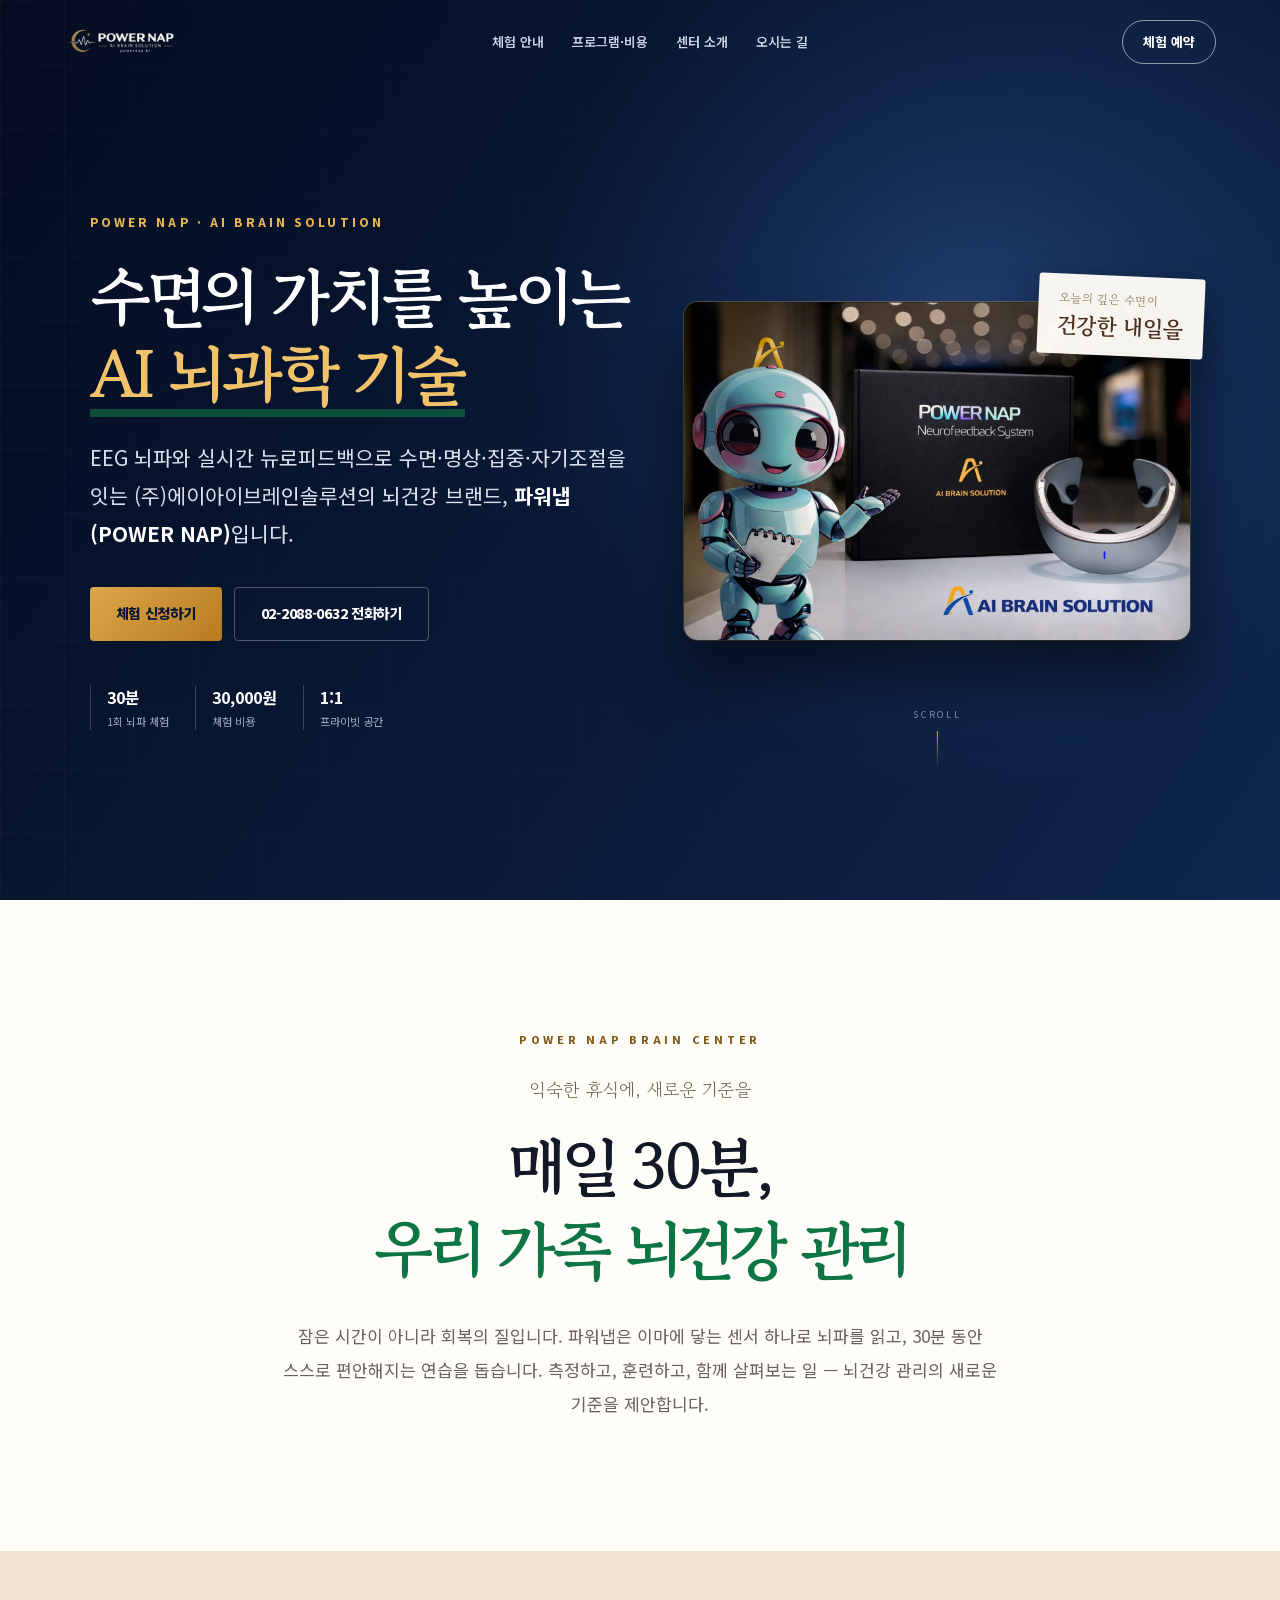
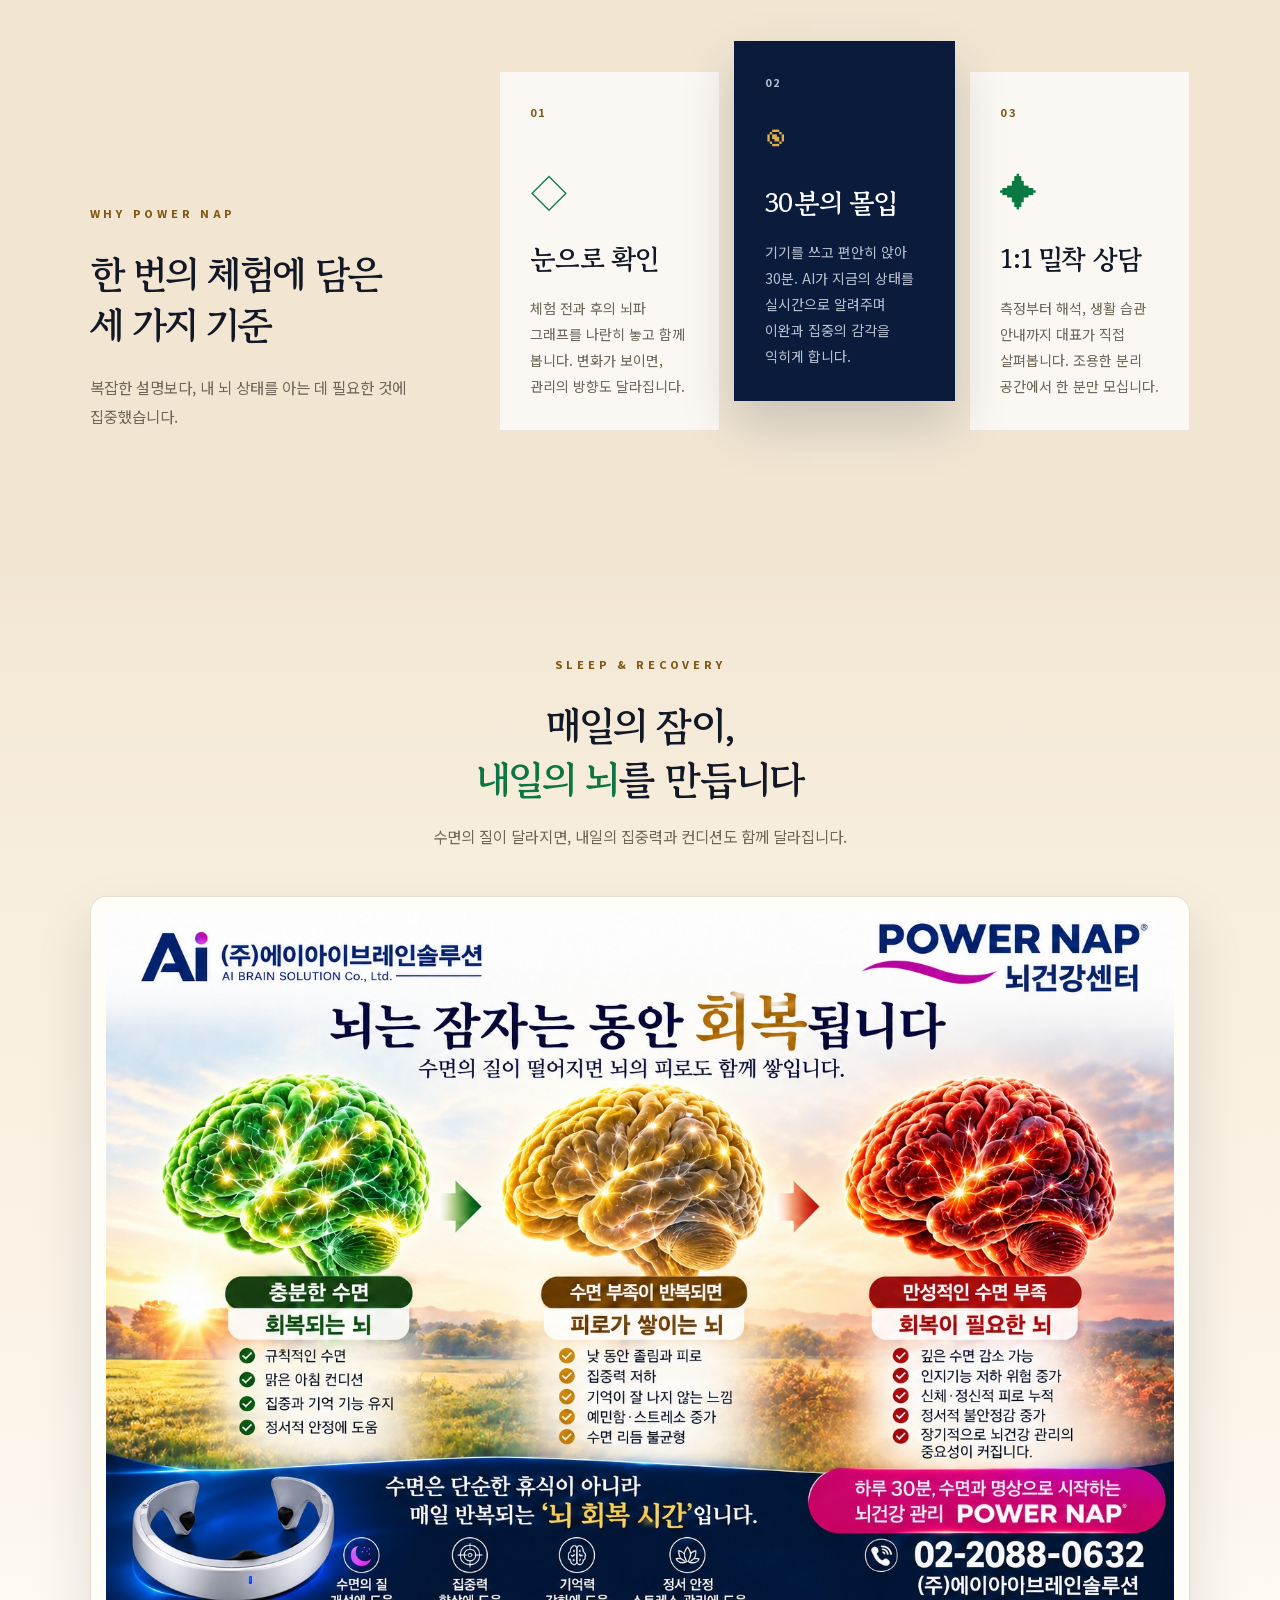
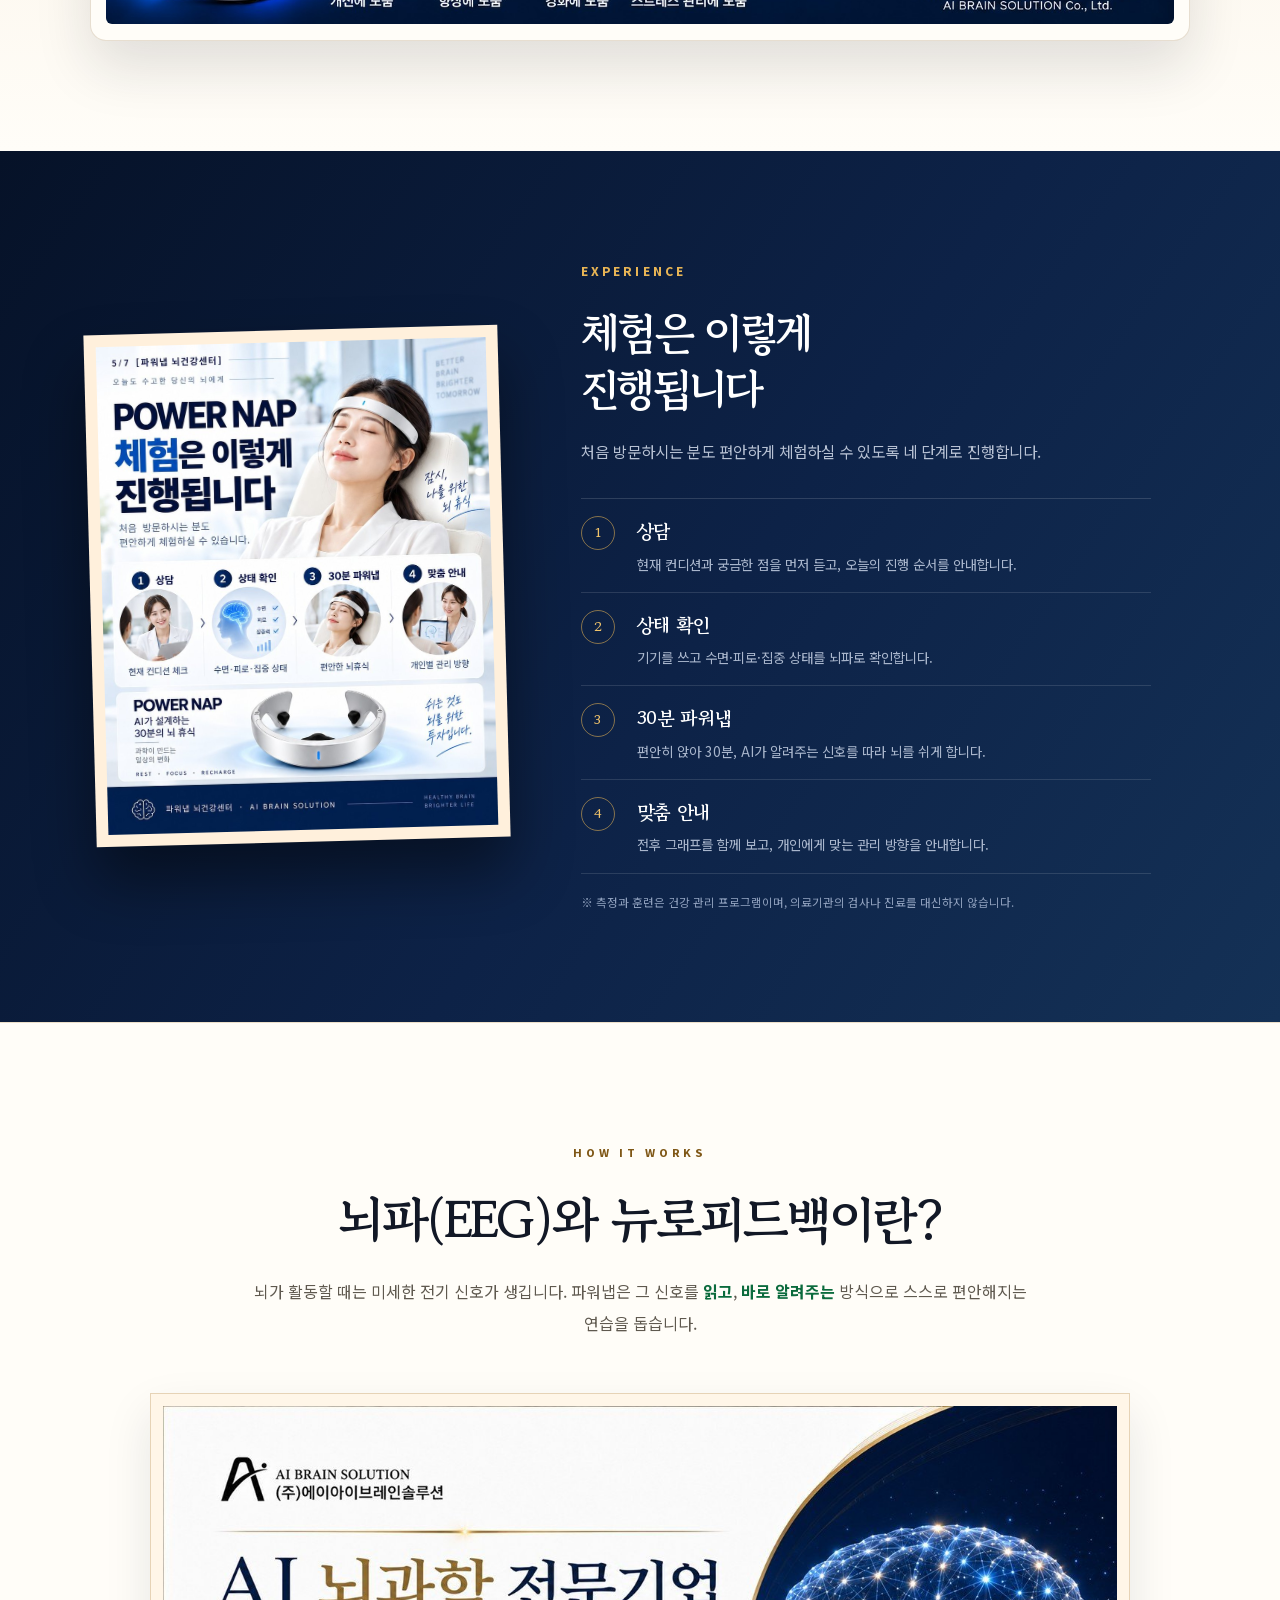
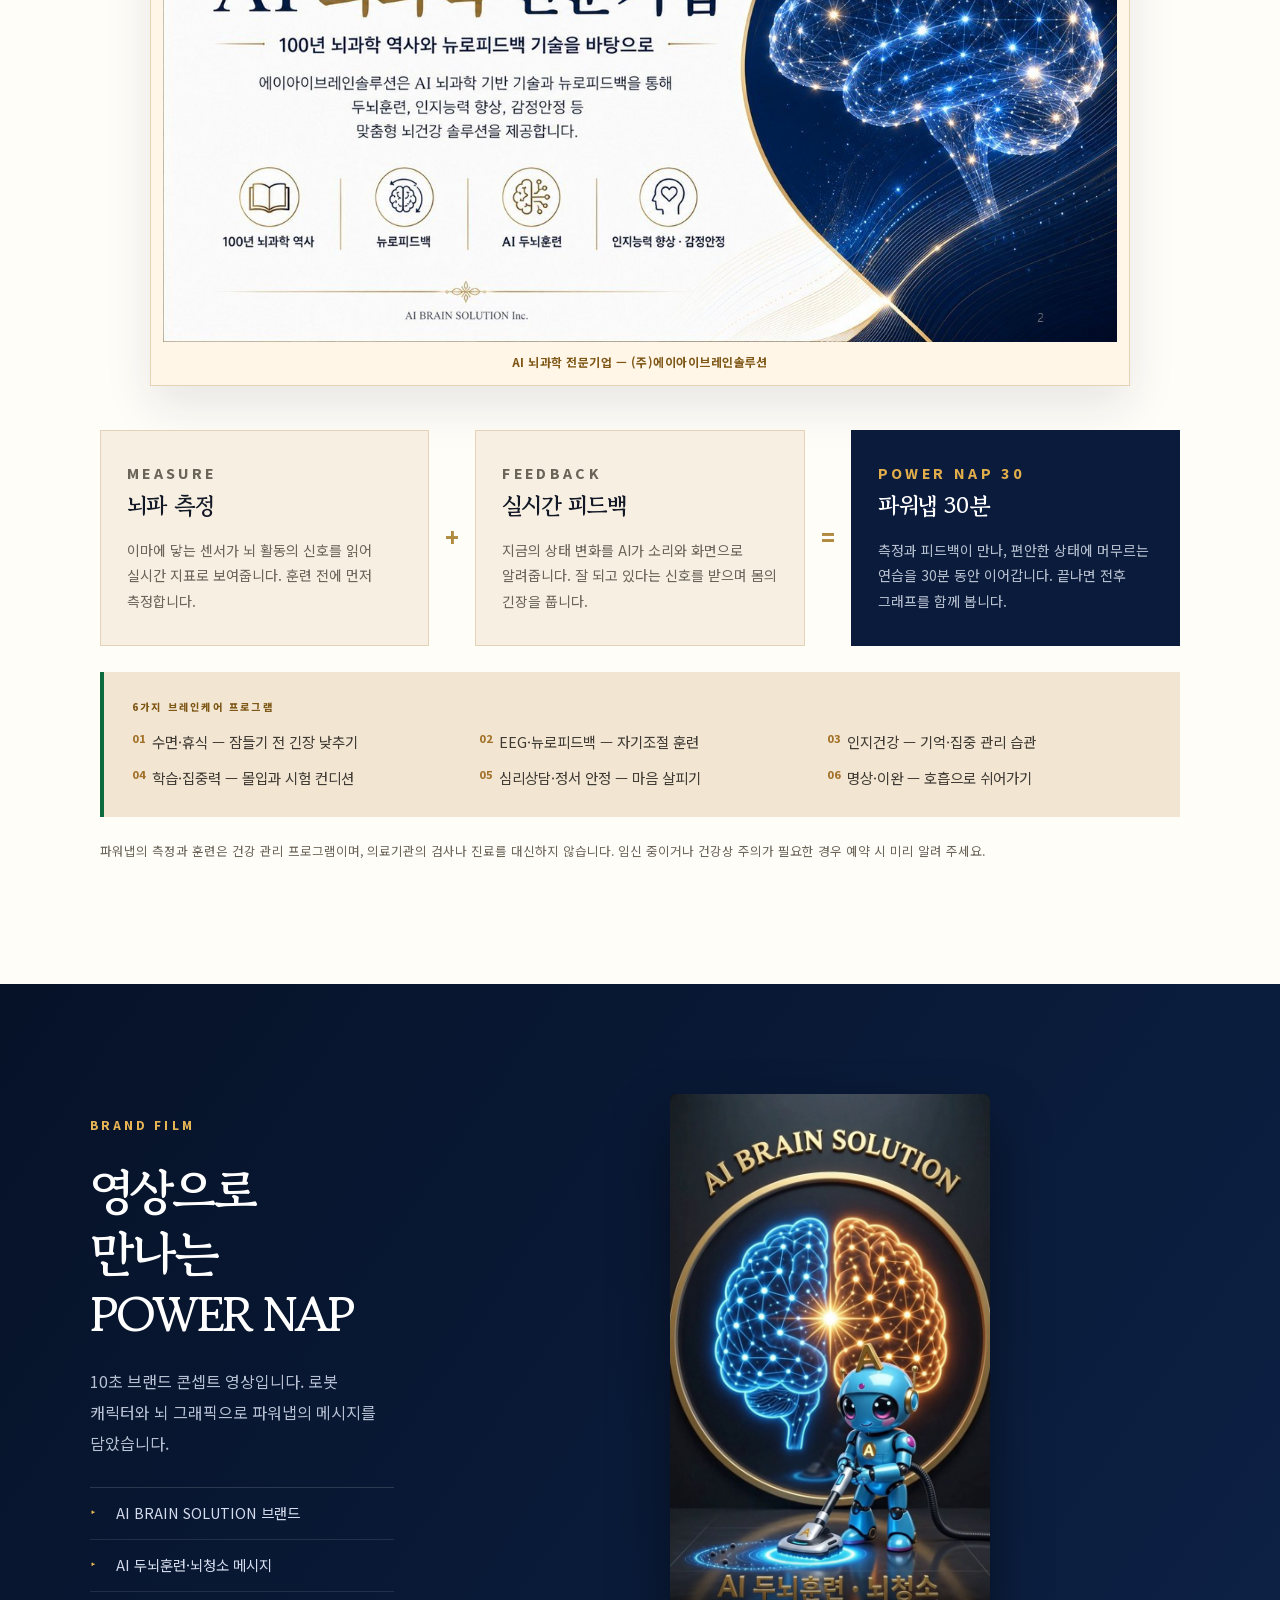
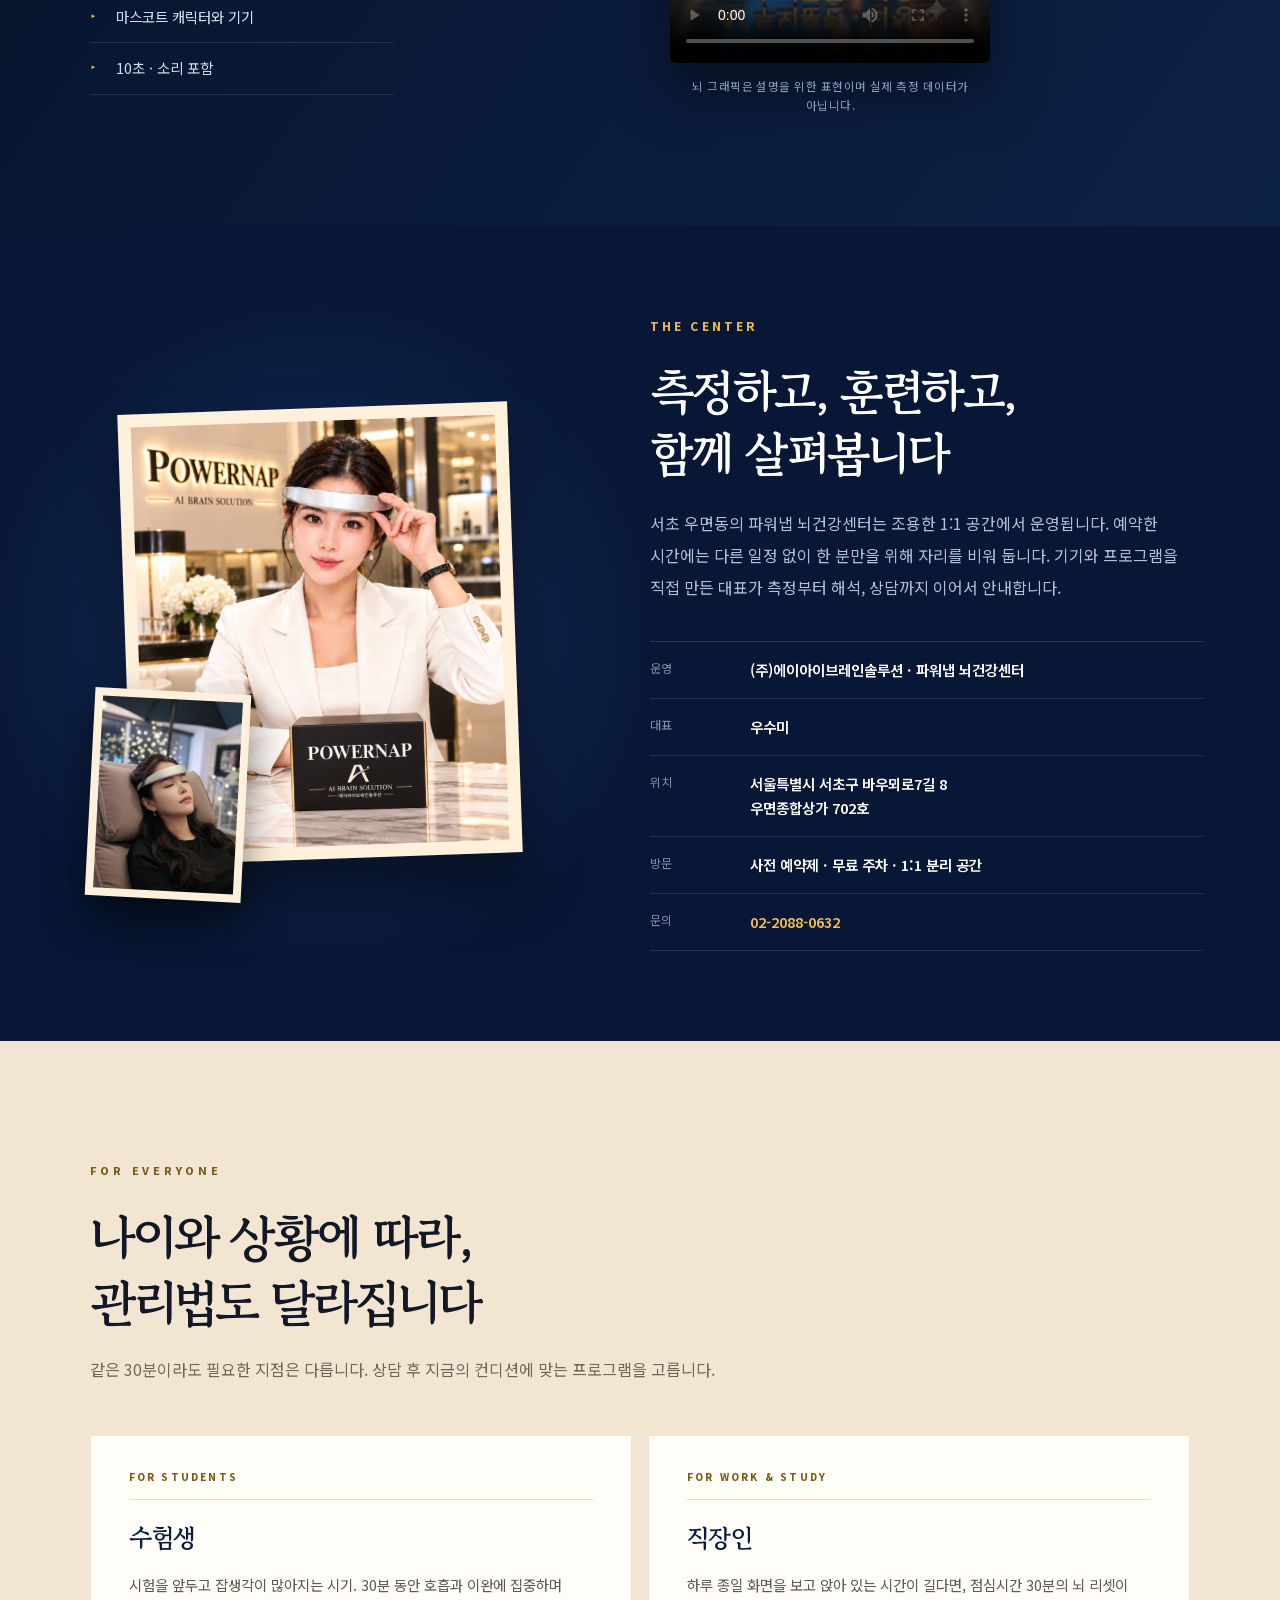
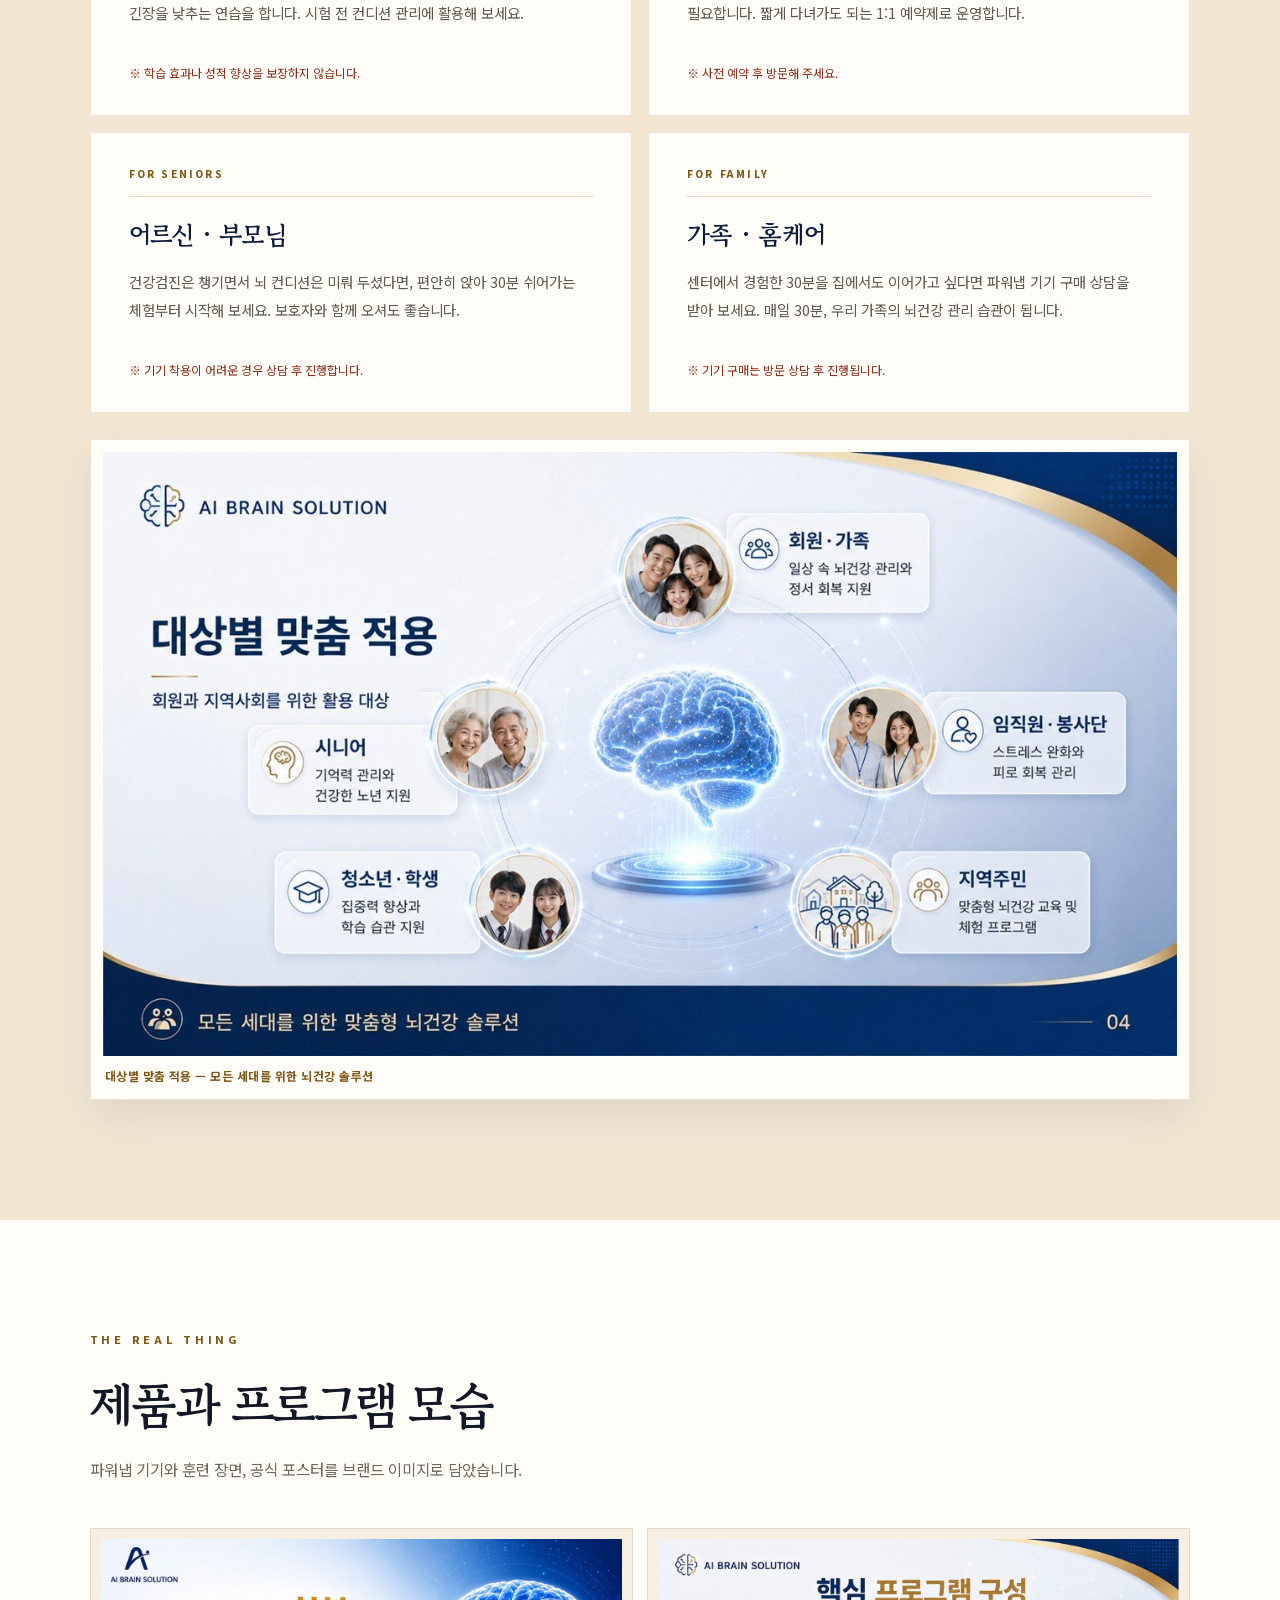
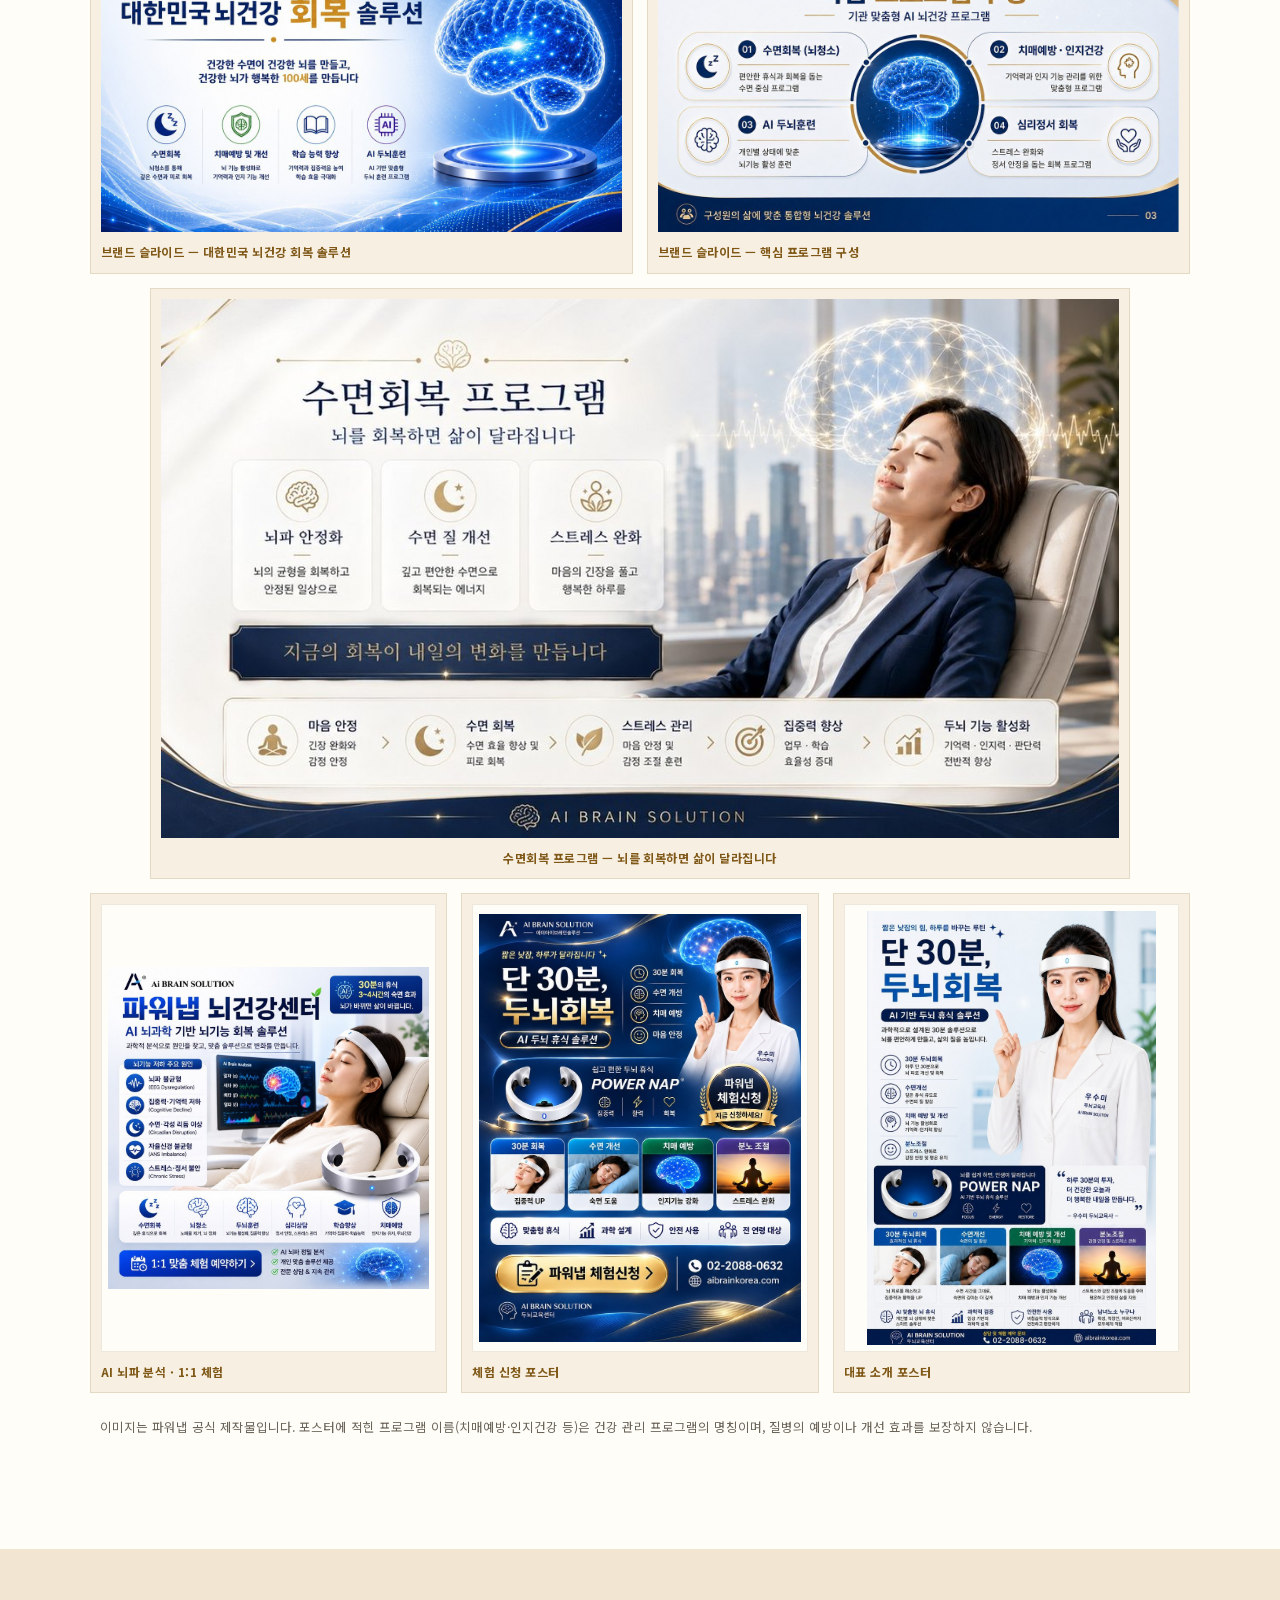
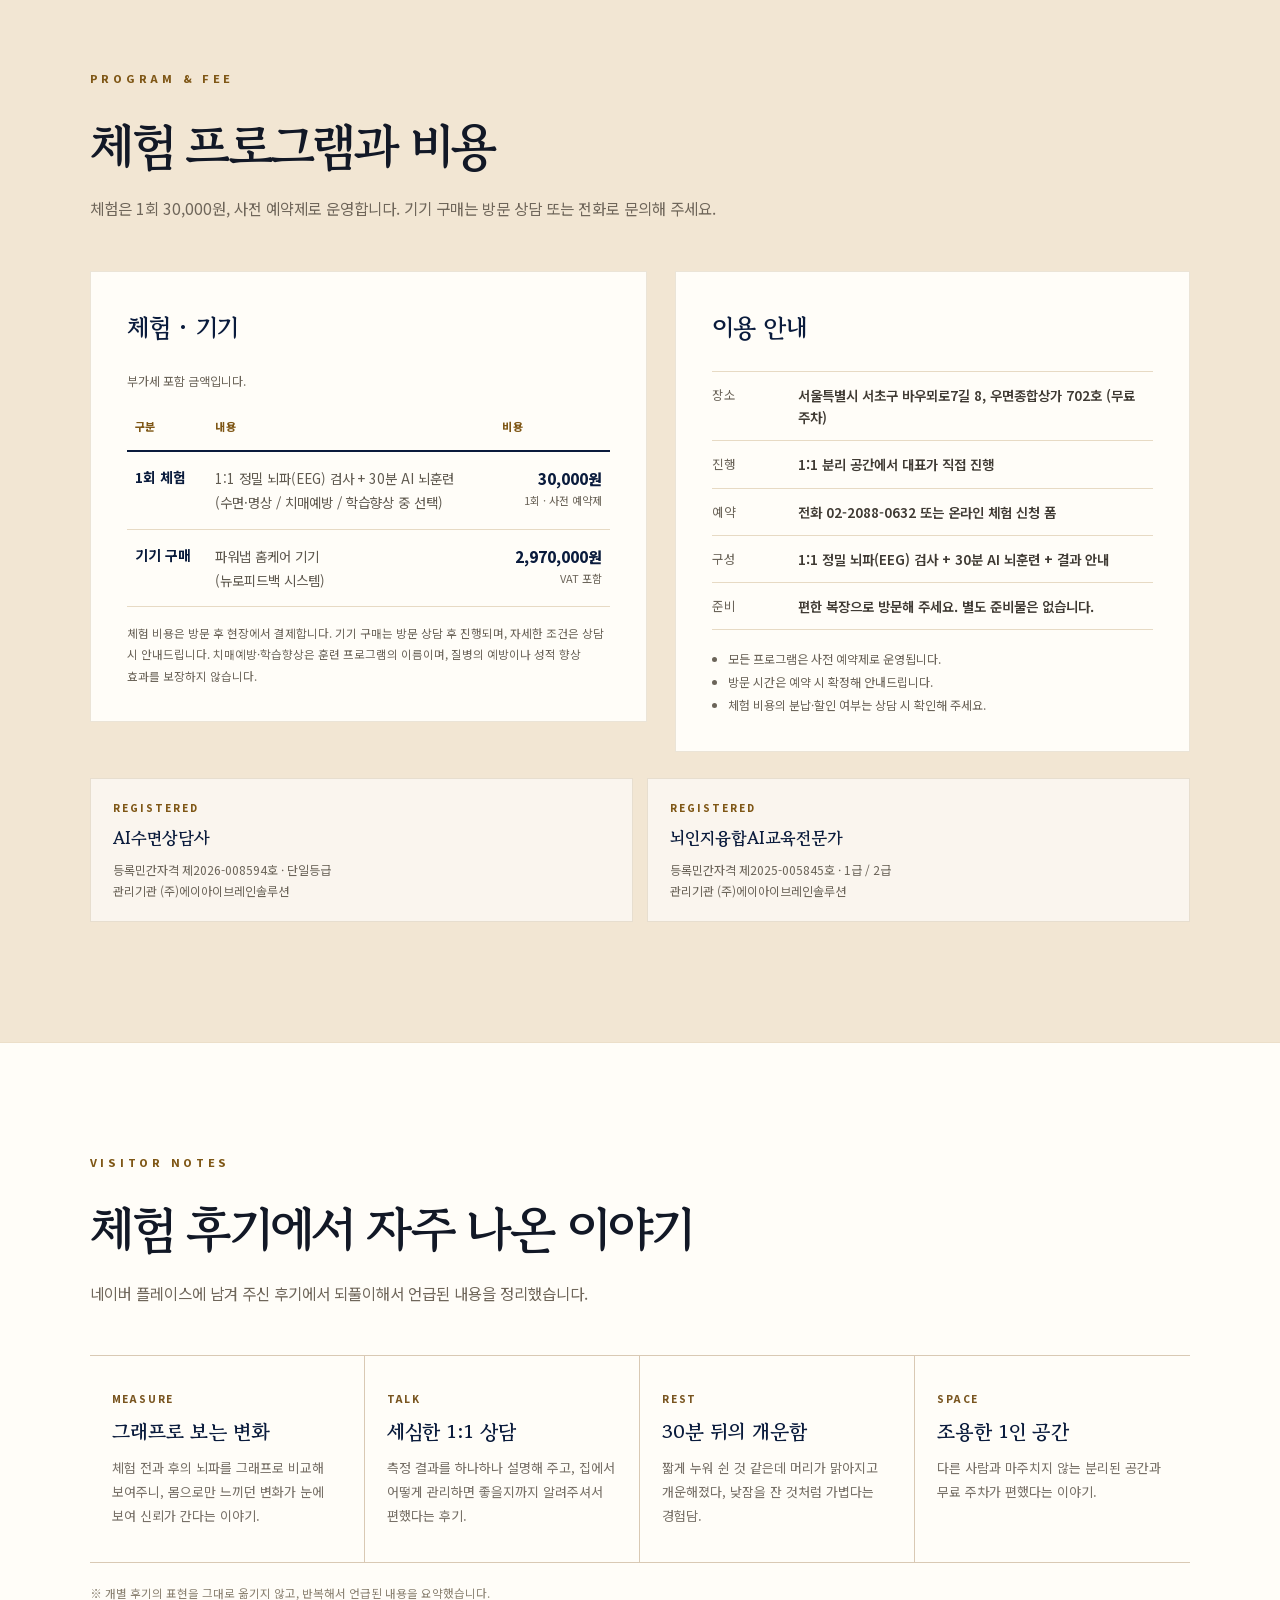
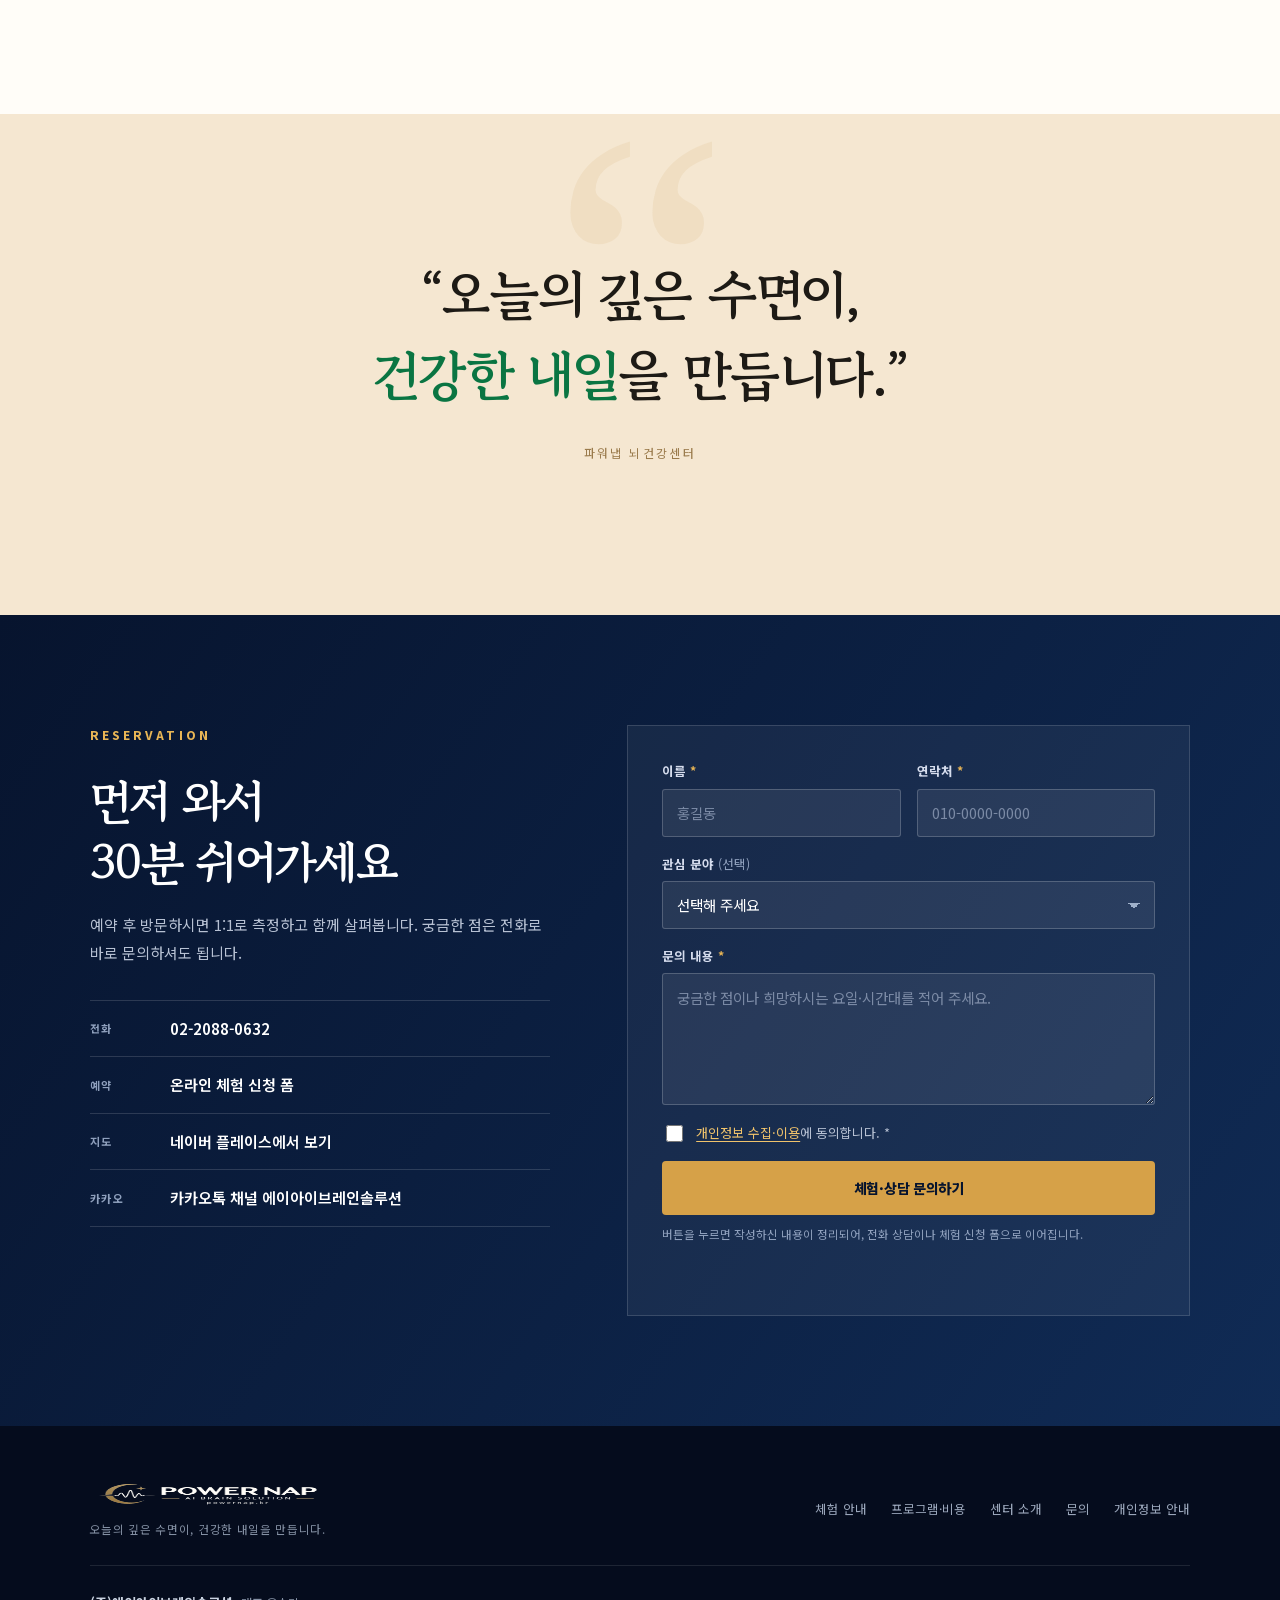
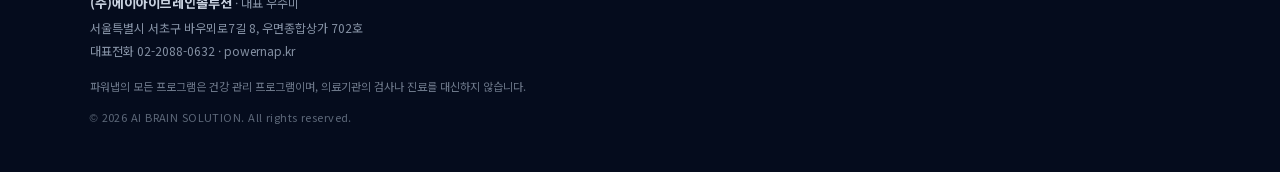
==== index.html @ 67c3a82c "뇌 회복 섹션 추가: '뇌는 잠자는 동안 회복됩니다' 배너를 3가지 기준 아래 새 섹션으로 (잘림 없는 3:2 액자)" ====
<!DOCTYPE html>
<html lang="ko">
<head>
<meta charset="utf-8">
<meta name="viewport" content="width=device-width, initial-scale=1">
<title>파워냅 뇌건강센터 | 수면의 가치를 높이는 AI 뇌과학 기술 POWER NAP</title>
<meta name="description" content="EEG 뇌파와 실시간 뉴로피드백으로 수면·명상·집중·자기조절을 잇는 뇌건강 브랜드, 파워냅(POWER NAP). 서울 서초구 우면동, 1:1 정밀 뇌파 검사와 30분 AI 뇌훈련 체험 3만 원. 사전 예약제.">
<meta name="theme-color" content="#071532">
<meta property="og:type" content="website">
<meta property="og:title" content="파워냅 뇌건강센터 | 수면의 가치를 높이는 AI 뇌과학 기술">
<meta property="og:description" content="매일 30분 우리 가족 뇌건강 관리. 1:1 정밀 뇌파 검사 + 30분 AI 뇌훈련 체험 3만 원. 서울 서초구 우면종합상가 702호.">
<meta property="og:image" content="assets/hero-device.jpg">
<link rel="icon" href="assets/favicon.png" type="image/png">
<style>
@font-face{
  font-family:"Noto Sans KR";src:url("assets/fonts/NotoSansKR-var.woff2") format("woff2");
  font-weight:100 900;font-style:normal;font-display:swap;
}
@font-face{
  font-family:"Gowun Batang";src:url("assets/fonts/GowunBatang-Regular.woff2") format("woff2");
  font-weight:400;font-style:normal;font-display:swap;
}
@font-face{
  font-family:"Gowun Batang";src:url("assets/fonts/GowunBatang-Bold.woff2") format("woff2");
  font-weight:700;font-style:normal;font-display:swap;
}
:root{
  --navy:#071532;--navy2:#0d2247;--cream:#fbf0df;--sand:#efd6b5;
  --gold:#c99231;--gold-lt:#e8b555;--green:#07813e;--ink:#121826;
  --white:#fffdf8;--glow:#5b9cff;
  --serif:"Gowun Batang",'Noto Serif KR',serif;
  --sans:"Noto Sans KR",'Apple SD Gothic Neo','Malgun Gothic',sans-serif;
}
*{box-sizing:border-box}
html{scroll-behavior:smooth;-webkit-text-size-adjust:100%}
body{margin:0;background:var(--white);color:var(--ink);font-family:var(--sans);font-weight:400;line-height:1.7;word-break:keep-all;overflow-x:hidden}
a{color:inherit;text-decoration:none}
img{max-width:100%}
.skip-link{position:absolute;left:-9999px;top:0;z-index:100;background:#fffdf8;color:#071532;padding:12px 20px;font-weight:800;font-size:14px;border-radius:0 0 6px 0}
.skip-link:focus{left:0}
:focus-visible{outline:3px solid #f0c36b;outline-offset:3px;border-radius:2px}
.hero :focus-visible,.filmstrip :focus-visible,.signature :focus-visible,.contact :focus-visible,footer :focus-visible{outline-color:#ffd98a}

/* ---------- 공통 ---------- */
.eyebrow{font-size:12px;letter-spacing:.26em;font-weight:800;color:#e8b555;margin:0 0 24px}
.eyebrow.dark{color:#7f5716}
.section-label{font-size:11px;letter-spacing:.34em;font-weight:800;color:#7f5716;margin:0 0 25px}
.button{display:inline-flex;align-items:center;justify-content:center;gap:8px;min-height:54px;padding:0 26px;border-radius:4px;font-size:14px;font-weight:800;letter-spacing:-.02em;font-family:inherit;border:0;cursor:pointer;transition:.25s transform,.25s background,.25s border-color}
.button:hover{transform:translateY(-2px)}
.button-primary{background:linear-gradient(135deg,#dca749,#b77b20);color:#071532}
.button-ghost{border:1px solid rgba(255,255,255,.28);color:#fff}
.button-gold{background:#d6a148;color:#07142e}
.button-outline{border:1px solid rgba(255,255,255,.35);color:#fff}
.reveal{opacity:0;transform:translateY(24px);transition:opacity .75s ease,transform .75s ease}
.reveal.visible{opacity:1;transform:none}

/* ---------- 상단 ---------- */
.topbar{height:84px;padding:0 clamp(22px,5vw,76px);display:flex;align-items:center;justify-content:space-between;gap:20px;position:absolute;top:0;left:0;z-index:20;width:100%;color:#fff}
.brand{display:flex;align-items:center;gap:11px;flex:none}
.brand-logo{height:38px;width:auto;display:block}
.top-nav{display:flex;gap:28px;font-size:13px;font-weight:600;color:#c9d3e4}
.top-nav a:hover{color:#f0c36b}
.top-right{display:flex;align-items:center;gap:16px}
.top-cta{border:1px solid rgba(255,255,255,.55);border-radius:99px;padding:10px 20px;font-size:13px;font-weight:700;white-space:nowrap}
.top-cta:hover{background:rgba(255,255,255,.1)}

/* ---------- 히어로 ---------- */
.hero{min-height:900px;position:relative;overflow:hidden;display:grid;grid-template-columns:minmax(0,1fr) minmax(400px,.88fr);align-items:center;gap:20px;padding:132px clamp(22px,7vw,110px) 90px;
  background:
    radial-gradient(circle at 76% 38%,#22406f 0,rgba(30,62,112,.45) 18%,transparent 40%),
    linear-gradient(125deg,#050d21 0%,#091936 52%,#10264e 100%);
  color:#fff}
.hero:before{content:"";position:absolute;inset:0;background-image:linear-gradient(rgba(255,255,255,.025) 1px,transparent 1px),linear-gradient(90deg,rgba(255,255,255,.025) 1px,transparent 1px);background-size:64px 64px;-webkit-mask-image:linear-gradient(to right,#000,transparent 78%);mask-image:linear-gradient(to right,#000,transparent 78%);pointer-events:none}
.hero-copy{position:relative;z-index:2;max-width:720px}
.hero h1{font-family:var(--serif);font-weight:700;font-size:clamp(44px,5.1vw,78px);line-height:1.2;letter-spacing:-.055em;margin:0 0 26px}
.hero h1 em{font-style:normal;color:#f0c36b;position:relative;white-space:nowrap}
.hero h1 em:after{content:"";position:absolute;height:8px;left:0;right:0;bottom:4px;background:#11804a;opacity:.55;z-index:-1}
.hero-lead{font-size:clamp(16px,1.6vw,21px);line-height:1.85;color:#d9dfeb;margin:0 0 34px;max-width:560px;font-weight:400}
.hero-lead strong{color:#fff;font-weight:700}
.hero-actions{display:flex;gap:12px;flex-wrap:wrap}
.spec-pills{display:flex;gap:26px;margin-top:44px;color:#9ca9bd;font-size:11px;line-height:1.5}
.spec-pills span{padding-left:16px;border-left:1px solid rgba(255,255,255,.2)}
.spec-pills b{display:block;color:#fff;font-size:16px;margin-bottom:4px;font-weight:700}
.hero-visual{position:relative;z-index:3;height:min(72vh,700px);display:flex;justify-content:center;align-items:center}
.halo{position:absolute;top:50%;left:50%;width:106%;height:74%;transform:translate(-50%,-50%);border-radius:50%;background:radial-gradient(closest-side,rgba(70,126,214,.34),rgba(70,126,214,.10) 60%,rgba(70,126,214,0) 78%);filter:blur(24px);pointer-events:none}
.hero-frame{position:relative;width:min(100%,640px)}
.device-window{position:relative;width:100%;aspect-ratio:3/2;border-radius:14px;overflow:hidden;background:#070f1e;box-shadow:0 38px 60px rgba(0,0,0,.55),0 0 0 1px rgba(228,180,91,.30)}
.device-window img{width:100%;height:100%;object-fit:cover;object-position:center;display:block}
.float-card{position:absolute;right:-14px;top:-26px;z-index:2;display:flex;flex-direction:column;gap:2px;background:rgba(255,253,248,.96);color:#4d2e1d;padding:14px 20px;border-radius:3px;box-shadow:0 12px 35px rgba(0,0,0,.35);transform:rotate(2.5deg);font-family:var(--serif)}
.float-card small{font-size:12px;letter-spacing:.02em;color:#7a6238}
.float-card strong{font-size:22px;line-height:1.35}
.scroll-cue{position:absolute;bottom:26px;left:50%;transform:translateX(-50%);z-index:4;font-size:9px;letter-spacing:.3em;color:#8390a5;display:flex;flex-direction:column;align-items:center;gap:9px}
.scroll-cue i{height:38px;width:1px;background:linear-gradient(#dba846,transparent)}

/* ---------- 선언 ---------- */
.manifesto{text-align:center;padding:130px 24px;background:var(--white)}
.manifesto-kicker{font-family:var(--serif);color:#72614e;font-size:18px;margin:0}
.manifesto h2{font-family:var(--serif);font-size:clamp(36px,5vw,68px);line-height:1.3;letter-spacing:-.06em;margin:20px 0 28px;font-weight:700}
.manifesto h2 span{color:#0c7543}
.manifesto-body{color:#69645d;line-height:2;font-size:17px;max-width:720px;margin:0 auto}

/* ---------- 3가지 기준 ---------- */
.value-section{padding:120px clamp(22px,7vw,110px);background:#f2e6d3;display:grid;grid-template-columns:.86fr 1.7fr;gap:60px;align-items:end}
.value-intro h2{font-family:var(--serif);font-size:clamp(30px,3vw,44px);line-height:1.32;letter-spacing:-.055em;margin:0 0 24px;font-weight:700}
.value-intro>p:last-child{color:#6f665a;line-height:1.85;margin:0;font-size:15.5px}
.value-grid{display:grid;grid-template-columns:repeat(3,1fr);gap:14px}
.value-card{min-height:360px;background:rgba(255,255,255,.7);padding:30px;display:flex;flex-direction:column;border:1px solid rgba(134,98,45,.12)}
.value-card.featured{background:#0a1b3c;color:#fff;transform:translateY(-30px);box-shadow:0 24px 50px rgba(23,31,48,.18);border-color:#0a1b3c}
.value-card .num{font-size:11px;letter-spacing:.2em;color:#7f5716;font-weight:700}
.value-card .icon{font-size:38px;color:#0b7942;margin:auto 0 26px;line-height:1}
.value-card.featured .icon{color:#e2ad4b}
.value-card h3{font-family:var(--serif);font-size:27px;margin:0 0 14px;font-weight:700;letter-spacing:-.03em}
.value-card p{font-size:14px;line-height:1.85;color:#6f665a;margin:0}
.value-card.featured p{color:#b7c0cf}

/* ---------- 뇌 회복 (수면과 회복) ---------- */
.recovery{background:linear-gradient(180deg,#f2e6d3 0%,#f8eedd 26%,#fbf4e8 68%,#fffdf8 100%);padding:104px clamp(22px,7vw,110px) 110px}
.recovery-head{max-width:800px;margin:0 auto 44px;text-align:center}
.recovery-head h2{font-family:var(--serif);font-size:clamp(27px,3.1vw,40px);line-height:1.36;letter-spacing:-.05em;margin:0 0 16px;font-weight:700}
.recovery-head h2 span{color:#0c7543}
.recovery-lead{margin:0;color:#6f665a;font-size:15.5px;line-height:1.9}
.recovery-frame{margin:0 auto;width:min(100%,1160px);padding:clamp(9px,1.2vw,16px);background:#fffdf8;border:1px solid rgba(134,98,45,.20);border-radius:16px;box-shadow:0 26px 56px rgba(23,31,48,.13)}
.recovery-frame img{display:block;width:100%;height:auto;border-radius:6px}

/* ---------- 원리 ---------- */
.principle{background:var(--white);padding:120px clamp(22px,7vw,110px);border-top:1px solid #ecdfc9}
.principle-head{max-width:780px;margin:0 auto 54px;text-align:center}
.principle-head h2{font-family:var(--serif);font-size:clamp(32px,4vw,54px);line-height:1.28;letter-spacing:-.055em;margin:0 0 22px;font-weight:700}
.principle-lead{color:#5f594f;line-height:2;font-size:16px;margin:0}
.principle-lead strong{color:#0b6b3d;font-weight:700}
.flow{display:grid;grid-template-columns:1fr auto 1fr auto 1fr;gap:16px;align-items:stretch;max-width:1080px;margin:0 auto}
.flow-item{background:#f7efe1;border:1px solid #e4d3b8;padding:30px 26px;display:flex;flex-direction:column}
.flow-item.accent{background:#0a1b3c;border-color:#0a1b3c;color:#fff}
.flow-tag{font-size:10px;letter-spacing:.24em;font-weight:800;color:#7f5716;margin:0 0 14px}
.flow-item.accent .flow-tag{color:#e2ad4b}
.flow-item h3{font-family:var(--serif);font-size:23px;margin:0 0 12px;font-weight:700;letter-spacing:-.03em}
.flow-item p{margin:0;font-size:14px;line-height:1.85;color:#6b6459}
.flow-item.accent p{color:#b7c0cf}
.flow-plus,.flow-eq{display:grid;place-items:center;font-size:24px;color:#b08a3e;font-weight:700}
.programs{margin:26px auto 0;max-width:1080px;background:#f2e6d3;border-left:4px solid #0b6b3d;padding:26px 28px}
.programs-label{margin:0 0 14px;font-size:10px;letter-spacing:.22em;font-weight:800;color:#7f5716}
.programs-list{display:grid;grid-template-columns:repeat(3,1fr);gap:10px 22px;margin:0;padding:0;list-style:none}
.programs-list li{font-size:14.5px;color:#3f3a33;line-height:1.8;padding-left:20px;position:relative}
.programs-list li:before{content:counter(list-item,decimal-leading-zero);position:absolute;left:0;top:0;font-size:11px;color:#a3722a;font-weight:800}
.principle-note{max-width:1080px;margin:22px auto 0;font-size:12.5px;line-height:1.95;color:#6b6459}
.principle-slide{max-width:980px;margin:0 auto 44px;background:#fff6e8;padding:12px;border:1px solid #e6d3b6;box-shadow:0 20px 44px rgba(23,31,48,.10)}
.principle-slide img{display:block;width:100%;height:auto}
.principle-slide figcaption{margin:10px 2px 0;font-size:12px;letter-spacing:.04em;color:#7f5716;font-weight:700;text-align:center}

/* ---------- 체험 4단계 ---------- */
.steps{background:linear-gradient(125deg,#061228,#0d2247 55%,#143156);color:#fff;padding:110px clamp(22px,7vw,110px);display:grid;grid-template-columns:.68fr 1fr;gap:clamp(36px,6vw,80px);align-items:center}
.steps-art{justify-self:center;width:min(100%,440px)}
.steps-frame{margin:0;background:#fff0dc;padding:12px;box-shadow:0 34px 60px rgba(0,0,0,.45);transform:rotate(-1.5deg)}
.steps-frame img{display:block;width:100%;height:auto}
.steps-copy{max-width:570px}
.steps-copy h2{font-family:var(--serif);font-size:clamp(30px,3.4vw,46px);line-height:1.3;letter-spacing:-.055em;margin:0 0 18px;font-weight:700}
.steps-copy>p:not(.eyebrow):not(.step-note){color:#b7c1d3;font-size:15.5px;line-height:1.95;margin:0}
.step-list{list-style:none;margin:32px 0 0;padding:0;border-top:1px solid rgba(255,255,255,.14)}
.step-list li{display:grid;grid-template-columns:40px 1fr;gap:16px;padding:16px 0;border-bottom:1px solid rgba(255,255,255,.12);align-items:start}
.step-list .num{display:grid;place-items:center;width:34px;height:34px;border-radius:50%;border:1px solid rgba(232,181,85,.55);color:#f0c36b;font-size:13px;font-weight:800;font-family:var(--serif);margin-top:1px}
.step-list h3{font-family:var(--serif);font-size:19px;margin:0 0 4px;font-weight:700;letter-spacing:-.02em}
.step-list p{margin:0;font-size:13.5px;line-height:1.8;color:#a9b6cc}
.step-note{margin:18px 0 0;font-size:11.5px;line-height:1.8;color:#8fa0bd}

/* ---------- 영상 ---------- */
.filmstrip{background:linear-gradient(125deg,#061228,#0d2247);color:#fff;padding:110px clamp(22px,7vw,110px);display:grid;grid-template-columns:1fr auto;gap:clamp(36px,6vw,90px);align-items:center}
.film-copy{max-width:540px}
.film-copy h2{font-family:var(--serif);font-size:clamp(32px,3.8vw,50px);line-height:1.28;letter-spacing:-.055em;margin:0 0 20px;font-weight:700}
.film-copy>p:not(.eyebrow){color:#b7c1d3;font-size:16px;line-height:1.95;margin:0 0 28px}
.film-chapters{list-style:none;margin:0;padding:0;border-top:1px solid rgba(255,255,255,.14)}
.film-chapters li{padding:13px 0 13px 26px;border-bottom:1px solid rgba(255,255,255,.1);font-size:14.5px;color:#d5dced;position:relative}
.film-chapters li:before{content:"▸";position:absolute;left:0;color:#e8b555;font-size:12px}
.film-player{justify-self:center;width:min(100%,320px)}
.film-player video{display:block;width:100%;height:auto;border-radius:6px;background:#000;box-shadow:0 30px 60px rgba(0,0,0,.45)}
.film-note{margin:14px 0 0;text-align:center;font-size:11.5px;letter-spacing:.04em;color:#8fa0bd;line-height:1.7}

/* ---------- 센터 ---------- */
.signature{background:#081735;color:#fff;display:grid;grid-template-columns:1fr 1fr;align-items:center;min-height:780px}
.signature-art{height:100%;display:grid;place-items:center;padding:70px clamp(24px,5vw,60px);background:radial-gradient(circle,#203966 0%,#10254d 34%,transparent 66%)}
.figure-stack{position:relative;width:min(100%,390px)}
.official-frame{width:min(100%,430px);padding:13px;background:#fff0dc;box-shadow:0 34px 60px rgba(0,0,0,.45);transform:rotate(-2deg)}
.figure-stack .official-frame{width:100%;margin:0}
.official-frame img{display:block;width:100%;height:auto}
.inset-frame{position:absolute;left:-9%;bottom:-9%;width:40%;margin:0;background:#fff0dc;padding:8px;box-shadow:0 20px 40px rgba(0,0,0,.5);transform:rotate(3deg)}
.inset-frame img{display:block;width:100%;height:auto}
.signature-copy{padding:90px clamp(30px,6vw,90px) 90px 10px}
.signature-copy h2{font-family:var(--serif);font-size:clamp(32px,3.7vw,50px);line-height:1.3;letter-spacing:-.055em;margin:0 0 24px;font-weight:700}
.signature-copy>p:not(.eyebrow){color:#b7c1d3;font-size:16px;line-height:2;margin:0}
.facts{margin:38px 0 0;border-top:1px solid rgba(255,255,255,.15);padding:0}
.facts div{display:grid;grid-template-columns:86px 1fr;gap:14px;padding:16px 0;border-bottom:1px solid rgba(255,255,255,.12)}
.facts dt{font-size:12px;color:#8290a8;margin:0}
.facts dd{margin:0;font-size:14.5px;font-weight:600;line-height:1.65}
.facts dd a{color:#f2bd52}

/* ---------- 대상별 ---------- */
.audience{background:#f2e6d3;padding:120px clamp(22px,7vw,110px)}
.audience-head{margin-bottom:50px;max-width:660px}
.audience-head h2{font-family:var(--serif);font-size:clamp(32px,3.9vw,54px);line-height:1.3;letter-spacing:-.055em;margin:0 0 20px;font-weight:700}
.audience-head>p:last-child{margin:0;color:#6f665a;line-height:1.9;font-size:16px}
.audience-grid{display:grid;grid-template-columns:repeat(2,1fr);gap:16px}
.aud-card{background:var(--white);border:1px solid rgba(134,98,45,.16);padding:32px clamp(22px,3vw,38px);display:flex;flex-direction:column}
.aud-tag{margin:0 0 16px;padding-bottom:14px;border-bottom:1px solid #e7dac4;font-size:10px;letter-spacing:.22em;font-weight:800;color:#7f5716}
.aud-card h3{font-family:var(--serif);font-size:25px;margin:0 0 13px;color:#0a1b3c;font-weight:700;letter-spacing:-.03em}
.aud-card>p:not(.aud-tag):not(.aud-note){margin:0;font-size:14.5px;line-height:1.95;color:#5f594f}
.aud-note{margin:auto 0 0;padding-top:16px;font-size:12px;line-height:1.75;color:#8f2f1c}
.aud-card>p:not(.aud-tag)+.aud-note{margin-top:18px}
.audience-slide{margin:26px 0 0;background:#fffdf8;border:1px solid rgba(134,98,45,.16);padding:12px;box-shadow:0 18px 40px rgba(23,31,48,.08)}
.audience-slide img{display:block;width:100%;height:auto}
.audience-slide figcaption{margin:10px 2px 0;font-size:12px;letter-spacing:.04em;color:#7f5716;font-weight:700}

/* ---------- 실제 모습 ---------- */
.shots{background:var(--white);padding:110px clamp(22px,7vw,110px)}
.shots-head{margin-bottom:44px;max-width:660px}
.shots-head h2{font-family:var(--serif);font-size:clamp(32px,3.8vw,52px);letter-spacing:-.055em;margin:0 0 18px;font-weight:700;line-height:1.3}
.shots-head>p:last-child{margin:0;color:#6f665a;line-height:1.9;font-size:15.5px}
.shots-wide{display:grid;grid-template-columns:repeat(2,1fr);gap:14px}
.shot-wide{margin:0;background:#f7efe1;border:1px solid rgba(134,98,45,.16);padding:10px}
.shot-wide img{display:block;width:100%;height:auto}
.shot-wide figcaption{margin-top:10px;font-size:12px;letter-spacing:.04em;color:#7f5716;font-weight:700}
.shots-single{max-width:980px;margin:14px auto;background:#f7efe1;border:1px solid rgba(134,98,45,.16);padding:10px}
.shots-single img{display:block;width:100%;height:auto}
.shots-single figcaption{margin-top:10px;font-size:12px;letter-spacing:.04em;color:#7f5716;font-weight:700;text-align:center}
.shots-grid{display:grid;grid-template-columns:repeat(4,1fr);gap:14px}
.shots-grid.three{grid-template-columns:repeat(3,1fr);margin-top:14px}
.shot{margin:0}
.shot.mat{background:#f7efe1;border:1px solid rgba(134,98,45,.16);padding:10px}
.shot.mat img{aspect-ratio:3/4;object-fit:contain;object-position:center;padding:6px;background:#fffdf8;border:1px solid rgba(134,98,45,.14)}
.shot img{display:block;width:100%;height:auto;aspect-ratio:3/4;object-fit:cover;object-position:center 35%;border:1px solid rgba(134,98,45,.16);background:#f3ede2}
.shot.contain img{object-fit:contain;object-position:center;padding:14px;background:#f0e8db}
.shot figcaption{margin-top:10px;font-size:12px;letter-spacing:.04em;color:#7f5716;font-weight:700}

/* ---------- 프로그램·비용 ---------- */
.program{background:#f2e6d3;padding:120px clamp(22px,7vw,110px)}
.program-head{margin-bottom:48px}
.program-head h2{font-family:var(--serif);font-size:clamp(32px,3.9vw,54px);letter-spacing:-.055em;margin:0 0 16px;font-weight:700;line-height:1.3}
.program-head>p:last-child{margin:0;color:#6f665a;font-size:15.5px;line-height:1.9;max-width:640px}
.info-grid{display:grid;grid-template-columns:1.08fr 1fr;gap:28px;align-items:start}
.info-block{background:var(--white);border:1px solid rgba(134,98,45,.16);padding:34px clamp(20px,3vw,36px)}
.info-block h3{font-family:var(--serif);font-size:25px;margin:0 0 22px;color:#0a1b3c;font-weight:700;letter-spacing:-.03em}
.fee-table{width:100%;border-collapse:collapse;font-size:14px}
.fee-table caption{text-align:left;font-size:12px;color:#6b6459;padding-bottom:12px}
.fee-table th,.fee-table td{padding:14px 8px;border-bottom:1px solid #e7dac4;text-align:left;vertical-align:top}
.fee-table thead th{font-size:11px;letter-spacing:.06em;color:#7f5716;font-weight:800;border-bottom:2px solid #0a1b3c}
.fee-table tbody th{font-weight:700;color:#0a1b3c;white-space:nowrap;font-size:14px}
.fee-table td:nth-child(2){color:#5f594f;font-size:13.5px;line-height:1.8}
.fee-table td:last-child{text-align:right;font-weight:800;white-space:nowrap;color:#0a1b3c;font-size:15px}
.fee-table td:last-child span{display:block;font-weight:400;font-size:11px;color:#6b6459;letter-spacing:0}
.fee-main{display:flex;align-items:baseline;gap:14px;border-bottom:1px solid #e7dac4;padding-bottom:18px;margin-bottom:0}
.fee-main .big{font-family:var(--serif);font-size:38px;color:#0a1b3c;font-weight:700;line-height:1}
.fee-main .big small{font-size:15px;color:#6b6459;font-weight:400;margin-left:4px}
.fee-main .desc{font-size:13px;color:#6b6459;line-height:1.7}
.table-note{margin:16px 0 0;font-size:11.5px;line-height:1.85;color:#6b6459}
.info-facts{margin:0;border-top:1px solid #e7dac4;padding:0}
.info-facts div{display:grid;grid-template-columns:74px 1fr;gap:12px;padding:12px 0;border-bottom:1px solid #e7dac4}
.info-facts dt{font-size:12.5px;color:#6b6459;margin:0}
.info-facts dd{margin:0;font-size:13.5px;font-weight:600;color:#3f3a33;line-height:1.65}
.cautions{margin:18px 0 0;padding-left:16px;font-size:12px;line-height:1.9;color:#6b6459}
.trust{margin:26px 0 0;display:grid;grid-template-columns:repeat(2,1fr);gap:14px}
.trust-item{background:rgba(255,255,255,.62);border:1px solid rgba(134,98,45,.16);padding:20px 22px}
.trust-item span{display:block;font-size:10px;letter-spacing:.2em;font-weight:800;color:#7f5716;margin-bottom:8px}
.trust-item strong{display:block;font-family:var(--serif);font-size:17px;color:#0a1b3c;margin-bottom:6px;font-weight:700}
.trust-item p{margin:0;font-size:12px;line-height:1.75;color:#6b6459}

/* ---------- 후기 ---------- */
.reviews{background:var(--white);padding:110px clamp(22px,7vw,110px);border-top:1px solid #ecdfc9}
.reviews-head{max-width:680px;margin-bottom:46px}
.reviews-head h2{font-family:var(--serif);font-size:clamp(32px,3.9vw,52px);letter-spacing:-.055em;margin:0 0 18px;font-weight:700;line-height:1.3}
.reviews-head>p:last-child{margin:0;color:#6f665a;font-size:15.5px;line-height:1.9}
.reviews-grid{display:grid;grid-template-columns:repeat(4,1fr);border-top:1px solid #d9c9b4}
.review{padding:34px 22px;border-bottom:1px solid #d9c9b4;border-right:1px solid #d9c9b4;display:flex;flex-direction:column}
.review:last-child{border-right:0}
.review small{letter-spacing:.18em;color:#795520;font-size:10px;font-weight:800}
.review h3{font-family:var(--serif);font-size:20px;margin:10px 0 10px;color:#0a1b3c;font-weight:700;line-height:1.45}
.review p{font-size:13px;color:#777067;margin:0;line-height:1.85}
.reviews-note{margin:20px 0 0;font-size:11.5px;color:#8b8272;line-height:1.8}

/* ---------- 인용 ---------- */
.quote-section{padding:140px 24px;text-align:center;background:#f5e7d1;position:relative;overflow:hidden}
.quote-section:before{content:"“";position:absolute;font-family:serif;font-size:400px;line-height:1;color:rgba(190,134,45,.09);left:50%;top:-40px;transform:translateX(-50%)}
.quote-section blockquote{position:relative;font-family:var(--serif);font-size:clamp(28px,4.2vw,54px);line-height:1.5;margin:0;letter-spacing:-.04em;font-weight:700;color:#1d1a15}
.quote-section blockquote strong{color:#0a7542;font-weight:700}
.quote-section p{font-size:12px;letter-spacing:.2em;color:#9a7b4c;margin-top:28px}

/* ---------- 문의 ---------- */
.contact{background:linear-gradient(125deg,#07142e,#102b55);color:#fff;padding:110px clamp(22px,7vw,110px);display:grid;grid-template-columns:.9fr 1.1fr;gap:clamp(36px,6vw,80px);align-items:start}
.contact h2{font-family:var(--serif);font-size:clamp(32px,3.7vw,50px);line-height:1.3;letter-spacing:-.055em;margin:0 0 18px;font-weight:700}
.contact-lead{color:#b7c1d3;font-size:15px;line-height:1.9;margin:0 0 32px}
.contact-direct{display:flex;flex-direction:column}
.contact-direct a{display:grid;grid-template-columns:66px 1fr;gap:14px;align-items:center;padding:15px 0;border-top:1px solid rgba(255,255,255,.14);font-size:15px;font-weight:600}
.contact-direct a:last-child{border-bottom:1px solid rgba(255,255,255,.14)}
.contact-direct span{font-size:11px;letter-spacing:.14em;color:#8fa0bd;font-weight:700}
.contact-direct a:hover{color:#f0c36b}
.inquiry{display:grid;grid-template-columns:1fr 1fr;gap:16px;background:rgba(255,255,255,.05);border:1px solid rgba(255,255,255,.14);padding:clamp(22px,3vw,34px)}
.field{display:flex;flex-direction:column;gap:7px;min-width:0}
.field-full{grid-column:1/-1}
.field label{font-size:12.5px;font-weight:700;color:#d5dced}
.field label .req{color:#e8b555}
.field label .opt{color:#8fa0bd;font-weight:400}
.field input[type=text],.field input[type=tel],.field select,.field textarea{width:100%;background:rgba(255,255,255,.07);border:1px solid rgba(255,255,255,.2);border-radius:3px;padding:12px 14px;color:#fff;font-family:inherit;font-size:14.5px;transition:border-color .2s,background .2s;min-height:48px}
.field select{appearance:none;-webkit-appearance:none;background-image:linear-gradient(45deg,transparent 50%,#9fb0c9 50%),linear-gradient(135deg,#9fb0c9 50%,transparent 50%);background-position:calc(100% - 20px) 21px,calc(100% - 14px) 21px;background-size:6px 6px,6px 6px;background-repeat:no-repeat;padding-right:40px}
.field select option{background:#0d2247;color:#fff}
.field textarea{resize:vertical;line-height:1.7;min-height:132px}
.field input::placeholder,.field textarea::placeholder{color:#7b8aa5}
.field input:focus,.field select:focus,.field textarea:focus{outline:none;border-color:#e8b555;background:rgba(255,255,255,.11)}
.field input:focus-visible,.field textarea:focus-visible,.field select:focus-visible{outline:2px solid #ffd98a;outline-offset:1px}
.field.invalid input,.field.invalid textarea,.field.invalid select{border-color:#e88b7a}
.field.invalid label{color:#f0a494}
.consent{grid-column:1/-1;display:flex;align-items:flex-start;gap:10px;margin-top:2px}
.consent input{width:17px;height:17px;flex:none;margin-top:2px;accent-color:#d6a148}
.consent label{font-size:13px;font-weight:400;color:#b7c1d3;line-height:1.6}
.consent button{background:none;border:0;padding:0;font:inherit;color:#f0c36b;text-decoration:underline;text-underline-offset:3px;cursor:pointer}
.inquiry .button{width:100%;grid-column:1/-1}
.inquiry .button[disabled]{opacity:.55;cursor:not-allowed;transform:none}
.form-hint{grid-column:1/-1;margin:-6px 0 0;font-size:11.5px;color:#8fa0bd;line-height:1.7}
.form-status{grid-column:1/-1;margin:4px 0 0;font-size:13.5px;line-height:1.8;min-height:1.2em}
.form-status.ok{color:#7ddba4}
.form-status.err{color:#f0a494}
.handoff{grid-column:1/-1;background:rgba(255,255,255,.06);border:1px solid rgba(255,255,255,.16);padding:18px 18px 16px;border-radius:3px}
.handoff[hidden]{display:none}
.handoff h4{margin:0 0 10px;font-size:14px;color:#fff;font-weight:800}
.handoff p{margin:0 0 14px;font-size:12.5px;color:#b7c1d3;line-height:1.8}
.handoff-actions{display:flex;gap:8px;flex-wrap:wrap}
.handoff-actions .button{width:auto;grid-column:auto;min-height:44px;padding:0 16px;font-size:13px}
.btn-copy{background:rgba(255,255,255,.1);border:1px solid rgba(255,255,255,.28);color:#fff}

/* ---------- 푸터 ---------- */
footer{display:block;background:#050c1d;color:#8490a3;padding:52px clamp(22px,7vw,110px) 44px}
.footer-top{display:flex;justify-content:space-between;align-items:center;gap:26px;flex-wrap:wrap;padding-bottom:26px;border-bottom:1px solid rgba(255,255,255,.1)}
.footer-brand{display:flex;flex-direction:column;gap:8px}
.footer-brand img{height:34px;width:auto}
.footer-brand p{margin:0;font-size:11.5px;letter-spacing:.06em;color:#8490a3}
.footer-nav{display:flex;gap:24px;flex-wrap:wrap;font-size:12.5px}
.footer-nav a,.footer-nav button{color:#9aa6ba;background:none;border:0;padding:0;font:inherit;cursor:pointer}
.footer-nav a:hover,.footer-nav button:hover{color:#f0c36b}
.footer-biz{padding-top:24px;font-size:12px;line-height:1.95;color:#8490a3}
.footer-biz p{margin:0}
.footer-biz strong{color:#c9d2e0;font-size:13px;font-weight:700}
.footer-biz .legal{margin-top:14px;color:#6c7789;font-size:11px;line-height:1.85}
.footer-biz .copy{margin-top:10px;color:#5d6879;font-size:11px;letter-spacing:.04em}

/* ---------- 개인정보 안내 ---------- */
dialog{border:0;padding:0;border-radius:6px;max-width:640px;width:calc(100% - 32px);background:var(--white);color:var(--ink);box-shadow:0 40px 80px rgba(0,0,0,.45)}
dialog::backdrop{background:rgba(4,10,24,.7)}
.doc{padding:38px clamp(20px,4vw,40px) 34px;max-height:82vh;overflow:auto}
.doc h3{font-family:var(--serif);font-size:24px;margin:0 0 18px;color:#0a1b3c;font-weight:700}
.doc dl{margin:0;border-top:1px solid #e7dac4}
.doc dl div{padding:12px 0;border-bottom:1px solid #e7dac4;display:grid;grid-template-columns:96px 1fr;gap:12px;font-size:13.5px;line-height:1.8}
.doc dt{color:#6b6459;margin:0;font-size:12.5px}
.doc dd{margin:0;color:#3f3a33}
.doc ul{margin:14px 0 0;padding-left:18px;font-size:12.5px;line-height:1.9;color:#6b6459}
.doc .close{margin-top:22px;width:100%}

/* ---------- 반응형 ---------- */
@media(max-width:1100px){
  .filmstrip{grid-template-columns:1fr;justify-items:center;text-align:center}
  .film-copy{max-width:560px}
  .film-chapters li{text-align:left}
  .reviews-grid{grid-template-columns:repeat(2,1fr)}
  .review:nth-child(2n){border-right:0}
  .top-nav{display:none}
}
@media(max-width:980px){
  .hero{grid-template-columns:1fr;padding-top:120px;padding-bottom:70px;min-height:0;text-align:center}
  .hero-copy{max-width:640px;margin:0 auto}
  .hero-lead{margin-left:auto;margin-right:auto}
  .hero-actions,.spec-pills{justify-content:center}
  .spec-pills{text-align:left}
  .hero-visual{height:auto;margin-top:44px;padding:10px 0 30px}
  .halo{width:112%;height:auto;aspect-ratio:16/9;filter:blur(20px)}
  .hero-frame{width:min(100%,560px)}
  .float-card{right:-2px;top:-24px;transform:rotate(1.5deg);padding:10px 14px}
  .float-card strong{font-size:17px}
  .float-card small{font-size:10.5px}
  .scroll-cue{display:none}
  .value-section{grid-template-columns:1fr;gap:56px;align-items:start}
  .value-intro{max-width:560px}
  .flow{grid-template-columns:1fr;gap:12px}
  .flow-plus,.flow-eq{padding:2px 0}
  .signature{grid-template-columns:1fr}
  .signature-art{padding:60px 28px}
  .figure-stack{width:min(100%,340px)}
  .steps{grid-template-columns:1fr;gap:40px;justify-items:center}
  .steps-copy{max-width:640px;width:100%}
  .signature-copy{padding:56px 24px 80px}
  .info-grid{grid-template-columns:1fr}
  .contact{grid-template-columns:1fr}
  .programs-list{grid-template-columns:repeat(2,1fr)}
  .recovery{padding:88px clamp(22px,7vw,110px) 92px}
  .trust{grid-template-columns:1fr}
}
@media(max-width:740px){
  .topbar{height:70px}
  .brand-logo{height:34px}
  .top-cta{padding:8px 14px;font-size:12px}
  .hero{padding:104px 22px 56px}
  .hero h1{font-size:clamp(38px,10.6vw,52px);letter-spacing:-.05em}
  .hero-lead{font-size:15.5px}
  .hero-actions{width:100%}
  .hero-actions .button{width:100%}
  .spec-pills{width:100%;display:grid;grid-template-columns:1fr 1fr;gap:14px;margin-top:30px}
  .spec-pills span:last-child{grid-column:1/-1}
  .manifesto{padding:88px 22px}
  .manifesto-body{font-size:15px}
  .value-section{padding:88px 22px}
  .value-grid{grid-template-columns:1fr}
  .value-card{min-height:225px}
  .value-card.featured{transform:none}
  .recovery{padding:76px 16px 80px}
  .recovery-head{margin-bottom:30px}
  .recovery-lead{font-size:14.5px}
  .recovery-frame{padding:7px;border-radius:12px;box-shadow:0 16px 34px rgba(23,31,48,.14)}
  .recovery-frame img{border-radius:4px}
  .principle{padding:88px 22px}
  .principle-head{margin-bottom:40px}
  .programs{padding:22px 20px}
  .programs-list{grid-template-columns:1fr;gap:8px}
  .filmstrip{padding:84px 22px;gap:34px}
  .film-player{width:min(100%,290px)}
  .audience{padding:88px 22px}
  .audience-grid{grid-template-columns:1fr}
  .aud-card{padding:26px 20px}
  .shots{padding:84px 22px}
  .shots-wide{grid-template-columns:1fr;gap:10px}
  .shots-grid{grid-template-columns:repeat(2,1fr);gap:10px}
  .shots-grid.three{grid-template-columns:1fr;gap:10px}
  .shot.mat img{aspect-ratio:auto;object-fit:none;padding:0;border:0}
  .steps{padding:84px 22px}
  .inset-frame{left:-5%;width:40%;padding:6px}
  .audience-slide{padding:8px}
  .program{padding:88px 22px}
  .info-block{padding:26px 20px}
  .fee-table thead{display:none}
  .fee-table tr{display:grid;grid-template-columns:1fr auto;gap:4px 12px;padding:14px 0;border-bottom:1px solid #e7dac4}
  .fee-table th,.fee-table td{border:0;padding:0}
  .fee-table tbody th{grid-column:1/-1;font-size:14px;color:#0a1b3c}
  .fee-table td:nth-child(2){font-size:13px}
  .fee-table td:last-child{text-align:right;font-size:14px}
  .info-facts div{grid-template-columns:68px 1fr}
  .reviews{padding:84px 22px}
  .reviews-grid{grid-template-columns:1fr}
  .review{border-right:0;padding:28px 8px}
  .quote-section{padding:96px 20px}
  .contact{padding:80px 22px}
  .contact-actions{width:100%}
  .inquiry{grid-template-columns:1fr}
  footer{text-align:left}
  .footer-brand{margin-bottom:20px}
  .doc dl div{grid-template-columns:1fr;gap:2px}
}
@media(prefers-reduced-motion:reduce){
  html{scroll-behavior:auto}
  .reveal{opacity:1;transform:none;transition:none}
  .button{transition:none}
}
</style>
</head>
<body>
<a class="skip-link" href="#main">본문 바로가기</a>

<header class="topbar">
  <a class="brand" href="#top" aria-label="파워냅 뇌건강센터 처음으로">
    <img class="brand-logo" src="assets/logo-powernap-light.png" alt="POWER NAP — AI BRAIN SOLUTION">
  </a>
  <nav class="top-nav" aria-label="주요 메뉴">
    <a href="#why">체험 안내</a>
    <a href="#program">프로그램·비용</a>
    <a href="#center">센터 소개</a>
    <a href="#contact">오시는 길</a>
  </nav>
  <div class="top-right">
    <a class="top-cta" href="https://forms.gle/E94sRd4z5Ac8VgGV9" target="_blank" rel="noopener">체험 예약</a>
  </div>
</header>

<main id="main">
<!-- 히어로 -->
<section class="hero" id="top">
  <div class="hero-copy">
    <p class="eyebrow">POWER NAP · AI BRAIN SOLUTION</p>
    <h1>수면의 가치를 높이는<br><em>AI 뇌과학 기술</em></h1>
    <p class="hero-lead">EEG 뇌파와 실시간 뉴로피드백으로 수면·명상·집중·자기조절을 잇는 (주)에이아이브레인솔루션의 뇌건강 브랜드, <strong>파워냅(POWER NAP)</strong>입니다.</p>
    <div class="hero-actions">
      <a class="button button-primary" href="https://forms.gle/E94sRd4z5Ac8VgGV9" target="_blank" rel="noopener">체험 신청하기</a>
      <a class="button button-ghost" href="tel:0220880632">02-2088-0632 전화하기</a>
    </div>
    <div class="spec-pills">
      <span><b>30분</b>1회 뇌파 체험</span>
      <span><b>30,000원</b>체험 비용</span>
      <span><b>1:1</b>프라이빗 공간</span>
    </div>
  </div>

  <div class="hero-visual">
    <div class="halo" aria-hidden="true"></div>
    <div class="hero-frame">
      <div class="device-window">
        <img src="assets/hero-device.jpg" alt="AI 로봇 마스코트와 POWER NAP 뉴로피드백 박스, 이마에 착용하는 무선 뇌파 측정 기기" width="1536" height="1024" fetchpriority="high">
      </div>
      <div class="float-card" aria-hidden="true">
        <small>오늘의 깊은 수면이</small>
        <strong>건강한 내일을</strong>
      </div>
    </div>
    <div class="scroll-cue" aria-hidden="true"><span>SCROLL</span><i></i></div>
  </div>
</section>

<!-- 선언 -->
<section class="manifesto">
  <p class="section-label">POWER NAP BRAIN CENTER</p>
  <p class="manifesto-kicker">익숙한 휴식에, 새로운 기준을</p>
  <h2 class="reveal">매일 30분,<br><span>우리 가족 뇌건강 관리</span></h2>
  <p class="manifesto-body reveal">잠은 시간이 아니라 회복의 질입니다. 파워냅은 이마에 닿는 센서 하나로 뇌파를 읽고, 30분 동안 스스로 편안해지는 연습을 돕습니다. 측정하고, 훈련하고, 함께 살펴보는 일 — 뇌건강 관리의 새로운 기준을 제안합니다.</p>
</section>

<!-- 3가지 기준 -->
<section class="value-section" id="why">
  <div class="value-intro">
    <p class="section-label">WHY POWER NAP</p>
    <h2 class="reveal">한 번의 체험에 담은<br>세 가지 기준</h2>
    <p class="reveal">복잡한 설명보다, 내 뇌 상태를 아는 데 필요한 것에 집중했습니다.</p>
  </div>
  <div class="value-grid">
    <article class="value-card reveal">
      <p class="num">01</p>
      <p class="icon" aria-hidden="true">◇</p>
      <h3>눈으로 확인</h3>
      <p>체험 전과 후의 뇌파 그래프를 나란히 놓고 함께 봅니다. 변화가 보이면, 관리의 방향도 달라집니다.</p>
    </article>
    <article class="value-card featured reveal">
      <p class="num">02</p>
      <p class="icon" aria-hidden="true">◉</p>
      <h3>30분의 몰입</h3>
      <p>기기를 쓰고 편안히 앉아 30분. AI가 지금의 상태를 실시간으로 알려주며 이완과 집중의 감각을 익히게 합니다.</p>
    </article>
    <article class="value-card reveal">
      <p class="num">03</p>
      <p class="icon" aria-hidden="true">✦</p>
      <h3>1:1 밀착 상담</h3>
      <p>측정부터 해석, 생활 습관 안내까지 대표가 직접 살펴봅니다. 조용한 분리 공간에서 한 분만 모십니다.</p>
    </article>
  </div>
</section>

<!-- 뇌 회복 -->
<section class="recovery" id="recovery">
  <div class="recovery-head">
    <p class="section-label">SLEEP &amp; RECOVERY</p>
    <h2 class="reveal">매일의 잠이,<br><span>내일의 뇌</span>를 만듭니다</h2>
    <p class="recovery-lead reveal">수면의 질이 달라지면, 내일의 집중력과 컨디션도 함께 달라집니다.</p>
  </div>
  <figure class="recovery-frame reveal">
    <img src="assets/brain-recovery.jpg" alt="뇌는 잠자는 동안 회복됩니다 — 충분한 수면으로 회복되는 뇌, 수면 부족이 반복되면 피로가 쌓이는 뇌, 만성적인 수면 부족으로 회복이 필요한 뇌를 나란히 비교한 파워냅 인포그래픽" width="1536" height="1024" loading="lazy">
  </figure>
</section>

<!-- 체험 4단계 -->
<section class="steps" id="experience">
  <div class="steps-art">
    <figure class="steps-frame">
      <img src="assets/brand-step-poster.jpg" alt="POWER NAP 체험은 이렇게 진행됩니다 — ① 상담 ② 상태 확인 ③ 30분 파워냅 ④ 맞춤 안내" width="900" height="1125" loading="lazy">
    </figure>
  </div>
  <div class="steps-copy">
    <p class="eyebrow">EXPERIENCE</p>
    <h2 class="reveal">체험은 이렇게<br>진행됩니다</h2>
    <p class="reveal">처음 방문하시는 분도 편안하게 체험하실 수 있도록 네 단계로 진행합니다.</p>
    <ul class="step-list">
      <li class="reveal"><span class="num" aria-hidden="true">1</span><div><h3>상담</h3><p>현재 컨디션과 궁금한 점을 먼저 듣고, 오늘의 진행 순서를 안내합니다.</p></div></li>
      <li class="reveal"><span class="num" aria-hidden="true">2</span><div><h3>상태 확인</h3><p>기기를 쓰고 수면·피로·집중 상태를 뇌파로 확인합니다.</p></div></li>
      <li class="reveal"><span class="num" aria-hidden="true">3</span><div><h3>30분 파워냅</h3><p>편안히 앉아 30분, AI가 알려주는 신호를 따라 뇌를 쉬게 합니다.</p></div></li>
      <li class="reveal"><span class="num" aria-hidden="true">4</span><div><h3>맞춤 안내</h3><p>전후 그래프를 함께 보고, 개인에게 맞는 관리 방향을 안내합니다.</p></div></li>
    </ul>
    <p class="step-note">※ 측정과 훈련은 건강 관리 프로그램이며, 의료기관의 검사나 진료를 대신하지 않습니다.</p>
  </div>
</section>

<!-- 원리 -->
<section class="principle">
  <div class="principle-head">
    <p class="section-label">HOW IT WORKS</p>
    <h2 class="reveal">뇌파(EEG)와 <span style="white-space:nowrap">뉴로피드백</span>이란?</h2>
    <p class="principle-lead reveal">뇌가 활동할 때는 미세한 전기 신호가 생깁니다. 파워냅은 그 신호를 <strong>읽고</strong>, <strong>바로 알려주는</strong> 방식으로 스스로 편안해지는 연습을 돕습니다.</p>
  </div>

  <figure class="principle-slide reveal">
    <img src="assets/brand-slide-company.jpg" alt="AI 뇌과학 전문기업 — 100년 뇌과학 역사와 뉴로피드백 기술을 바탕으로 두뇌훈련·인지능력 향상·감정안정을 제공하는 (주)에이아이브레인솔루션" width="1280" height="720" loading="lazy">
    <figcaption>AI 뇌과학 전문기업 — (주)에이아이브레인솔루션</figcaption>
  </figure>

  <div class="flow">
    <div class="flow-item reveal">
      <p class="flow-tag">MEASURE</p>
      <h3>뇌파 측정</h3>
      <p>이마에 닿는 센서가 뇌 활동의 신호를 읽어 실시간 지표로 보여줍니다. 훈련 전에 먼저 측정합니다.</p>
    </div>
    <div class="flow-plus" aria-hidden="true">+</div>
    <div class="flow-item reveal">
      <p class="flow-tag">FEEDBACK</p>
      <h3>실시간 피드백</h3>
      <p>지금의 상태 변화를 AI가 소리와 화면으로 알려줍니다. 잘 되고 있다는 신호를 받으며 몸의 긴장을 풉니다.</p>
    </div>
    <div class="flow-eq" aria-hidden="true">=</div>
    <div class="flow-item accent reveal">
      <p class="flow-tag">POWER NAP 30</p>
      <h3>파워냅 30분</h3>
      <p>측정과 피드백이 만나, 편안한 상태에 머무르는 연습을 30분 동안 이어갑니다. 끝나면 전후 그래프를 함께 봅니다.</p>
    </div>
  </div>

  <div class="programs">
    <p class="programs-label">6가지 브레인케어 프로그램</p>
    <ul class="programs-list">
      <li>수면·휴식 — 잠들기 전 긴장 낮추기</li>
      <li>EEG·뉴로피드백 — 자기조절 훈련</li>
      <li>인지건강 — 기억·집중 관리 습관</li>
      <li>학습·집중력 — 몰입과 시험 컨디션</li>
      <li>심리상담·정서 안정 — 마음 살피기</li>
      <li>명상·이완 — 호흡으로 쉬어가기</li>
    </ul>
  </div>
  <p class="principle-note">파워냅의 측정과 훈련은 건강 관리 프로그램이며, 의료기관의 검사나 진료를 대신하지 않습니다. 임신 중이거나 건강상 주의가 필요한 경우 예약 시 미리 알려 주세요.</p>
</section>

<!-- 영상 -->
<section class="filmstrip">
  <div class="film-copy">
    <p class="eyebrow">BRAND FILM</p>
    <h2 class="reveal">영상으로 만나는<br>POWER NAP</h2>
    <p class="reveal">10초 브랜드 콘셉트 영상입니다. 로봇 캐릭터와 뇌 그래픽으로 파워냅의 메시지를 담았습니다.</p>
    <ul class="film-chapters">
      <li>AI BRAIN SOLUTION 브랜드</li>
      <li>AI 두뇌훈련·뇌청소 메시지</li>
      <li>마스코트 캐릭터와 기기</li>
      <li>10초 · 소리 포함</li>
    </ul>
  </div>
  <div class="film-player">
    <video controls playsinline preload="metadata" poster="assets/brand-film-poster.jpg" width="720" height="1280">
      <source src="assets/brand-film.mp4" type="video/mp4">
      브라우저가 영상을 지원하지 않습니다. <a href="assets/brand-film.mp4">영상 열기</a>
    </video>
    <p class="film-note">뇌 그래픽은 설명을 위한 표현이며 실제 측정 데이터가 아닙니다.</p>
  </div>
</section>

<!-- 센터 -->
<section class="signature" id="center">
  <div class="signature-art">
    <div class="figure-stack">
      <figure class="official-frame">
        <img src="assets/brand-model.jpg" alt="POWER NAP 패키지 박스와 파워냅 기기를 든 모습" width="900" height="1050" loading="lazy">
      </figure>
      <figure class="inset-frame">
        <img src="assets/portrait-rest.jpg" alt="파워냅 기기를 착용하고 편안히 휴식하는 모습" width="820" height="1124" loading="lazy">
      </figure>
    </div>
  </div>
  <div class="signature-copy">
    <p class="eyebrow light">THE CENTER</p>
    <h2 class="reveal">측정하고, 훈련하고,<br>함께 살펴봅니다</h2>
    <p class="reveal">서초 우면동의 파워냅 뇌건강센터는 조용한 1:1 공간에서 운영됩니다. 예약한 시간에는 다른 일정 없이 한 분만을 위해 자리를 비워 둡니다. 기기와 프로그램을 직접 만든 대표가 측정부터 해석, 상담까지 이어서 안내합니다.</p>
    <dl class="facts">
      <div><dt>운영</dt><dd>(주)에이아이브레인솔루션 · 파워냅 뇌건강센터</dd></div>
      <div><dt>대표</dt><dd>우수미</dd></div>
      <div><dt>위치</dt><dd>서울특별시 서초구 바우뫼로7길 8<br>우면종합상가 702호</dd></div>
      <div><dt>방문</dt><dd>사전 예약제 · 무료 주차 · 1:1 분리 공간</dd></div>
      <div><dt>문의</dt><dd><a href="tel:0220880632">02-2088-0632</a></dd></div>
    </dl>
  </div>
</section>

<!-- 대상별 -->
<section class="audience">
  <div class="audience-head">
    <p class="section-label">FOR EVERYONE</p>
    <h2 class="reveal">나이와 상황에 따라,<br>관리법도 달라집니다</h2>
    <p class="reveal">같은 30분이라도 필요한 지점은 다릅니다. 상담 후 지금의 컨디션에 맞는 프로그램을 고릅니다.</p>
  </div>
  <div class="audience-grid">
    <article class="aud-card reveal">
      <p class="aud-tag">FOR STUDENTS</p>
      <h3>수험생</h3>
      <p>시험을 앞두고 잡생각이 많아지는 시기. 30분 동안 호흡과 이완에 집중하며 긴장을 낮추는 연습을 합니다. 시험 전 컨디션 관리에 활용해 보세요.</p>
      <p class="aud-note">※ 학습 효과나 성적 향상을 보장하지 않습니다.</p>
    </article>
    <article class="aud-card reveal">
      <p class="aud-tag">FOR WORK &amp; STUDY</p>
      <h3>직장인</h3>
      <p>하루 종일 화면을 보고 앉아 있는 시간이 길다면, 점심시간 30분의 뇌 리셋이 필요합니다. 짧게 다녀가도 되는 1:1 예약제로 운영합니다.</p>
      <p class="aud-note">※ 사전 예약 후 방문해 주세요.</p>
    </article>
    <article class="aud-card reveal">
      <p class="aud-tag">FOR SENIORS</p>
      <h3>어르신 · 부모님</h3>
      <p>건강검진은 챙기면서 뇌 컨디션은 미뤄 두셨다면, 편안히 앉아 30분 쉬어가는 체험부터 시작해 보세요. 보호자와 함께 오셔도 좋습니다.</p>
      <p class="aud-note">※ 기기 착용이 어려운 경우 상담 후 진행합니다.</p>
    </article>
    <article class="aud-card reveal">
      <p class="aud-tag">FOR FAMILY</p>
      <h3>가족 · 홈케어</h3>
      <p>센터에서 경험한 30분을 집에서도 이어가고 싶다면 파워냅 기기 구매 상담을 받아 보세요. 매일 30분, 우리 가족의 뇌건강 관리 습관이 됩니다.</p>
      <p class="aud-note">※ 기기 구매는 방문 상담 후 진행됩니다.</p>
    </article>
  </div>
  <figure class="audience-slide reveal">
    <img src="assets/brand-slide-audience.jpg" alt="대상별 맞춤 적용 — 시니어, 청소년·학생, 회원·가족, 직원·봉사단, 지역주민을 위한 뇌건강 솔루션" width="1280" height="720" loading="lazy">
    <figcaption>대상별 맞춤 적용 — 모든 세대를 위한 뇌건강 솔루션</figcaption>
  </figure>
</section>

<!-- 실제 모습 -->
<section class="shots">
  <div class="shots-head">
    <p class="section-label">THE REAL THING</p>
    <h2 class="reveal">제품과 프로그램 모습</h2>
    <p class="reveal">파워냅 기기와 훈련 장면, 공식 포스터를 브랜드 이미지로 담았습니다.</p>
  </div>
  <div class="shots-wide">
    <figure class="shot-wide reveal">
      <img src="assets/brand-slide-solution.jpg" alt="대한민국 뇌건강 회복 솔루션 — 수면회복, 치매예방 및 개선, 학습 능력 향상, AI 두뇌훈련" width="1280" height="720" loading="lazy">
      <figcaption>브랜드 슬라이드 — 대한민국 뇌건강 회복 솔루션</figcaption>
    </figure>
    <figure class="shot-wide reveal">
      <img src="assets/brand-slide-programs.jpg" alt="핵심 프로그램 구성 — 수면회복, 치매예방·인지건강, AI 두뇌훈련, 심리정서 회복" width="1280" height="720" loading="lazy">
      <figcaption>브랜드 슬라이드 — 핵심 프로그램 구성</figcaption>
    </figure>
  </div>
  <figure class="shots-single reveal">
    <img src="assets/brand-poster-sleep.jpg" alt="수면회복 프로그램 — 뇌파 안정화, 수면 질 개선, 스트레스 완화" width="1100" height="619" loading="lazy">
    <figcaption>수면회복 프로그램 — 뇌를 회복하면 삶이 달라집니다</figcaption>
  </figure>
  <div class="shots-grid three">
    <figure class="shot mat reveal">
      <img src="assets/brand-poster-center.jpg" alt="파워냅 뇌건강센터 — AI 뇌파 분석과 1:1 맞춤 체험 안내" width="900" height="900" loading="lazy">
      <figcaption>AI 뇌파 분석 · 1:1 체험</figcaption>
    </figure>
    <figure class="shot mat reveal">
      <img src="assets/brand-poster-apply.jpg" alt="단 30분, 두뇌회복 — 파워냅 체험신청 포스터" width="820" height="1093" loading="lazy">
      <figcaption>체험 신청 포스터</figcaption>
    </figure>
    <figure class="shot mat reveal">
      <img src="assets/brand-poster-woosumi.jpg" alt="단 30분, 두뇌회복 — 파워냅 체험 안내 포스터, 우수미 두뇌교육사" width="760" height="1140" loading="lazy">
      <figcaption>대표 소개 포스터</figcaption>
    </figure>
  </div>
  <p class="principle-note">이미지는 파워냅 공식 제작물입니다. 포스터에 적힌 프로그램 이름(치매예방·인지건강 등)은 건강 관리 프로그램의 명칭이며, 질병의 예방이나 개선 효과를 보장하지 않습니다.</p>
</section>

<!-- 프로그램·비용 -->
<section class="program" id="program">
  <div class="program-head">
    <p class="section-label">PROGRAM &amp; FEE</p>
    <h2 class="reveal">체험 프로그램과 비용</h2>
    <p class="reveal">체험은 1회 30,000원, 사전 예약제로 운영합니다. 기기 구매는 방문 상담 또는 전화로 문의해 주세요.</p>
  </div>

  <div class="info-grid">
    <div class="info-block">
      <h3>체험 · 기기</h3>
      <table class="fee-table">
        <caption>부가세 포함 금액입니다.</caption>
        <thead>
          <tr><th scope="col">구분</th><th scope="col">내용</th><th scope="col">비용</th></tr>
        </thead>
        <tbody>
          <tr>
            <th scope="row">1회 체험</th>
            <td>1:1 정밀 뇌파(EEG) 검사 + 30분 AI 뇌훈련<br>(수면·명상 / 치매예방 / 학습향상 중 선택)</td>
            <td>30,000원<span>1회 · 사전 예약제</span></td>
          </tr>
          <tr>
            <th scope="row">기기 구매</th>
            <td>파워냅 홈케어 기기<br>(뉴로피드백 시스템)</td>
            <td>2,970,000원<span>VAT 포함</span></td>
          </tr>
        </tbody>
      </table>
      <p class="table-note">체험 비용은 방문 후 현장에서 결제합니다. 기기 구매는 방문 상담 후 진행되며, 자세한 조건은 상담 시 안내드립니다. 치매예방·학습향상은 훈련 프로그램의 이름이며, 질병의 예방이나 성적 향상 효과를 보장하지 않습니다.</p>
    </div>

    <div class="info-block">
      <h3>이용 안내</h3>
      <dl class="info-facts">
        <div><dt>장소</dt><dd>서울특별시 서초구 바우뫼로7길 8, 우면종합상가 702호 (무료 주차)</dd></div>
        <div><dt>진행</dt><dd>1:1 분리 공간에서 대표가 직접 진행</dd></div>
        <div><dt>예약</dt><dd>전화 02-2088-0632 또는 온라인 체험 신청 폼</dd></div>
        <div><dt>구성</dt><dd>1:1 정밀 뇌파(EEG) 검사 + 30분 AI 뇌훈련 + 결과 안내</dd></div>
        <div><dt>준비</dt><dd>편한 복장으로 방문해 주세요. 별도 준비물은 없습니다.</dd></div>
      </dl>
      <ul class="cautions">
        <li>모든 프로그램은 사전 예약제로 운영됩니다.</li>
        <li>방문 시간은 예약 시 확정해 안내드립니다.</li>
        <li>체험 비용의 분납·할인 여부는 상담 시 확인해 주세요.</li>
      </ul>
    </div>
  </div>

  <div class="trust">
    <div class="trust-item">
      <span>REGISTERED</span>
      <strong>AI수면상담사</strong>
      <p>등록민간자격 제2026-008594호 · 단일등급<br>관리기관 (주)에이아이브레인솔루션</p>
    </div>
    <div class="trust-item">
      <span>REGISTERED</span>
      <strong>뇌인지융합AI교육전문가</strong>
      <p>등록민간자격 제2025-005845호 · 1급 / 2급<br>관리기관 (주)에이아이브레인솔루션</p>
    </div>
  </div>
</section>

<!-- 후기 -->
<section class="reviews">
  <div class="reviews-head">
    <p class="section-label">VISITOR NOTES</p>
    <h2 class="reveal">체험 후기에서 자주 나온 이야기</h2>
    <p class="reveal">네이버 플레이스에 남겨 주신 후기에서 되풀이해서 언급된 내용을 정리했습니다.</p>
  </div>
  <div class="reviews-grid">
    <article class="review reveal">
      <small>MEASURE</small>
      <h3>그래프로 보는 변화</h3>
      <p>체험 전과 후의 뇌파를 그래프로 비교해 보여주니, 몸으로만 느끼던 변화가 눈에 보여 신뢰가 간다는 이야기.</p>
    </article>
    <article class="review reveal">
      <small>TALK</small>
      <h3>세심한 1:1 상담</h3>
      <p>측정 결과를 하나하나 설명해 주고, 집에서 어떻게 관리하면 좋을지까지 알려주셔서 편했다는 후기.</p>
    </article>
    <article class="review reveal">
      <small>REST</small>
      <h3>30분 뒤의 개운함</h3>
      <p>짧게 누워 쉰 것 같은데 머리가 맑아지고 개운해졌다, 낮잠을 잔 것처럼 가볍다는 경험담.</p>
    </article>
    <article class="review reveal">
      <small>SPACE</small>
      <h3>조용한 1인 공간</h3>
      <p>다른 사람과 마주치지 않는 분리된 공간과 무료 주차가 편했다는 이야기.</p>
    </article>
  </div>
  <p class="reviews-note">※ 개별 후기의 표현을 그대로 옮기지 않고, 반복해서 언급된 내용을 요약했습니다.</p>
</section>

<!-- 인용 -->
<section class="quote-section">
  <blockquote class="reveal">“오늘의 깊은 수면이,<br><strong>건강한 내일</strong>을 만듭니다.”</blockquote>
  <p>파워냅 뇌건강센터</p>
</section>

<!-- 문의 -->
<section class="contact" id="contact">
  <div>
    <p class="eyebrow light">RESERVATION</p>
    <h2 class="reveal">먼저 와서<br>30분 쉬어가세요</h2>
    <p class="contact-lead reveal">예약 후 방문하시면 1:1로 측정하고 함께 살펴봅니다. 궁금한 점은 전화로 바로 문의하셔도 됩니다.</p>
    <div class="contact-direct">
      <a href="tel:0220880632"><span>전화</span>02-2088-0632</a>
      <a href="https://forms.gle/E94sRd4z5Ac8VgGV9" target="_blank" rel="noopener"><span>예약</span>온라인 체험 신청 폼</a>
      <a href="https://naver.me/Gvc8SoNM" target="_blank" rel="noopener"><span>지도</span>네이버 플레이스에서 보기</a>
      <a href="http://pf.kakao.com/_xfUKxbn" target="_blank" rel="noopener"><span>카카오</span>카카오톡 채널 에이아이브레인솔루션</a>
    </div>
  </div>

  <form class="inquiry" id="inquiryForm" novalidate>
    <div class="field">
      <label for="f-name">이름 <span class="req" aria-hidden="true">*</span></label>
      <input type="text" id="f-name" name="name" autocomplete="name" placeholder="홍길동" required aria-required="true">
    </div>
    <div class="field">
      <label for="f-phone">연락처 <span class="req" aria-hidden="true">*</span></label>
      <input type="tel" id="f-phone" name="phone" inputmode="tel" autocomplete="tel" placeholder="010-0000-0000" required aria-required="true">
    </div>
    <div class="field field-full">
      <label for="f-interest">관심 분야 <span class="opt">(선택)</span></label>
      <select id="f-interest" name="interest">
        <option value="">선택해 주세요</option>
        <option value="수면·휴식">수면·휴식</option>
        <option value="학습향상">학습향상</option>
        <option value="치매예방">치매예방</option>
        <option value="기기 구매">기기 구매</option>
      </select>
    </div>
    <div class="field field-full">
      <label for="f-message">문의 내용 <span class="req" aria-hidden="true">*</span></label>
      <textarea id="f-message" name="message" placeholder="궁금한 점이나 희망하시는 요일·시간대를 적어 주세요." required aria-required="true"></textarea>
    </div>
    <div class="consent">
      <input type="checkbox" id="f-agree" name="agree" required aria-required="true">
      <label for="f-agree"><button type="button" id="openPrivacy">개인정보 수집·이용</button>에 동의합니다. <span class="req" aria-hidden="true">*</span></label>
    </div>
    <button class="button button-gold" type="submit">체험·상담 문의하기</button>
    <p class="form-hint">버튼을 누르면 작성하신 내용이 정리되어, 전화 상담이나 체험 신청 폼으로 이어집니다.</p>
    <div class="handoff" id="handoff" hidden>
      <h4>문의 내용이 준비되었습니다</h4>
      <p>이 페이지는 온라인 접수 서버와 연결되어 있지 않습니다. 아래에서 편한 방법을 골라 이어 주세요.</p>
      <div class="handoff-actions">
        <a class="button button-gold" href="tel:0220880632">전화로 문의</a>
        <a class="button button-outline" href="https://forms.gle/E94sRd4z5Ac8VgGV9" target="_blank" rel="noopener">신청 폼 열기</a>
        <button class="button btn-copy" type="button" id="copyBtn">작성 내용 복사</button>
      </div>
    </div>
    <p class="form-status" id="formStatus" role="status" aria-live="polite"></p>
  </form>
</section>
</main>

<footer>
  <div class="footer-top">
    <div class="footer-brand">
      <img src="assets/logo-powernap-light.png" alt="POWER NAP — AI BRAIN SOLUTION">
      <p>오늘의 깊은 수면이, 건강한 내일을 만듭니다.</p>
    </div>
    <nav class="footer-nav" aria-label="푸터 메뉴">
      <a href="#why">체험 안내</a>
      <a href="#program">프로그램·비용</a>
      <a href="#center">센터 소개</a>
      <a href="#contact">문의</a>
      <button type="button" id="openPrivacyFooter">개인정보 안내</button>
    </nav>
  </div>
  <div class="footer-biz">
    <p><strong>(주)에이아이브레인솔루션</strong> · 대표 우수미</p>
    <p>서울특별시 서초구 바우뫼로7길 8, 우면종합상가 702호</p>
    <p>대표전화 02-2088-0632 · powernap.kr</p>
    <p class="legal">파워냅의 모든 프로그램은 건강 관리 프로그램이며, 의료기관의 검사나 진료를 대신하지 않습니다.</p>
    <p class="copy">© 2026 AI BRAIN SOLUTION. All rights reserved.</p>
  </div>
</footer>

<dialog id="privacyDialog" aria-labelledby="privacyTitle">
  <div class="doc">
    <h3 id="privacyTitle">개인정보 수집·이용 안내</h3>
    <dl>
      <div><dt>수집 항목</dt><dd>이름, 연락처, 관심 분야, 문의 내용</dd></div>
      <div><dt>이용 목적</dt><dd>체험 예약 및 상담 안내</dd></div>
      <div><dt>보유 기간</dt><dd>상담 완료 시까지 보관 후 지체 없이 파기</dd></div>
      <div><dt>접수 방법</dt><dd>이 페이지에서 입력한 내용은 서버로 전송되지 않습니다. 문의 접수는 전화(02-2088-0632) 또는 온라인 체험 신청 폼을 통해 이루어집니다.</dd></div>
    </dl>
    <ul>
      <li>동의를 거부하실 수 있으며, 이 경우 상담 안내가 제한됩니다.</li>
      <li>온라인 체험 신청 폼으로 접수하는 경우, 해당 폼의 개인정보 수집·이용 안내가 함께 적용됩니다.</li>
    </ul>
    <button class="button button-gold close" type="button" id="closePrivacy">확인</button>
  </div>
</dialog>

<script>
(function(){
  "use strict";
  /* 스크롤 등장 */
  var revealEls = document.querySelectorAll('.reveal');
  if ('IntersectionObserver' in window && !window.matchMedia('(prefers-reduced-motion: reduce)').matches) {
    var io = new IntersectionObserver(function(entries){
      entries.forEach(function(e){
        if (e.isIntersecting) { e.target.classList.add('visible'); io.unobserve(e.target); }
      });
    }, {rootMargin: '0px 0px -8% 0px', threshold: 0.08});
    revealEls.forEach(function(el){ io.observe(el); });
  } else {
    revealEls.forEach(function(el){ el.classList.add('visible'); });
  }

  /* 개인정보 안내 */
  var dlg = document.getElementById('privacyDialog');
  function openPrivacy(e){ if(e) e.preventDefault(); if (typeof dlg.showModal === 'function') dlg.showModal(); else dlg.setAttribute('open',''); }
  ['openPrivacy','openPrivacyFooter'].forEach(function(id){
    var el = document.getElementById(id);
    if (el) el.addEventListener('click', openPrivacy);
  });
  var closeBtn = document.getElementById('closePrivacy');
  if (closeBtn) closeBtn.addEventListener('click', function(){ dlg.close(); });
  if (dlg) dlg.addEventListener('click', function(ev){ if (ev.target === dlg) dlg.close(); });

  /* 문의 폼 */
  var form = document.getElementById('inquiryForm');
  var statusEl = document.getElementById('formStatus');
  var handoff = document.getElementById('handoff');
  var copyBtn = document.getElementById('copyBtn');

  function fieldOf(el){ return el.closest('.field') || el.closest('.consent'); }
  function setInvalid(el, on){ var f = fieldOf(el); if (f) f.classList.toggle('invalid', !!on); }

  function composed(){
    var name = document.getElementById('f-name').value.trim();
    var phone = document.getElementById('f-phone').value.trim();
    var interest = document.getElementById('f-interest').value;
    var msg = document.getElementById('f-message').value.trim();
    return '[파워냅 뇌건강센터 체험·상담 문의]\n'
      + '이름: ' + name + '\n'
      + '연락처: ' + phone + '\n'
      + '관심 분야: ' + (interest || '미선택') + '\n'
      + '문의 내용: ' + msg;
  }

  if (form) {
    form.addEventListener('submit', function(ev){
      ev.preventDefault();
      var name = document.getElementById('f-name');
      var phone = document.getElementById('f-phone');
      var msg = document.getElementById('f-message');
      var agree = document.getElementById('f-agree');
      var ok = true;
      [name, phone, msg].forEach(function(el){ if (!el.value.trim()) { setInvalid(el, true); ok = false; } else setInvalid(el, false); });
      if (!ok) {
        statusEl.className = 'form-status err';
        statusEl.textContent = '이름·연락처·문의 내용을 입력해 주세요.';
        (!name.value.trim() ? name : (!phone.value.trim() ? phone : msg)).focus();
        return;
      }
      if (!agree.checked) {
        statusEl.className = 'form-status err';
        statusEl.textContent = '개인정보 수집·이용에 동의해 주세요.';
        agree.focus();
        return;
      }
      statusEl.className = 'form-status ok';
      statusEl.textContent = '작성하신 내용을 확인했습니다. 아래 방법으로 이어 주세요.';
      handoff.hidden = false;
      handoff.scrollIntoView({block: 'nearest', behavior: 'smooth'});
    });

    ['f-name','f-phone','f-message'].forEach(function(id){
      var el = document.getElementById(id);
      el.addEventListener('input', function(){ if (el.value.trim()) setInvalid(el, false); });
    });
  }

  if (copyBtn) {
    copyBtn.addEventListener('click', function(){
      var text = composed();
      function done(msg){ statusEl.className = 'form-status ok'; statusEl.textContent = msg; }
      function fail(){ statusEl.className = 'form-status err'; statusEl.textContent = '복사가 되지 않았습니다. 내용을 직접 옮겨 적어 주세요.'; }
      if (navigator.clipboard && navigator.clipboard.writeText) {
        navigator.clipboard.writeText(text).then(function(){ done('작성하신 내용을 복사했습니다. 신청 폼이나 카카오톡에 붙여넣어 주세요.'); }, function(){ legacyCopy(text) ? done('작성하신 내용을 복사했습니다.') : fail(); });
      } else {
        legacyCopy(text) ? done('작성하신 내용을 복사했습니다.') : fail();
      }
    });
  }

  function legacyCopy(text){
    try {
      var ta = document.createElement('textarea');
      ta.value = text; ta.setAttribute('readonly','');
      ta.style.position = 'fixed'; ta.style.top = '-1000px';
      document.body.appendChild(ta); ta.select();
      var ok = document.execCommand('copy');
      document.body.removeChild(ta);
      return ok;
    } catch(e){ return false; }
  }
})();
</script>
</body>
</html>
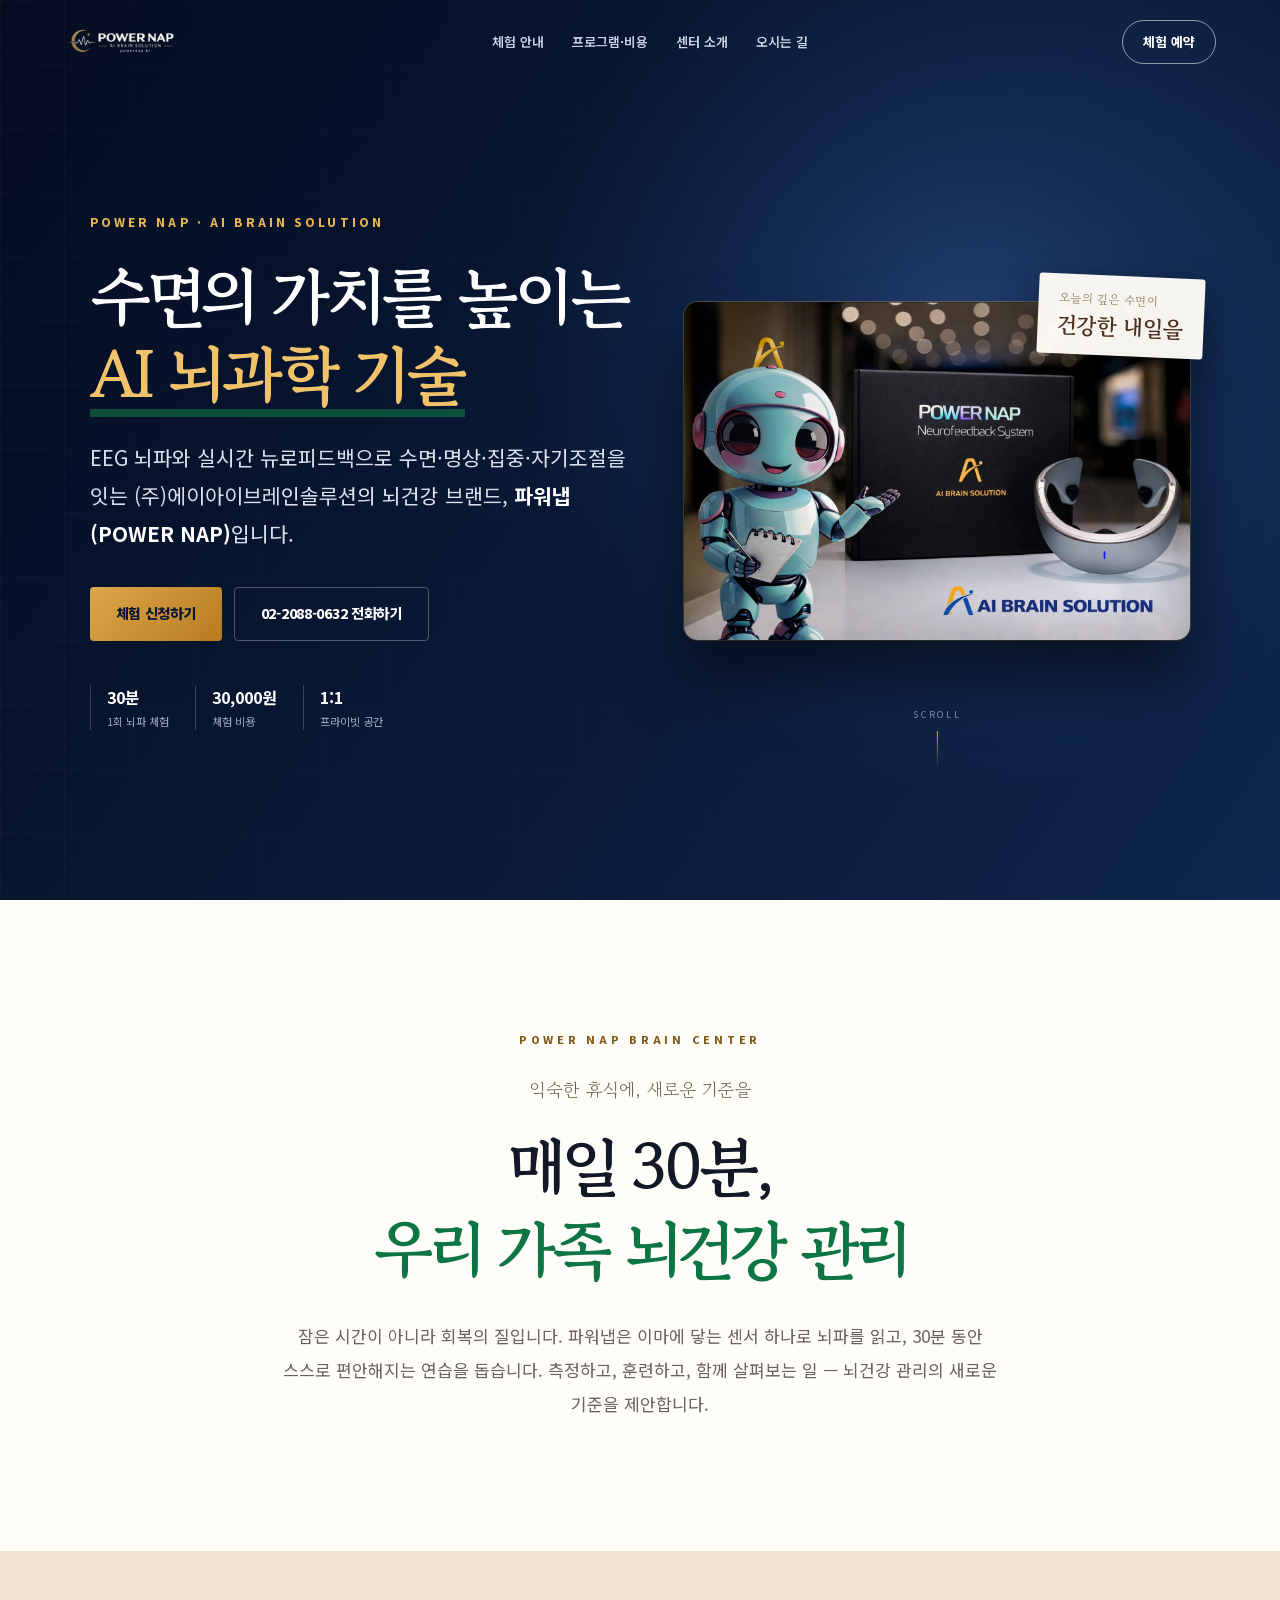
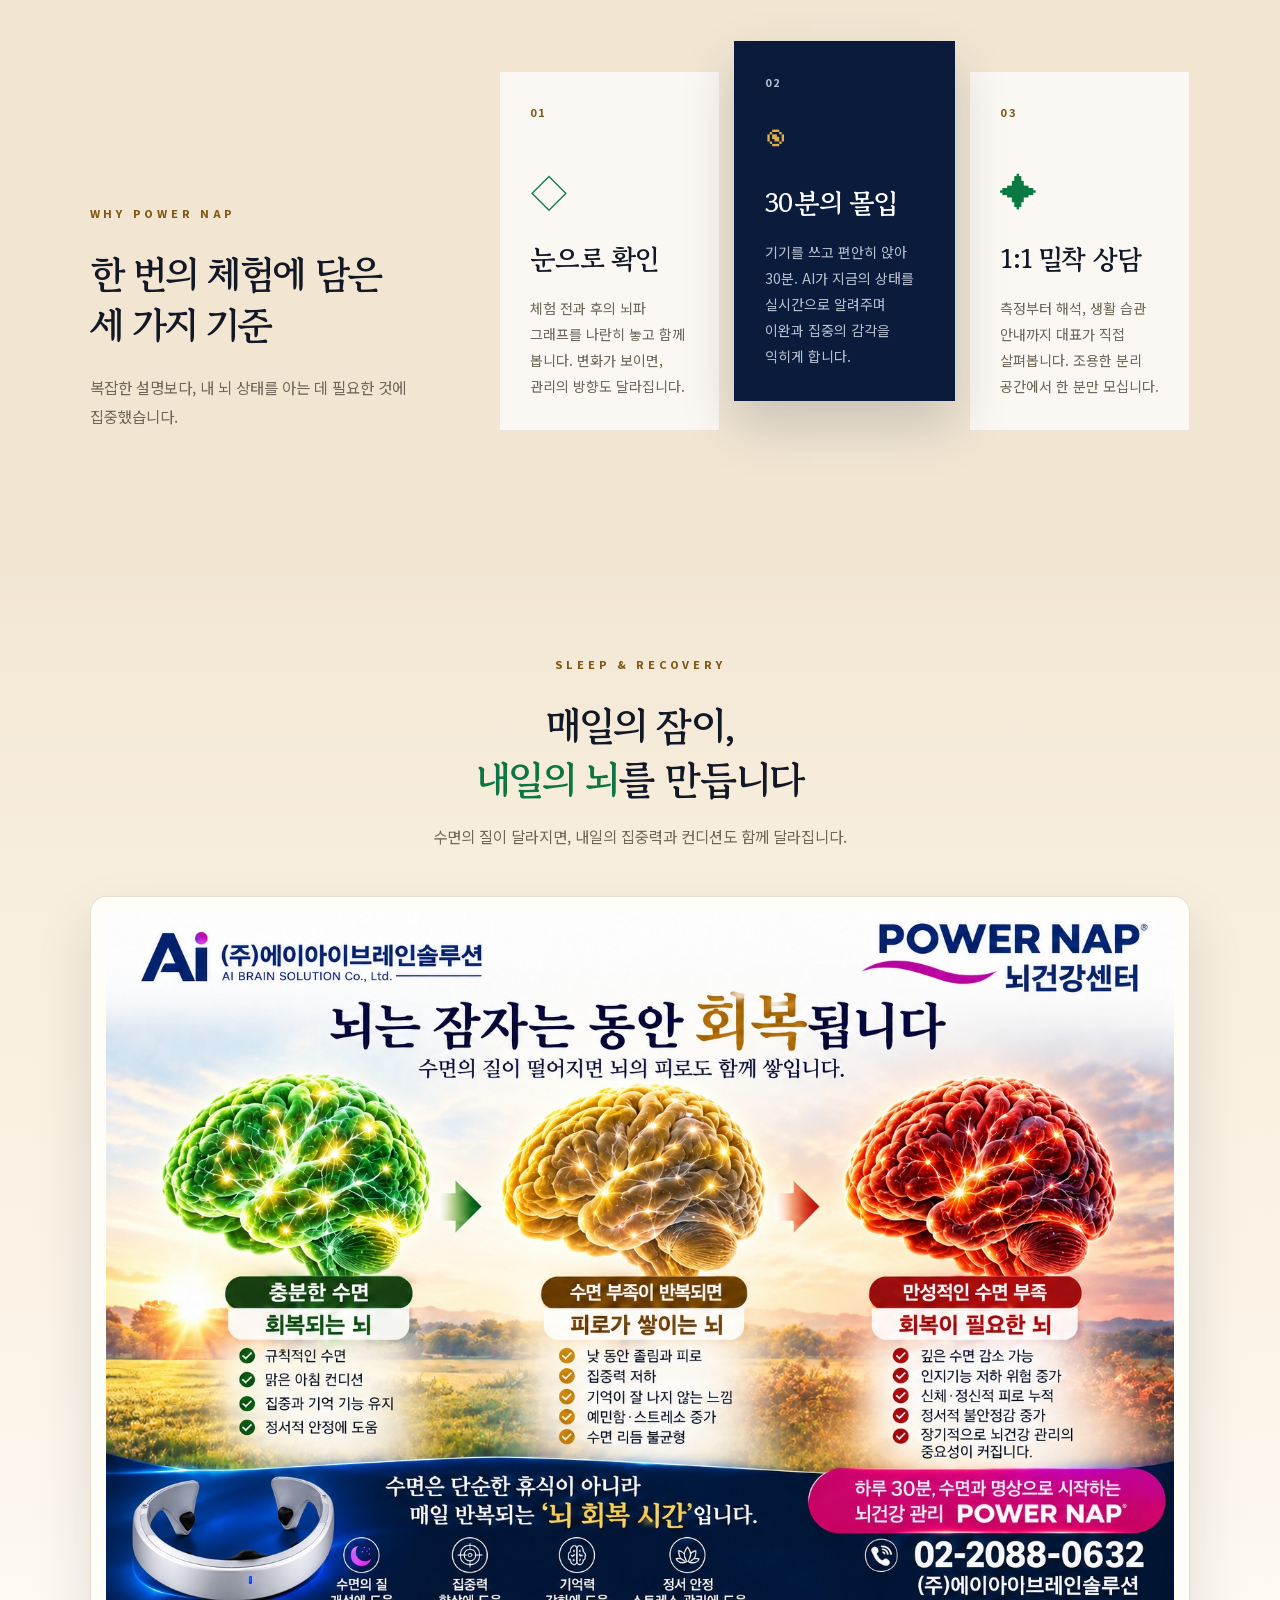
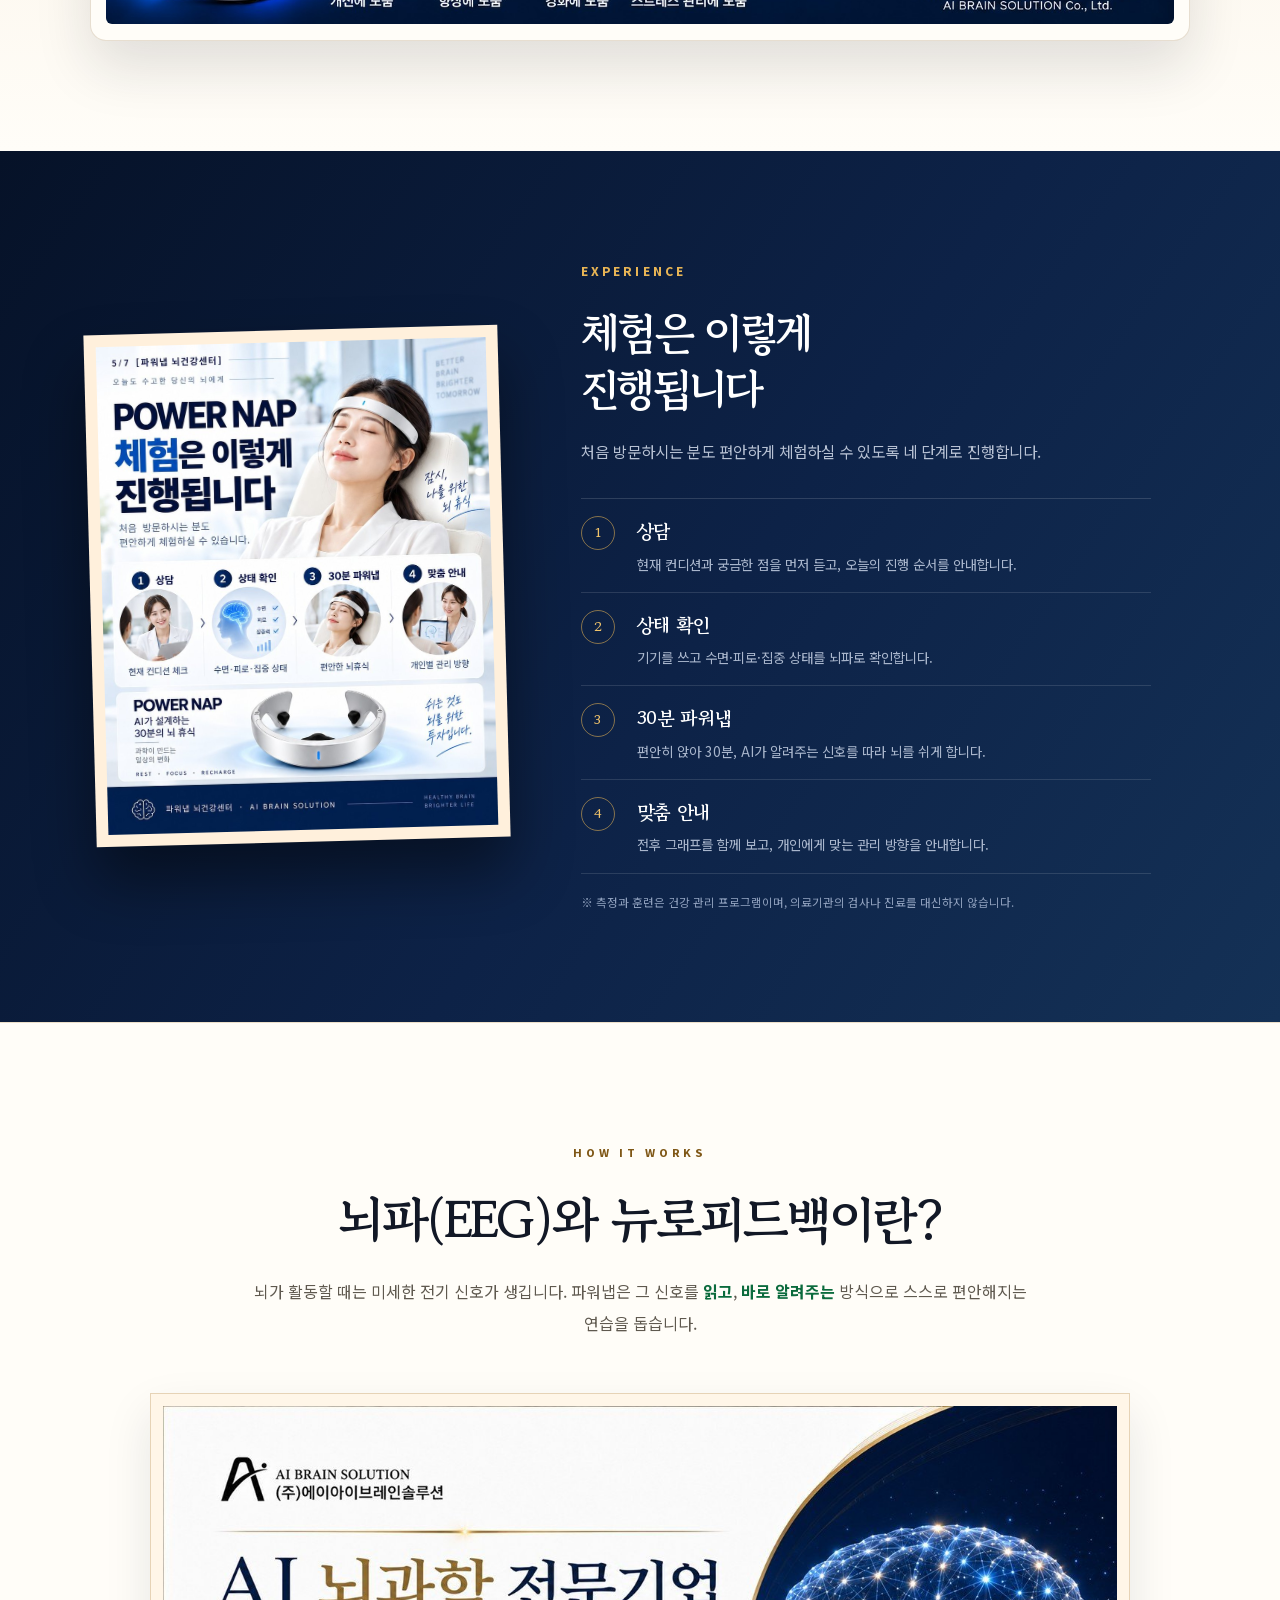
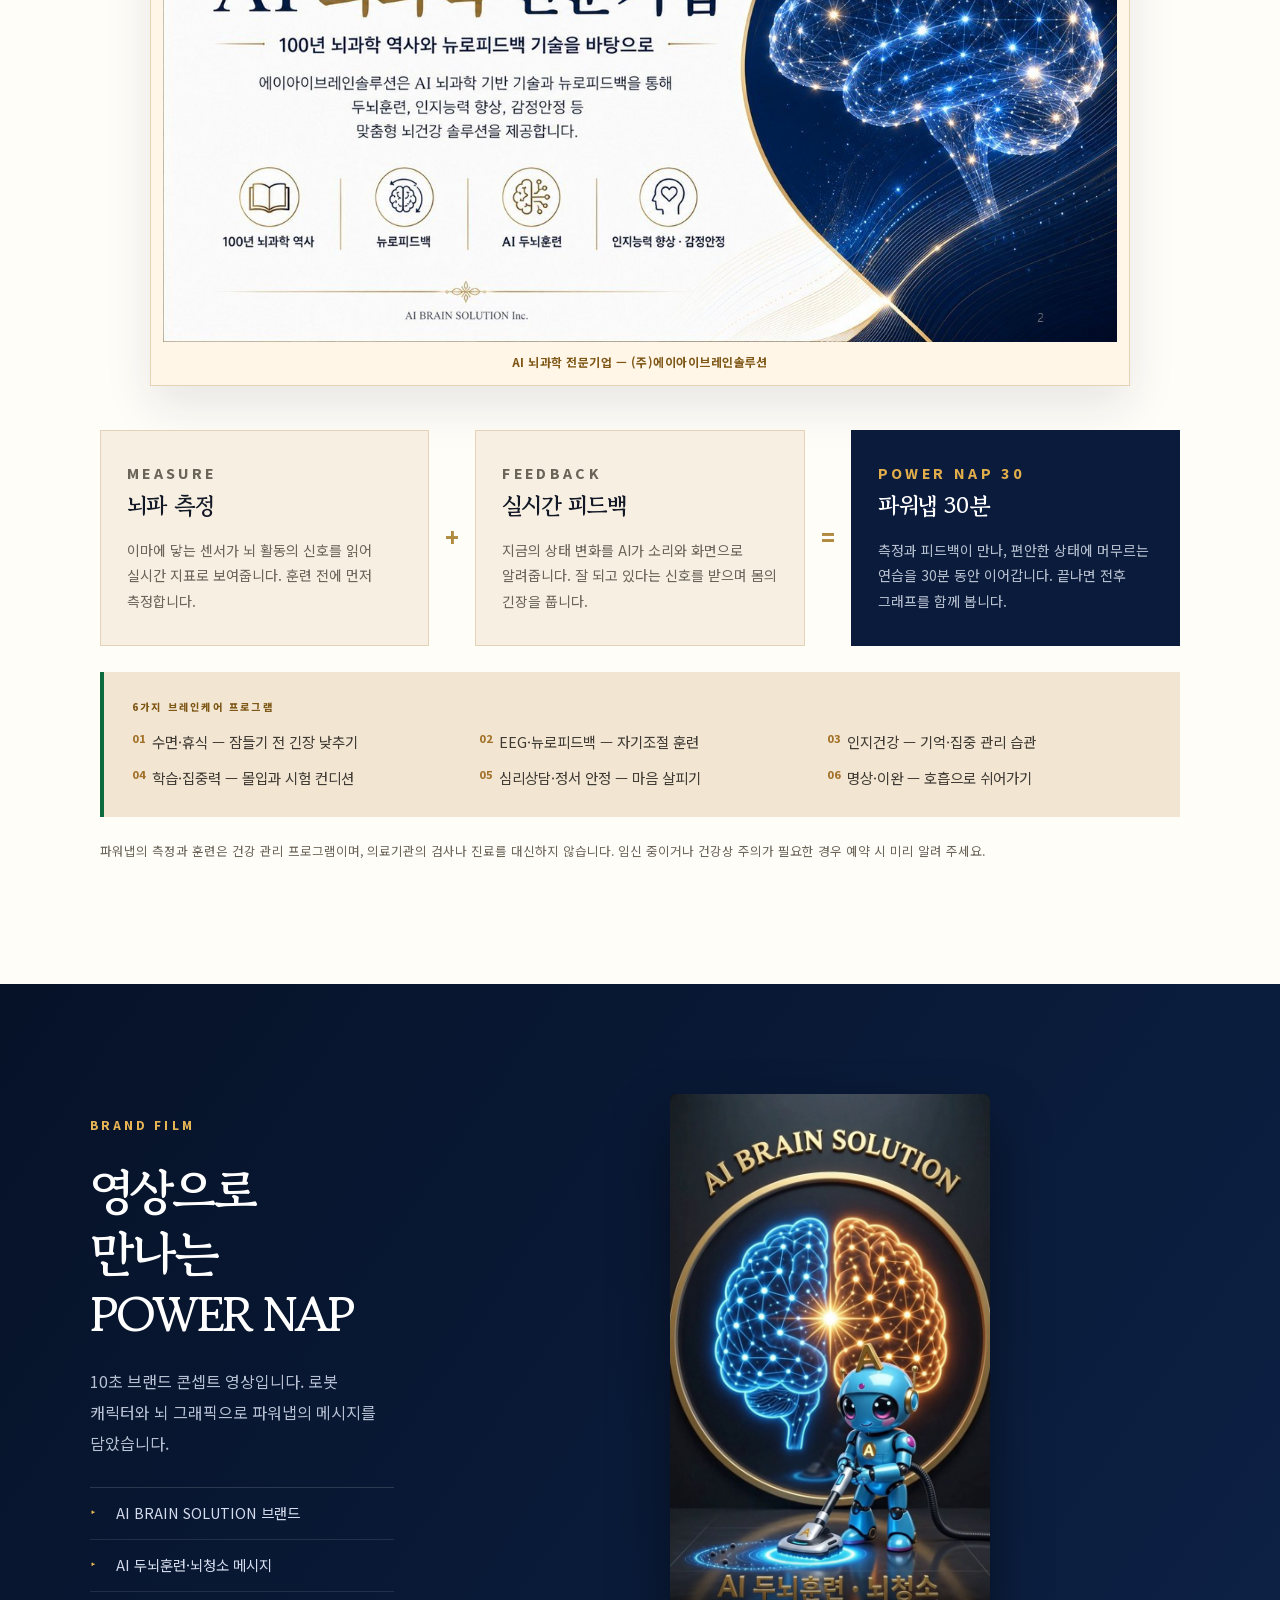
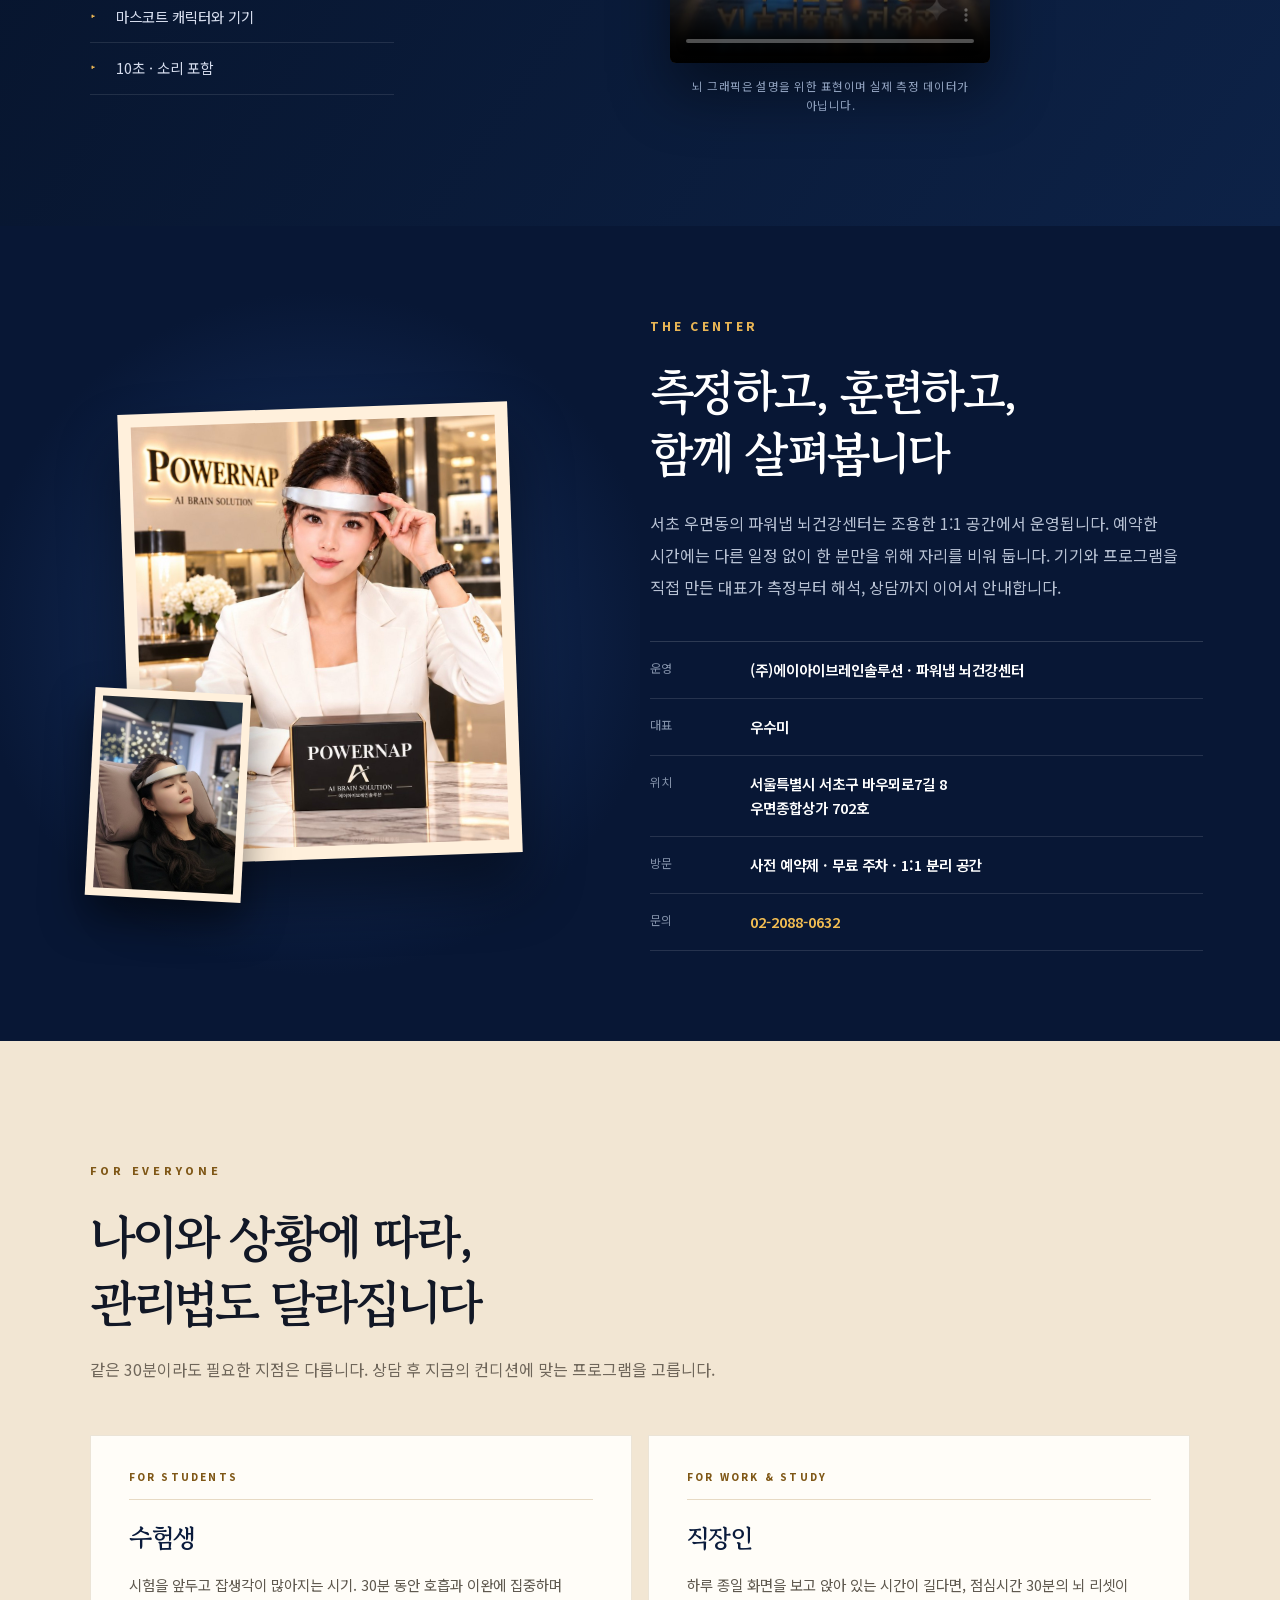
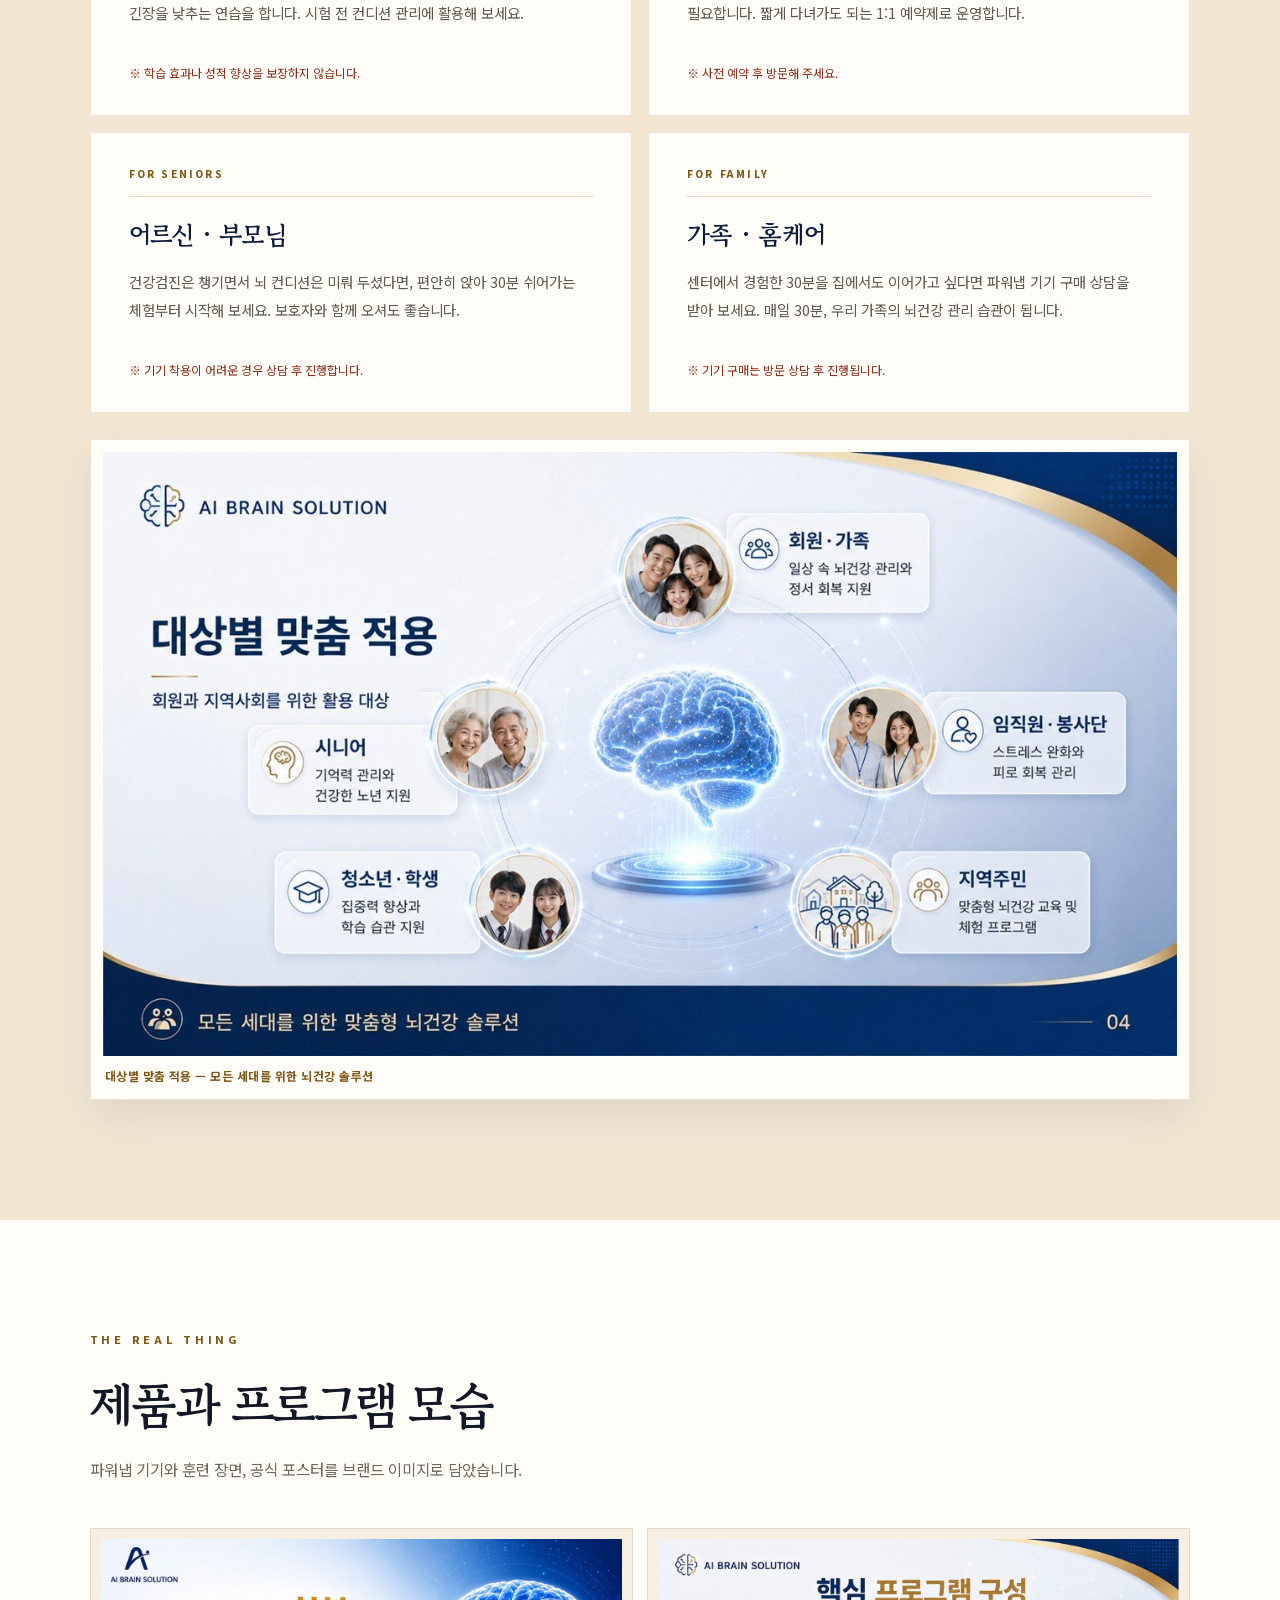
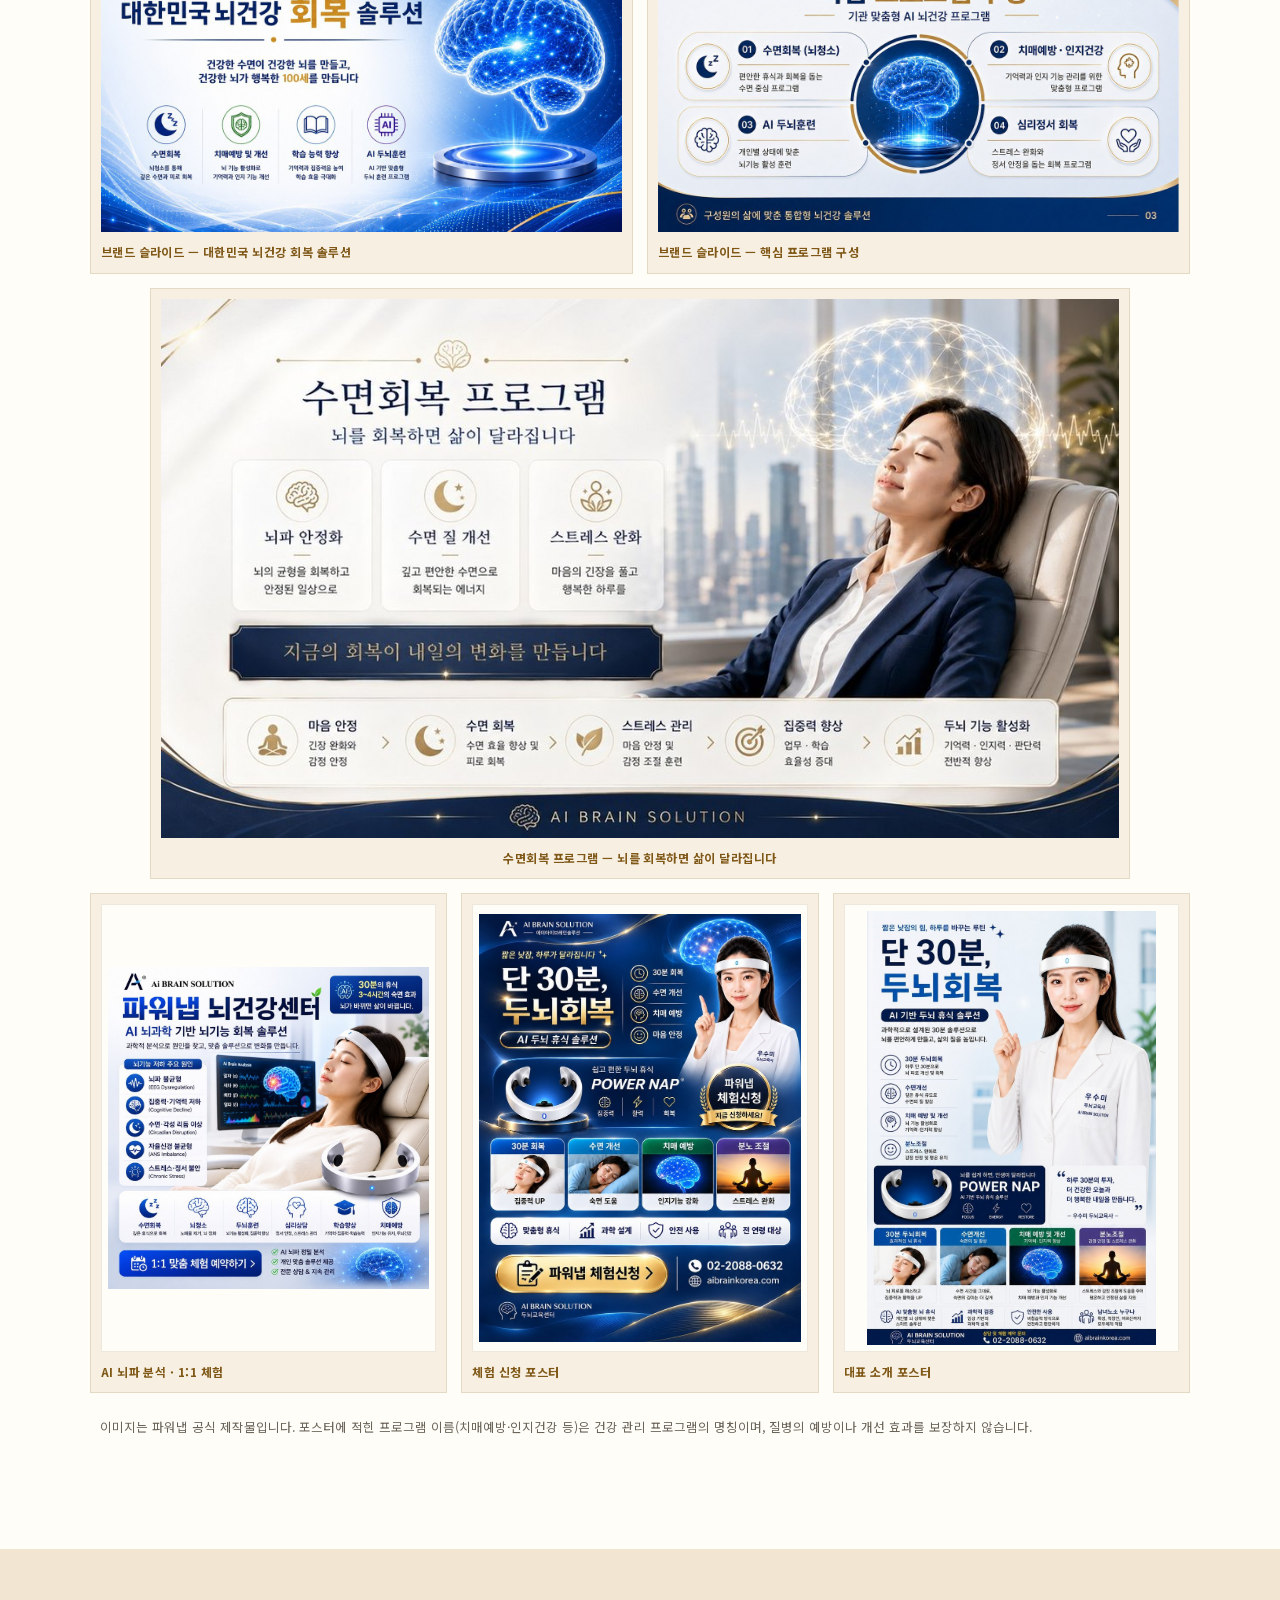
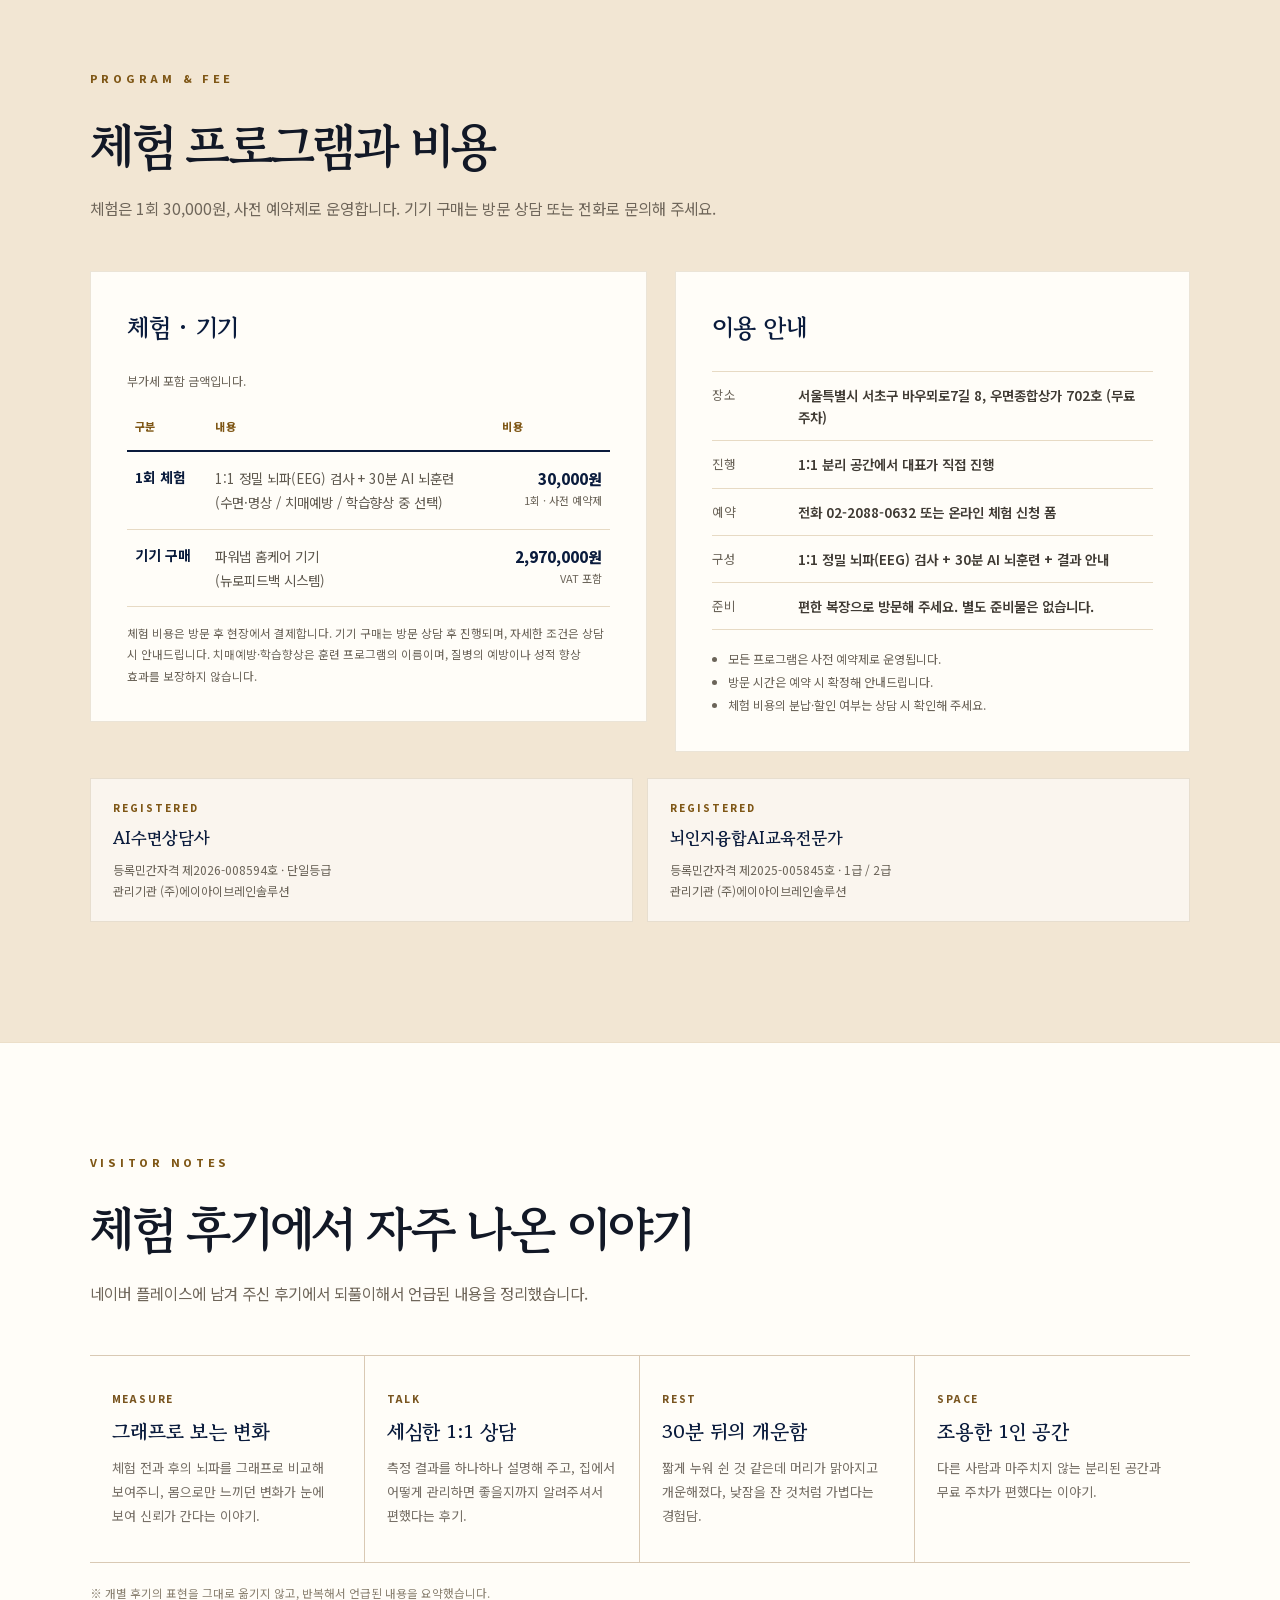
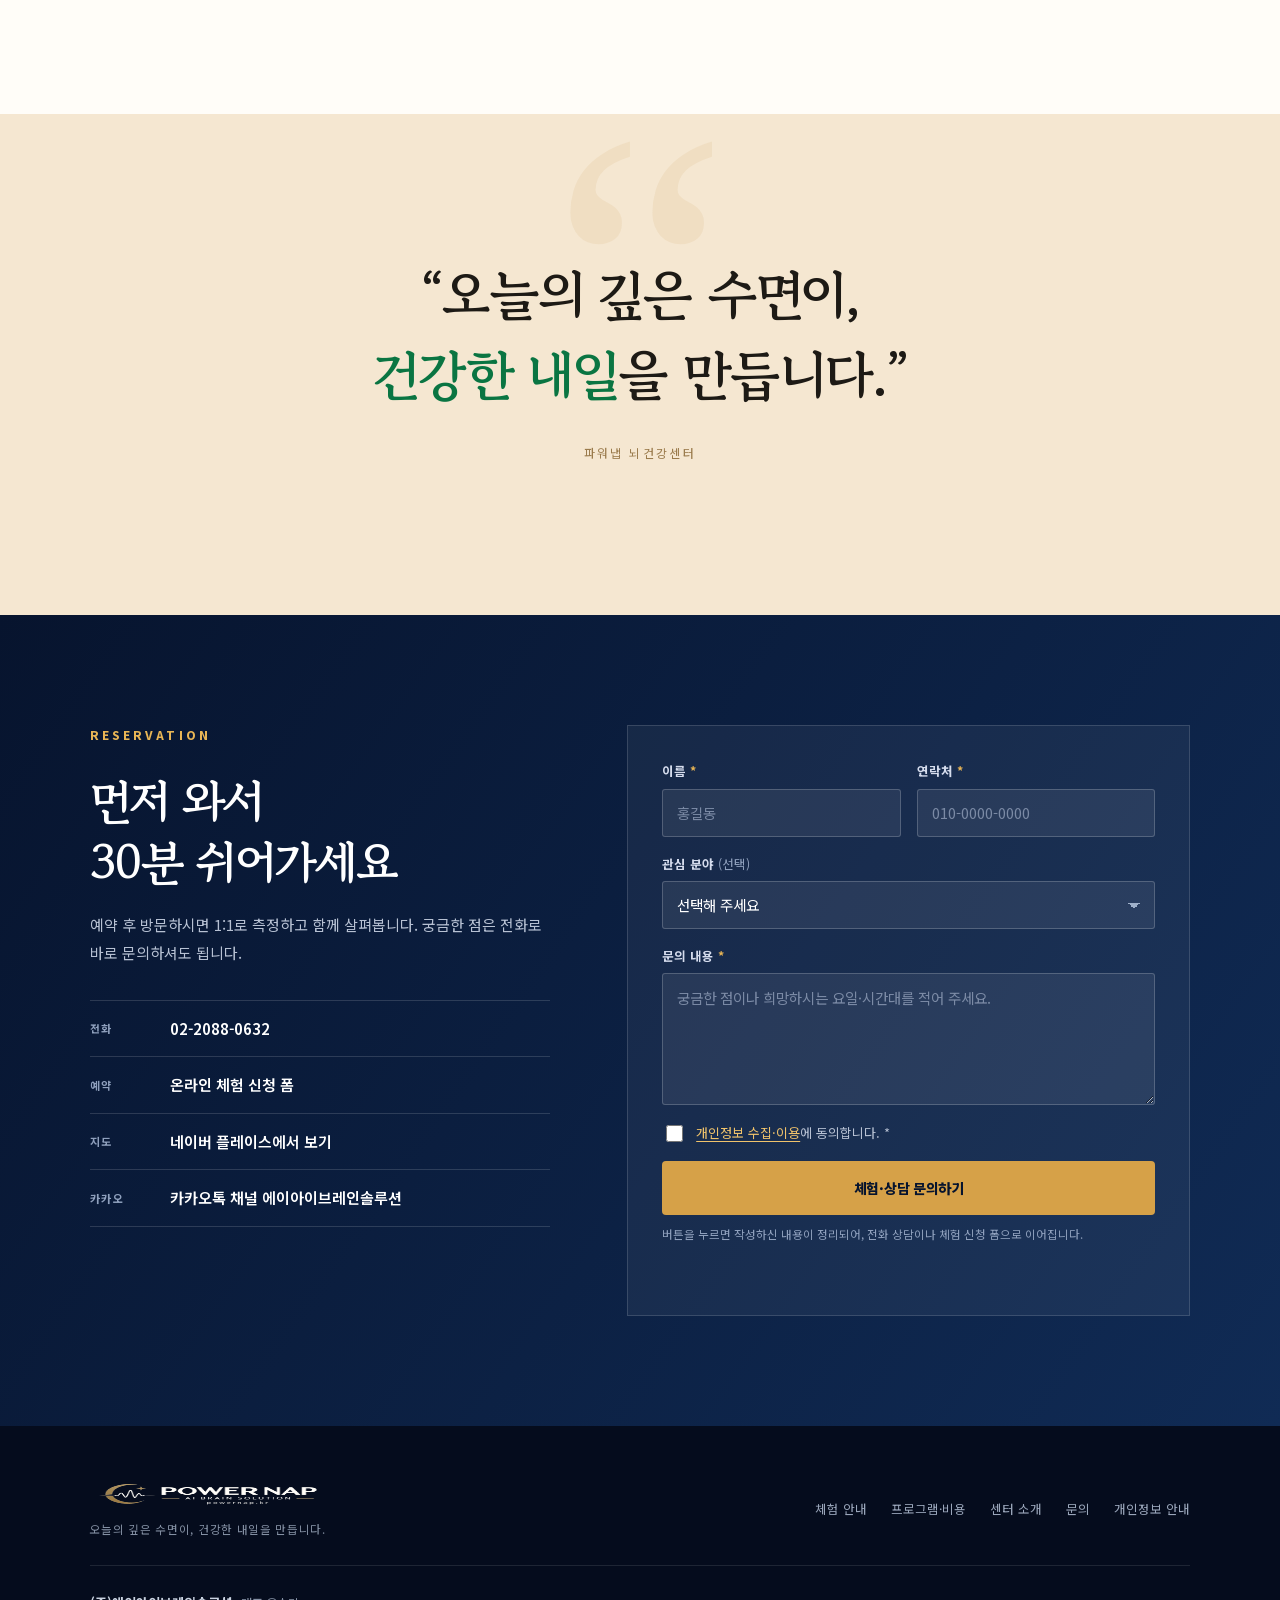
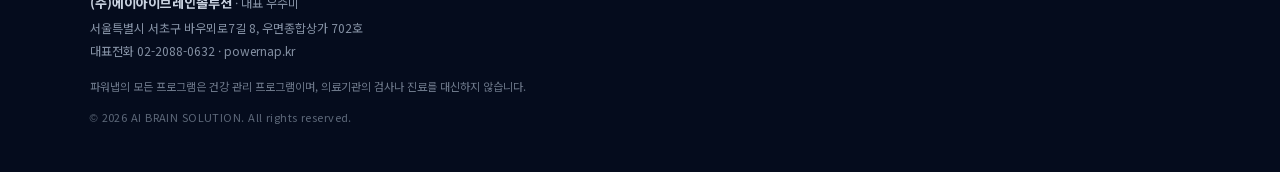
==== commit 2dd345fb: "뇌 회복 섹션: 모바일에서 사진을 눌러 원본 크기로 볼 수 있게 연결" ====
--- a/index.html
+++ b/index.html
@@ -121,6 +121,8 @@
 .recovery-lead{margin:0;color:#6f665a;font-size:15.5px;line-height:1.9}
 .recovery-frame{margin:0 auto;width:min(100%,1160px);padding:clamp(9px,1.2vw,16px);background:#fffdf8;border:1px solid rgba(134,98,45,.20);border-radius:16px;box-shadow:0 26px 56px rgba(23,31,48,.13)}
 .recovery-frame img{display:block;width:100%;height:auto;border-radius:6px}
+.recovery-zoom{display:block;border-radius:6px;line-height:0}
+.recovery-hint{display:none}
 
 /* ---------- 원리 ---------- */
 .principle{background:var(--white);padding:120px clamp(22px,7vw,110px);border-top:1px solid #ecdfc9}
@@ -410,6 +412,7 @@
   .recovery-lead{font-size:14.5px}
   .recovery-frame{padding:7px;border-radius:12px;box-shadow:0 16px 34px rgba(23,31,48,.14)}
   .recovery-frame img{border-radius:4px}
+  .recovery-hint{display:block;margin:12px 2px 0;text-align:center;font-size:11px;line-height:1.7;color:#8b8175}
   .principle{padding:88px 22px}
   .principle-head{margin-bottom:40px}
   .programs{padding:22px 20px}
@@ -550,8 +553,11 @@
     <p class="recovery-lead reveal">수면의 질이 달라지면, 내일의 집중력과 컨디션도 함께 달라집니다.</p>
   </div>
   <figure class="recovery-frame reveal">
-    <img src="assets/brain-recovery.jpg" alt="뇌는 잠자는 동안 회복됩니다 — 충분한 수면으로 회복되는 뇌, 수면 부족이 반복되면 피로가 쌓이는 뇌, 만성적인 수면 부족으로 회복이 필요한 뇌를 나란히 비교한 파워냅 인포그래픽" width="1536" height="1024" loading="lazy">
+    <a class="recovery-zoom" href="assets/brain-recovery.jpg" target="_blank" rel="noopener">
+      <img src="assets/brain-recovery.jpg" alt="뇌는 잠자는 동안 회복됩니다 — 충분한 수면으로 회복되는 뇌, 수면 부족이 반복되면 피로가 쌓이는 뇌, 만성적인 수면 부족으로 회복이 필요한 뇌를 나란히 비교한 파워냅 인포그래픽" width="1536" height="1024" loading="lazy">
+    </a>
   </figure>
+  <p class="recovery-hint">사진을 누르면 원본 크기로 볼 수 있습니다.</p>
 </section>
 
 <!-- 체험 4단계 -->
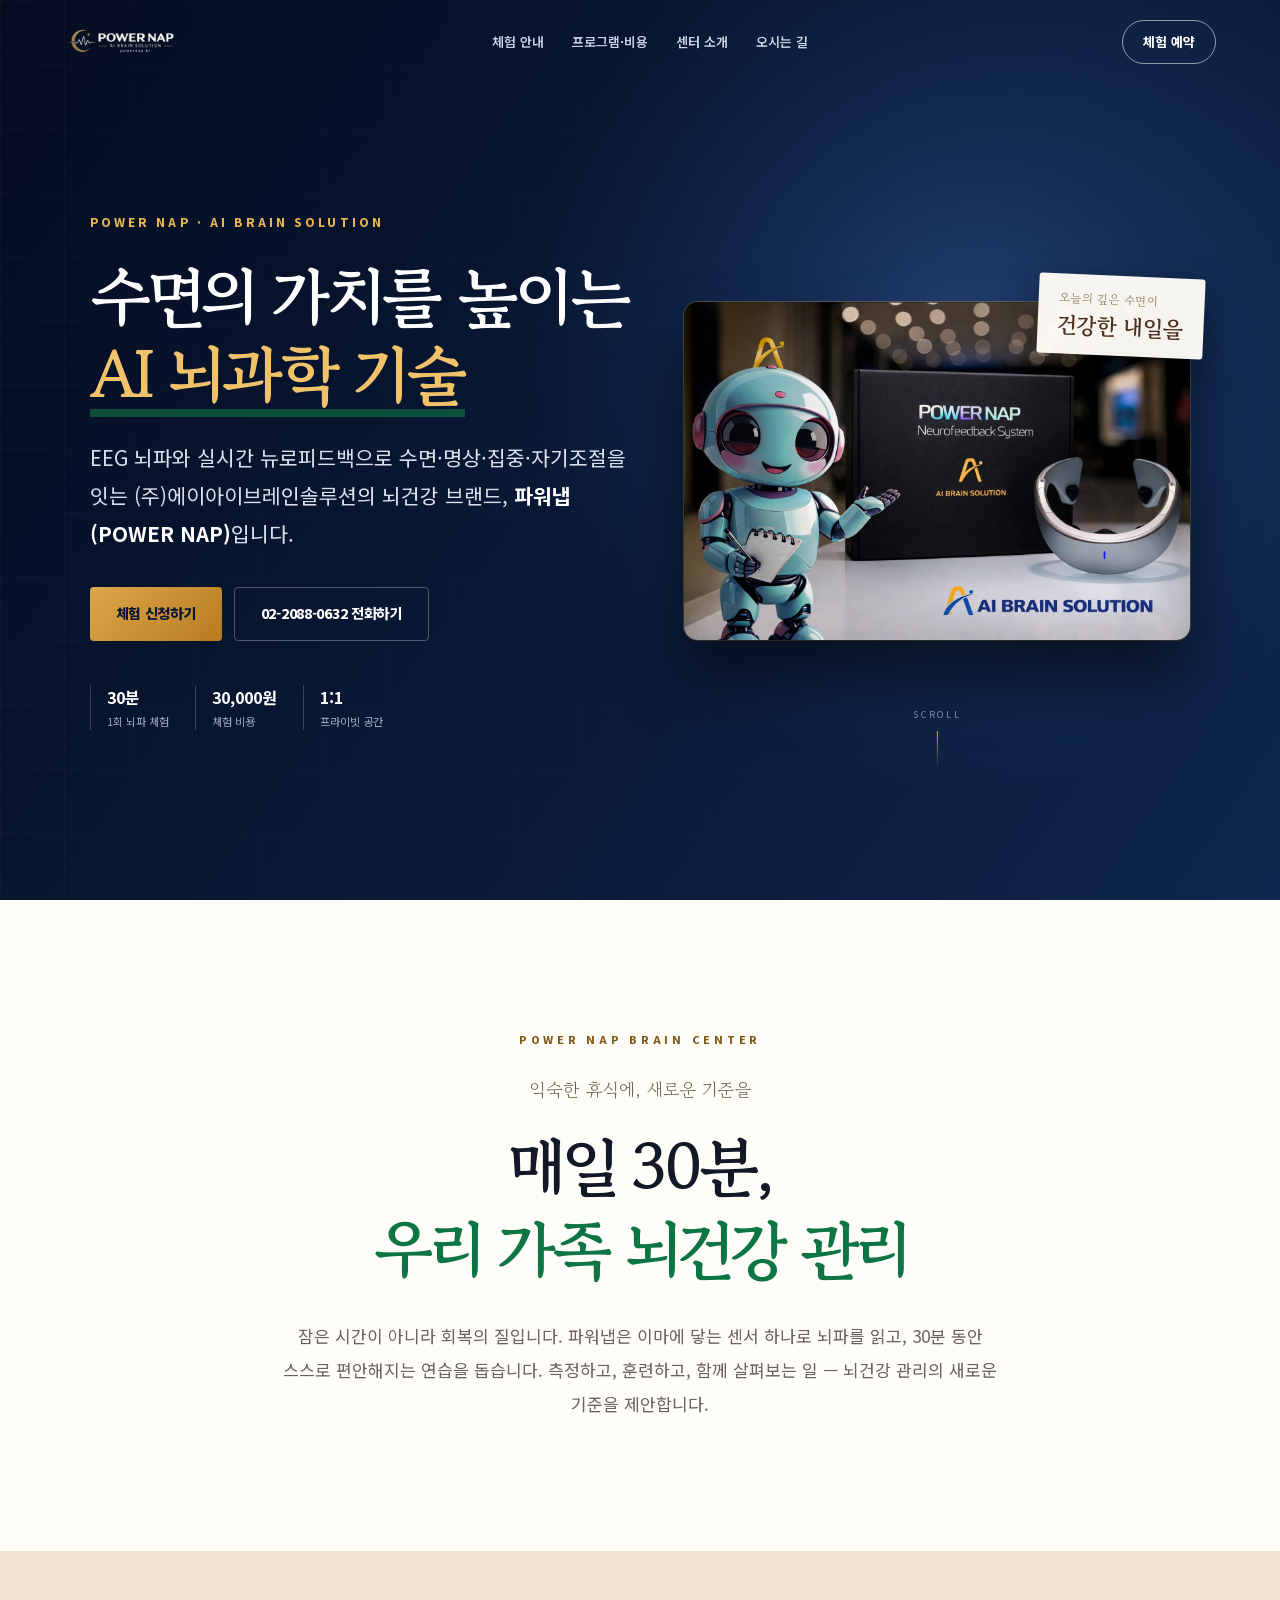
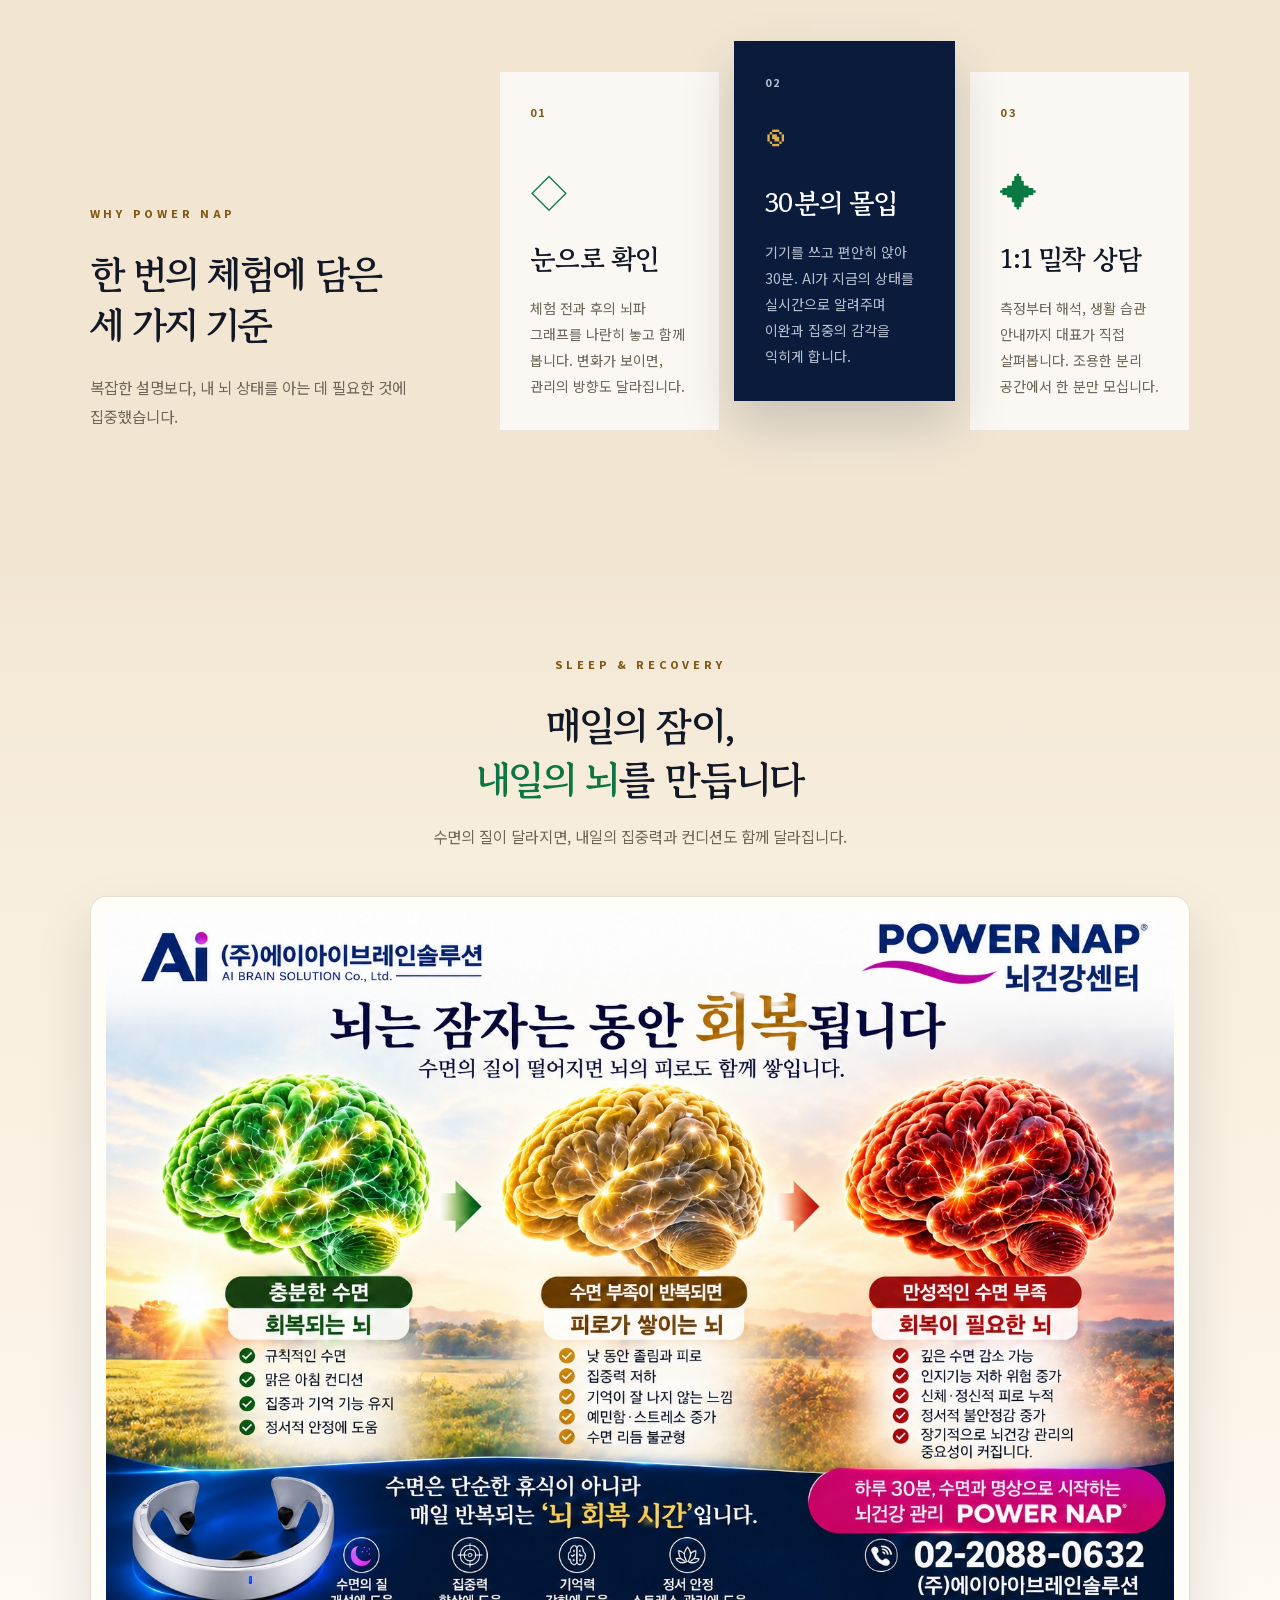
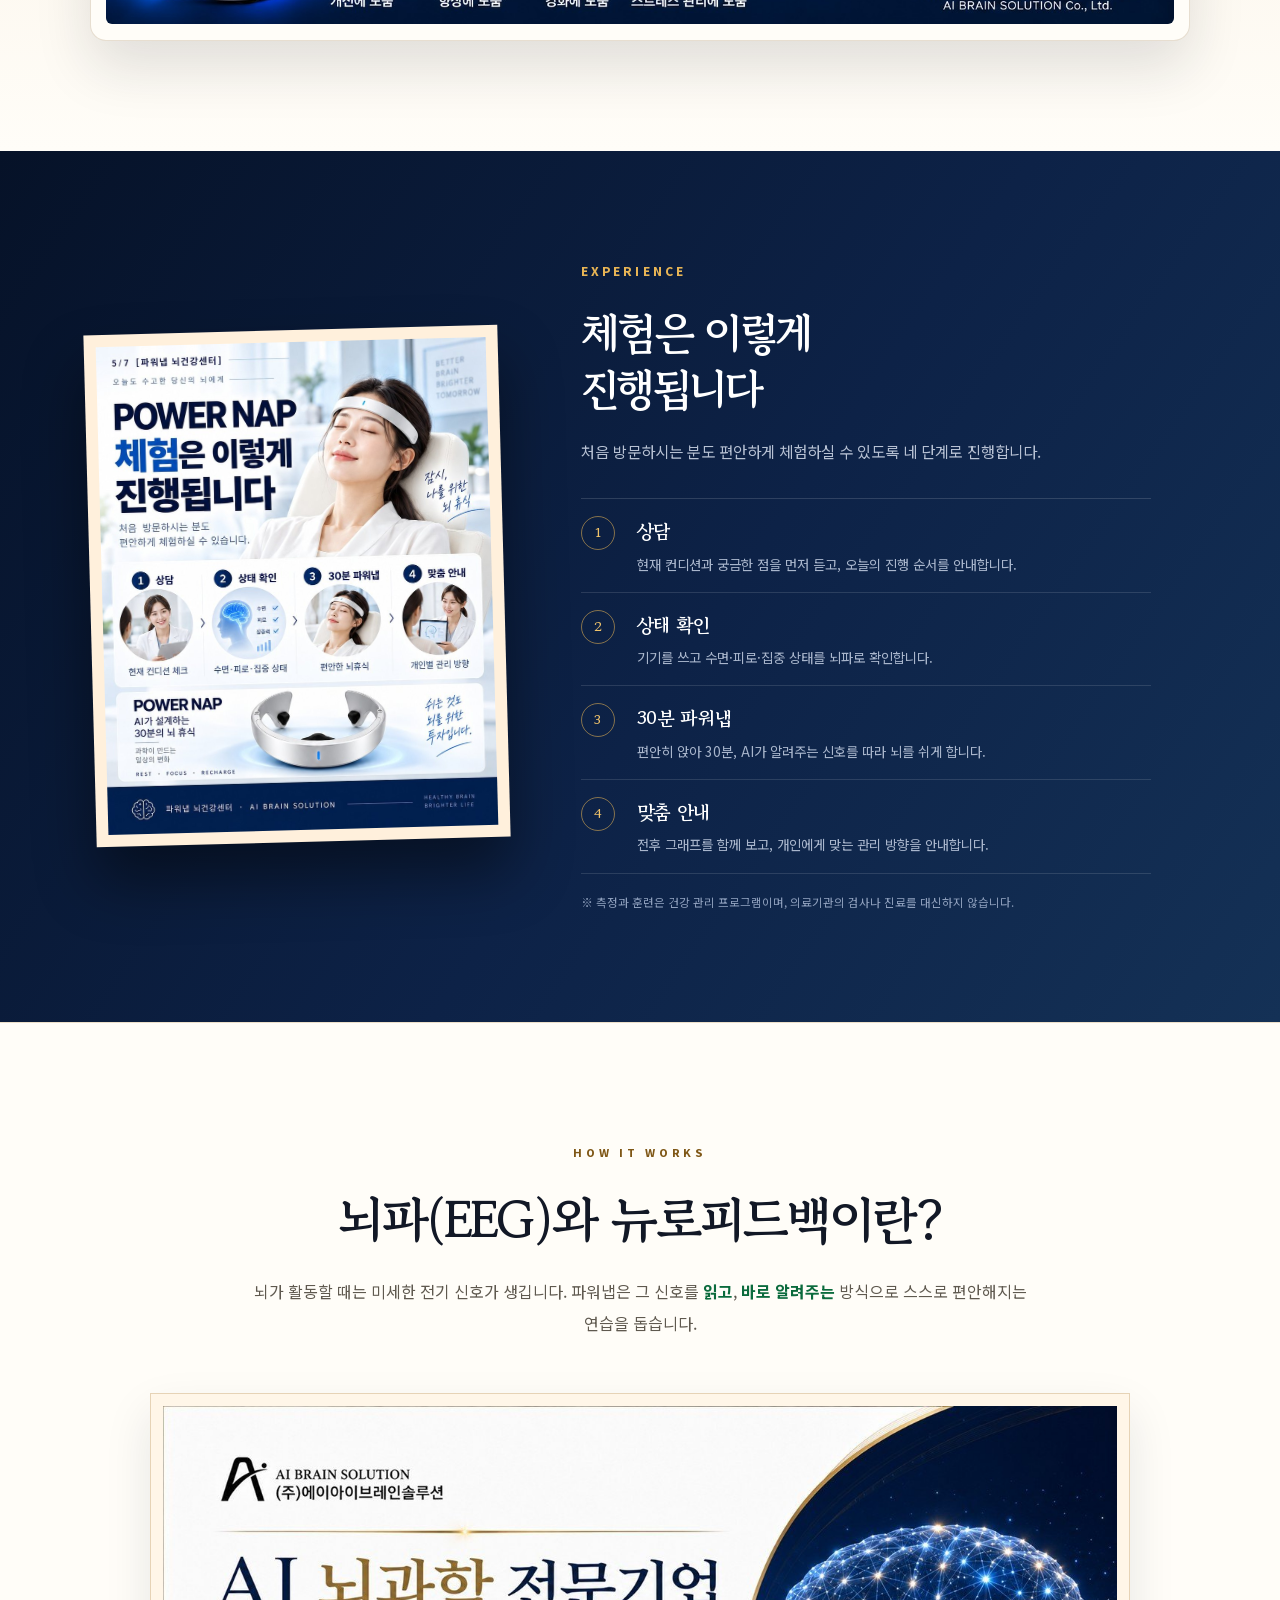
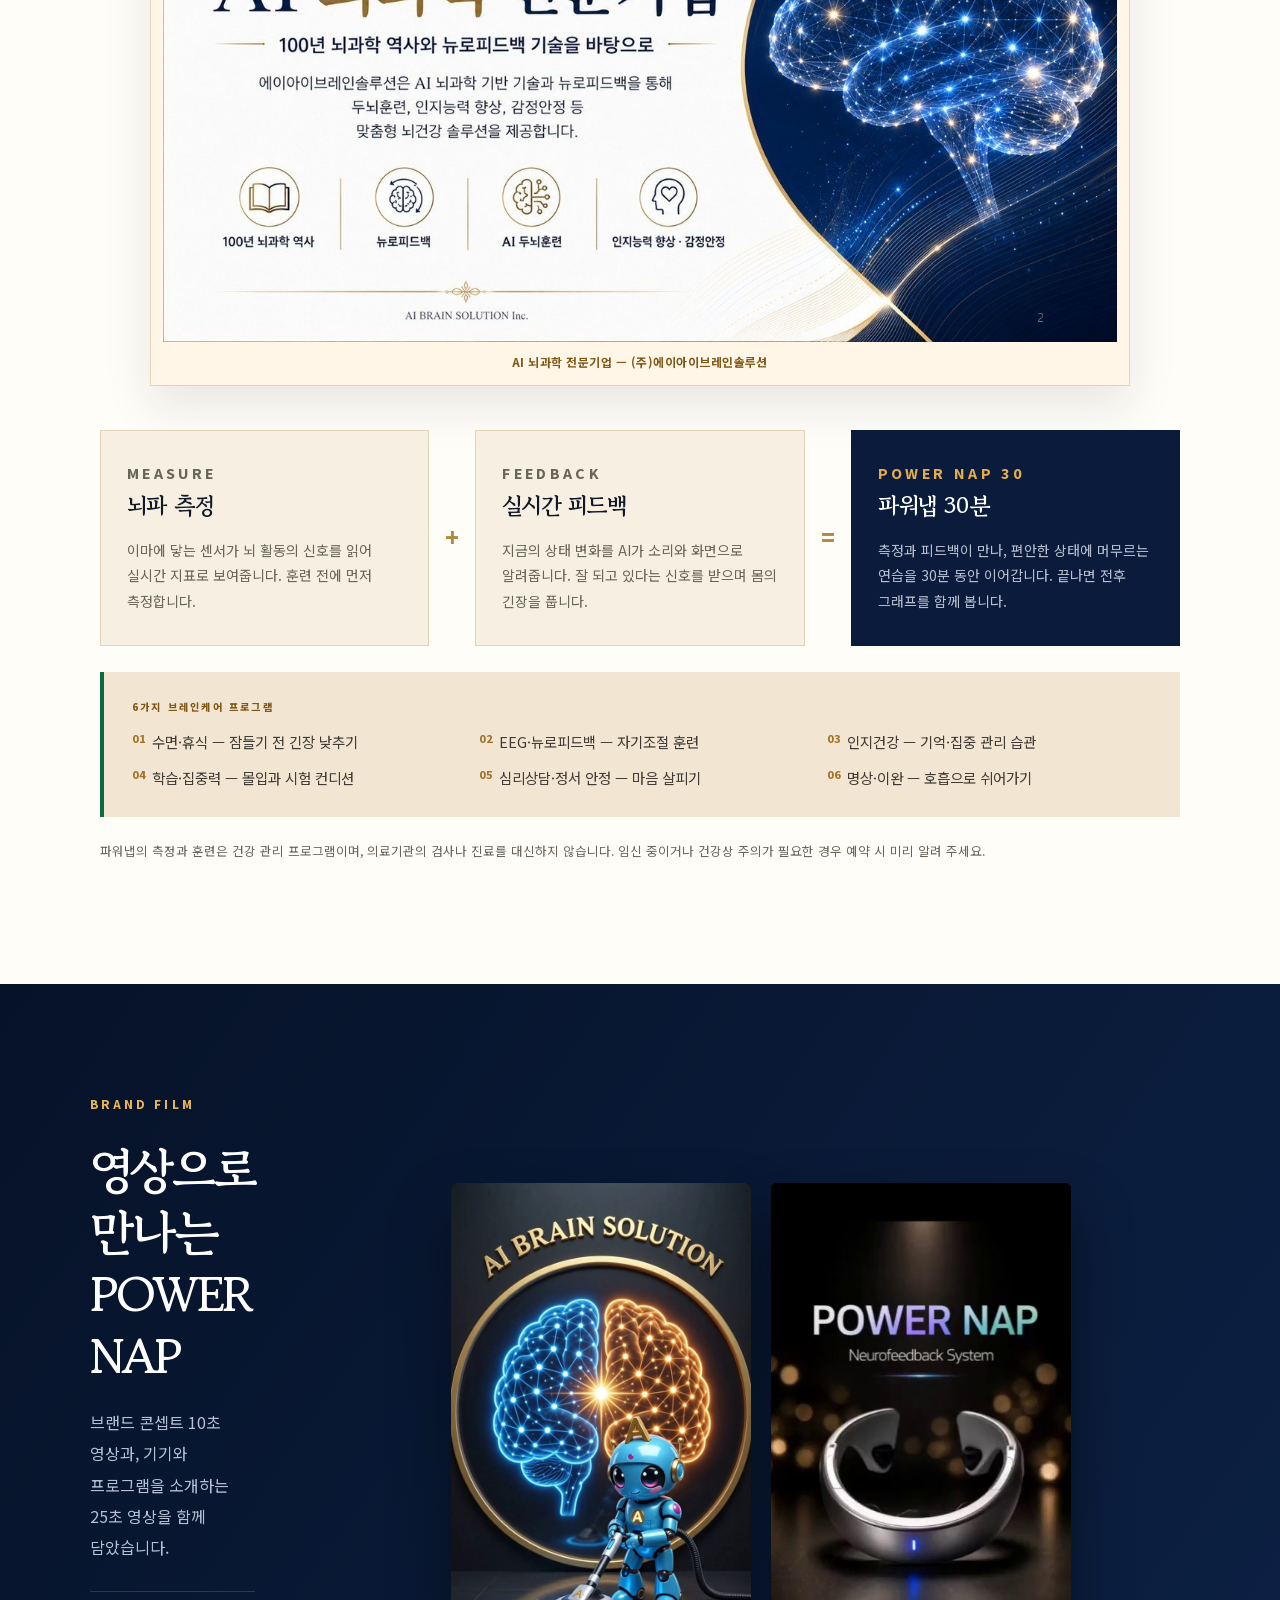
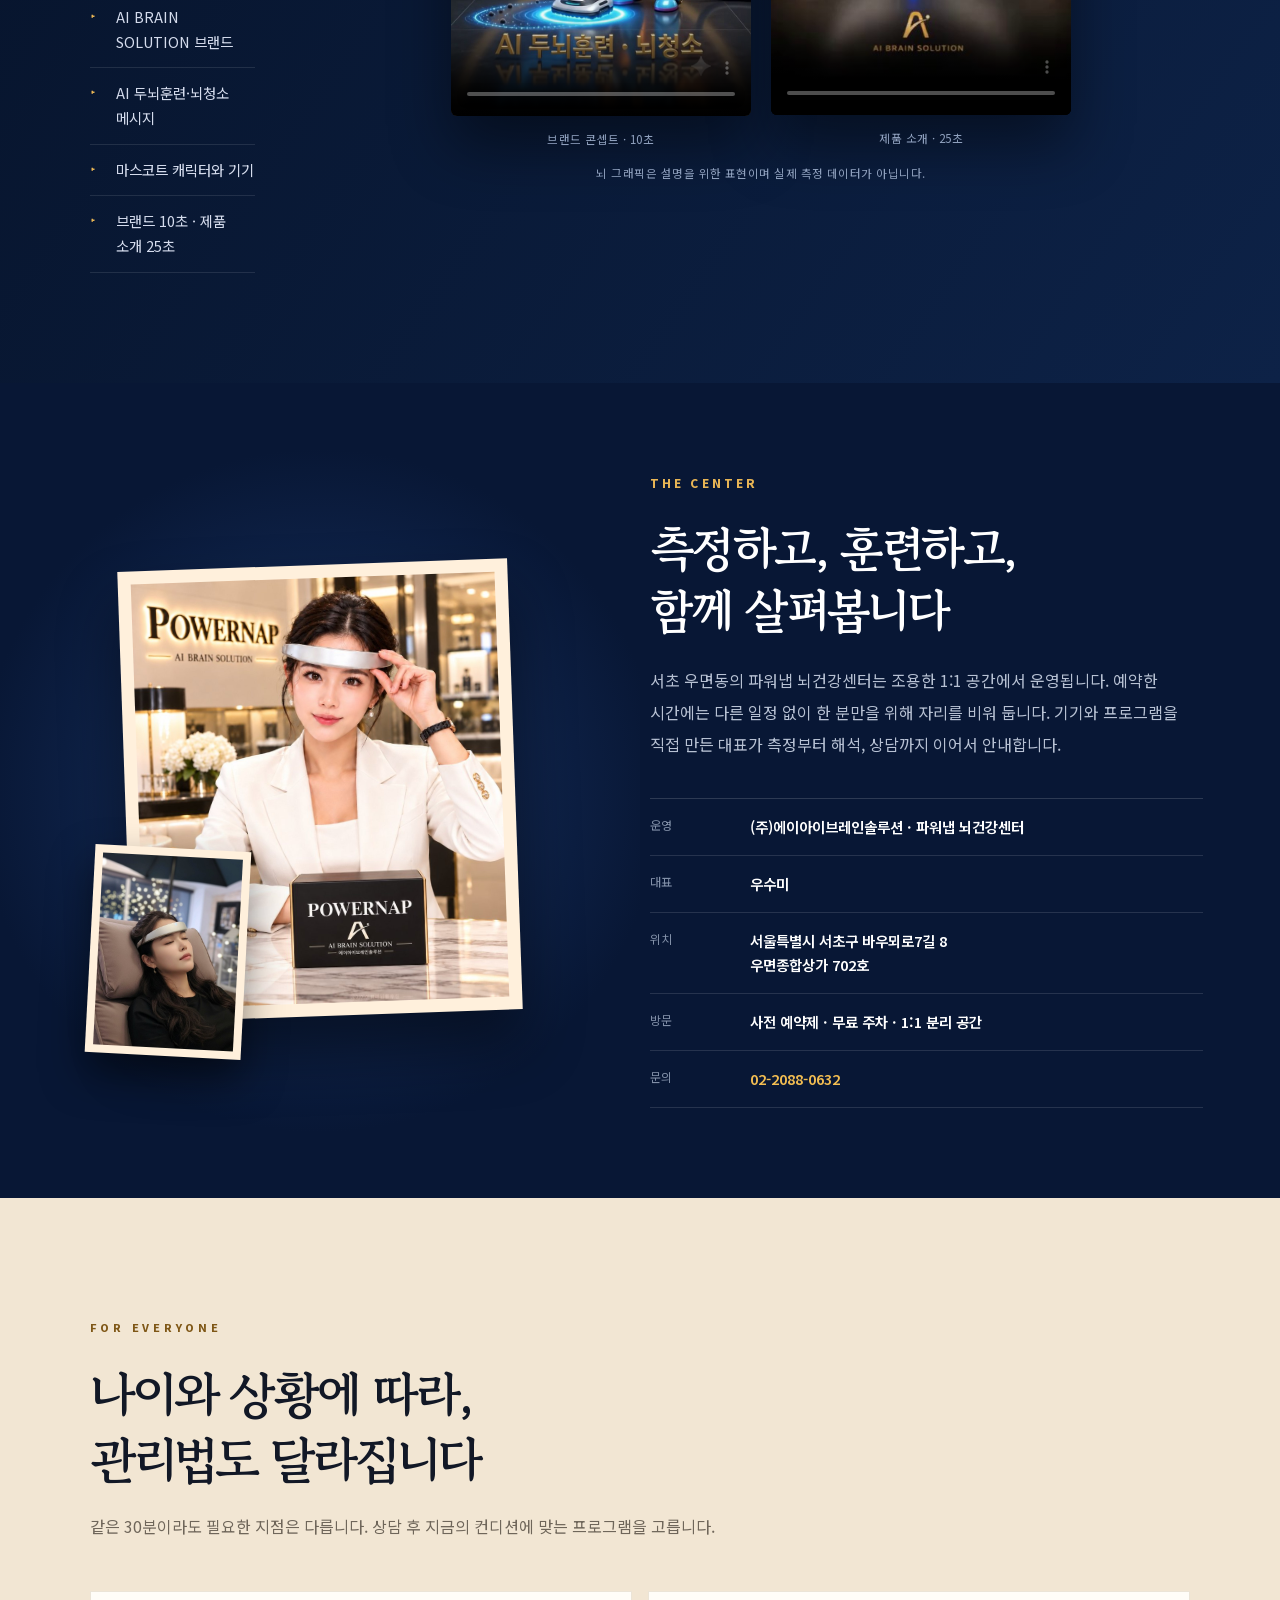
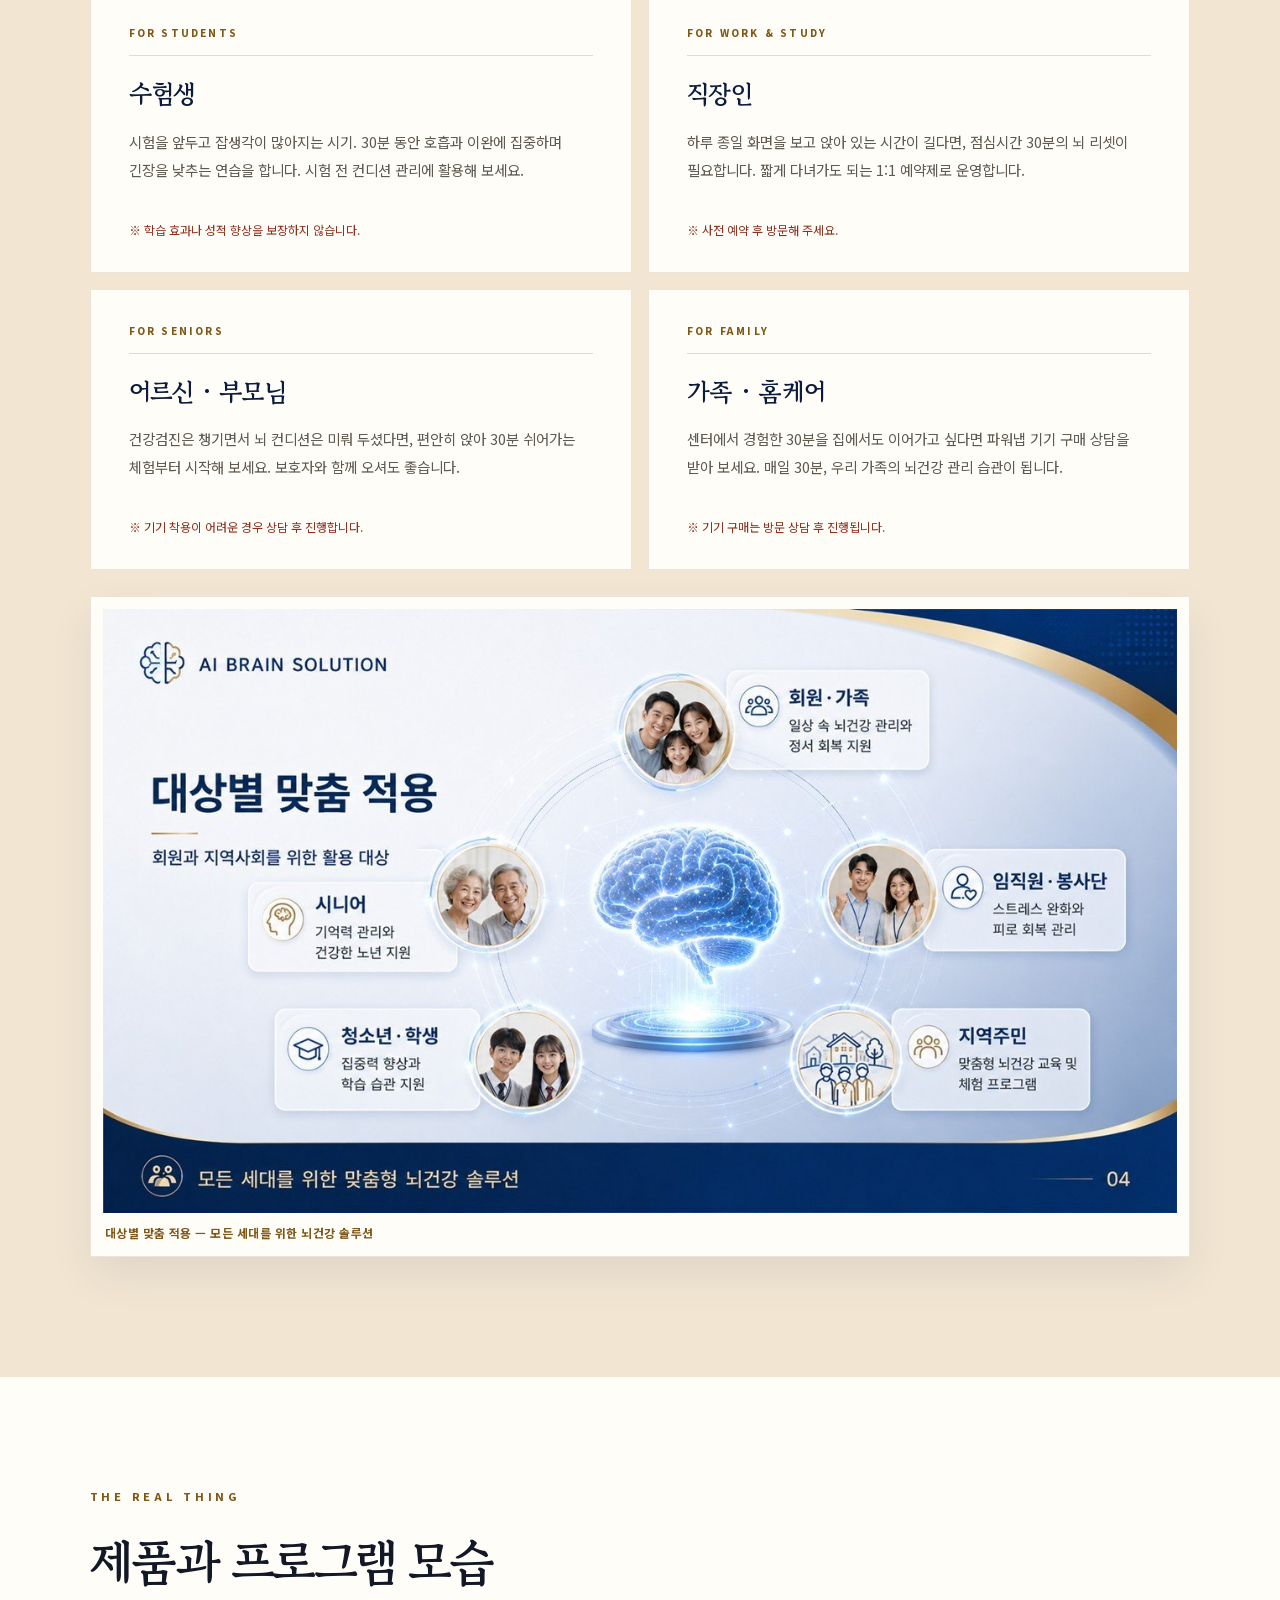
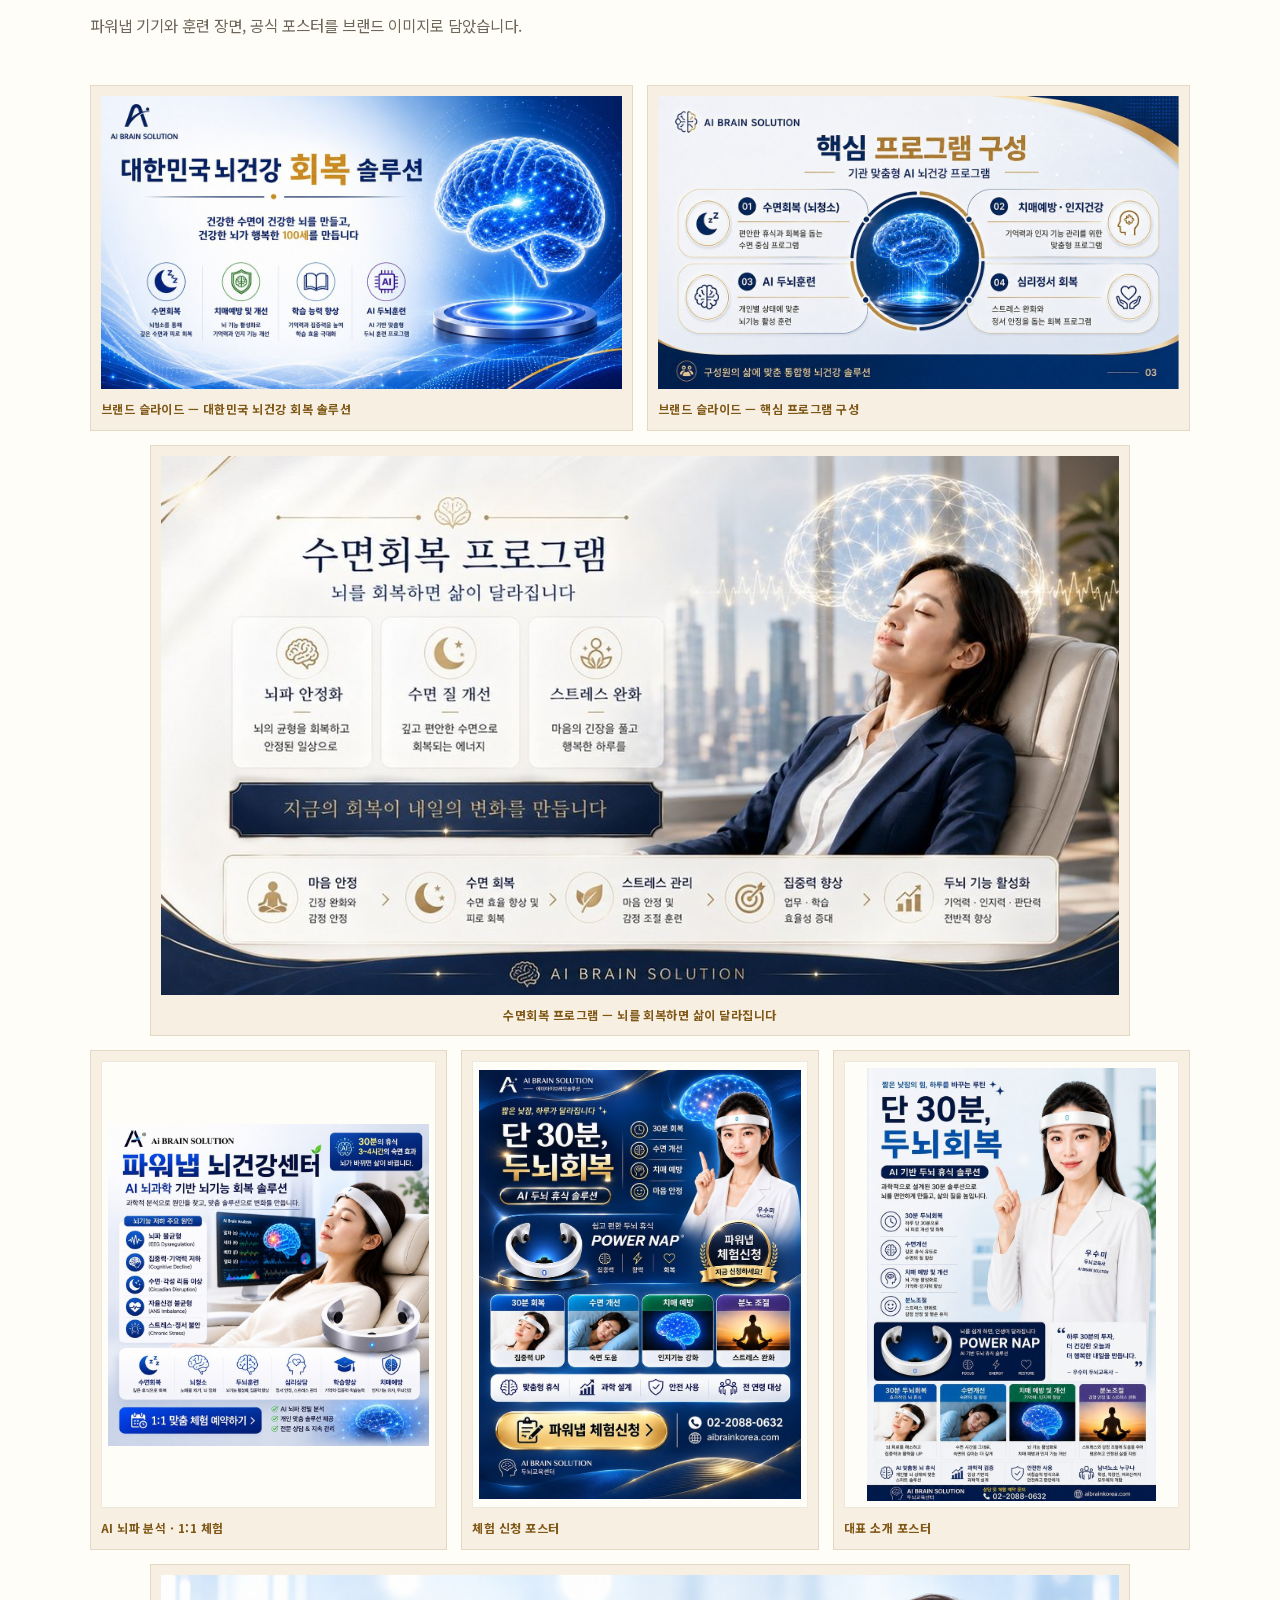
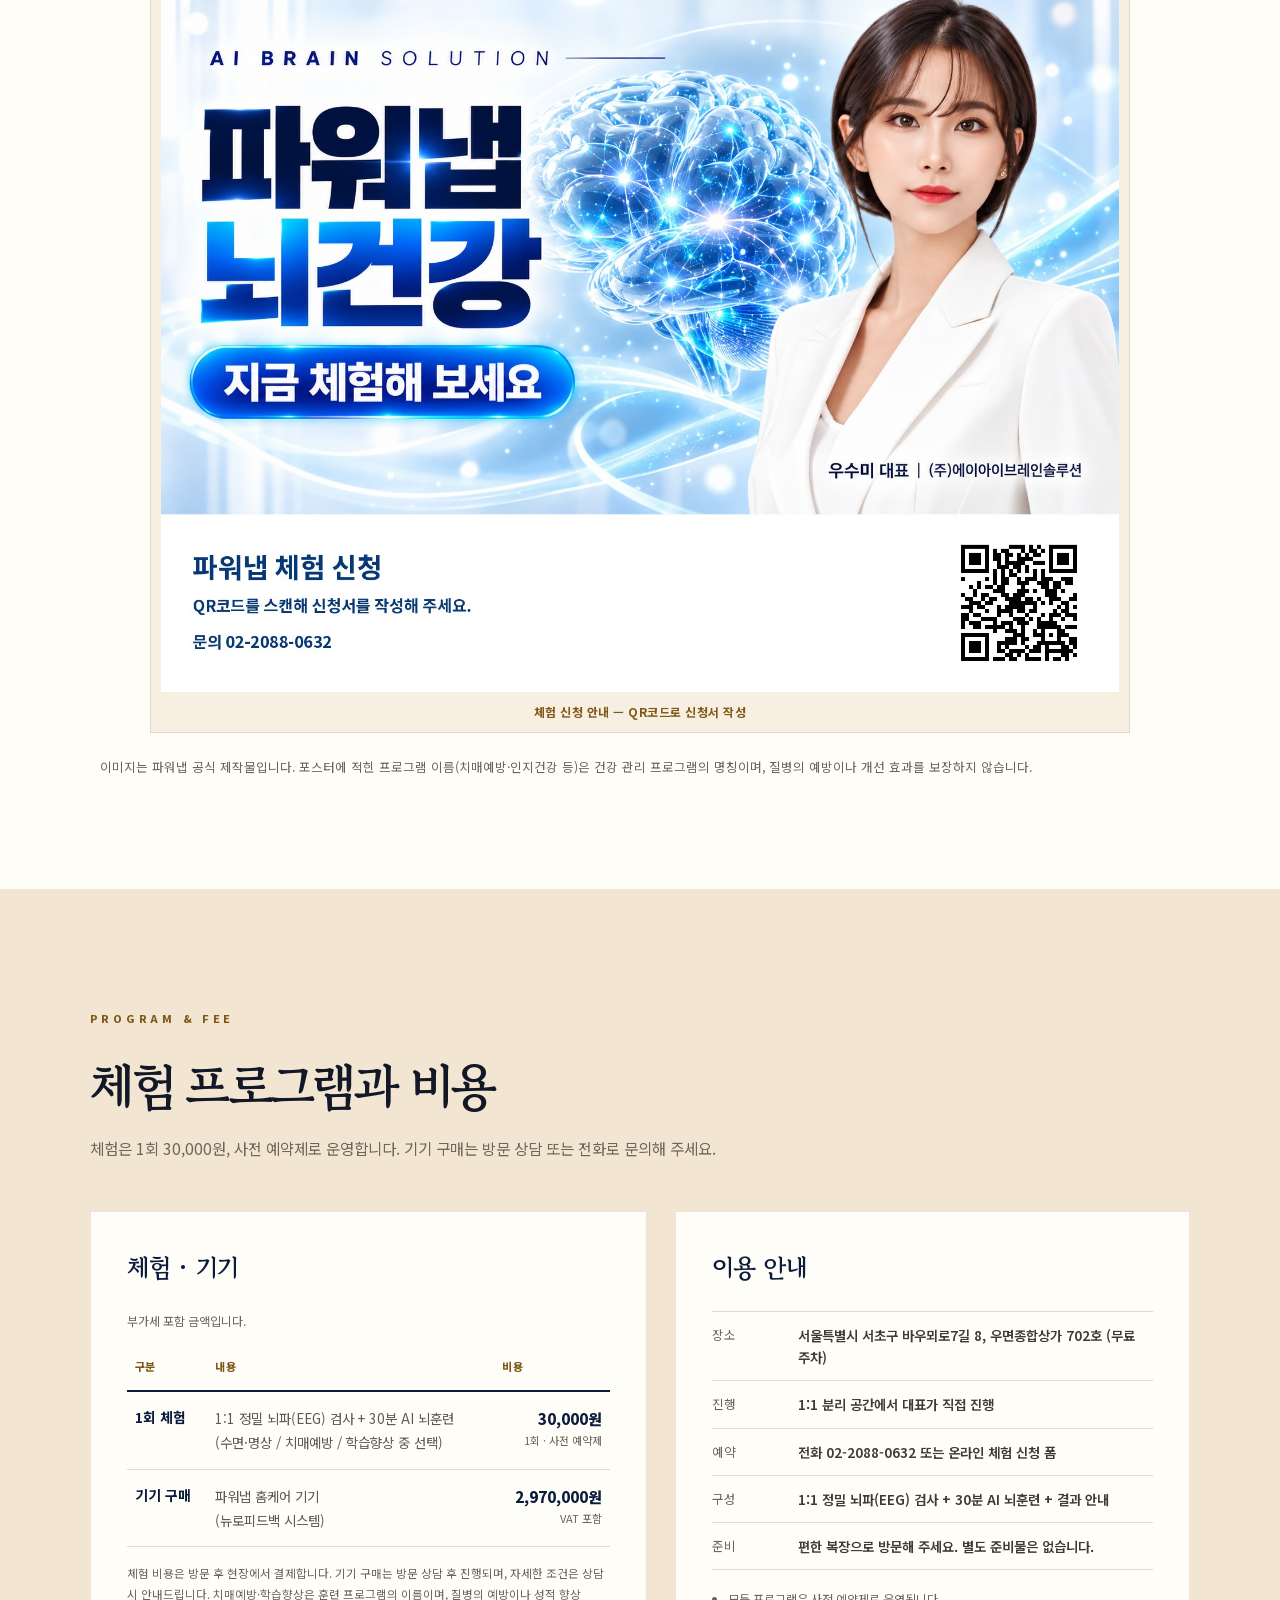
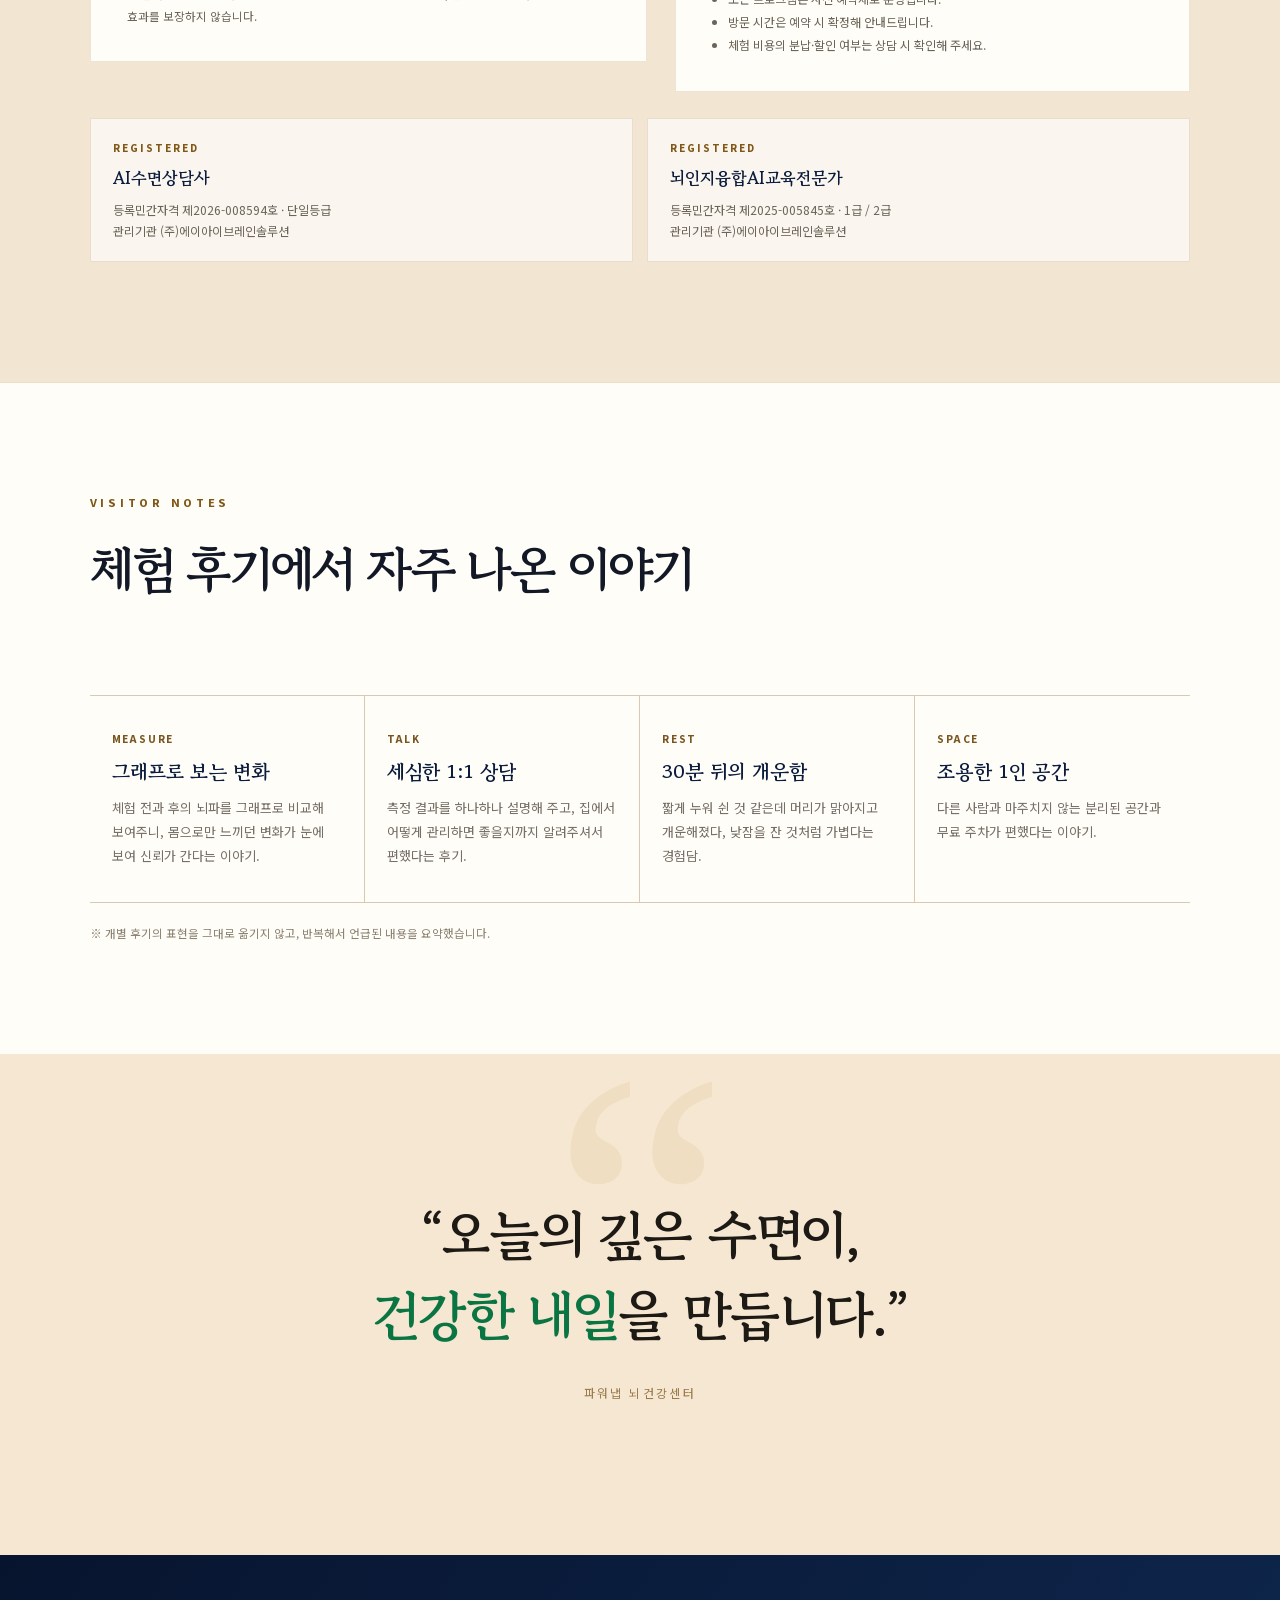
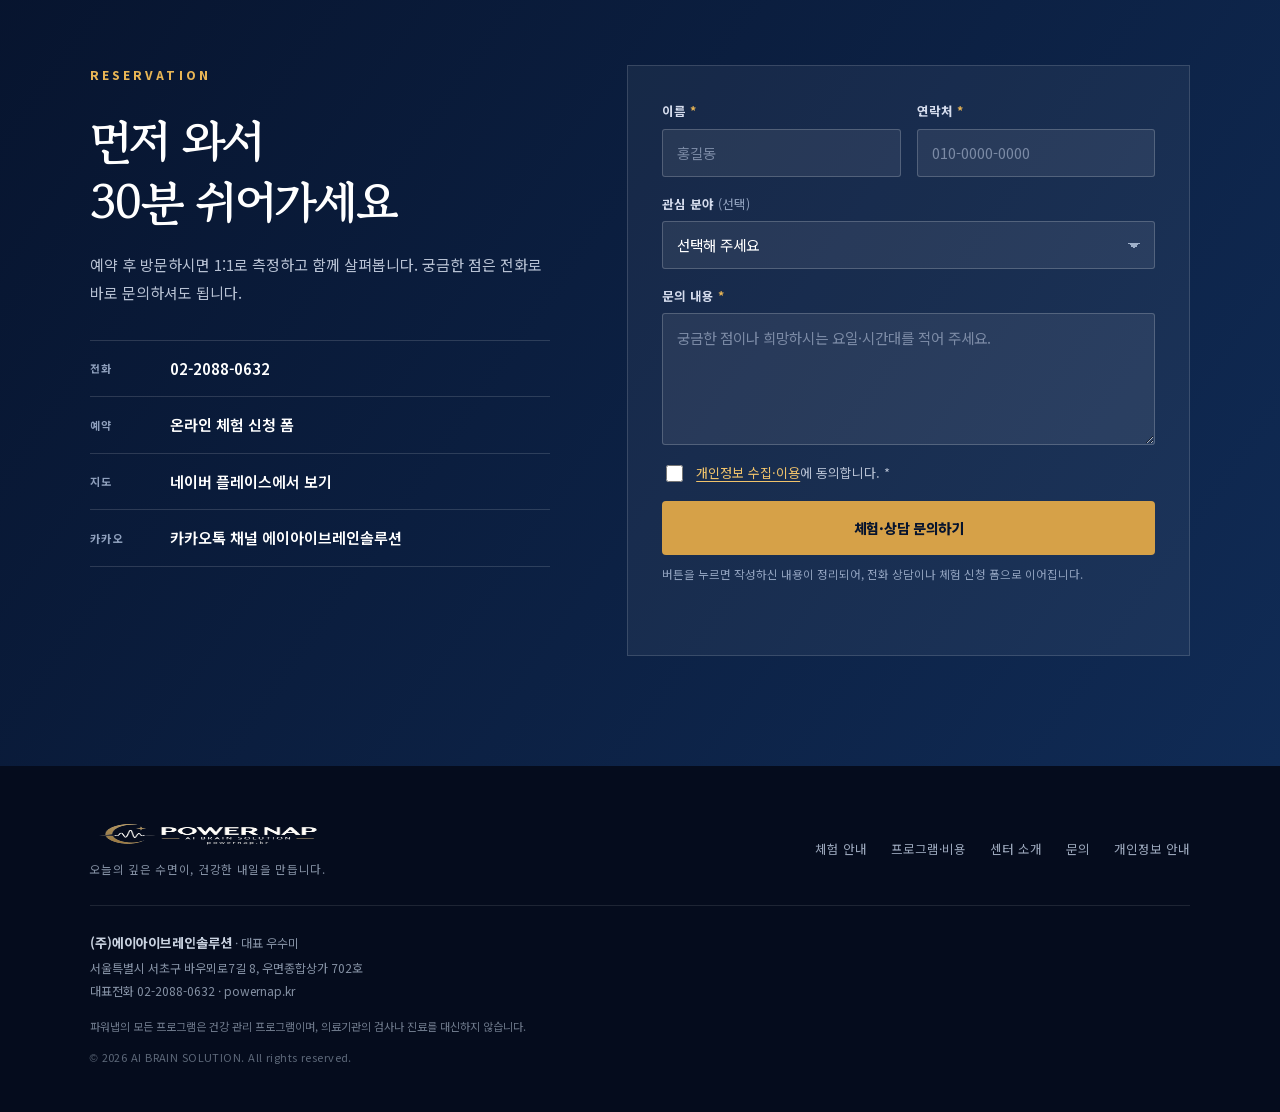
==== commit 7c8727ac: "포스터 잘림 수정·제품 홍보 영상 25초 추가·체험신청 QR 포스터 추가" ====
--- a/index.html
+++ b/index.html
@@ -172,7 +172,9 @@
 .film-chapters{list-style:none;margin:0;padding:0;border-top:1px solid rgba(255,255,255,.14)}
 .film-chapters li{padding:13px 0 13px 26px;border-bottom:1px solid rgba(255,255,255,.1);font-size:14.5px;color:#d5dced;position:relative}
 .film-chapters li:before{content:"▸";position:absolute;left:0;color:#e8b555;font-size:12px}
-.film-player{justify-self:center;width:min(100%,320px)}
+.film-block{justify-self:center;width:min(100%,620px)}
+.film-players{display:grid;grid-template-columns:repeat(2,minmax(0,1fr));gap:clamp(12px,1.6vw,22px);align-items:start}
+.film-player{width:100%;margin:0}
 .film-player video{display:block;width:100%;height:auto;border-radius:6px;background:#000;box-shadow:0 30px 60px rgba(0,0,0,.45)}
 .film-note{margin:14px 0 0;text-align:center;font-size:11.5px;letter-spacing:.04em;color:#8fa0bd;line-height:1.7}
 
@@ -412,21 +414,22 @@
   .recovery-lead{font-size:14.5px}
   .recovery-frame{padding:7px;border-radius:12px;box-shadow:0 16px 34px rgba(23,31,48,.14)}
   .recovery-frame img{border-radius:4px}
-  .recovery-hint{display:block;margin:12px 2px 0;text-align:center;font-size:11px;line-height:1.7;color:#8b8175}
+  .recovery-hint{display:block;margin:12px 2px 0;text-align:center;font-size:11.5px;line-height:1.7;color:#7b7266}
   .principle{padding:88px 22px}
   .principle-head{margin-bottom:40px}
   .programs{padding:22px 20px}
   .programs-list{grid-template-columns:1fr;gap:8px}
   .filmstrip{padding:84px 22px;gap:34px}
-  .film-player{width:min(100%,290px)}
+  .film-players{grid-template-columns:1fr;gap:22px}
+  .film-block{width:min(100%,300px)}
   .audience{padding:88px 22px}
   .audience-grid{grid-template-columns:1fr}
   .aud-card{padding:26px 20px}
   .shots{padding:84px 22px}
   .shots-wide{grid-template-columns:1fr;gap:10px}
   .shots-grid{grid-template-columns:repeat(2,1fr);gap:10px}
-  .shots-grid.three{grid-template-columns:1fr;gap:10px}
-  .shot.mat img{aspect-ratio:auto;object-fit:none;padding:0;border:0}
+  .shots-grid.three{grid-template-columns:1fr;gap:10px;align-items:start}
+  .shot.mat img{aspect-ratio:auto;object-fit:contain;padding:0;border:0;width:100%;height:auto}
   .steps{padding:84px 22px}
   .inset-frame{left:-5%;width:40%;padding:6px}
   .audience-slide{padding:8px}
@@ -633,19 +636,31 @@
   <div class="film-copy">
     <p class="eyebrow">BRAND FILM</p>
     <h2 class="reveal">영상으로 만나는<br>POWER NAP</h2>
-    <p class="reveal">10초 브랜드 콘셉트 영상입니다. 로봇 캐릭터와 뇌 그래픽으로 파워냅의 메시지를 담았습니다.</p>
+    <p class="reveal">브랜드 콘셉트 10초 영상과, 기기와 프로그램을 소개하는 25초 영상을 함께 담았습니다.</p>
     <ul class="film-chapters">
       <li>AI BRAIN SOLUTION 브랜드</li>
       <li>AI 두뇌훈련·뇌청소 메시지</li>
       <li>마스코트 캐릭터와 기기</li>
-      <li>10초 · 소리 포함</li>
+      <li>브랜드 10초 · 제품 소개 25초</li>
     </ul>
   </div>
-  <div class="film-player">
-    <video controls playsinline preload="metadata" poster="assets/brand-film-poster.jpg" width="720" height="1280">
-      <source src="assets/brand-film.mp4" type="video/mp4">
-      브라우저가 영상을 지원하지 않습니다. <a href="assets/brand-film.mp4">영상 열기</a>
-    </video>
+  <div class="film-block">
+    <div class="film-players">
+      <figure class="film-player">
+        <video controls playsinline preload="metadata" poster="assets/brand-film-poster.jpg" width="720" height="1280">
+          <source src="assets/brand-film.mp4" type="video/mp4">
+          브라우저가 영상을 지원하지 않습니다. <a href="assets/brand-film.mp4">영상 열기</a>
+        </video>
+        <figcaption class="film-note">브랜드 콘셉트 · 10초</figcaption>
+      </figure>
+      <figure class="film-player">
+        <video controls playsinline preload="metadata" poster="assets/promo-video-poster.jpg" width="406" height="720">
+          <source src="assets/promo-video.mp4" type="video/mp4">
+          브라우저가 영상을 지원하지 않습니다. <a href="assets/promo-video.mp4">영상 열기</a>
+        </video>
+        <figcaption class="film-note">제품 소개 · 25초</figcaption>
+      </figure>
+    </div>
     <p class="film-note">뇌 그래픽은 설명을 위한 표현이며 실제 측정 데이터가 아닙니다.</p>
   </div>
 </section>
@@ -750,6 +765,10 @@
       <figcaption>대표 소개 포스터</figcaption>
     </figure>
   </div>
+  <figure class="shots-single reveal">
+    <img src="assets/poster-qr.jpg" alt="파워냅 뇌건강 — 지금 체험해 보세요. QR코드를 스캔해 신청서를 작성하시면 되고, 문의는 02-2088-0632입니다" width="1672" height="1251" loading="lazy">
+    <figcaption>체험 신청 안내 — QR코드로 신청서 작성</figcaption>
+  </figure>
   <p class="principle-note">이미지는 파워냅 공식 제작물입니다. 포스터에 적힌 프로그램 이름(치매예방·인지건강 등)은 건강 관리 프로그램의 명칭이며, 질병의 예방이나 개선 효과를 보장하지 않습니다.</p>
 </section>
 
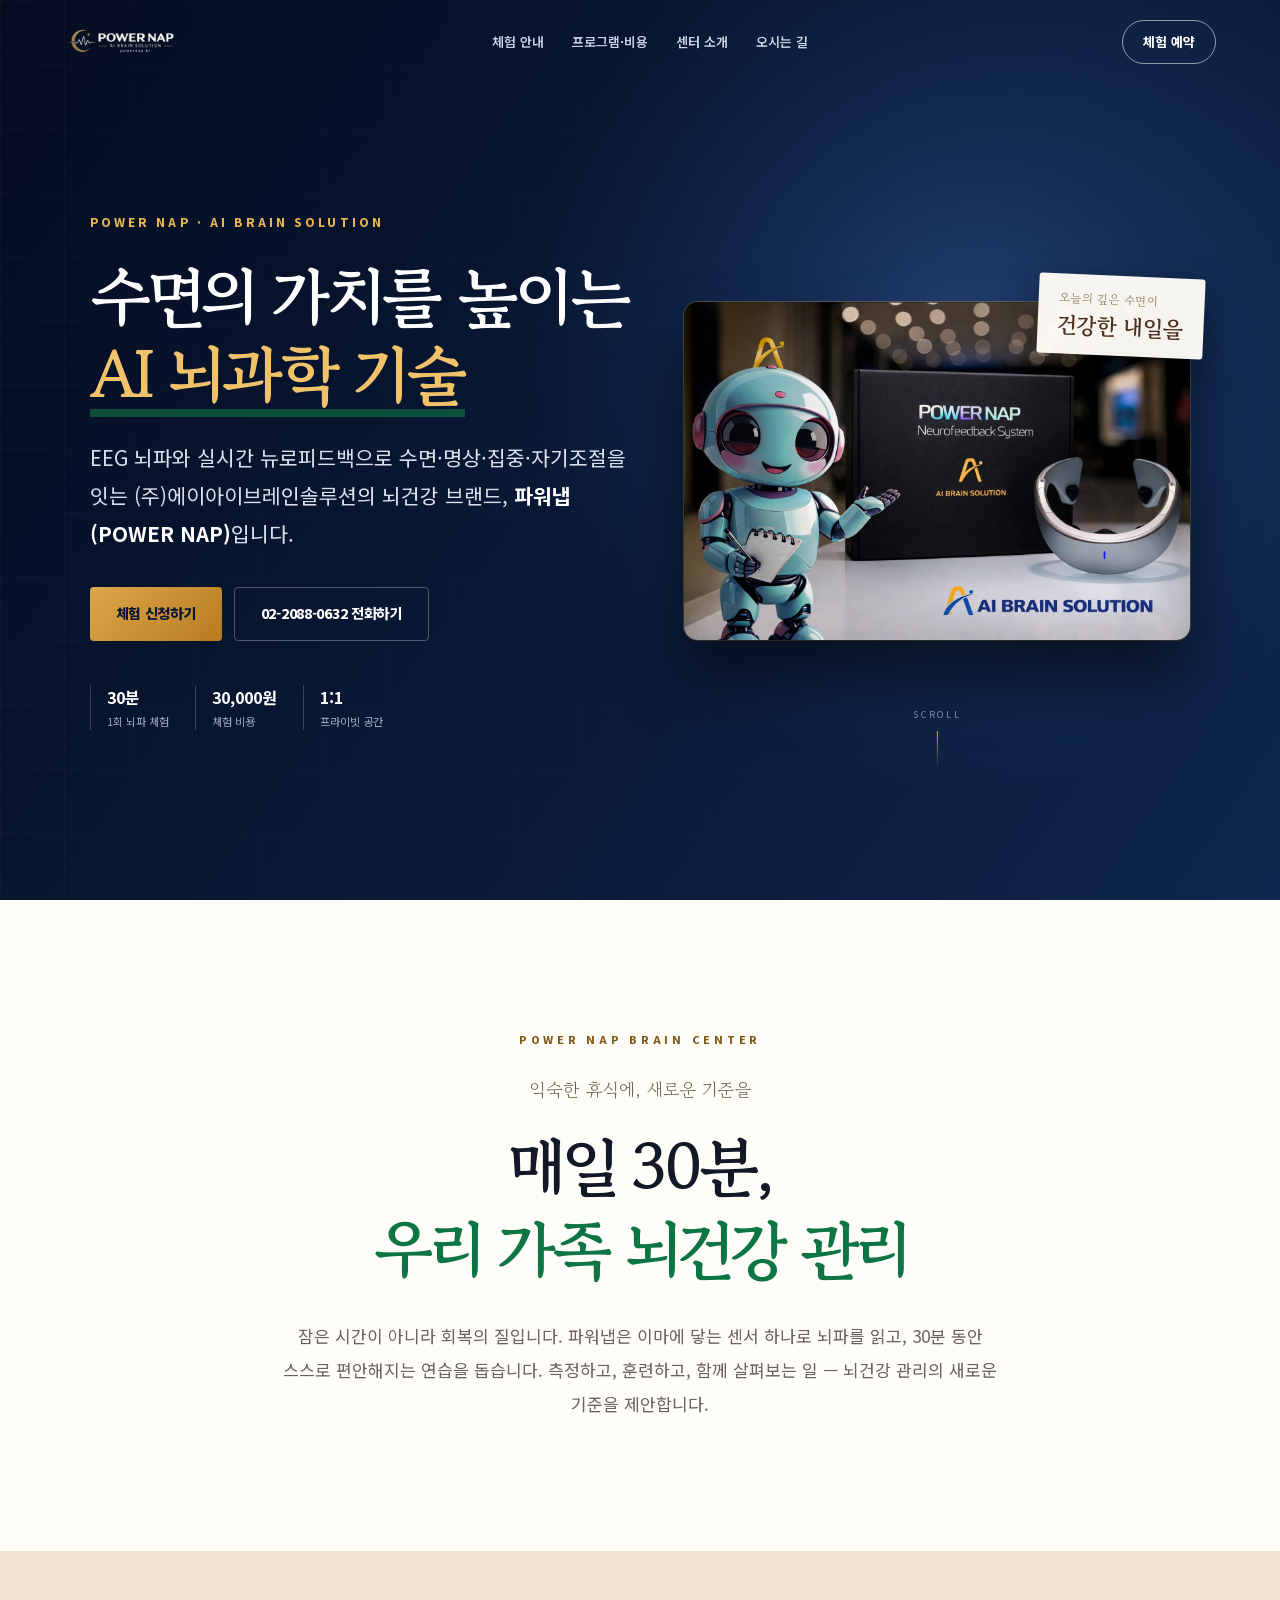
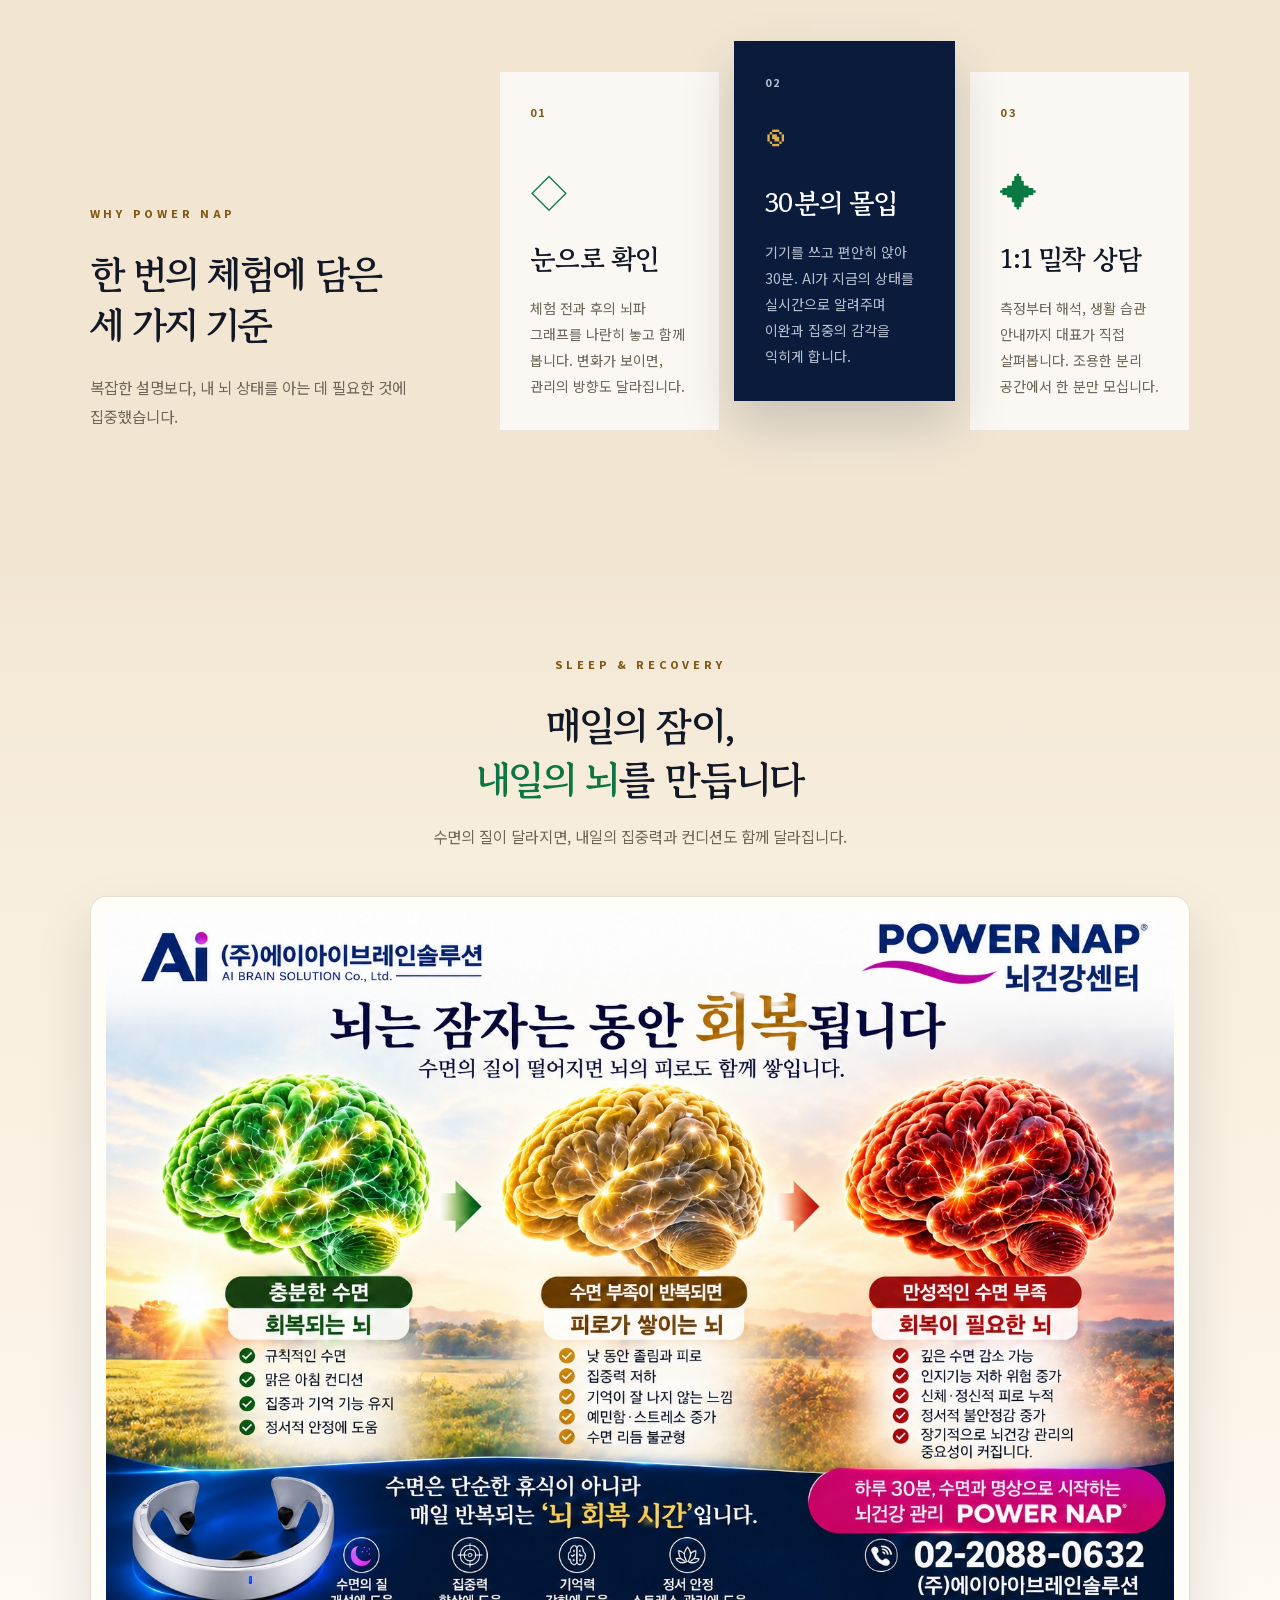
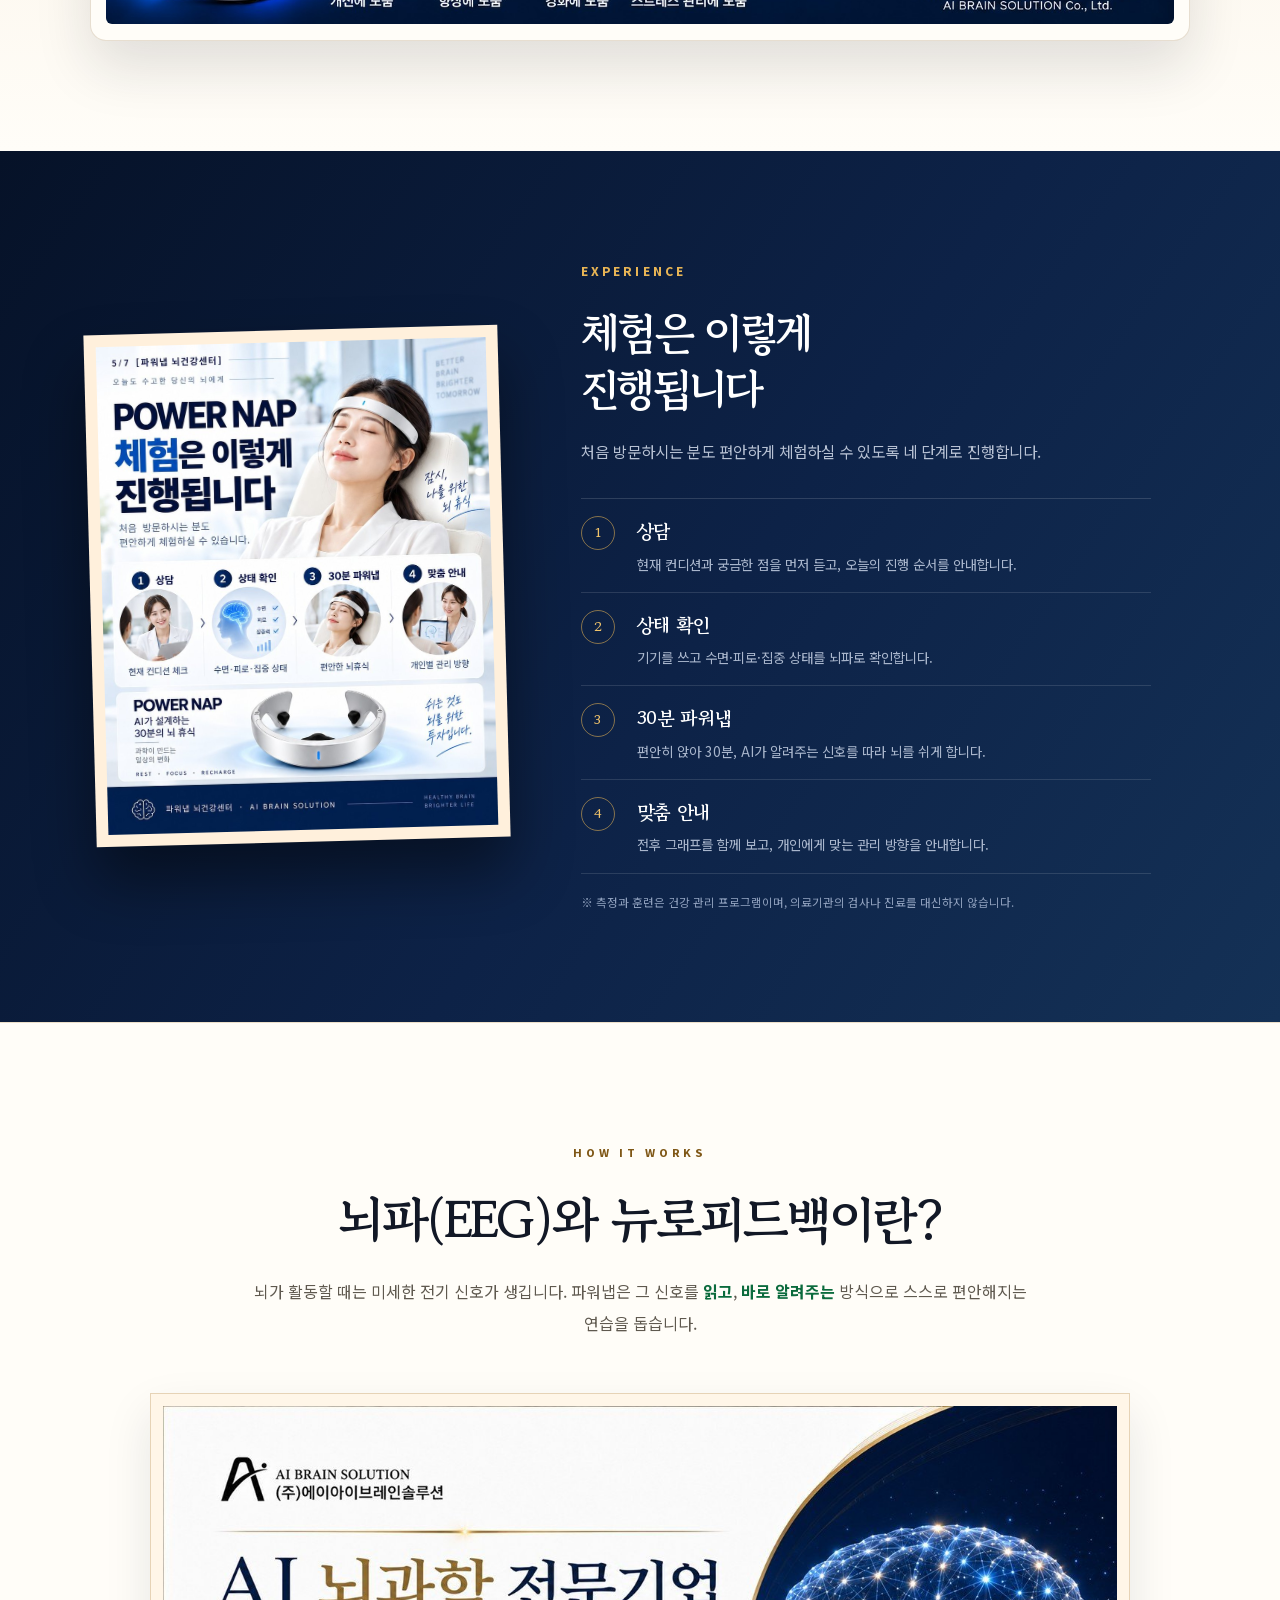
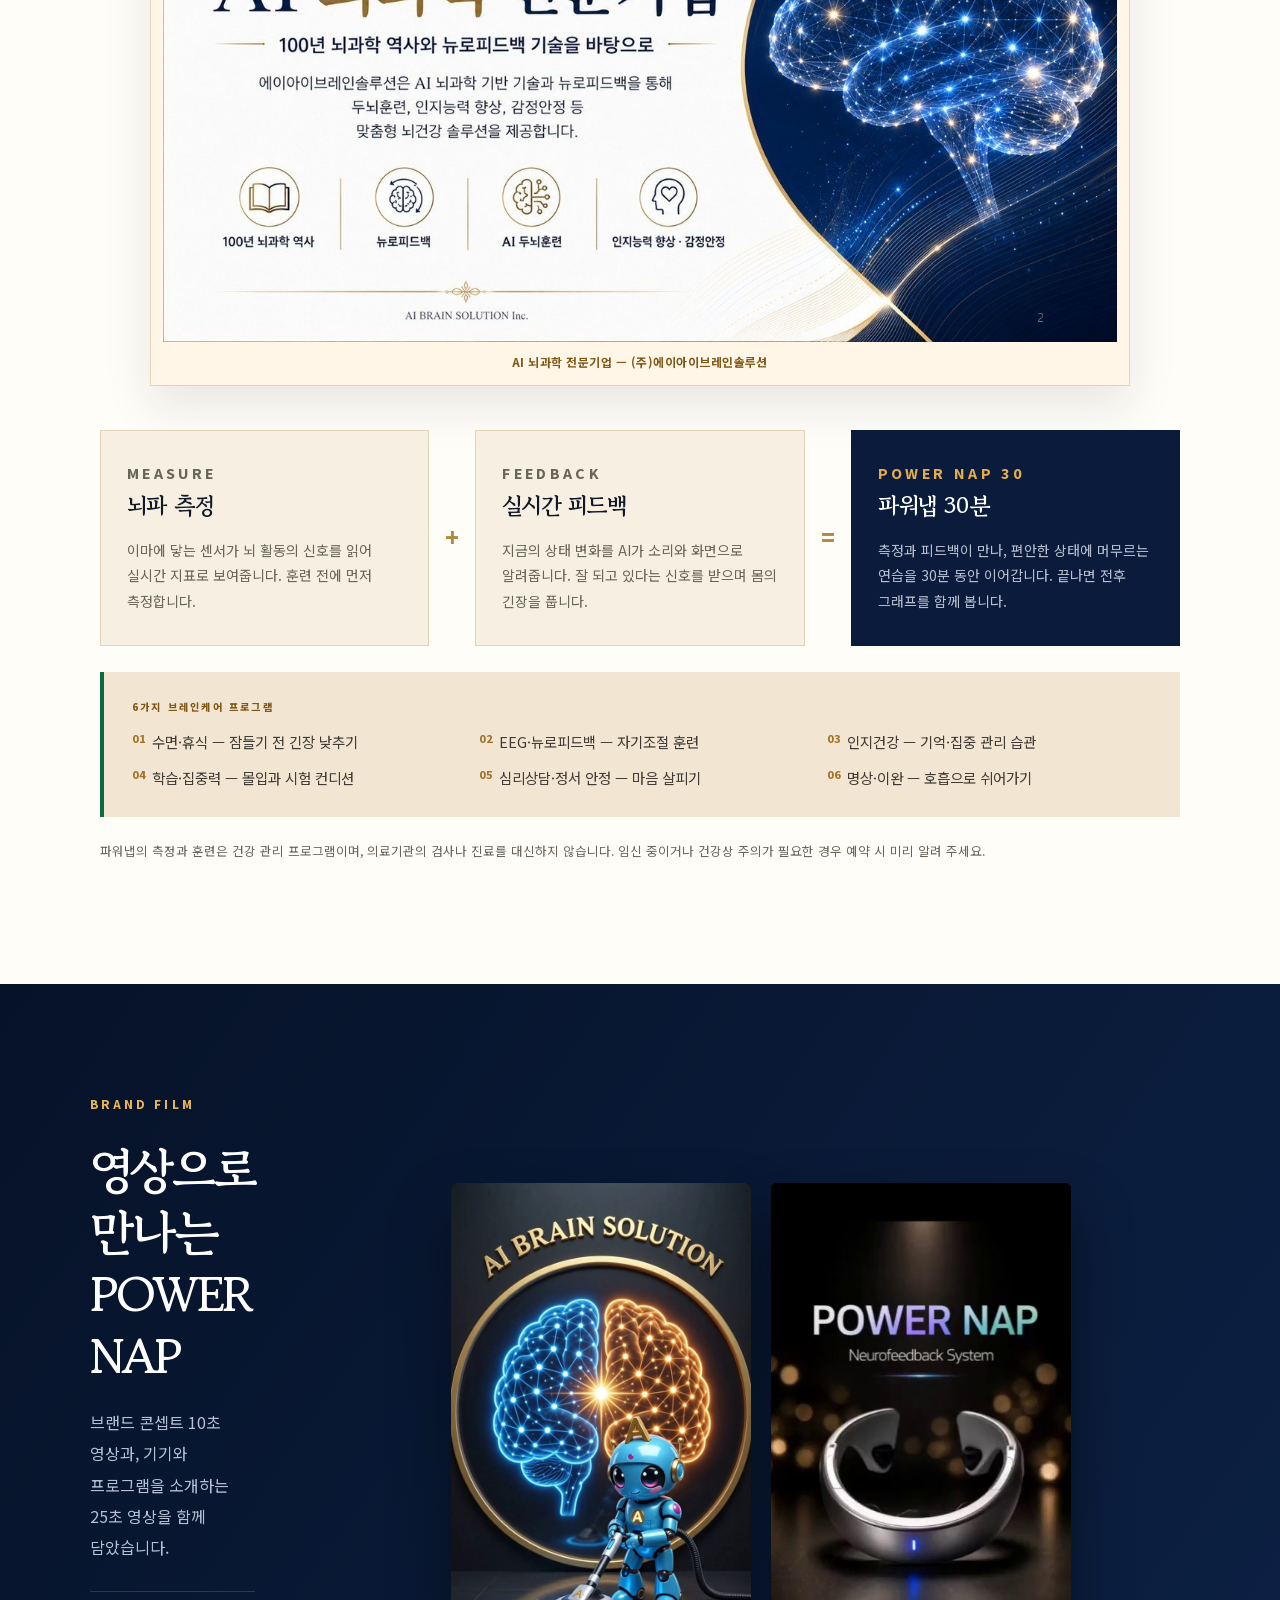
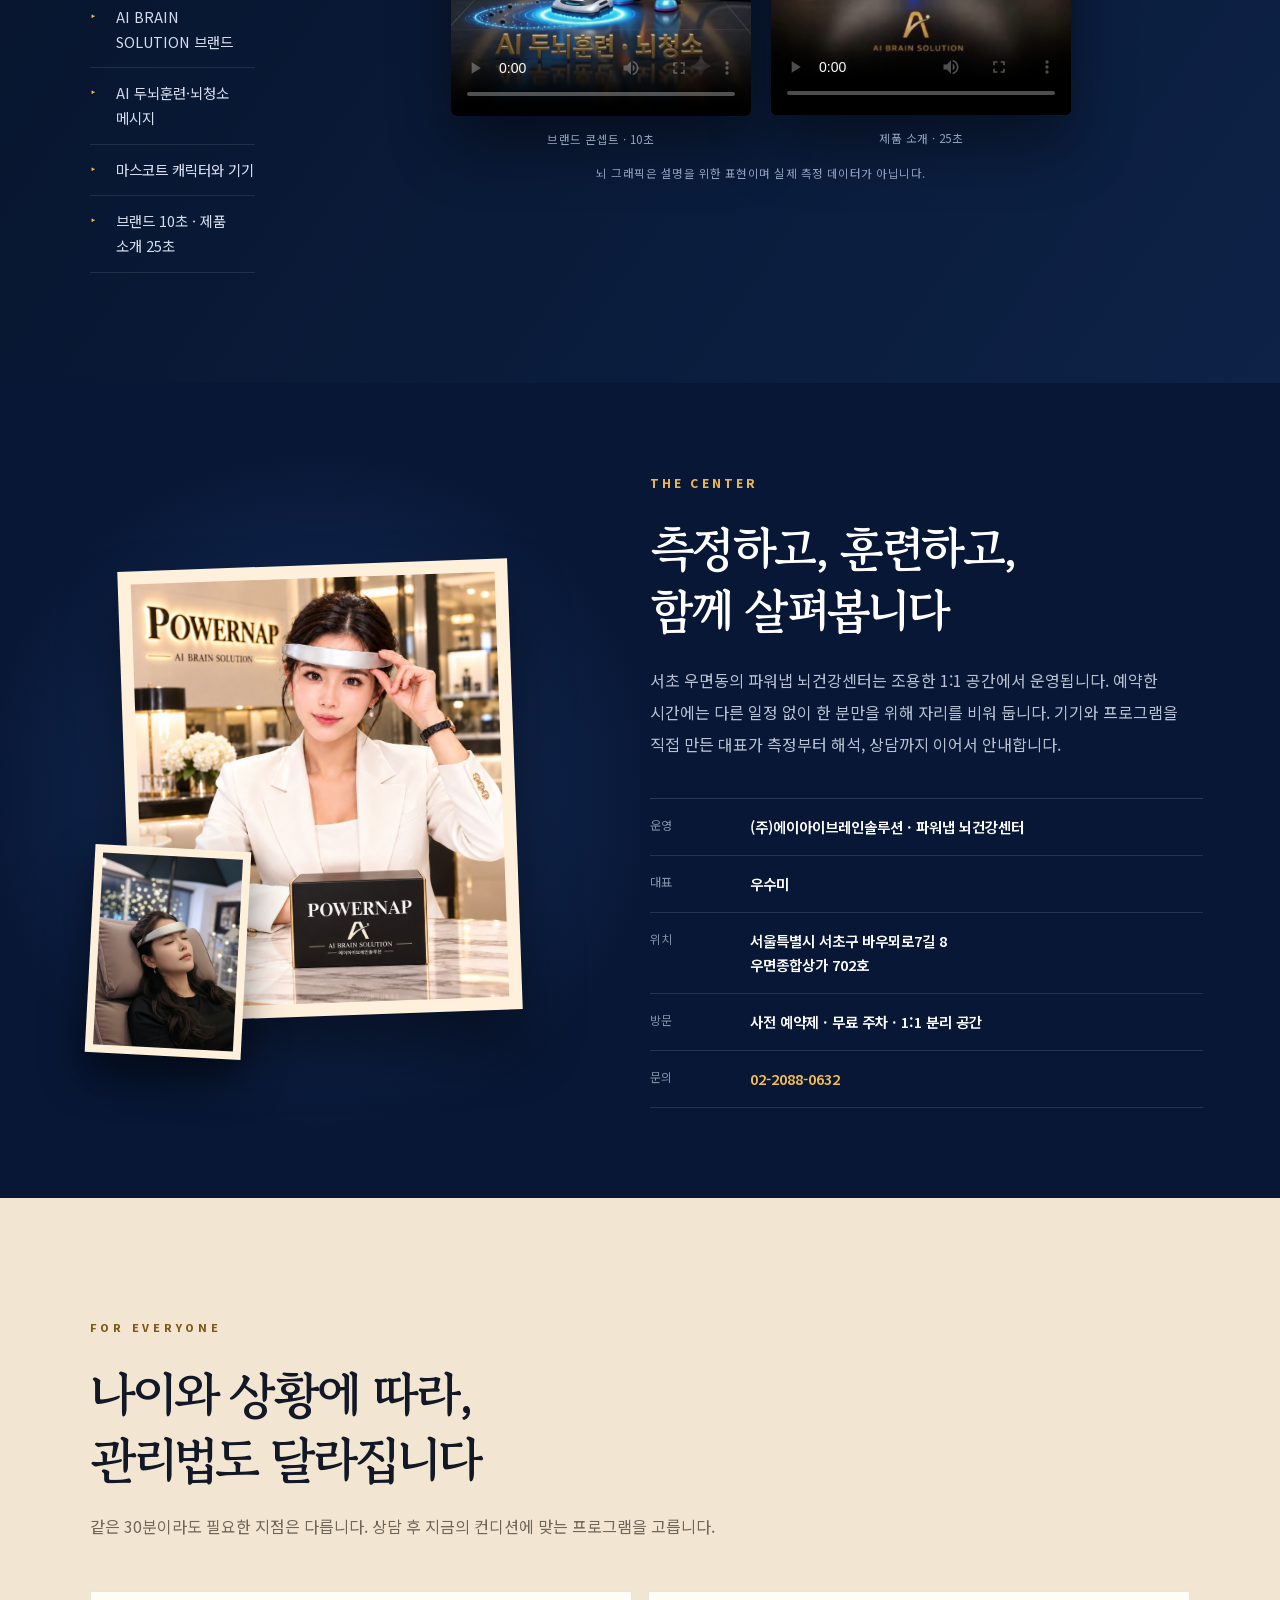
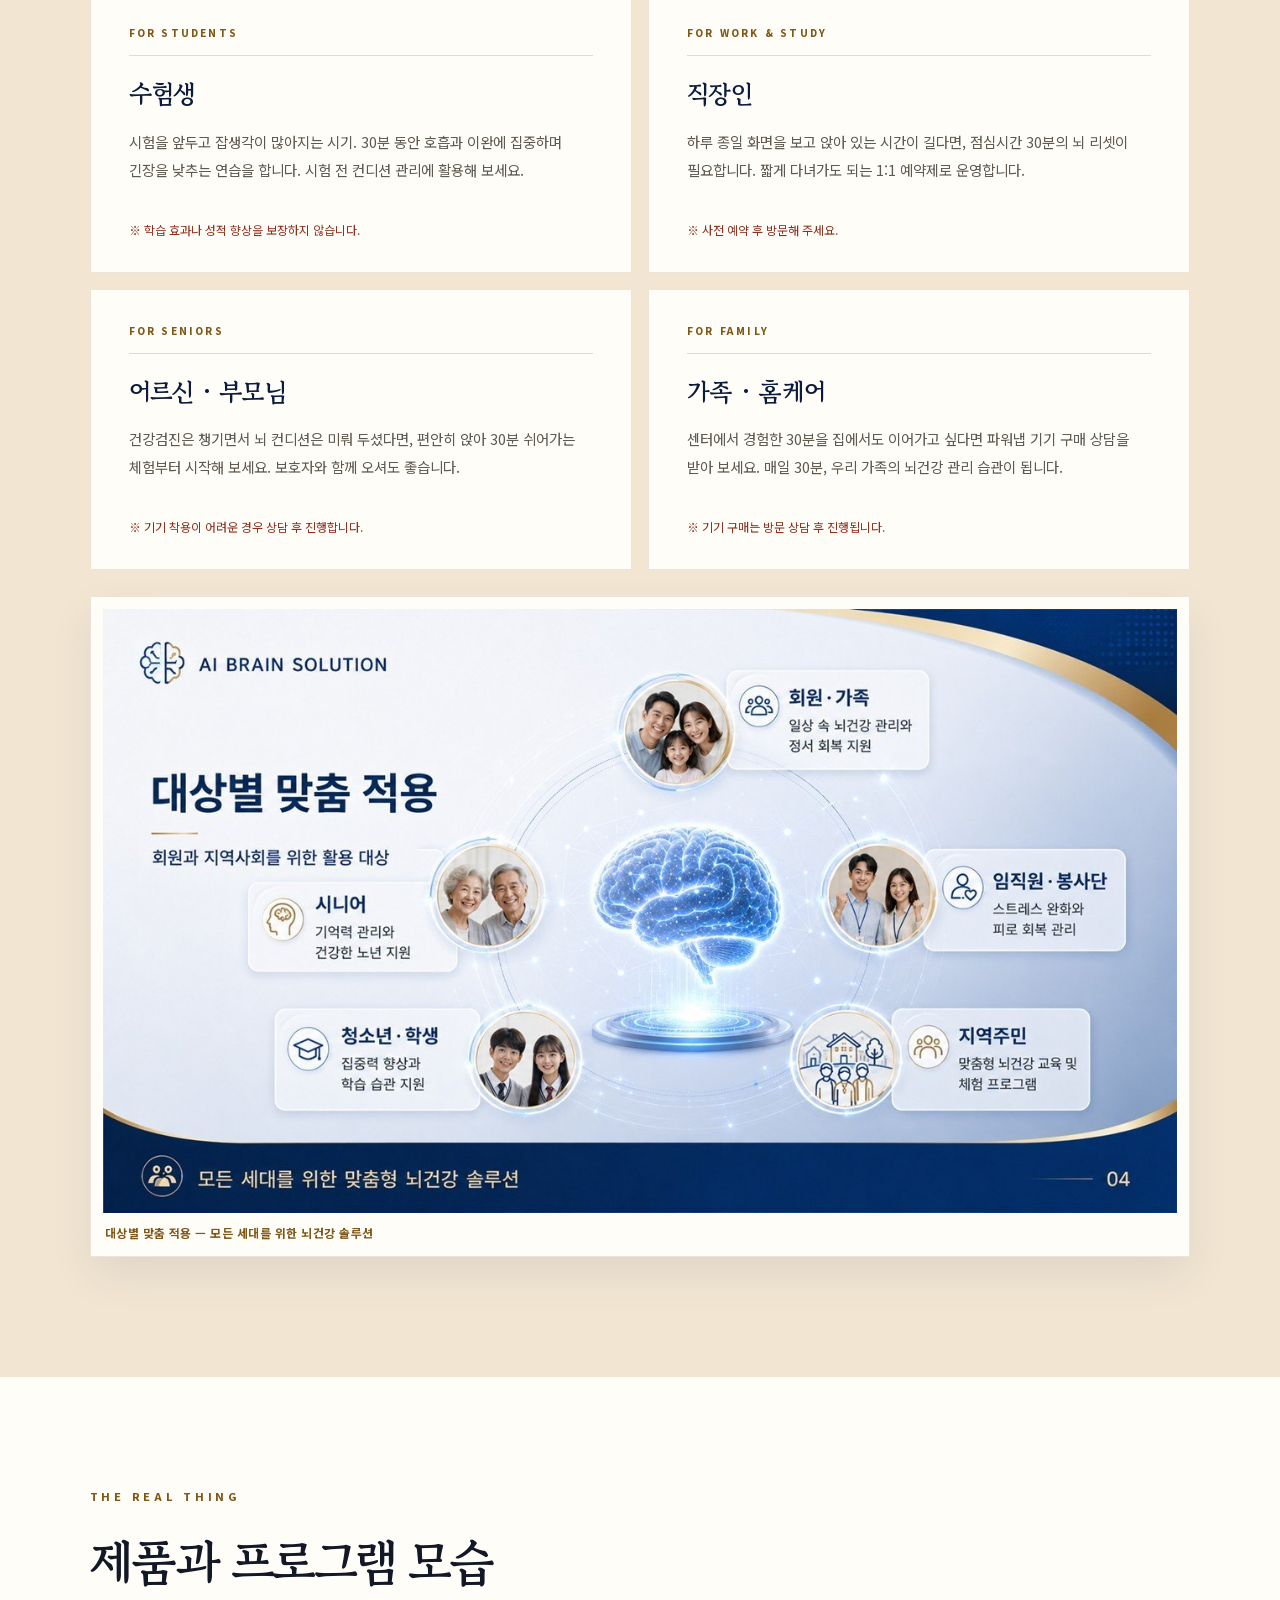
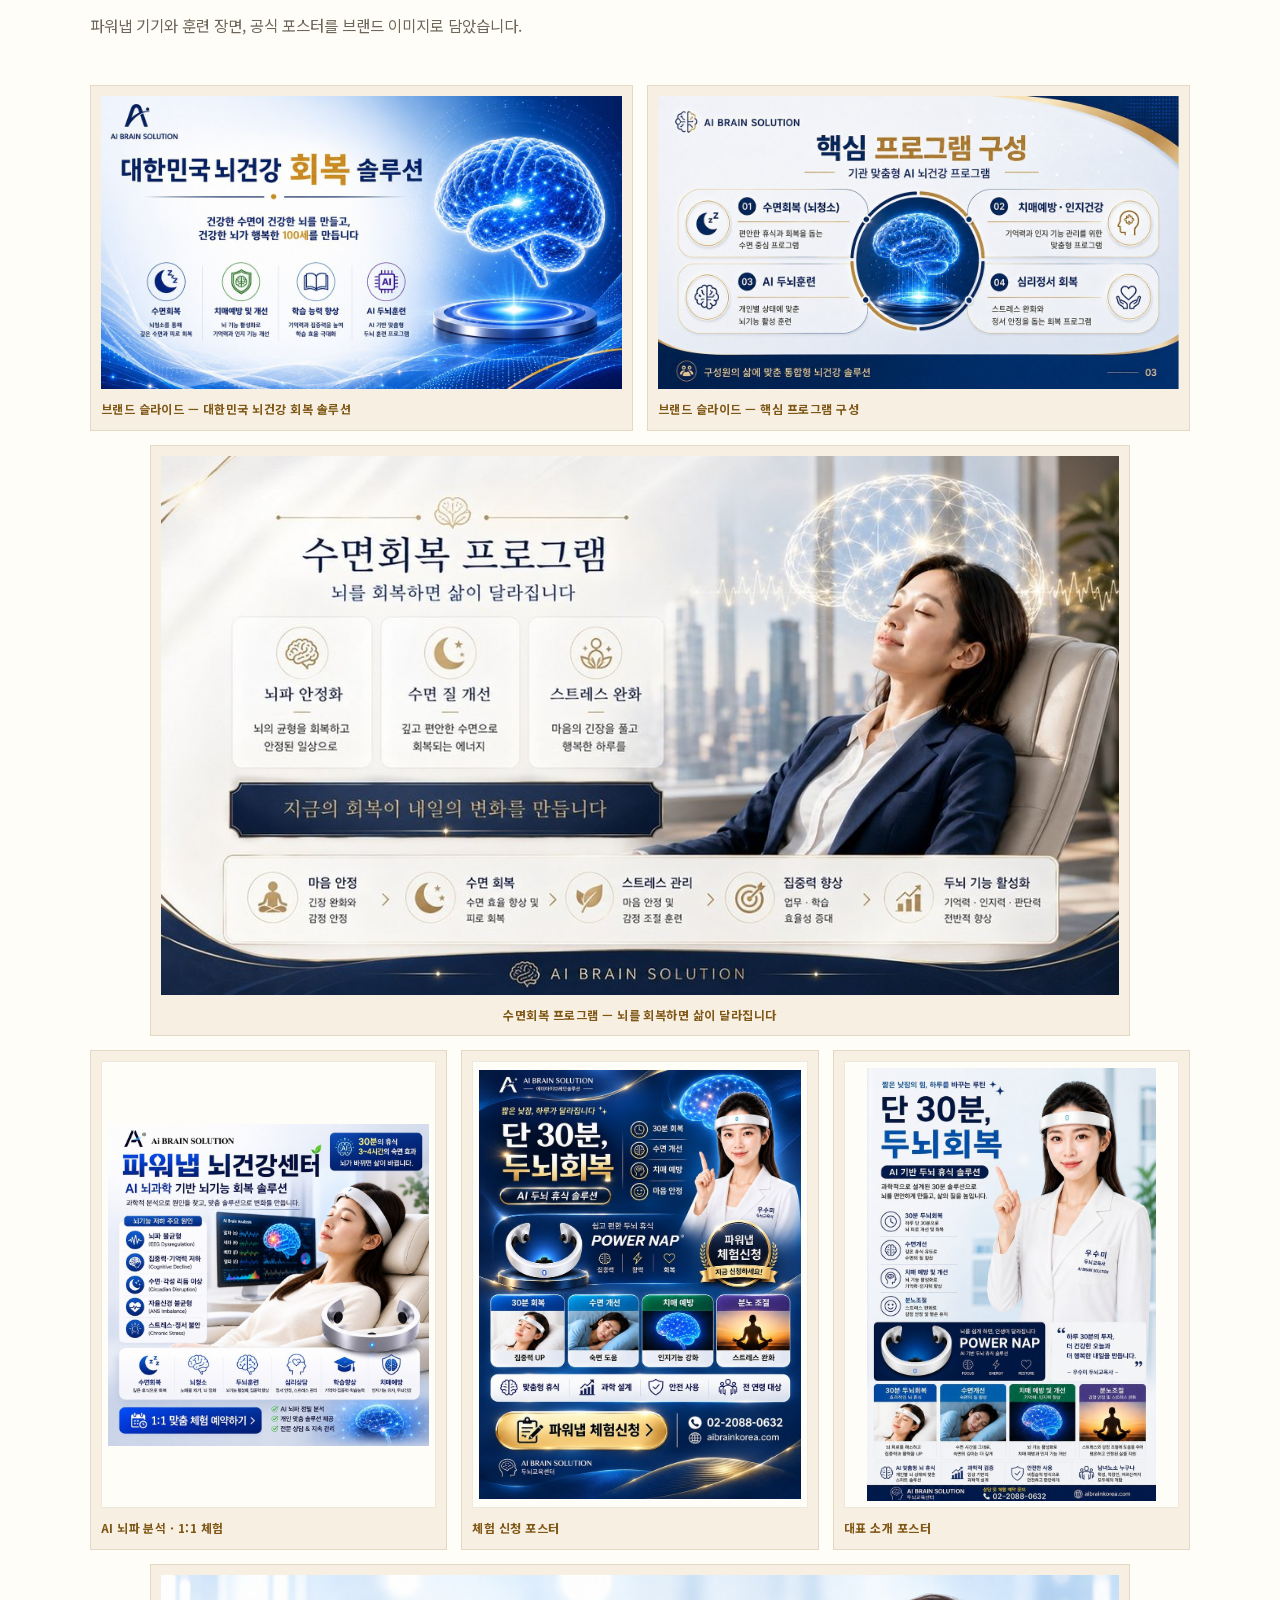
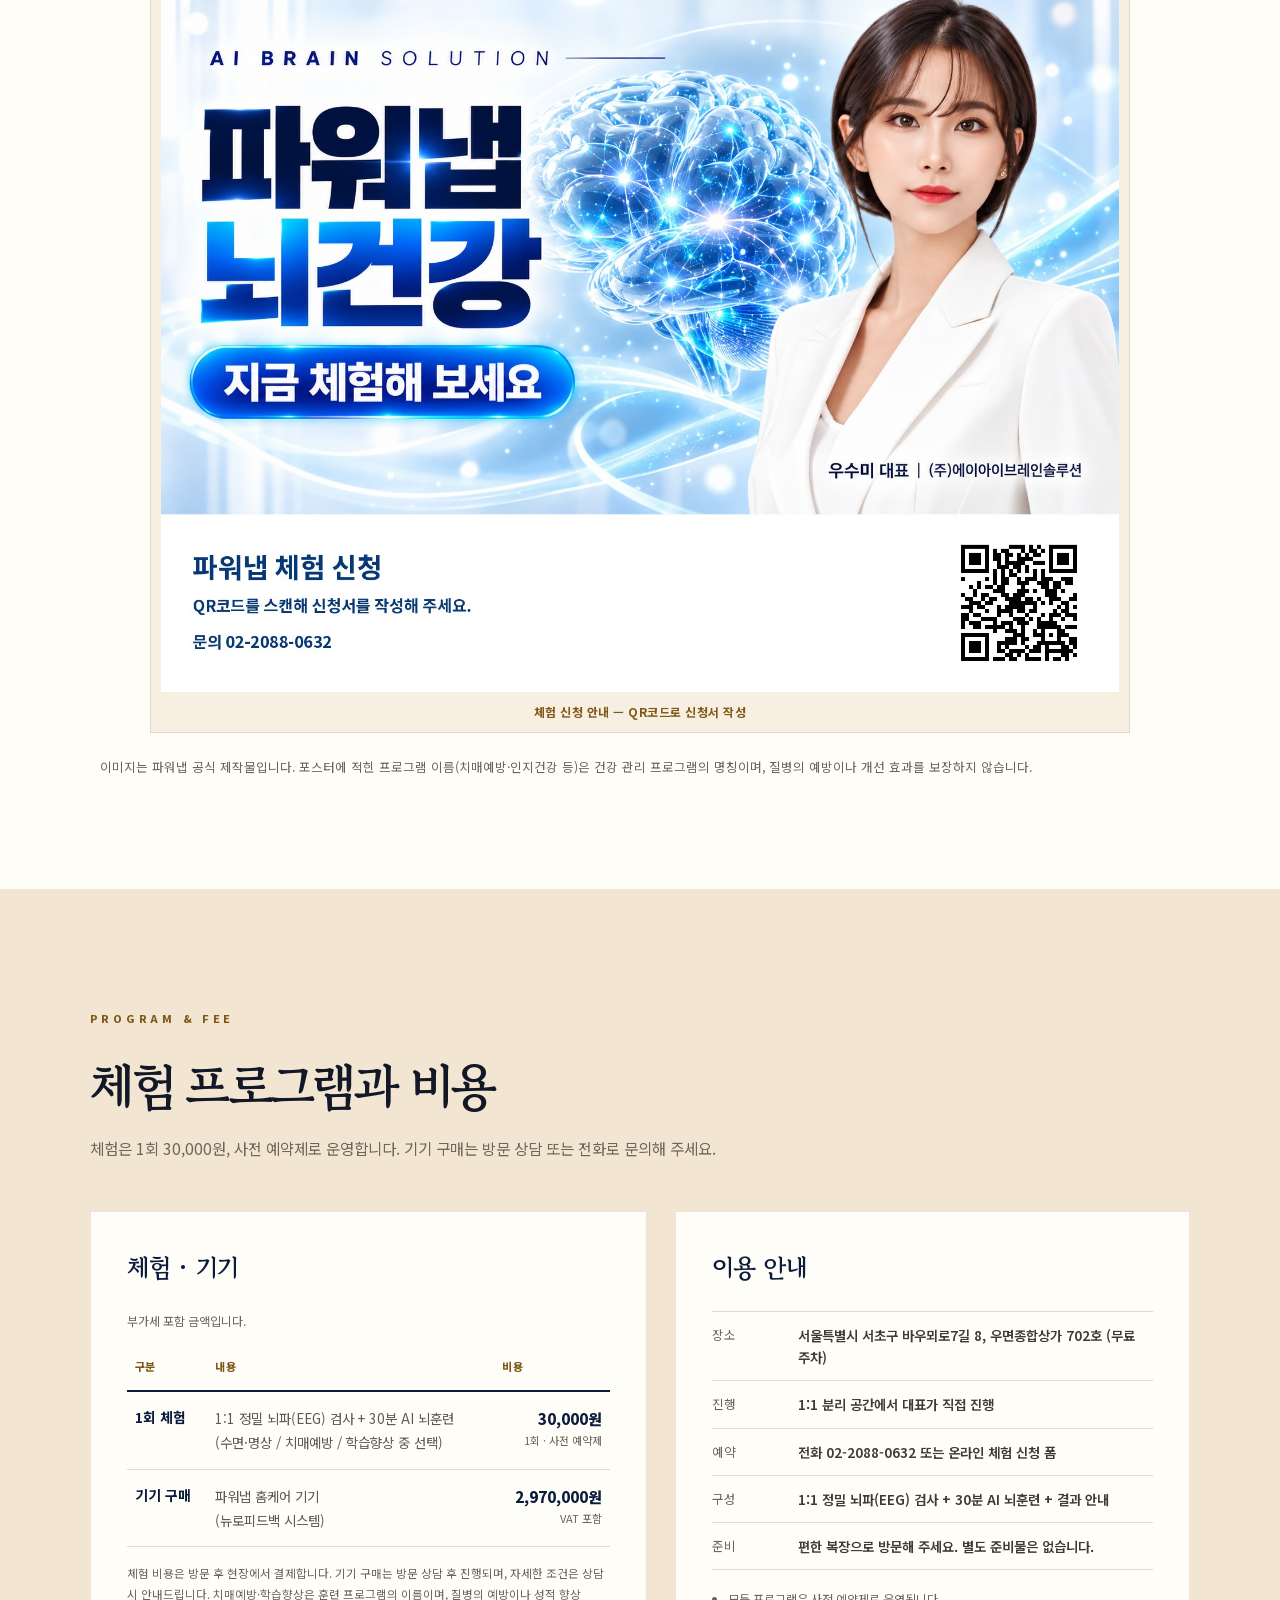
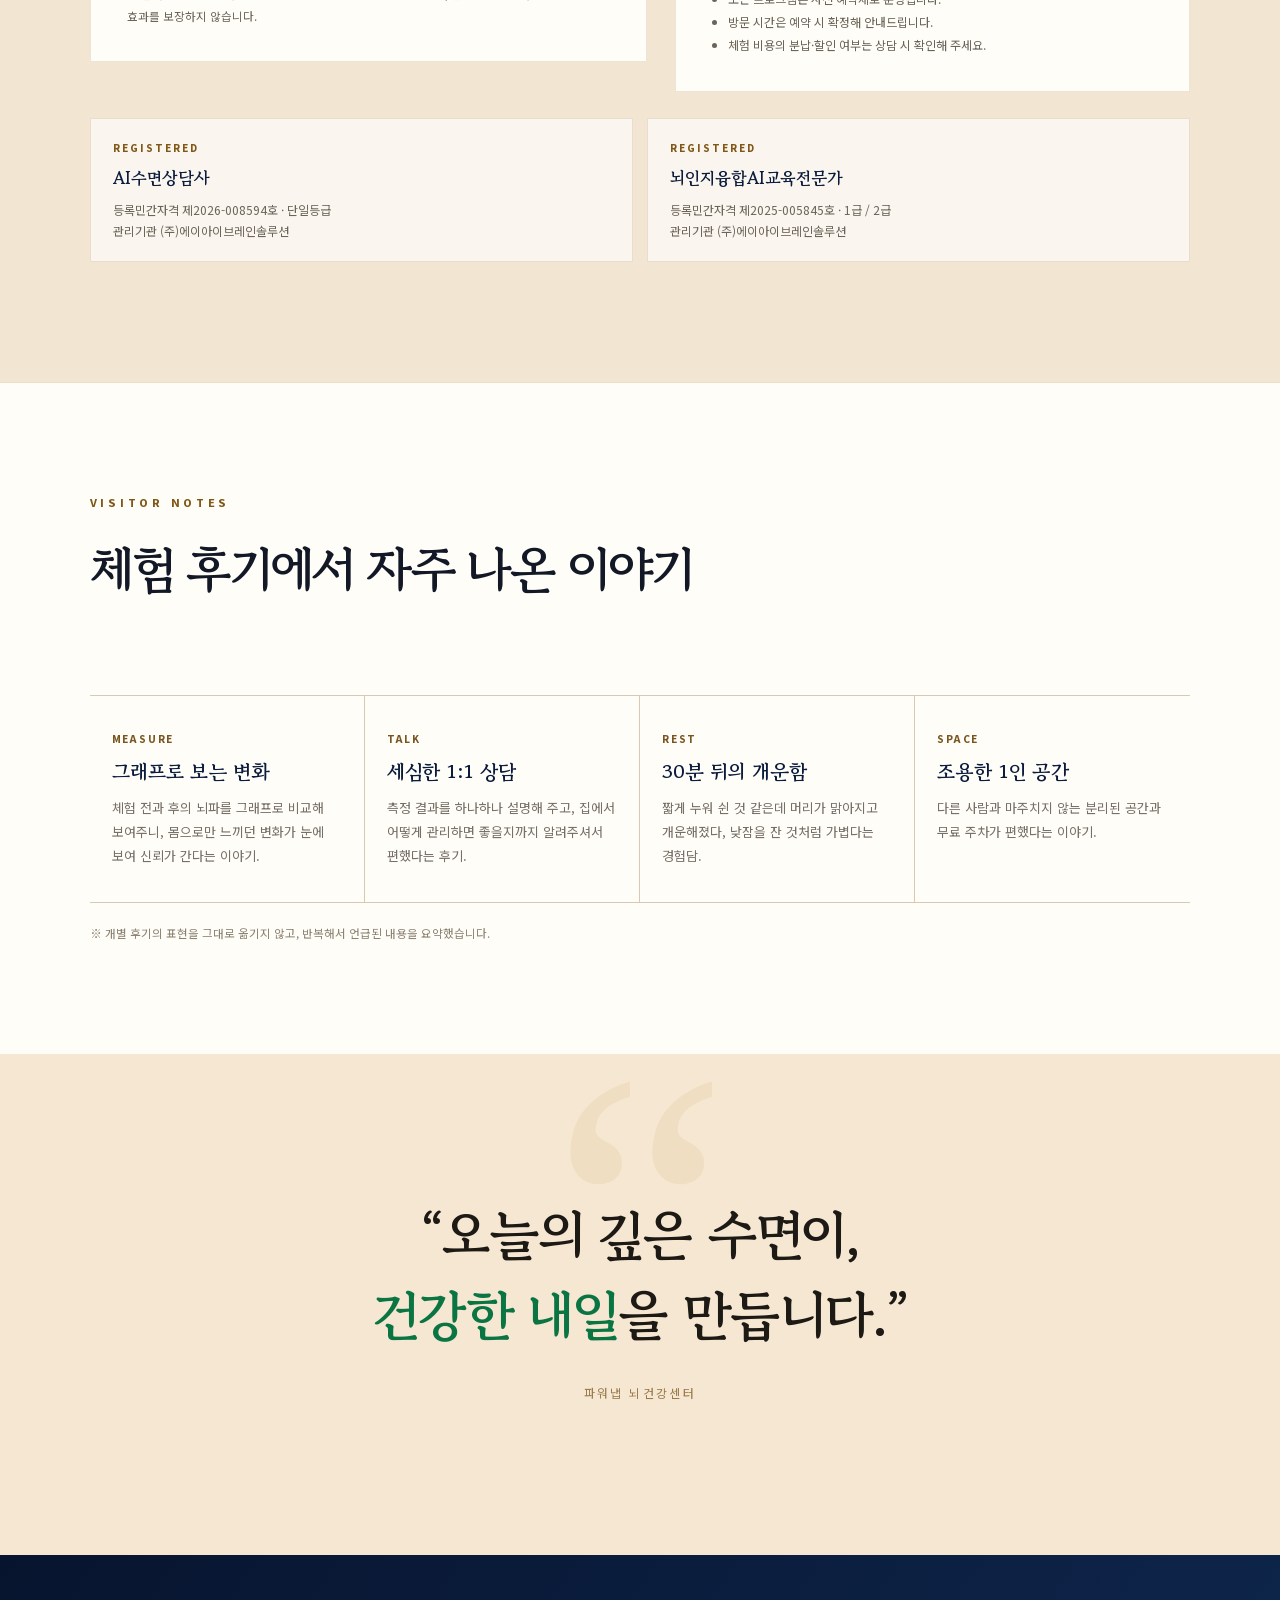
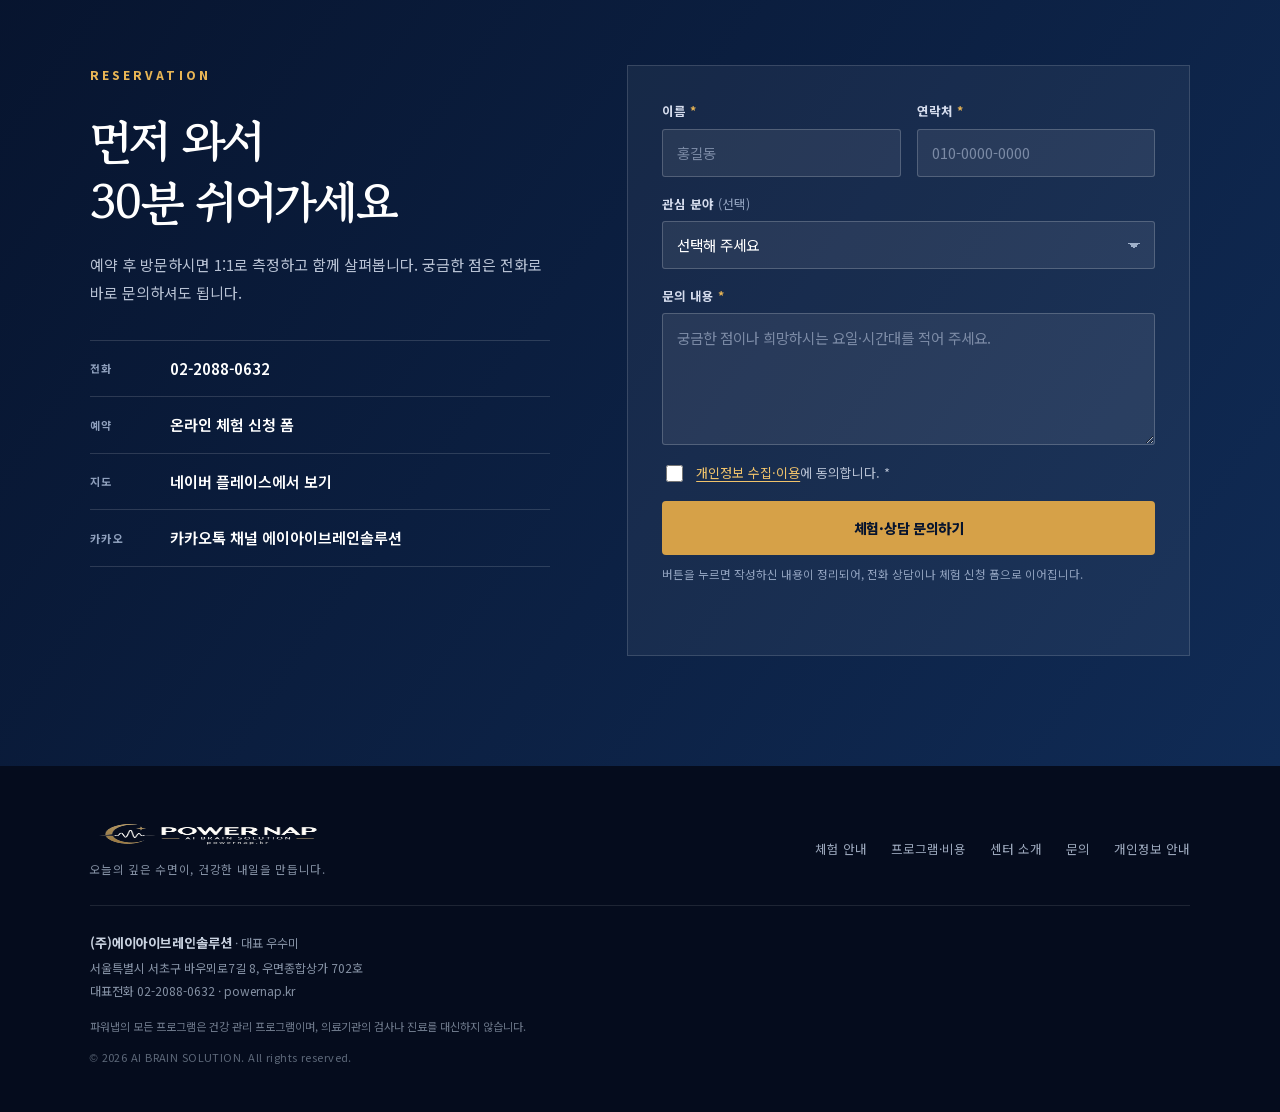
==== commit dedc7908: "영상·갤러리 섹션에 앵커(#film, #gallery) 추가" ====
--- a/index.html
+++ b/index.html
@@ -632,7 +632,7 @@
 </section>
 
 <!-- 영상 -->
-<section class="filmstrip">
+<section class="filmstrip" id="film">
   <div class="film-copy">
     <p class="eyebrow">BRAND FILM</p>
     <h2 class="reveal">영상으로 만나는<br>POWER NAP</h2>
@@ -731,7 +731,7 @@
 </section>
 
 <!-- 실제 모습 -->
-<section class="shots">
+<section class="shots" id="gallery">
   <div class="shots-head">
     <p class="section-label">THE REAL THING</p>
     <h2 class="reveal">제품과 프로그램 모습</h2>
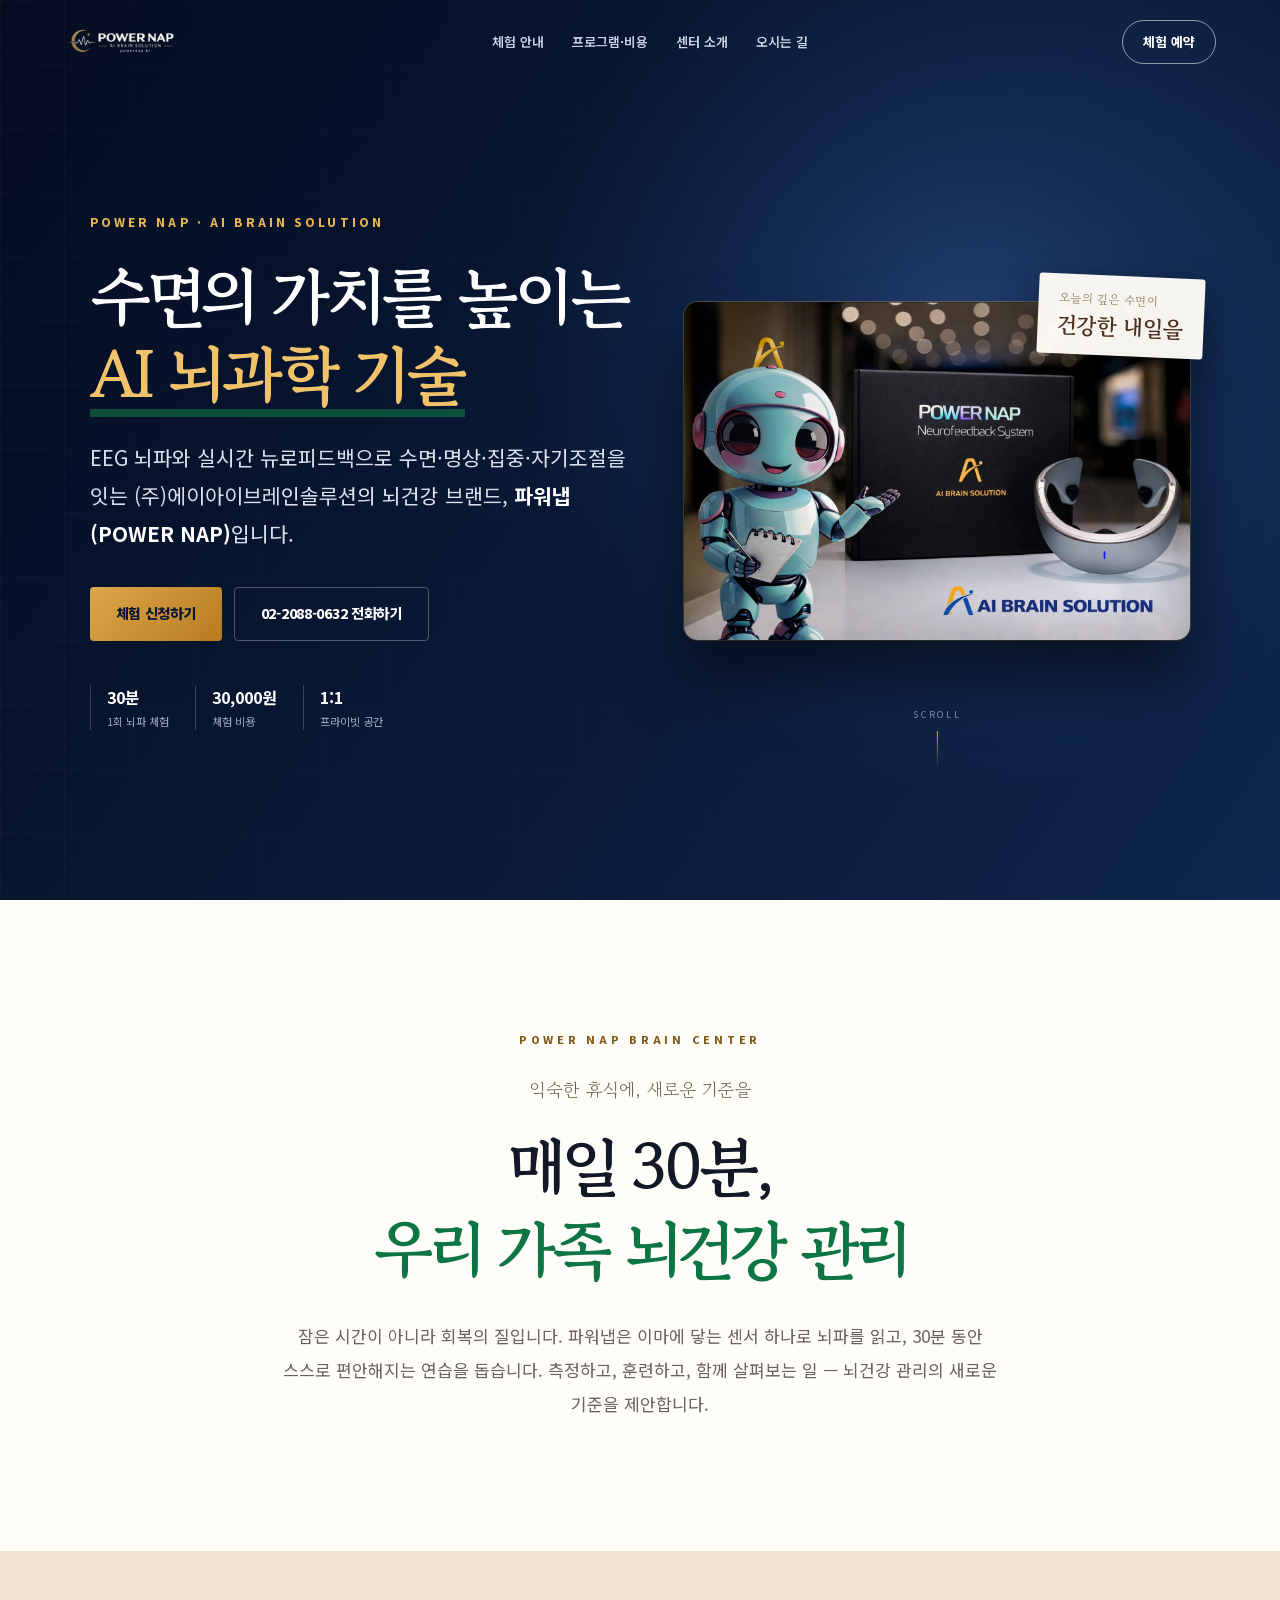
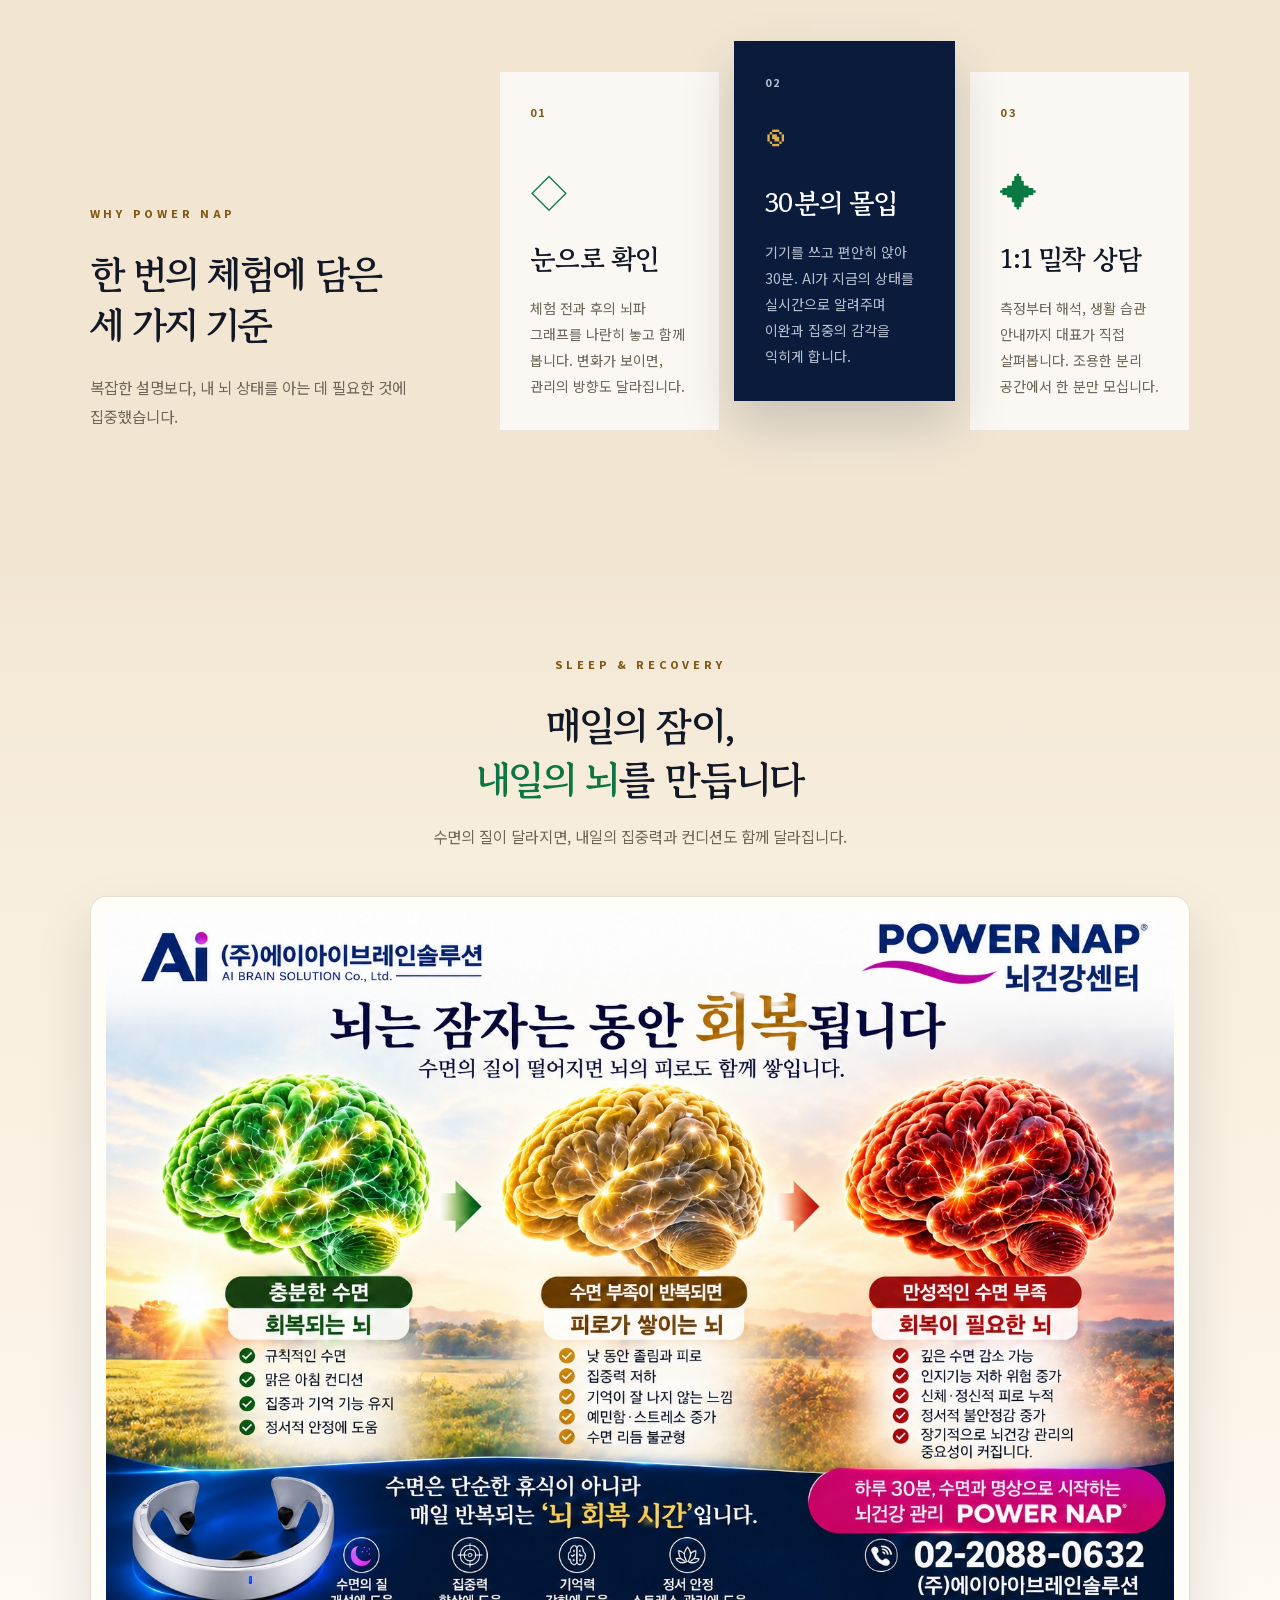
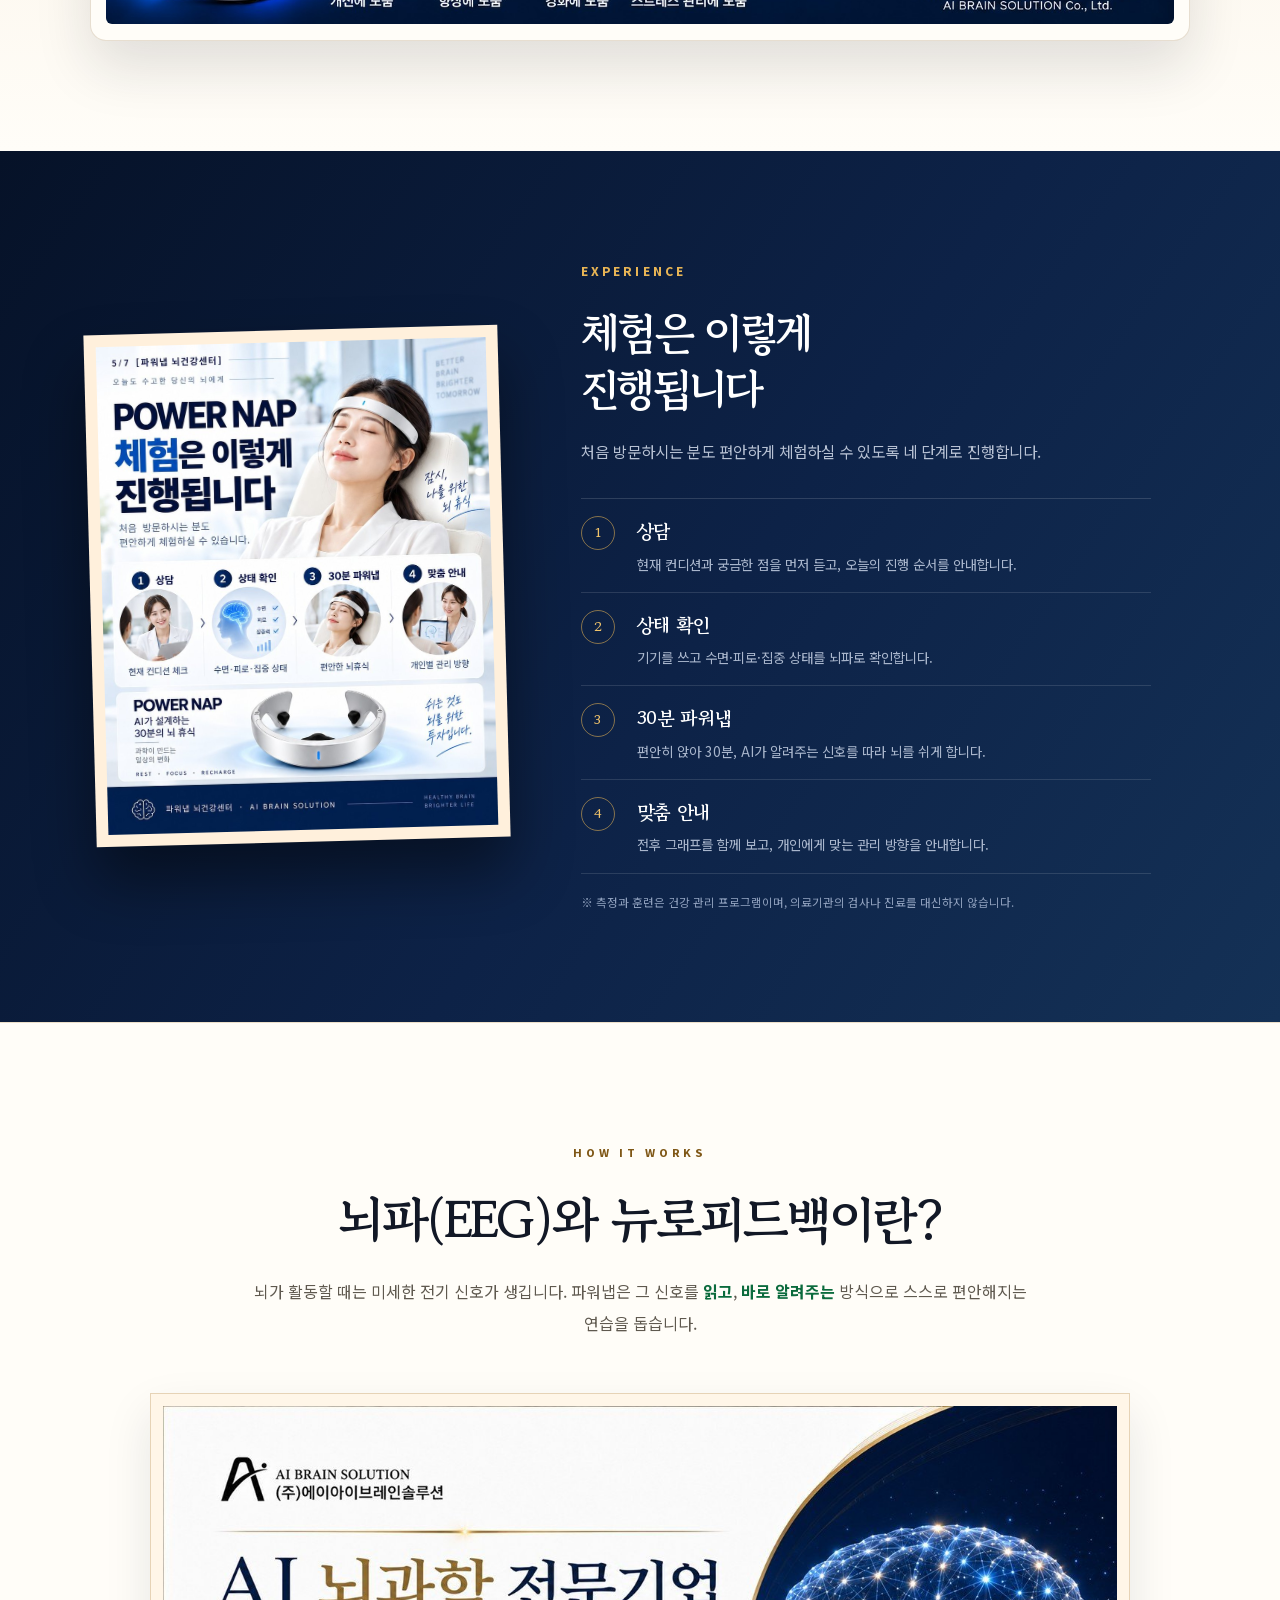
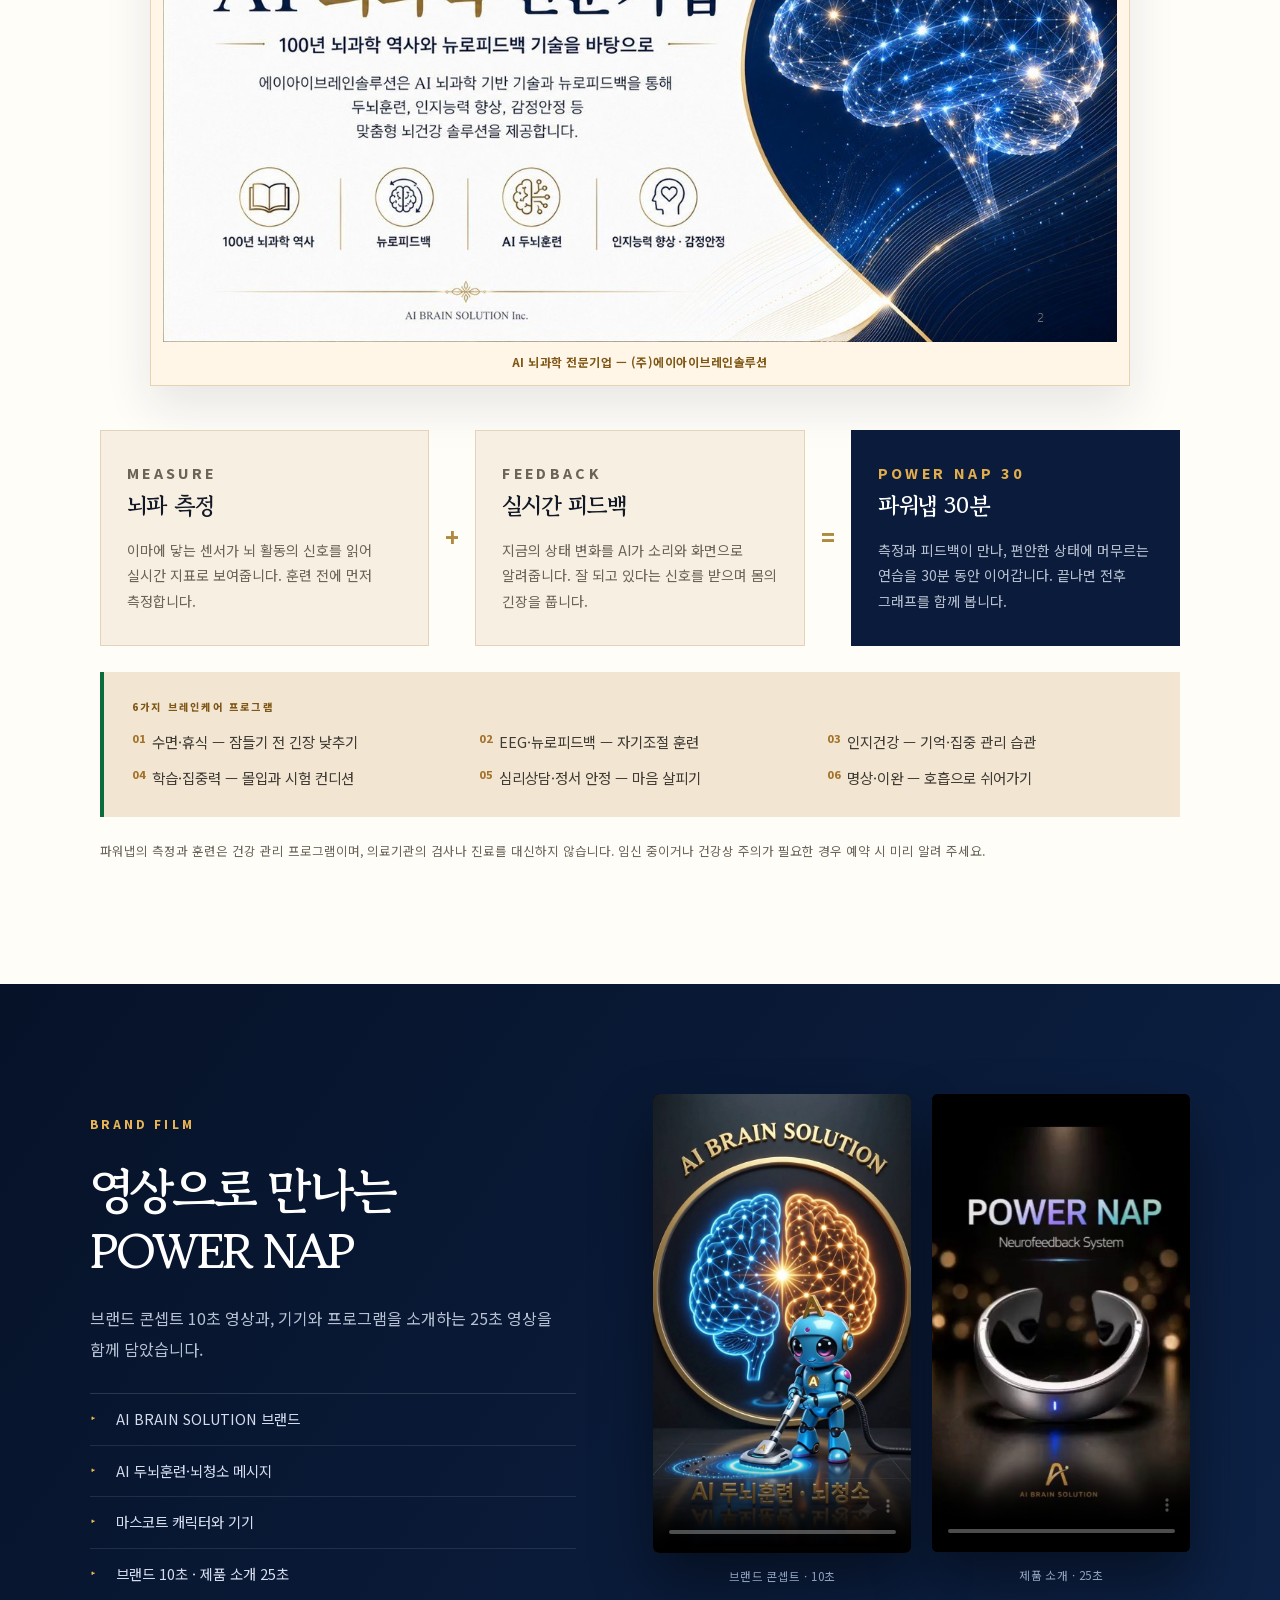
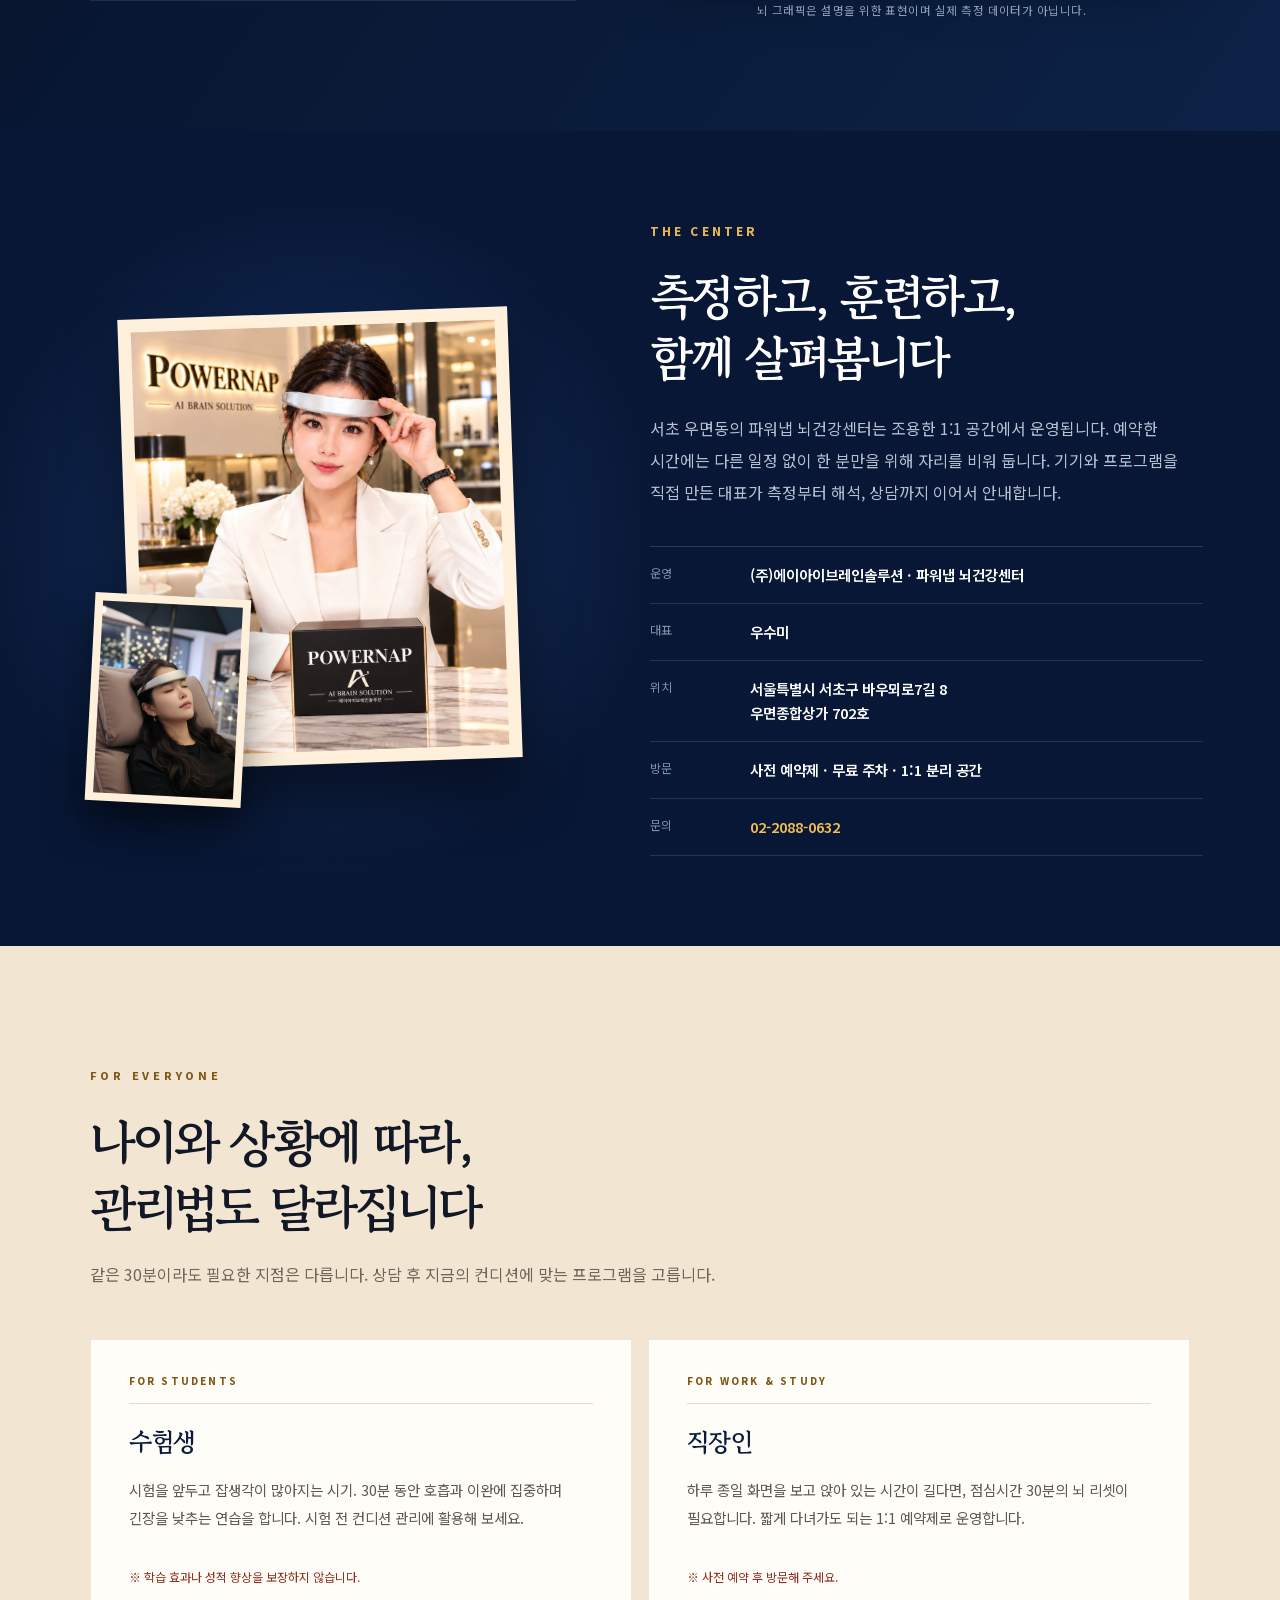
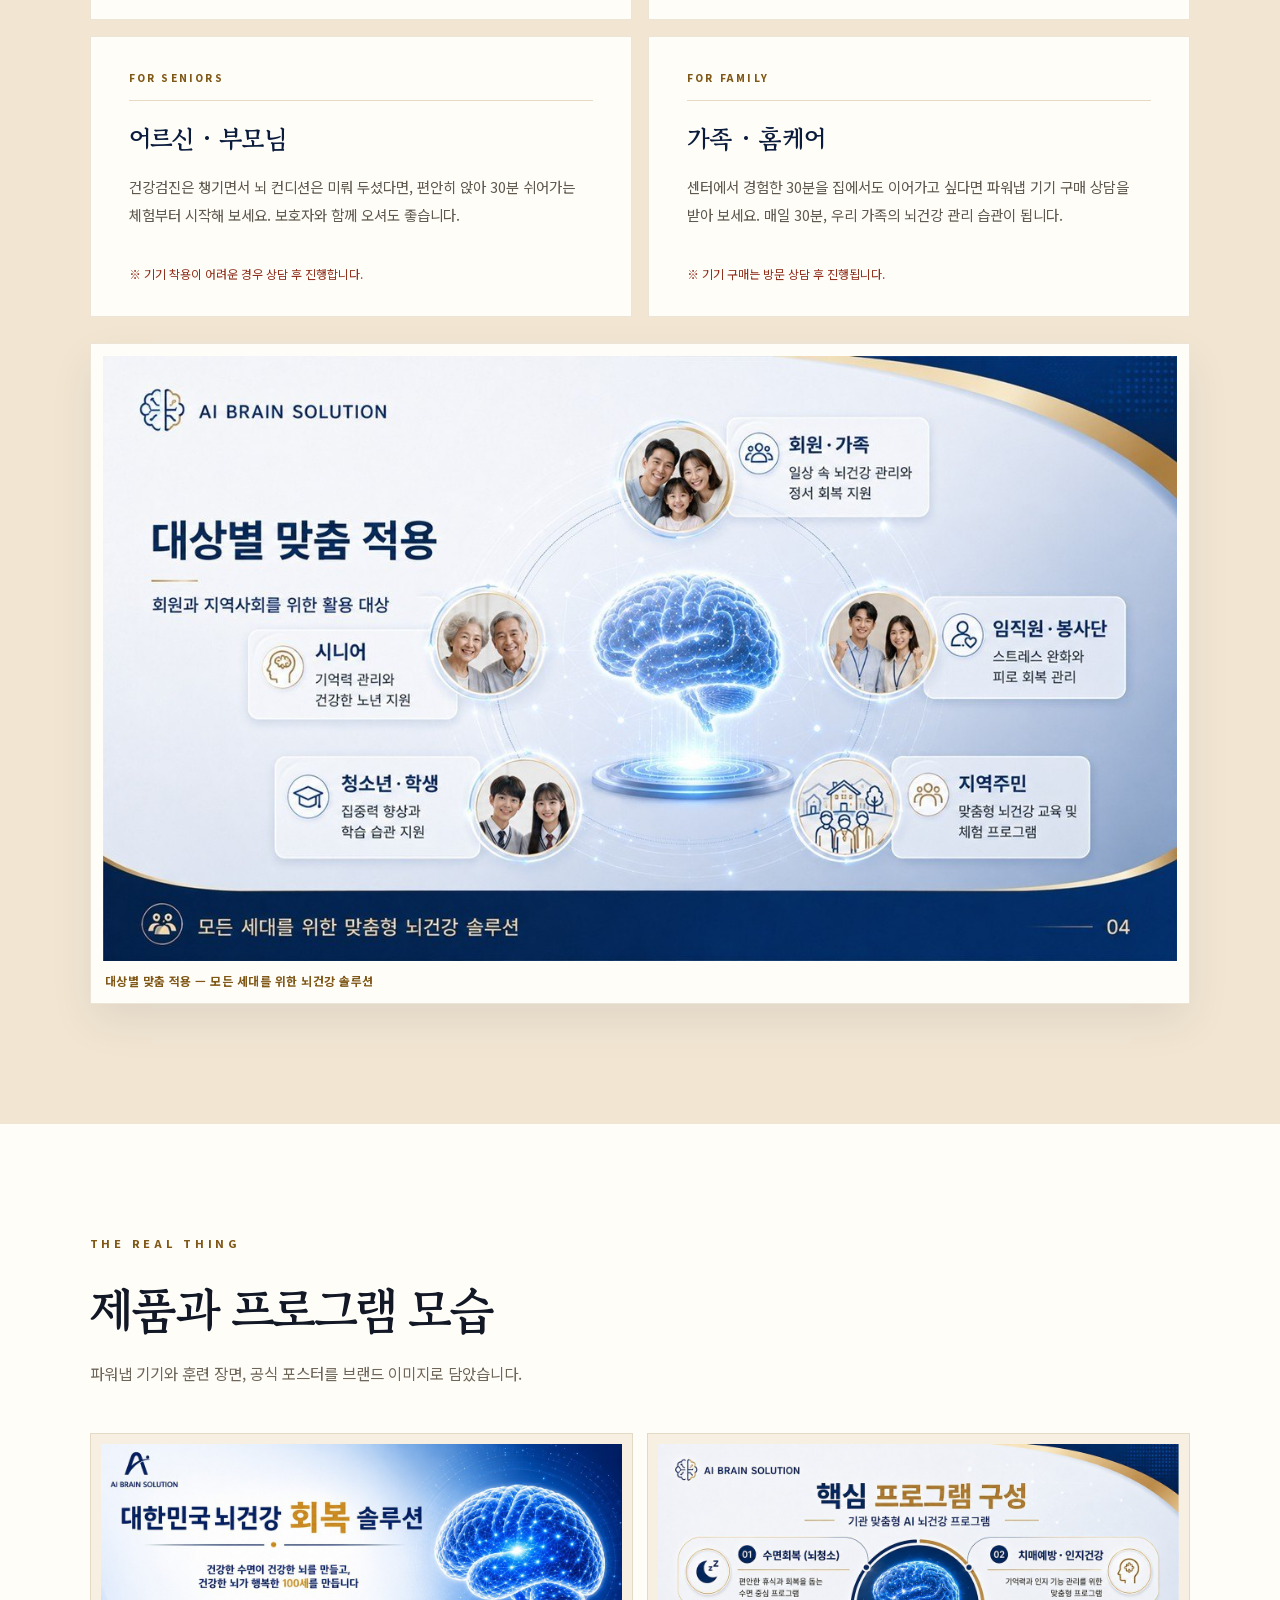
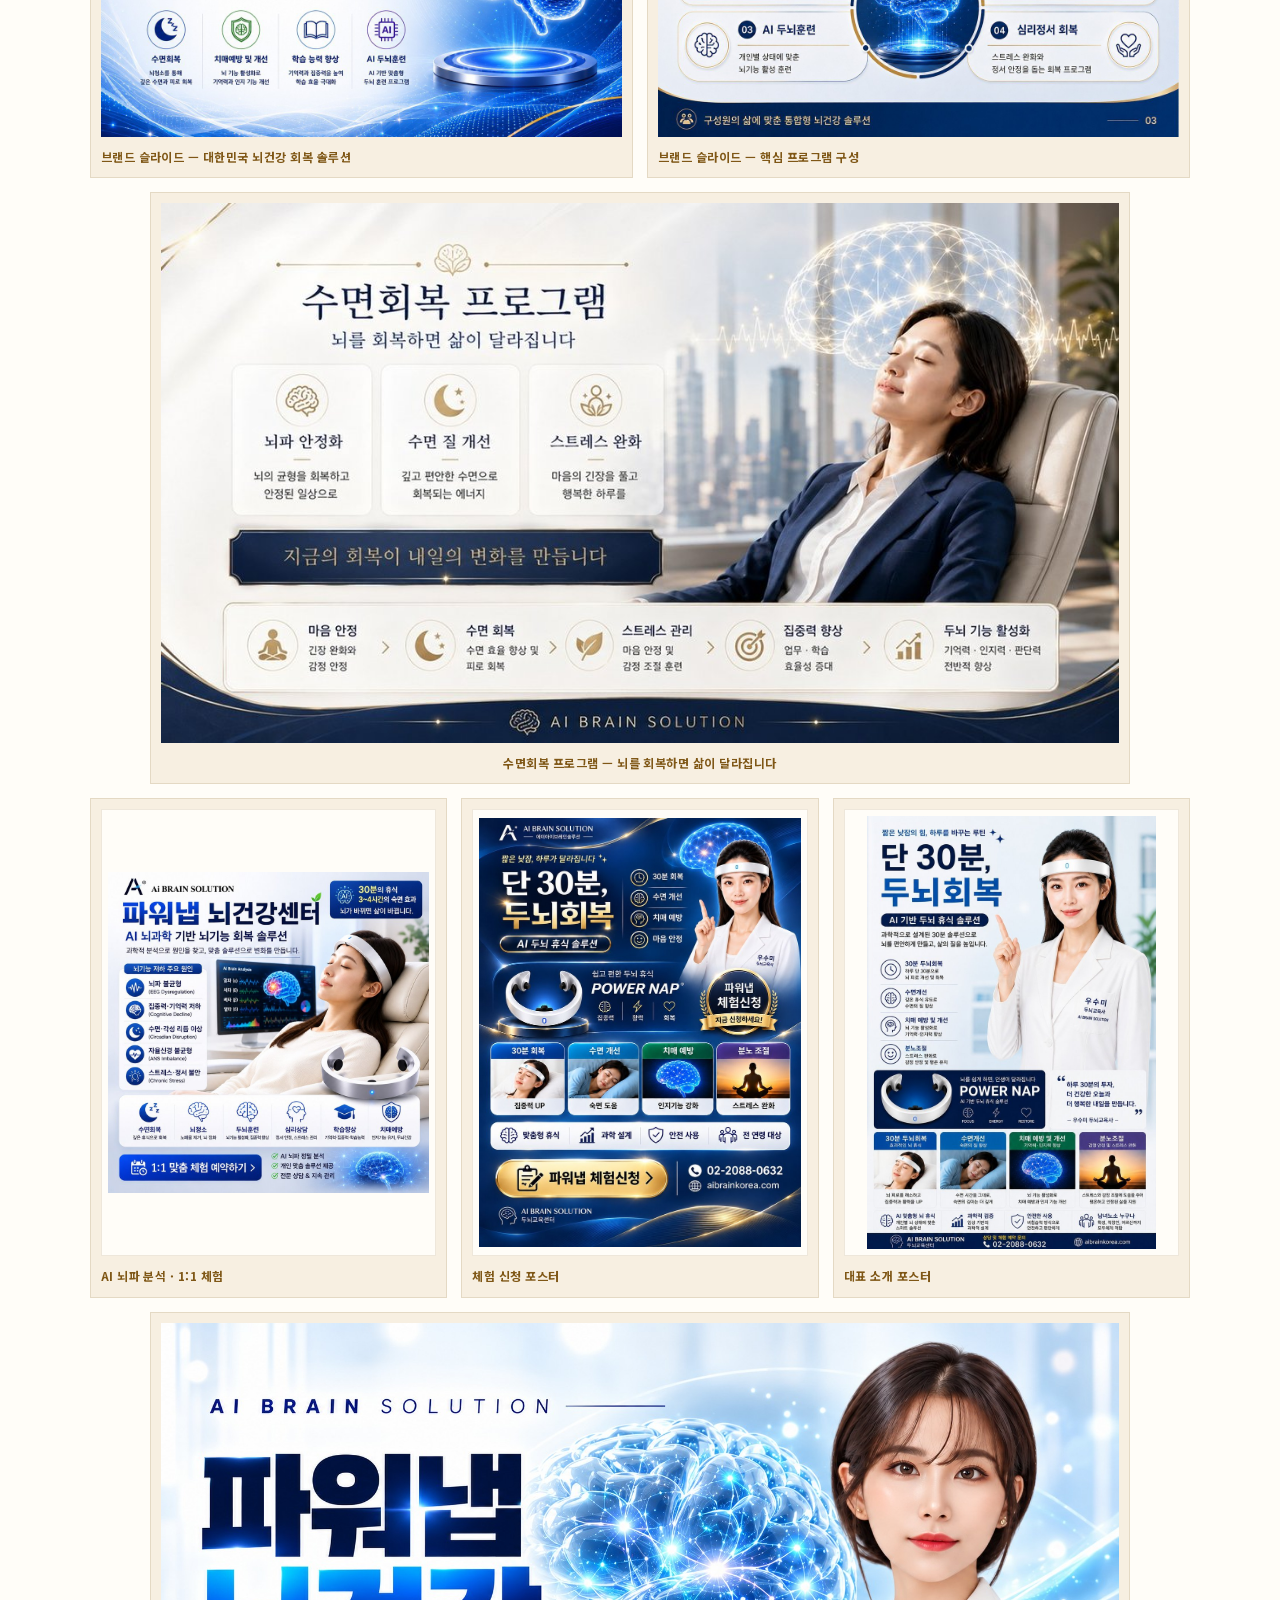
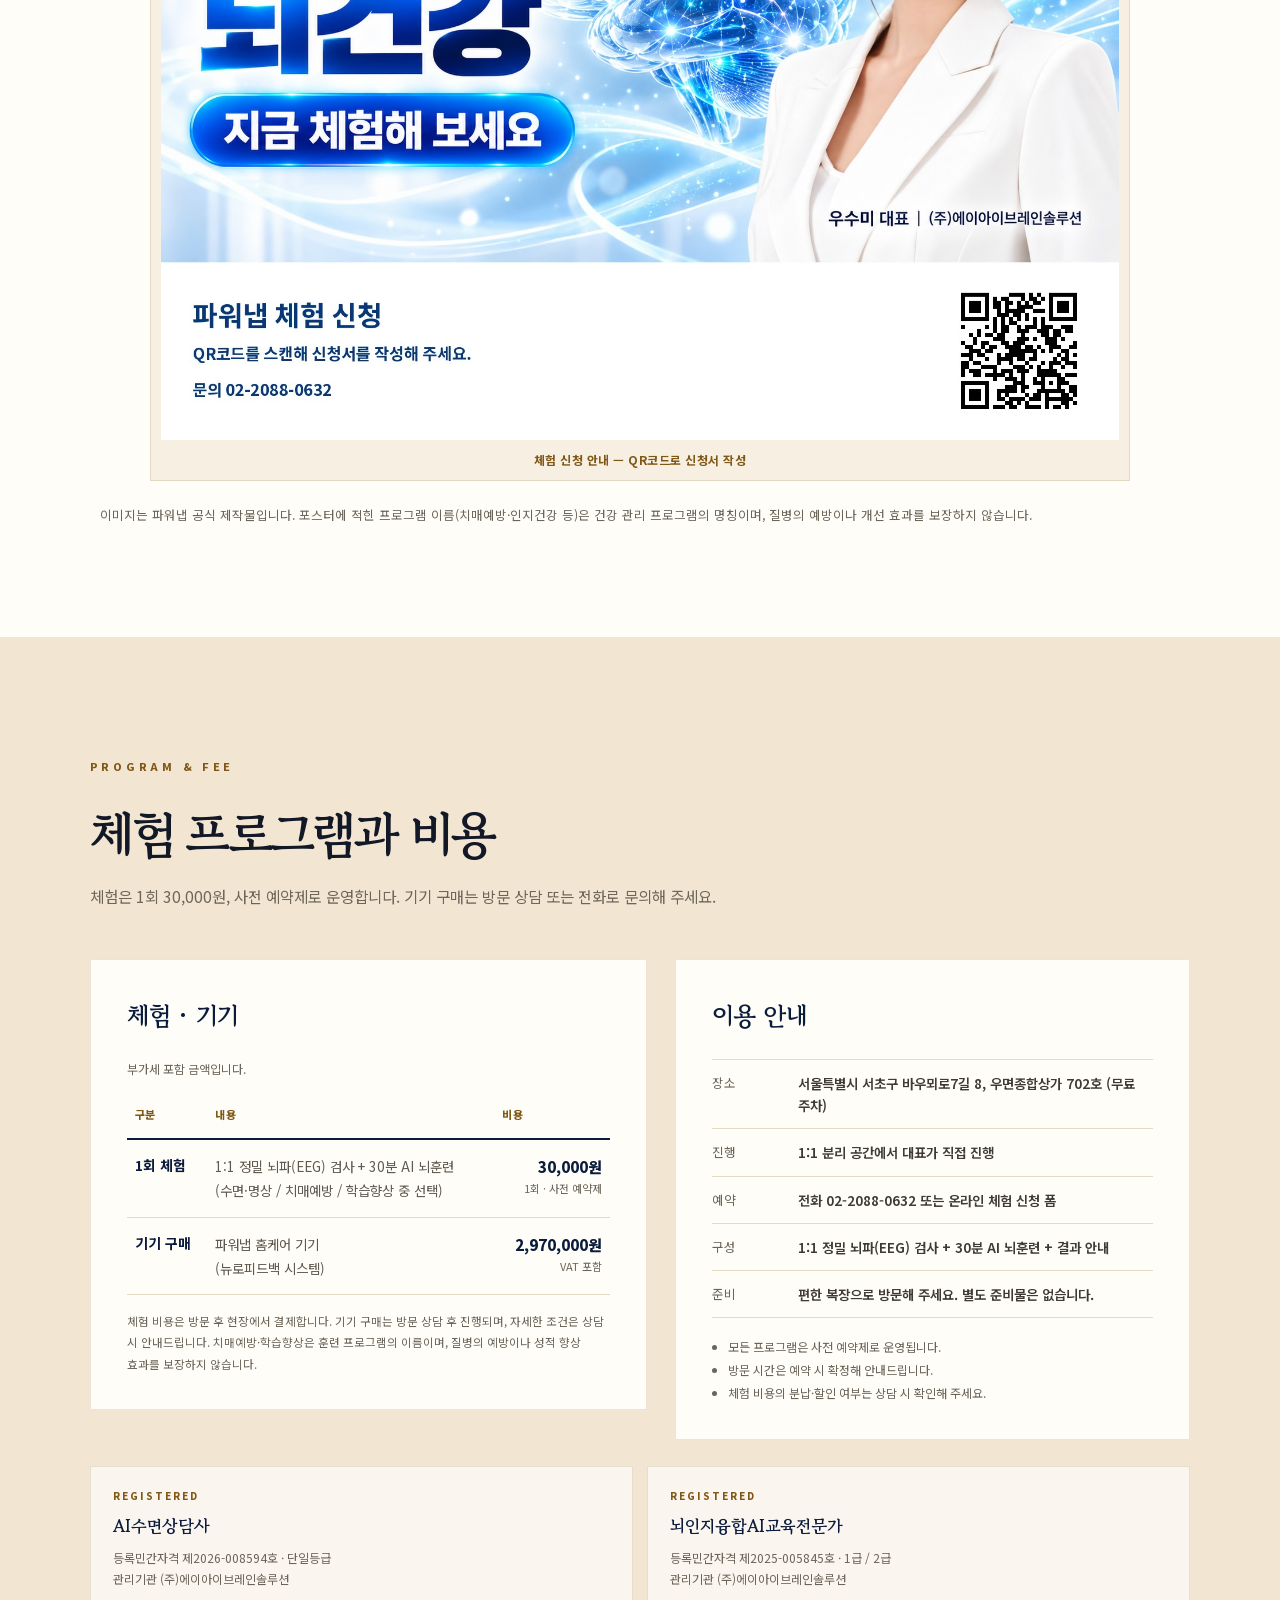
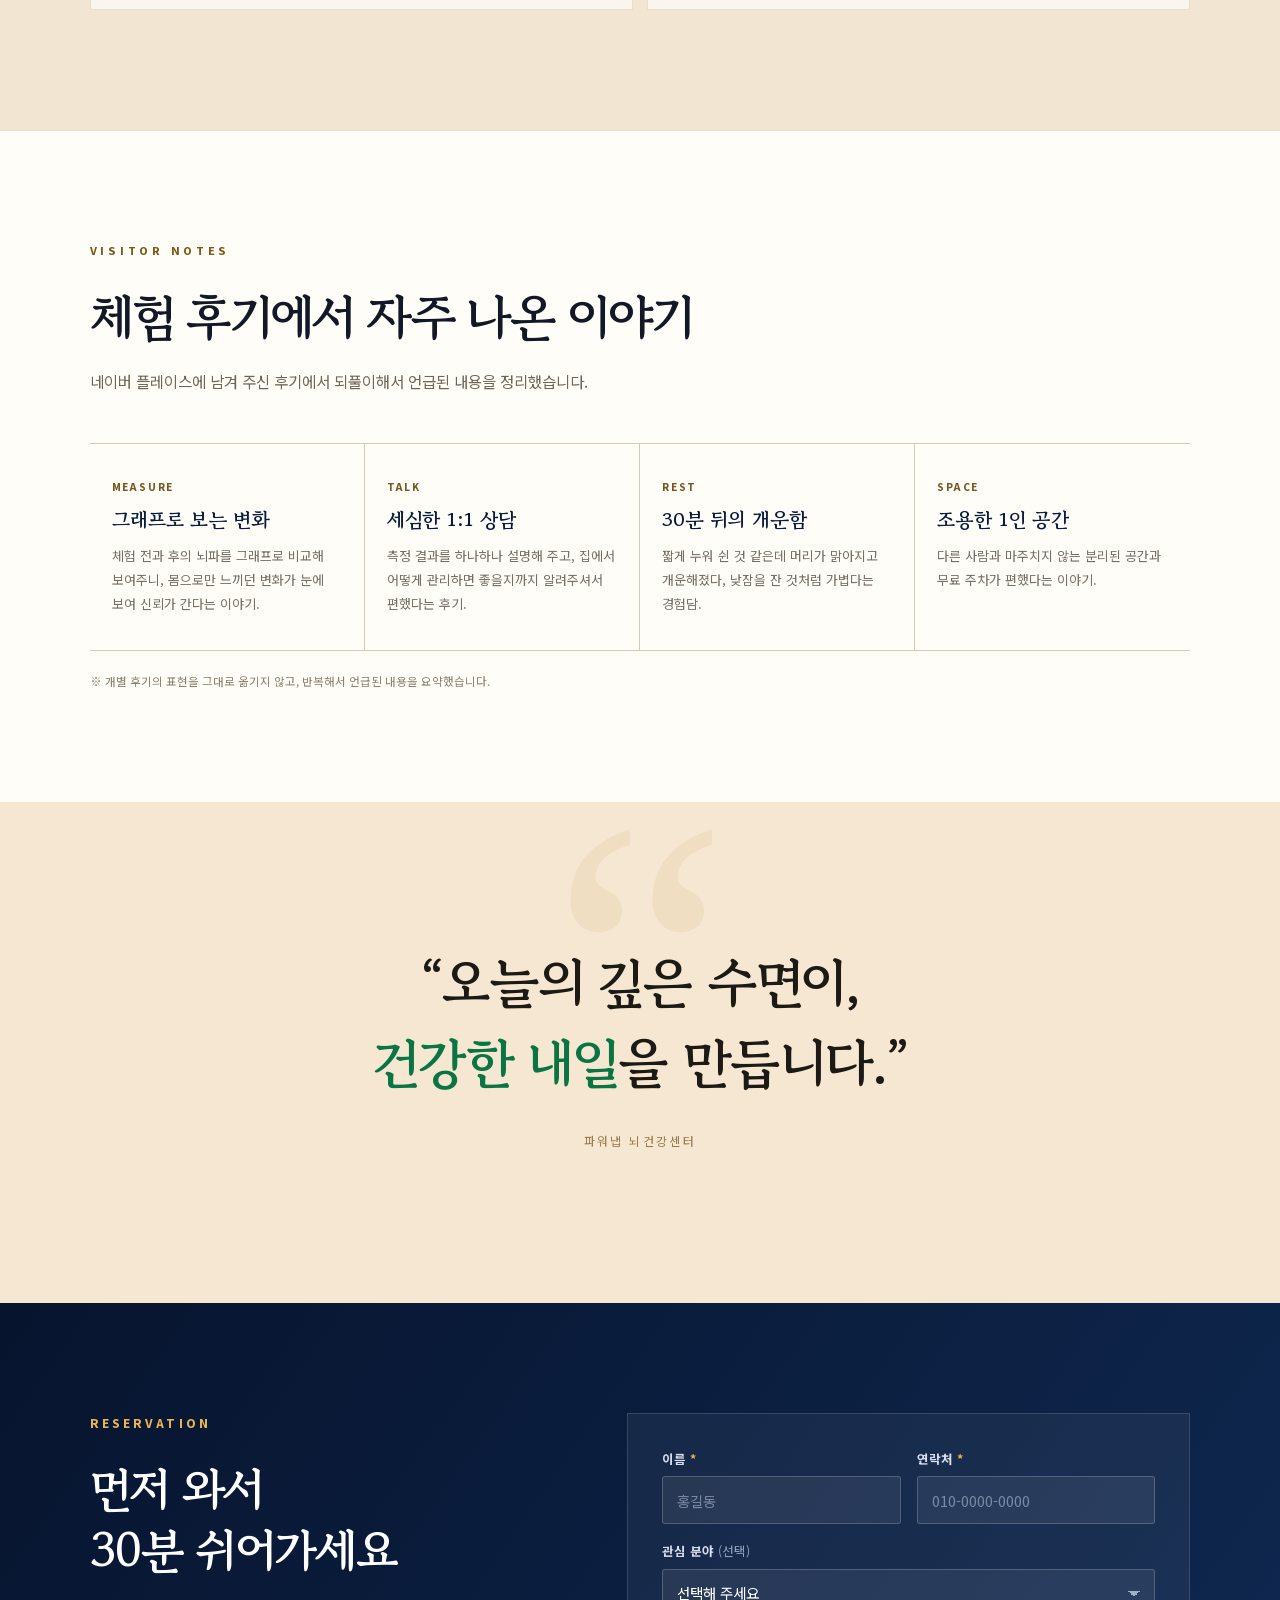
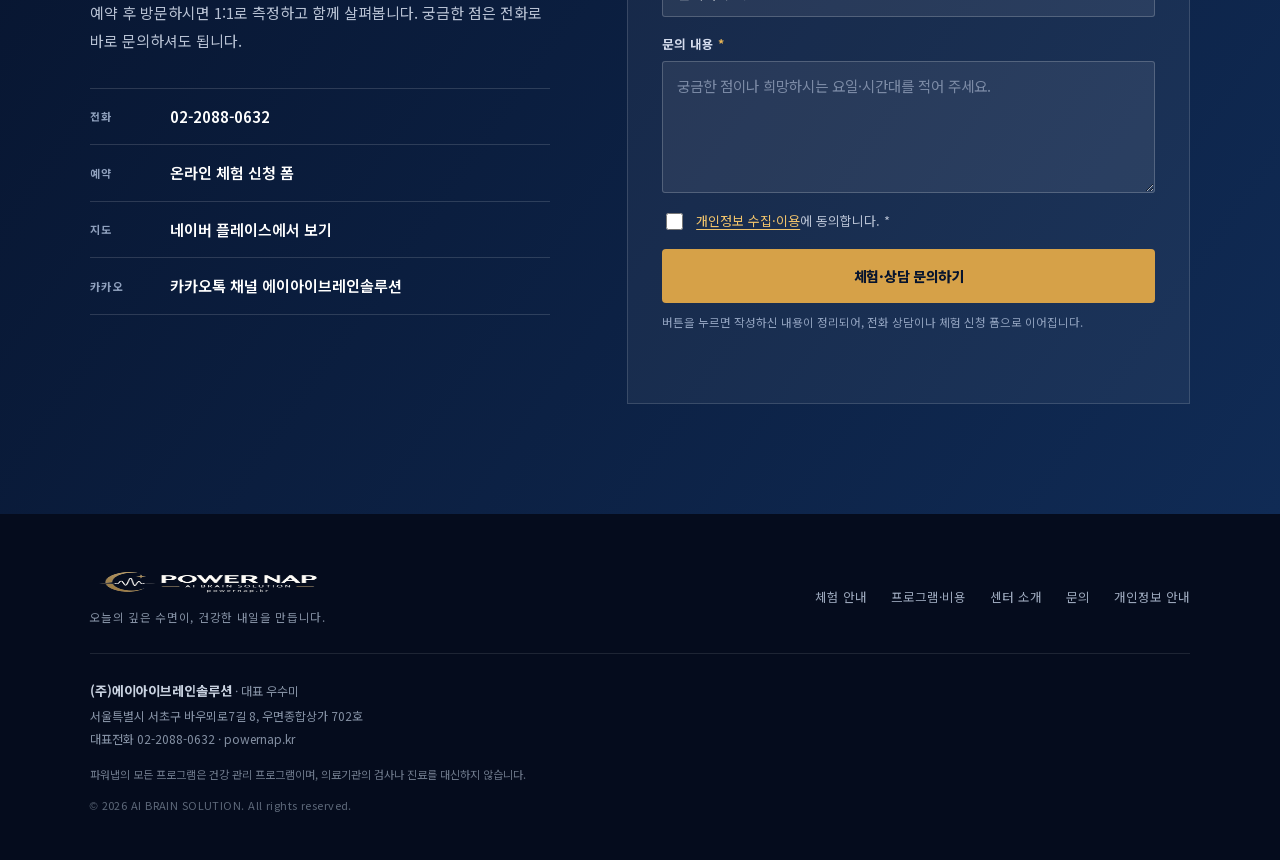
==== commit 23ad33d0: "영상 섹션: 제목이 한 글자씩 끊기던 칼럼 폭 조정" ====
--- a/index.html
+++ b/index.html
@@ -172,7 +172,7 @@
 .film-chapters{list-style:none;margin:0;padding:0;border-top:1px solid rgba(255,255,255,.14)}
 .film-chapters li{padding:13px 0 13px 26px;border-bottom:1px solid rgba(255,255,255,.1);font-size:14.5px;color:#d5dced;position:relative}
 .film-chapters li:before{content:"▸";position:absolute;left:0;color:#e8b555;font-size:12px}
-.film-block{justify-self:center;width:min(100%,620px)}
+.film-block{justify-self:center;width:min(600px,42vw)}
 .film-players{display:grid;grid-template-columns:repeat(2,minmax(0,1fr));gap:clamp(12px,1.6vw,22px);align-items:start}
 .film-player{width:100%;margin:0}
 .film-player video{display:block;width:100%;height:auto;border-radius:6px;background:#000;box-shadow:0 30px 60px rgba(0,0,0,.45)}
@@ -359,6 +359,7 @@
   .filmstrip{grid-template-columns:1fr;justify-items:center;text-align:center}
   .film-copy{max-width:560px}
   .film-chapters li{text-align:left}
+  .film-block{width:min(100%,540px)}
   .reviews-grid{grid-template-columns:repeat(2,1fr)}
   .review:nth-child(2n){border-right:0}
   .top-nav{display:none}
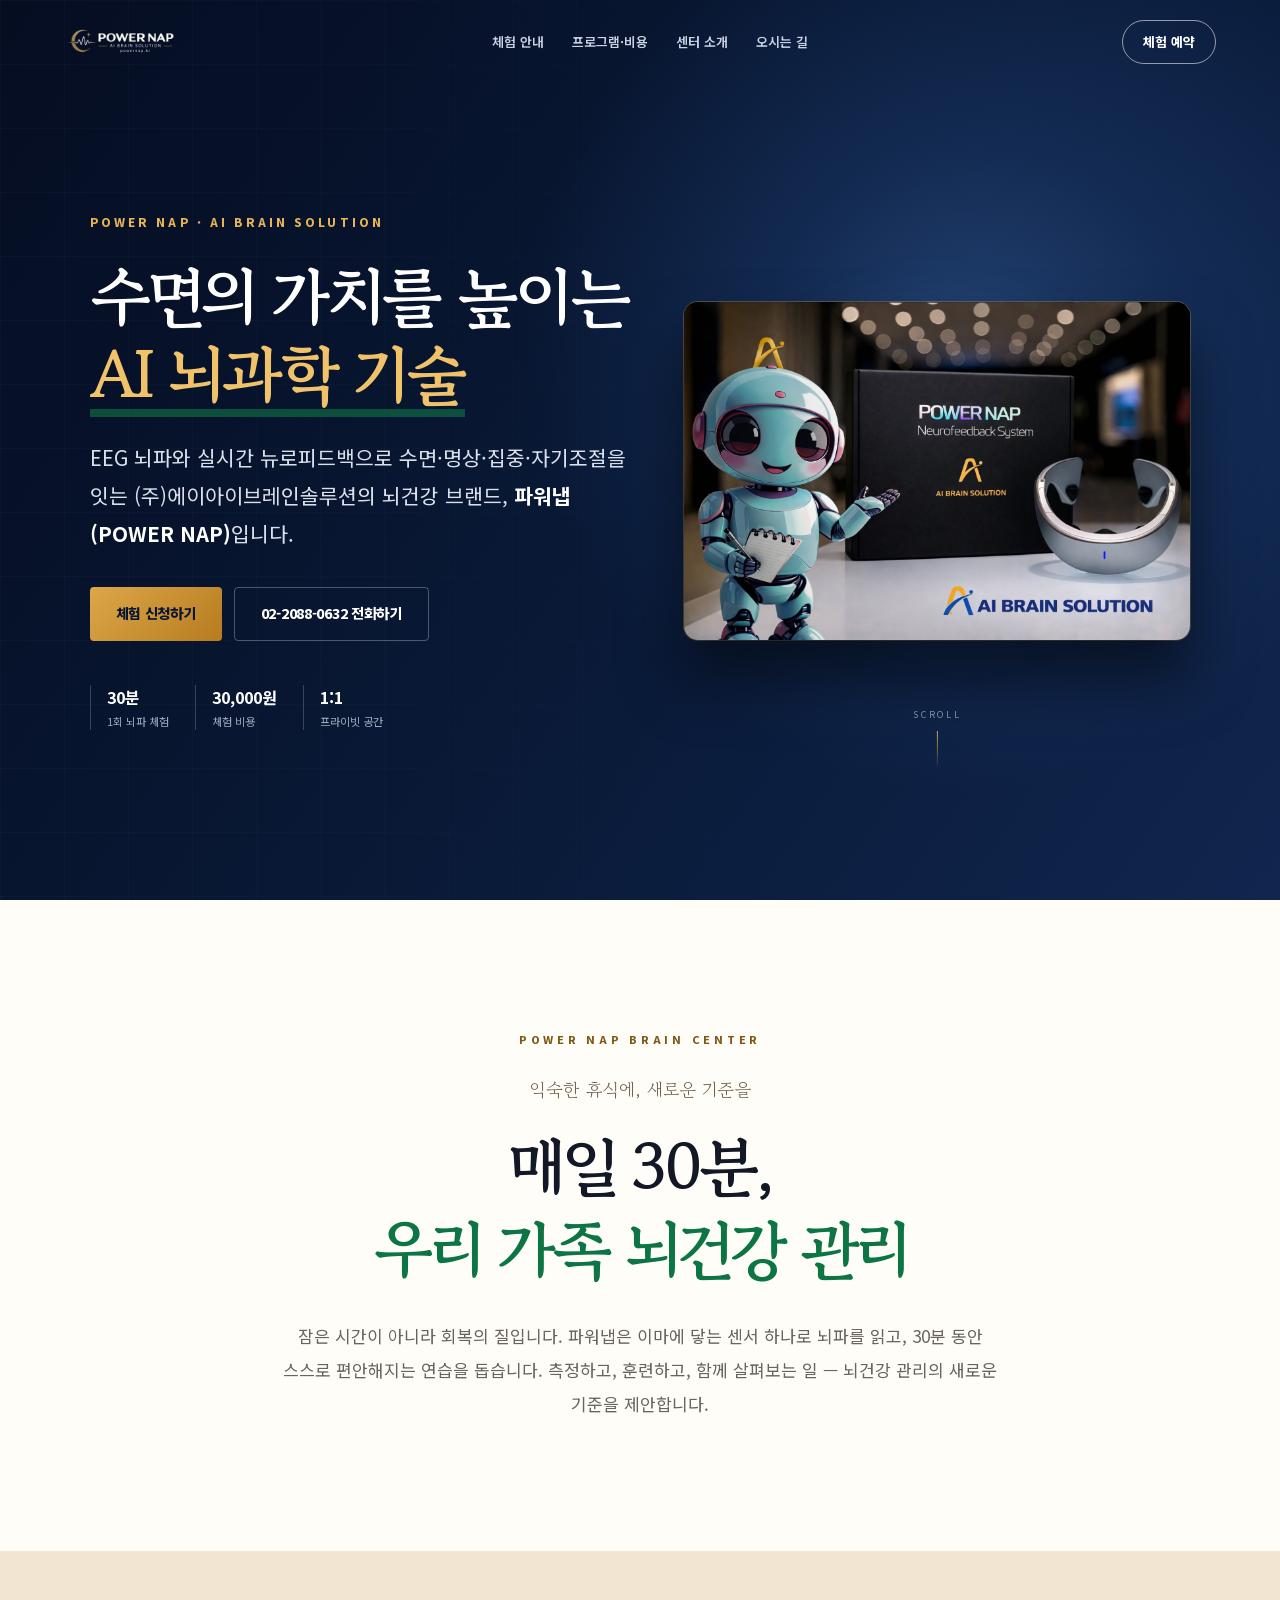
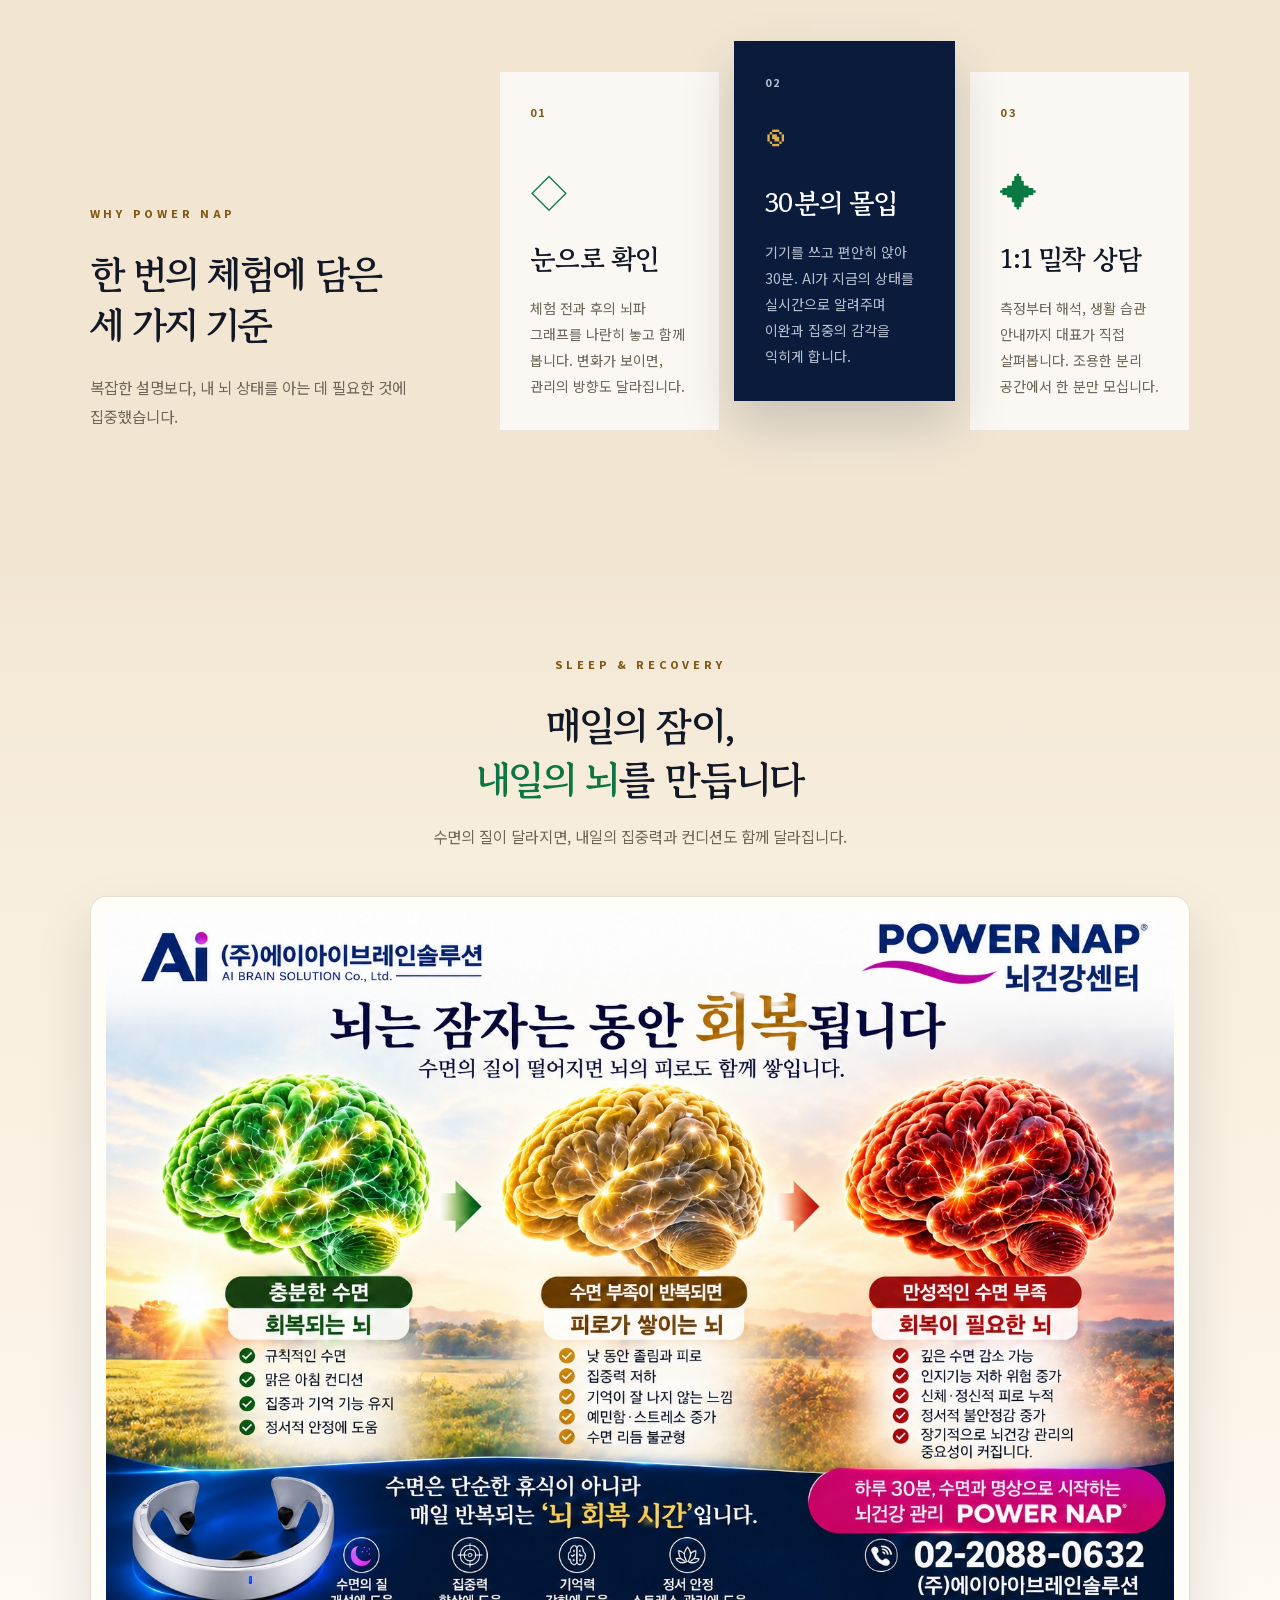
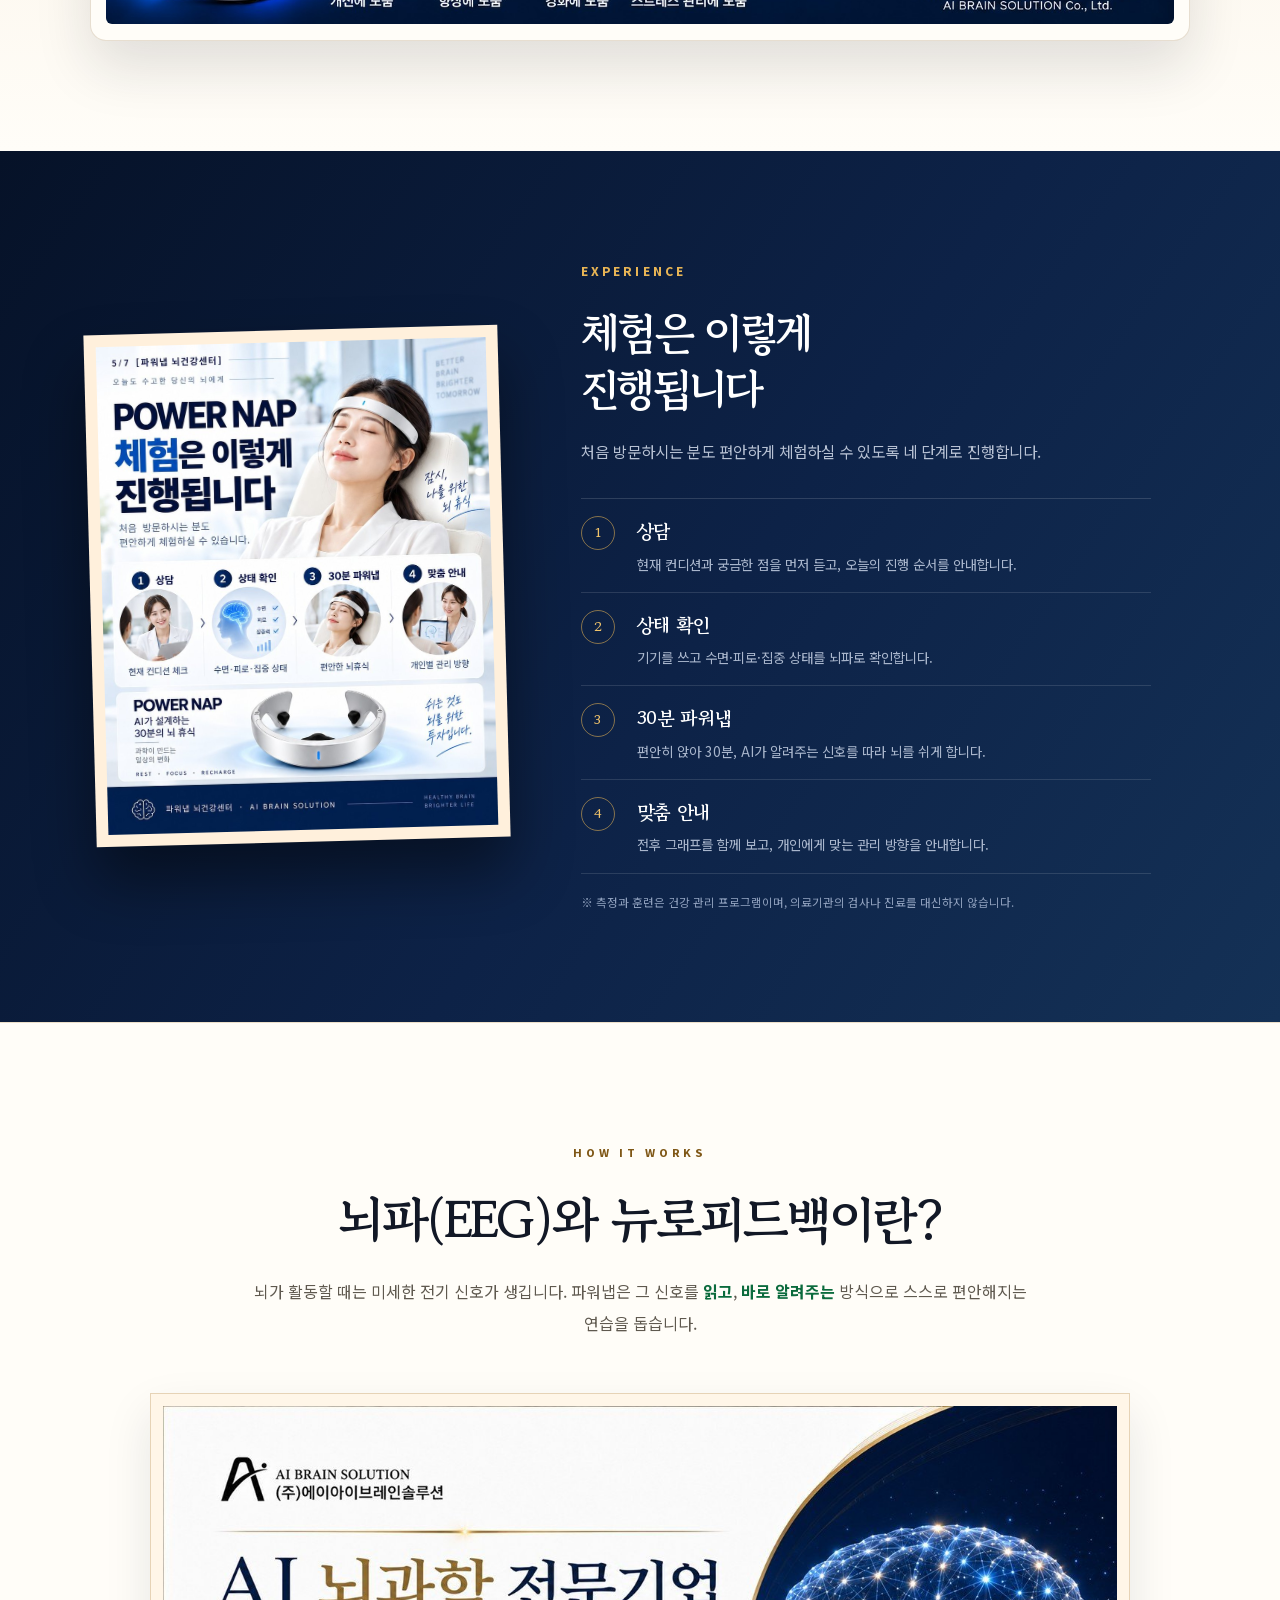
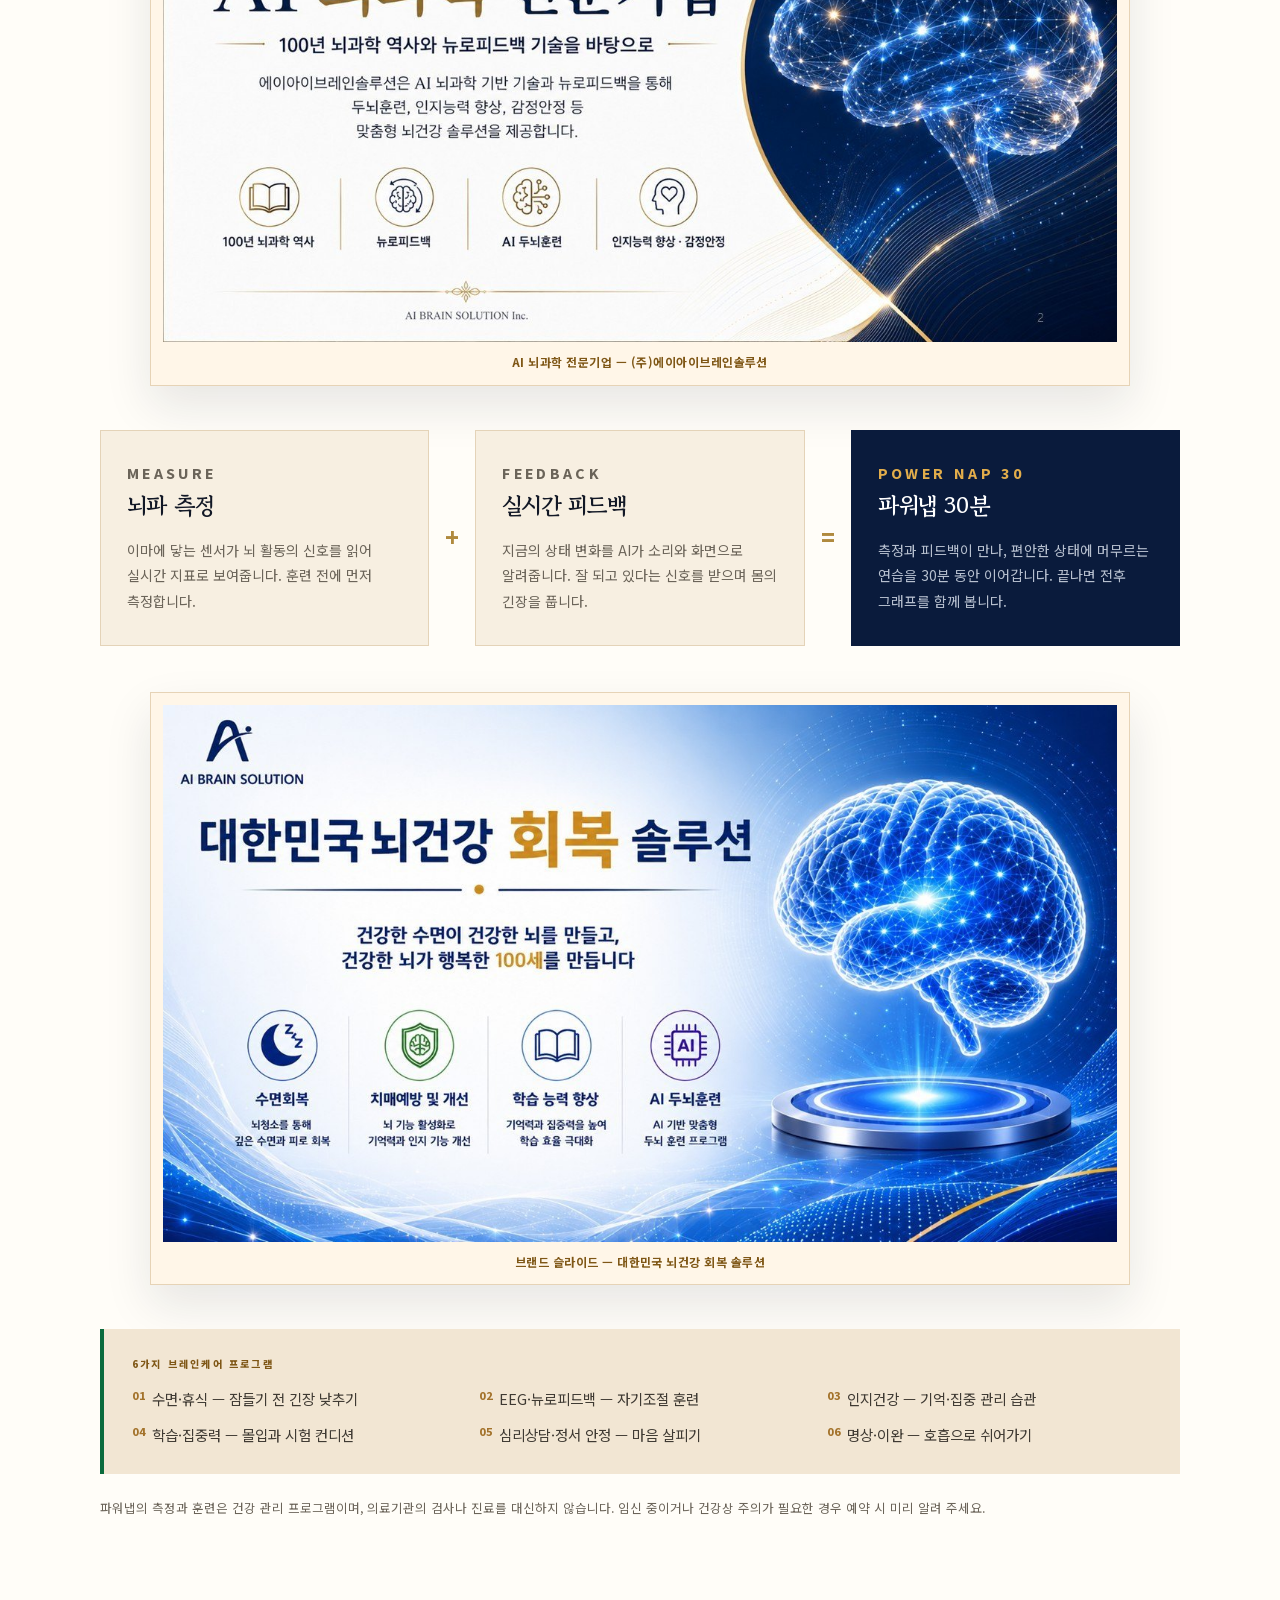
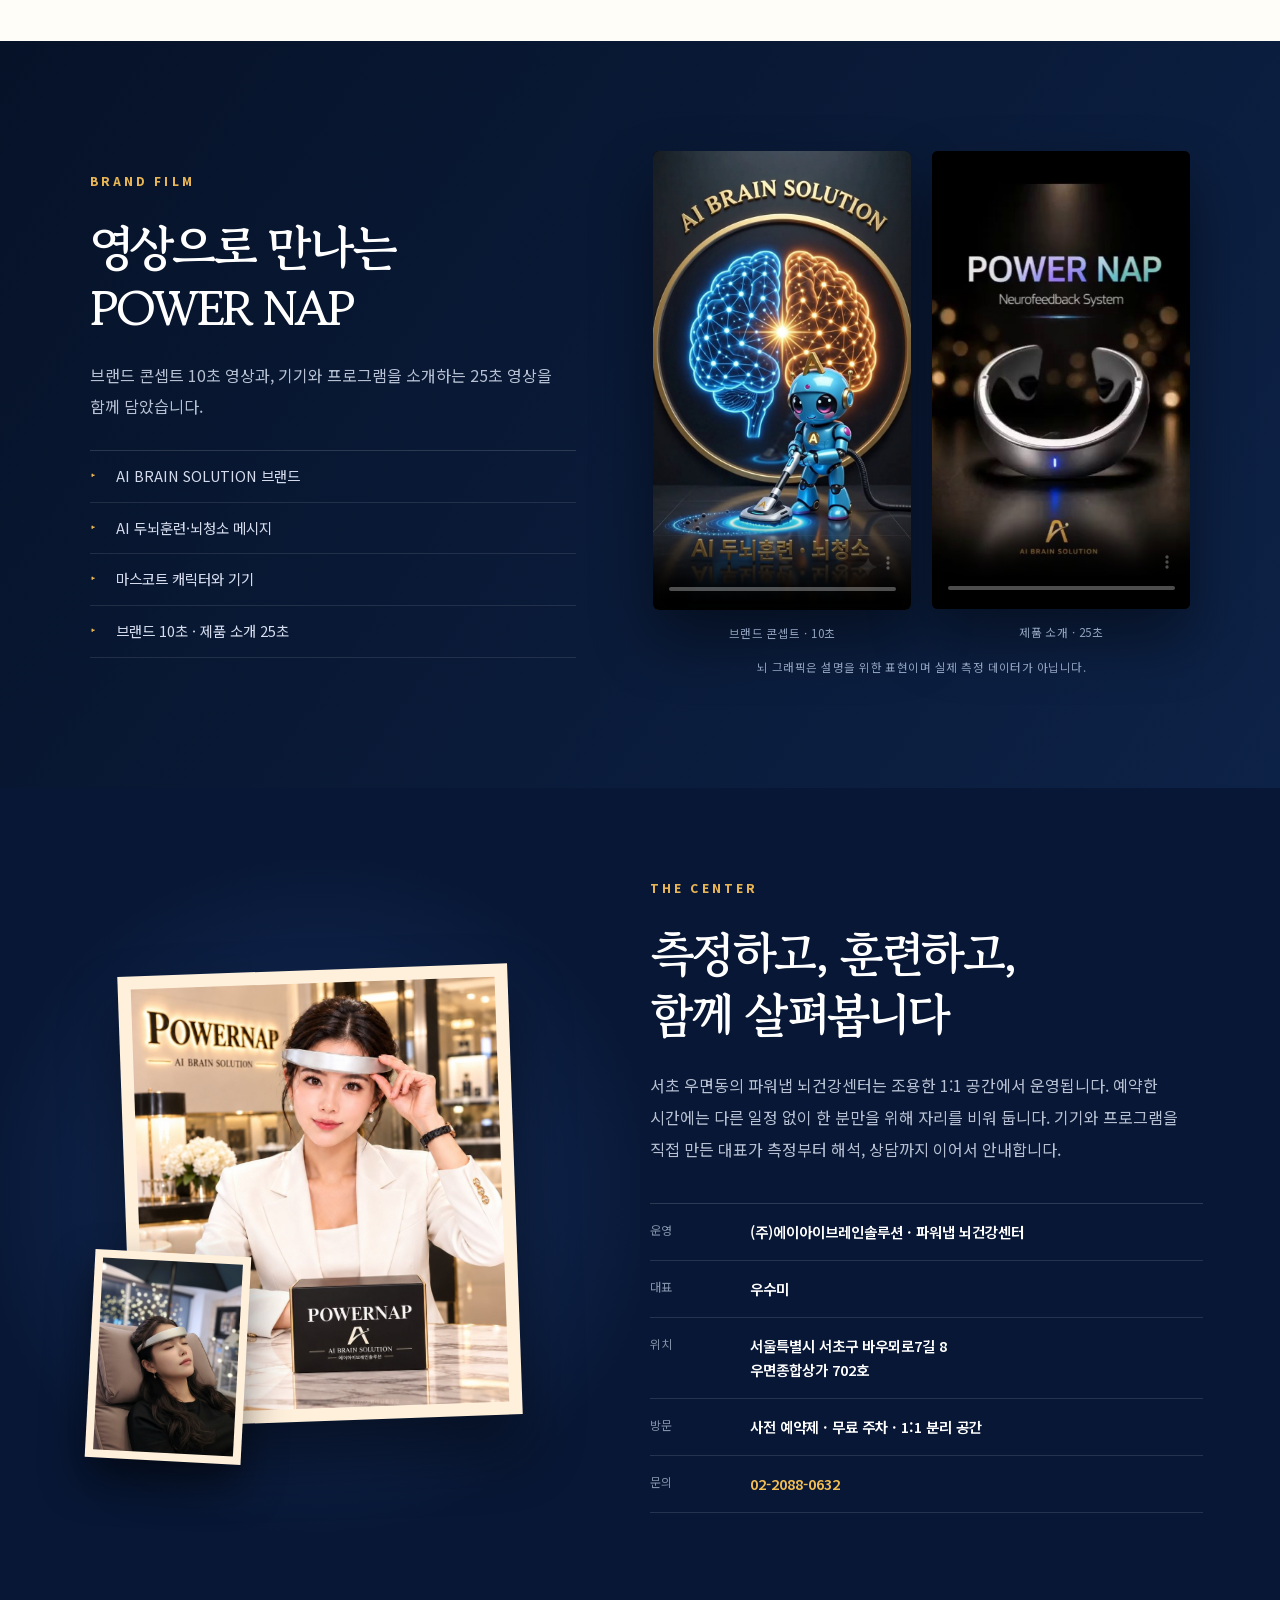
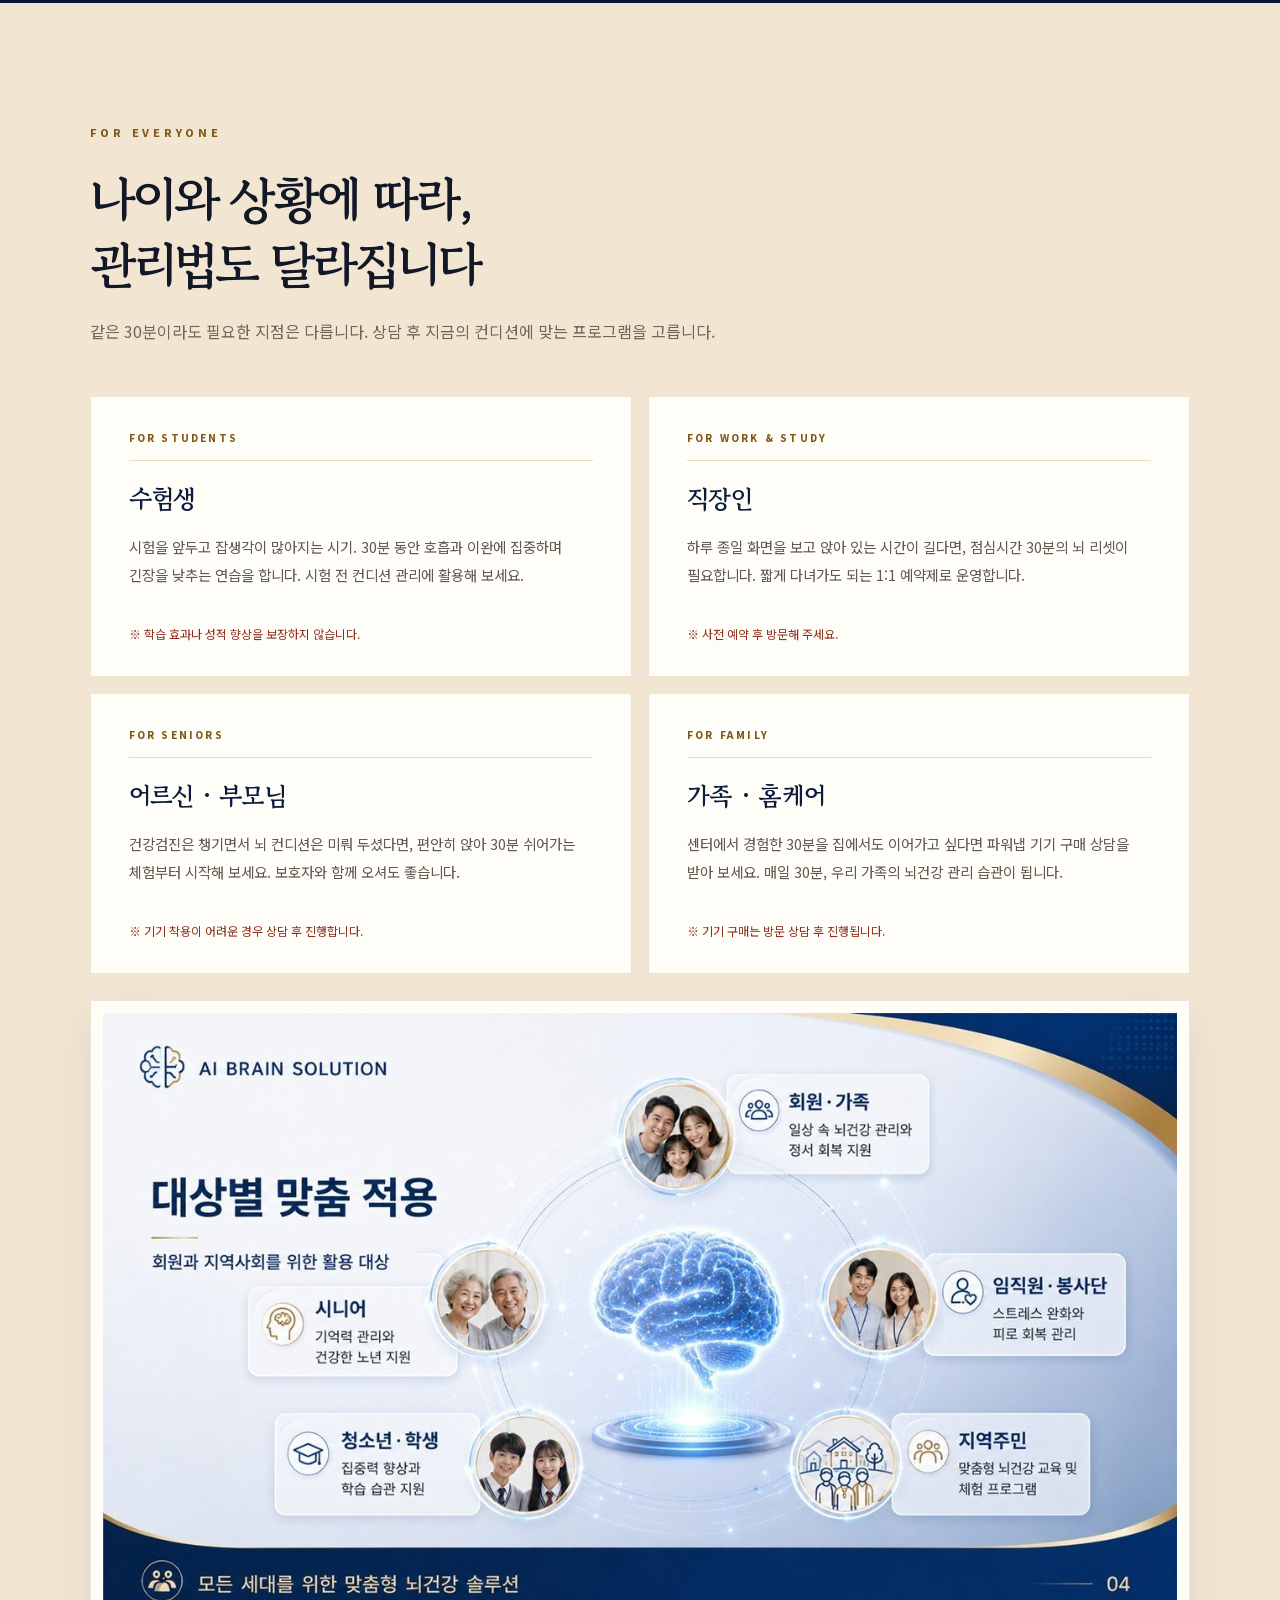
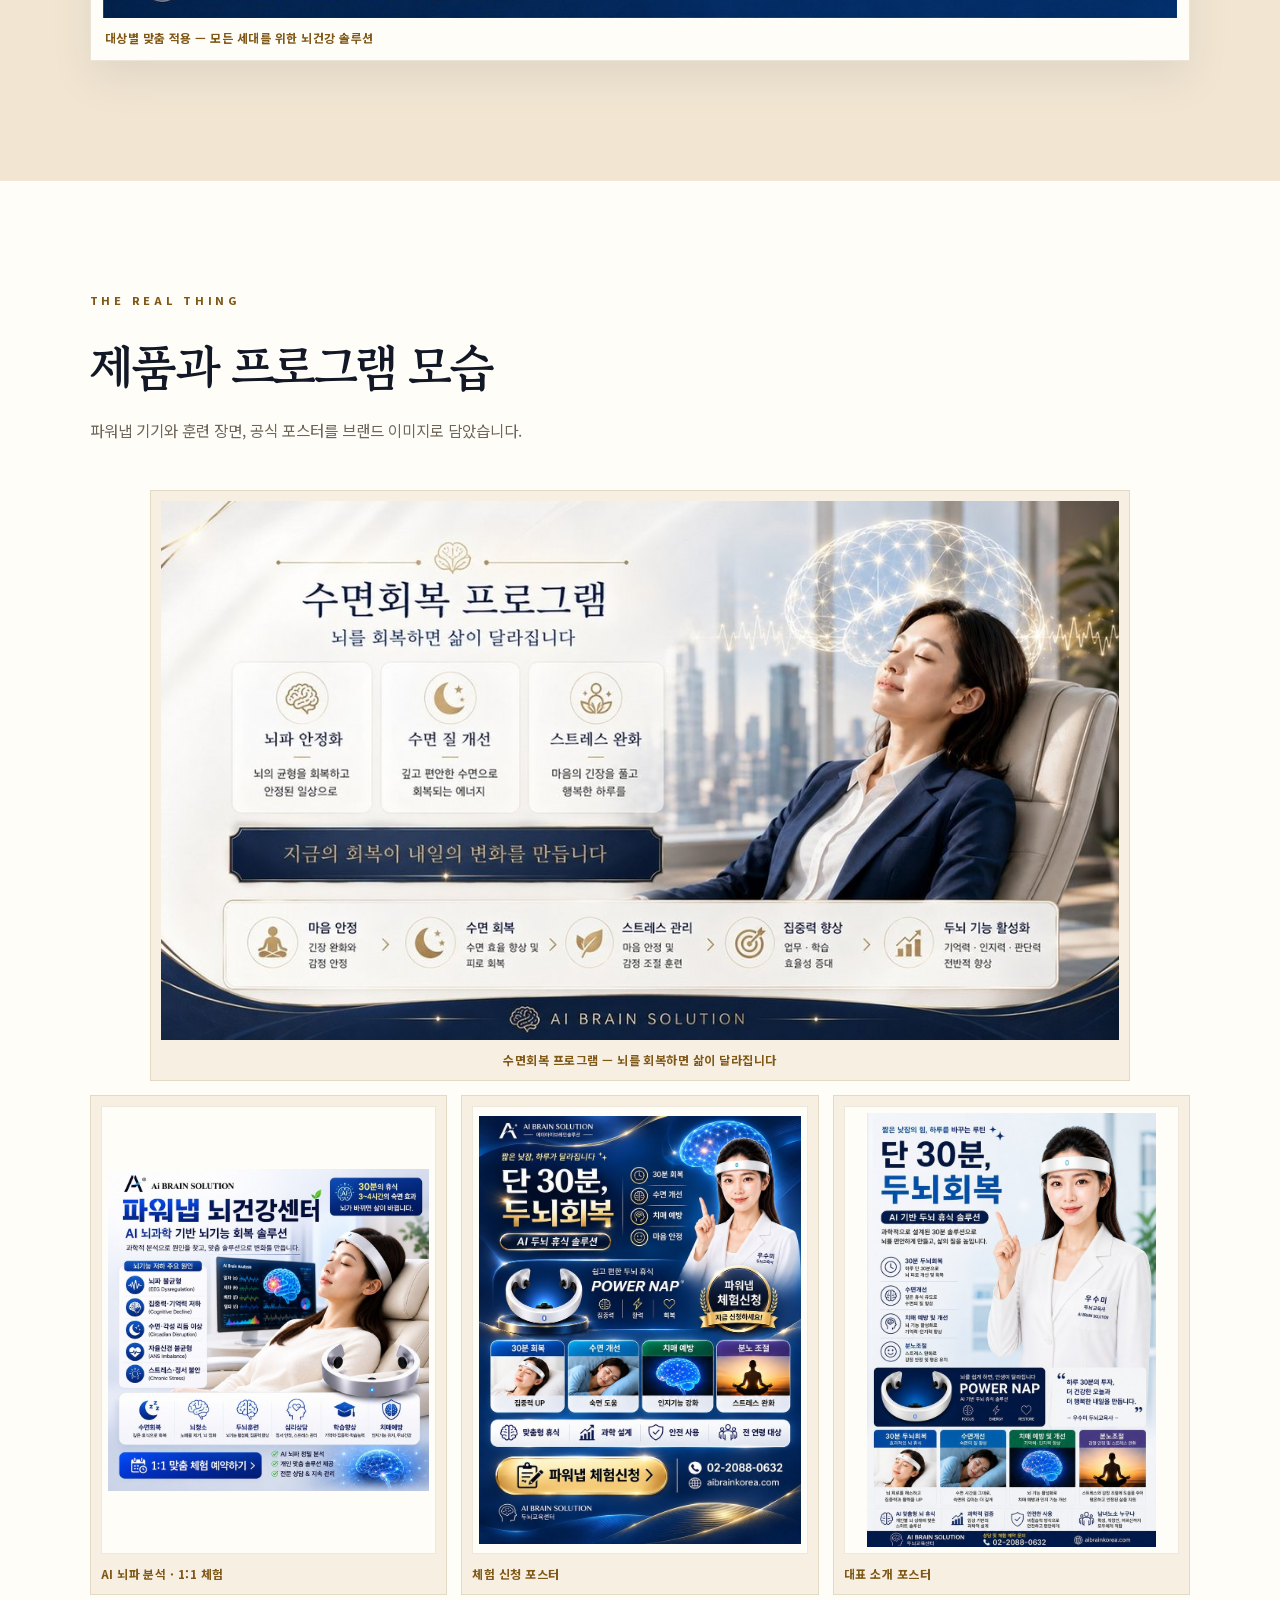
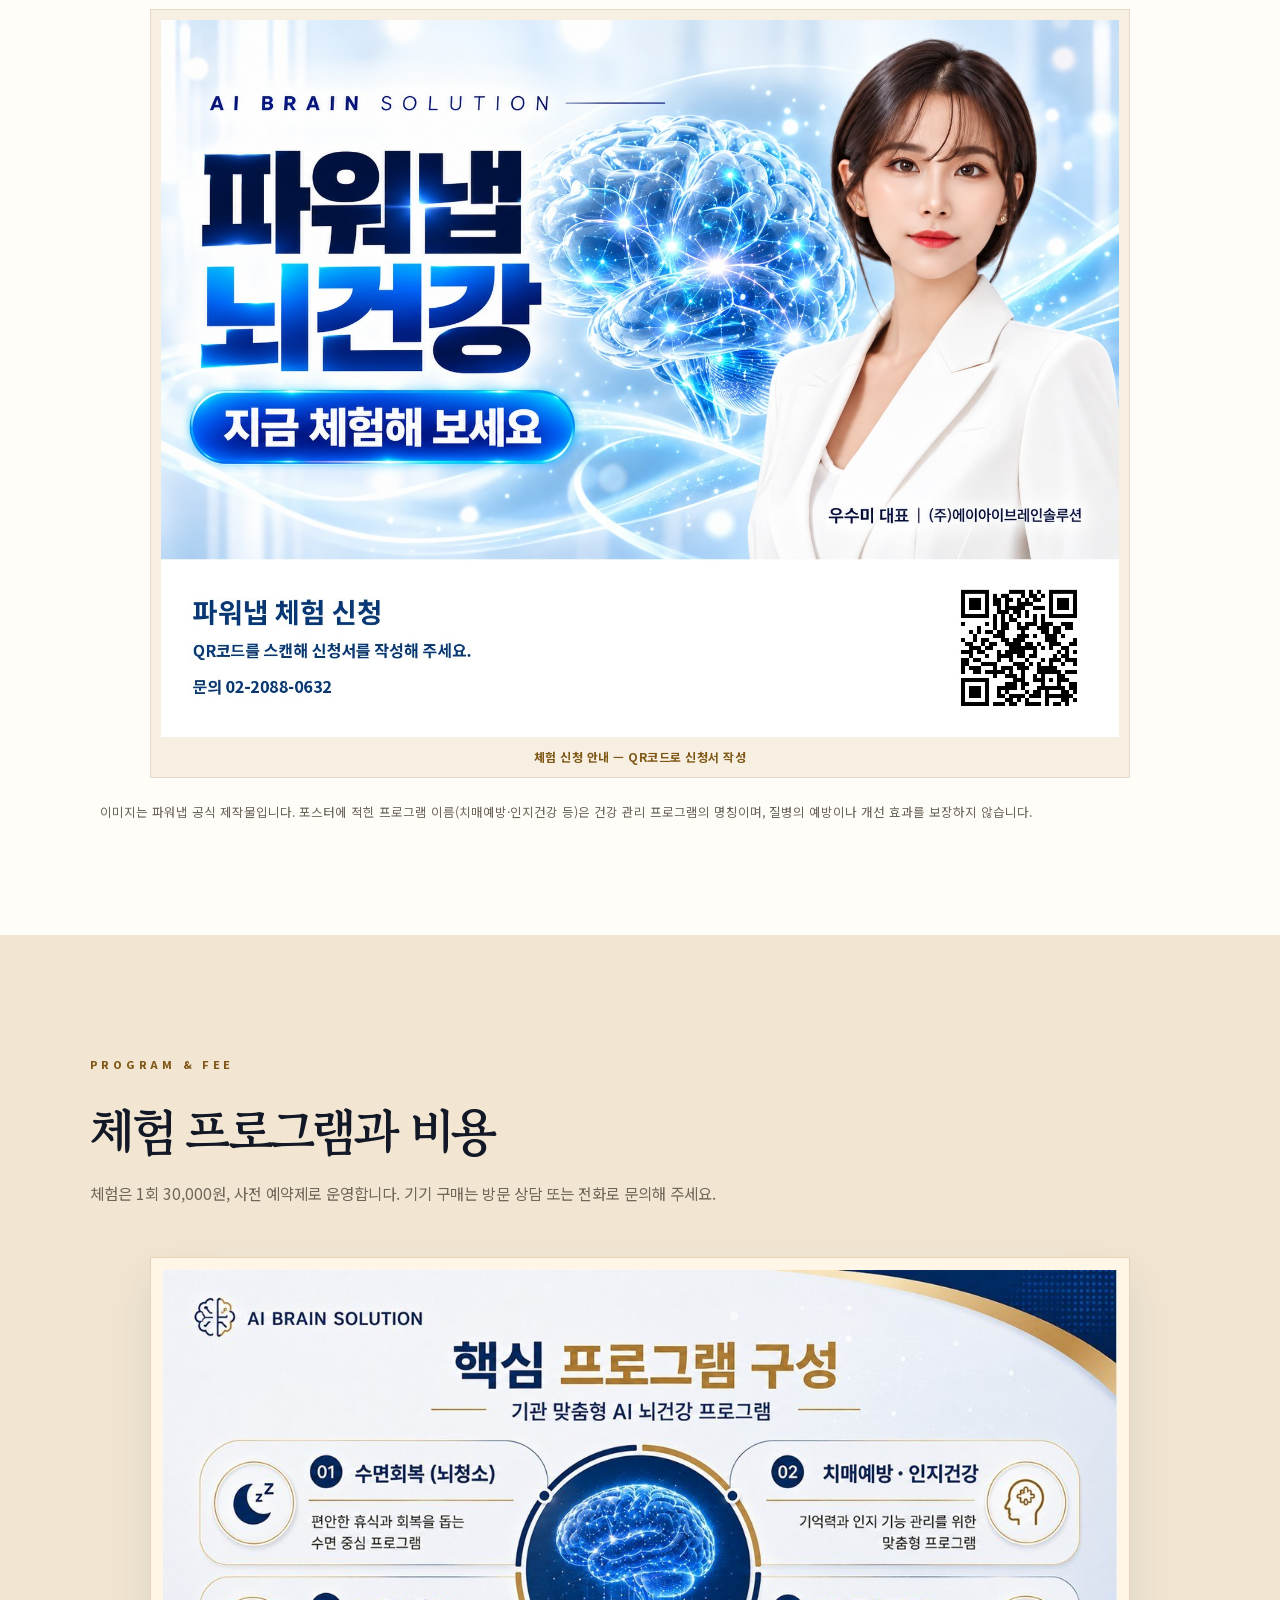
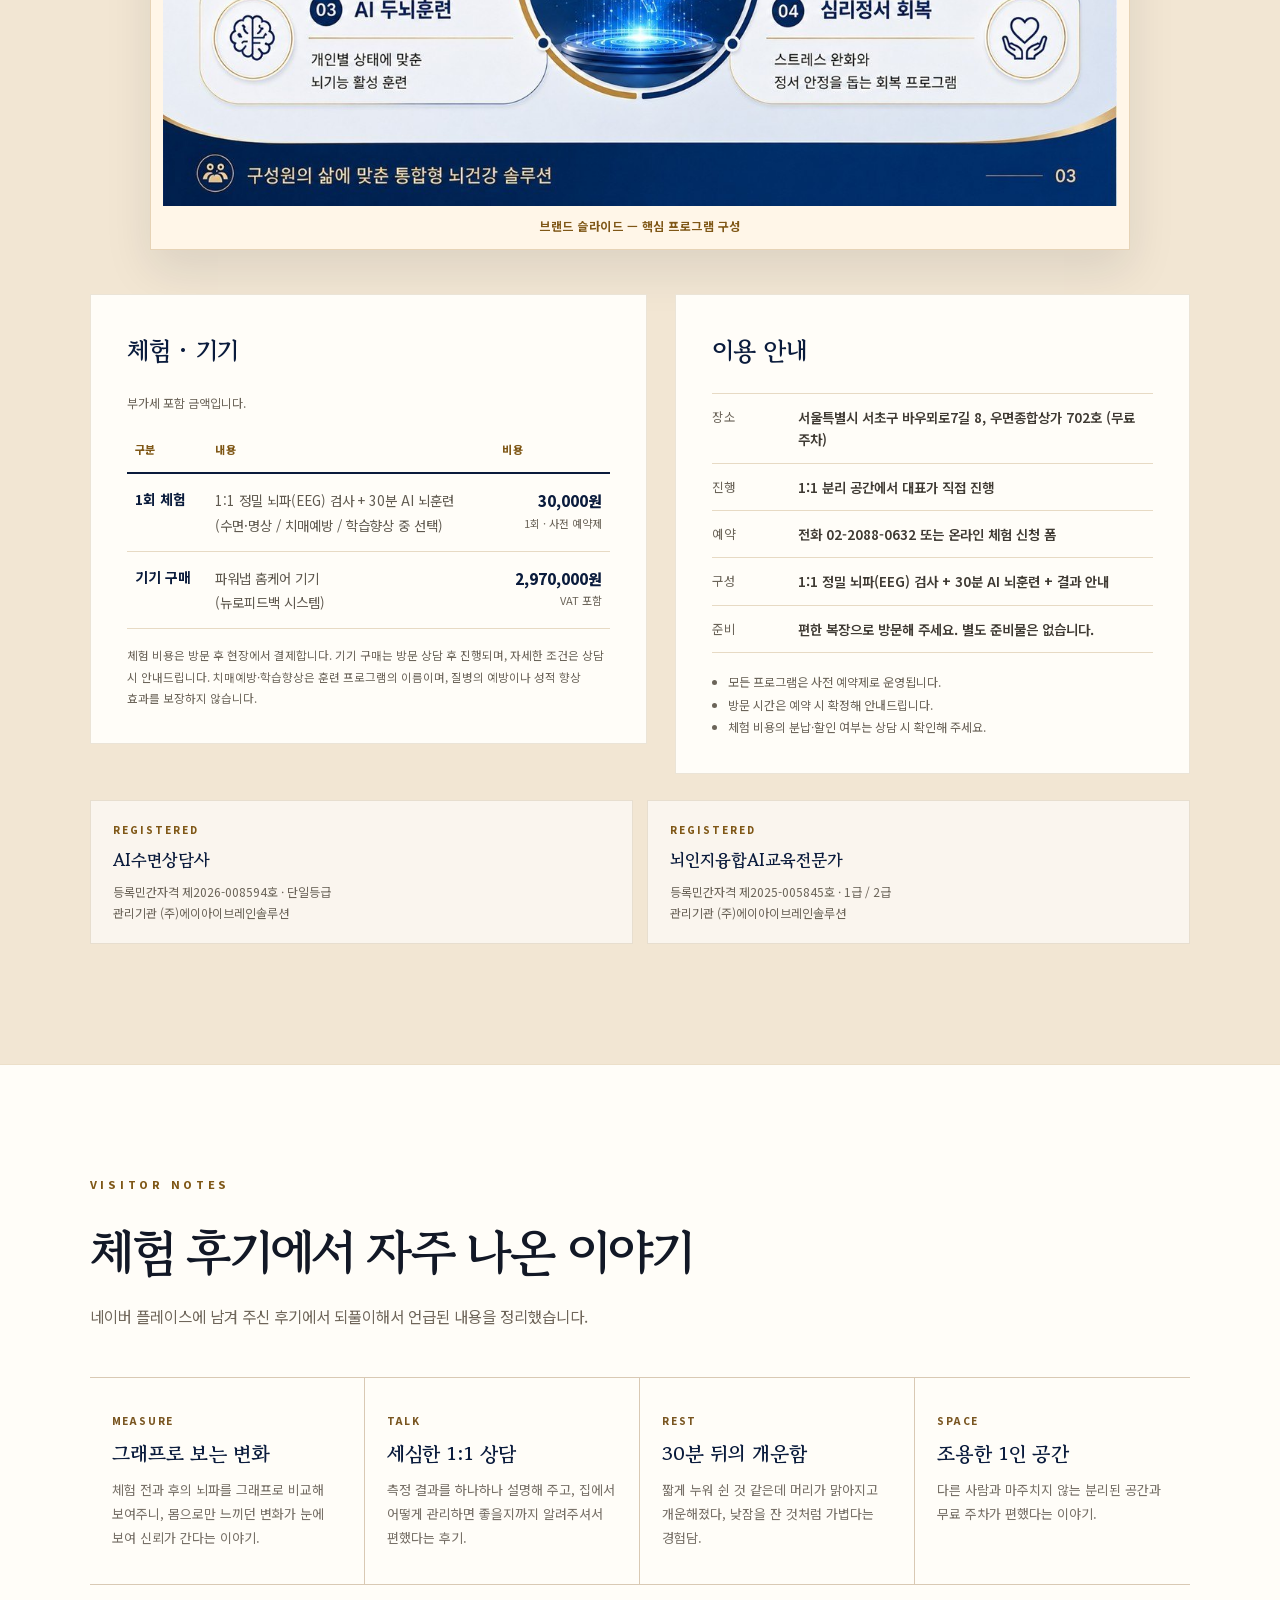
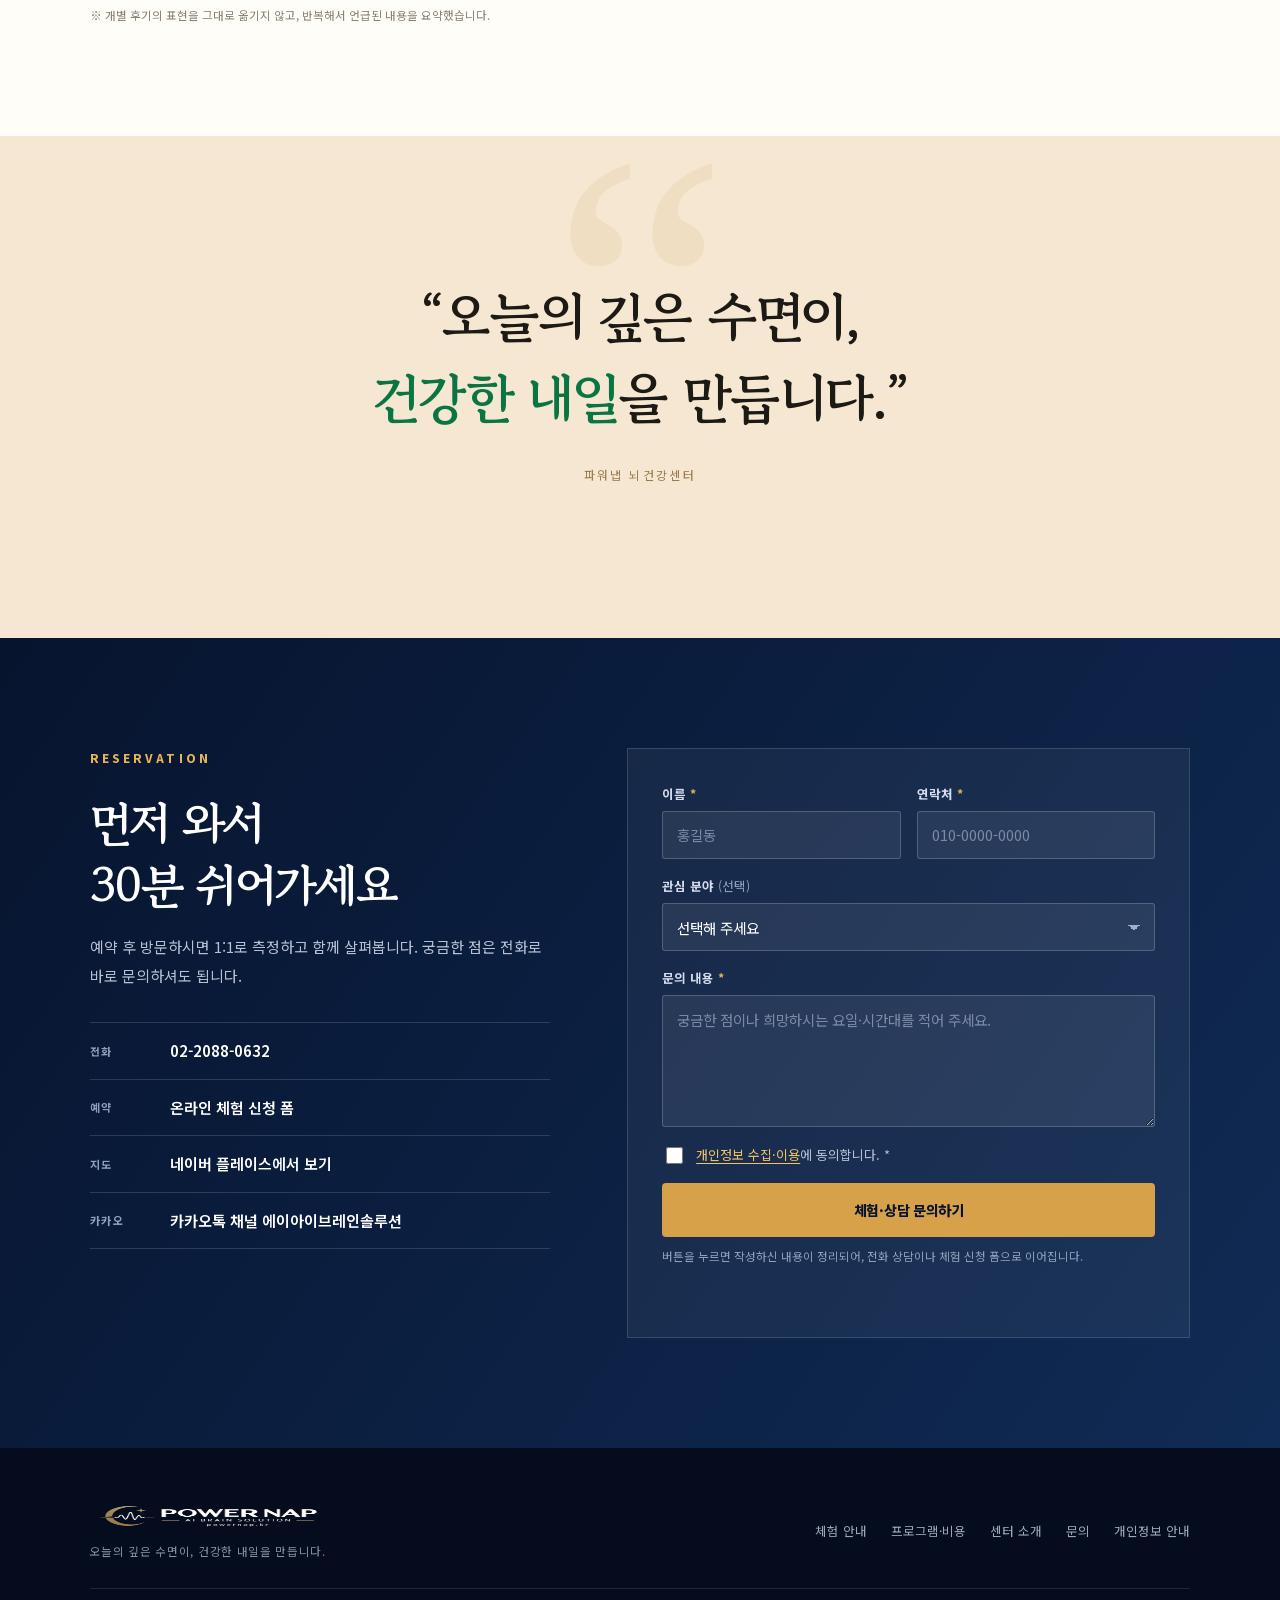
==== commit 702c1b3d: "히어로 floating 카드 삭제 · 갤러리 슬라이드 1·2를 원리·프로그램 섹션으로 이동" ====
--- a/index.html
+++ b/index.html
@@ -86,9 +86,6 @@
 .hero-frame{position:relative;width:min(100%,640px)}
 .device-window{position:relative;width:100%;aspect-ratio:3/2;border-radius:14px;overflow:hidden;background:#070f1e;box-shadow:0 38px 60px rgba(0,0,0,.55),0 0 0 1px rgba(228,180,91,.30)}
 .device-window img{width:100%;height:100%;object-fit:cover;object-position:center;display:block}
-.float-card{position:absolute;right:-14px;top:-26px;z-index:2;display:flex;flex-direction:column;gap:2px;background:rgba(255,253,248,.96);color:#4d2e1d;padding:14px 20px;border-radius:3px;box-shadow:0 12px 35px rgba(0,0,0,.35);transform:rotate(2.5deg);font-family:var(--serif)}
-.float-card small{font-size:12px;letter-spacing:.02em;color:#7a6238}
-.float-card strong{font-size:22px;line-height:1.35}
 .scroll-cue{position:absolute;bottom:26px;left:50%;transform:translateX(-50%);z-index:4;font-size:9px;letter-spacing:.3em;color:#8390a5;display:flex;flex-direction:column;align-items:center;gap:9px}
 .scroll-cue i{height:38px;width:1px;background:linear-gradient(#dba846,transparent)}
 
@@ -145,9 +142,10 @@
 .programs-list li{font-size:14.5px;color:#3f3a33;line-height:1.8;padding-left:20px;position:relative}
 .programs-list li:before{content:counter(list-item,decimal-leading-zero);position:absolute;left:0;top:0;font-size:11px;color:#a3722a;font-weight:800}
 .principle-note{max-width:1080px;margin:22px auto 0;font-size:12.5px;line-height:1.95;color:#6b6459}
-.principle-slide{max-width:980px;margin:0 auto 44px;background:#fff6e8;padding:12px;border:1px solid #e6d3b6;box-shadow:0 20px 44px rgba(23,31,48,.10)}
-.principle-slide img{display:block;width:100%;height:auto}
-.principle-slide figcaption{margin:10px 2px 0;font-size:12px;letter-spacing:.04em;color:#7f5716;font-weight:700;text-align:center}
+.principle-slide,.brand-slide{max-width:980px;margin:0 auto 44px;background:#fff6e8;padding:12px;border:1px solid #e6d3b6;box-shadow:0 20px 44px rgba(23,31,48,.10)}
+.principle-slide img,.brand-slide img{display:block;width:100%;height:auto}
+.principle-slide figcaption,.brand-slide figcaption{margin:10px 2px 0;font-size:12px;letter-spacing:.04em;color:#7f5716;font-weight:700;text-align:center}
+.principle .brand-slide{margin-top:46px}
 
 /* ---------- 체험 4단계 ---------- */
 .steps{background:linear-gradient(125deg,#061228,#0d2247 55%,#143156);color:#fff;padding:110px clamp(22px,7vw,110px);display:grid;grid-template-columns:.68fr 1fr;gap:clamp(36px,6vw,80px);align-items:center}
@@ -217,10 +215,6 @@
 .shots-head{margin-bottom:44px;max-width:660px}
 .shots-head h2{font-family:var(--serif);font-size:clamp(32px,3.8vw,52px);letter-spacing:-.055em;margin:0 0 18px;font-weight:700;line-height:1.3}
 .shots-head>p:last-child{margin:0;color:#6f665a;line-height:1.9;font-size:15.5px}
-.shots-wide{display:grid;grid-template-columns:repeat(2,1fr);gap:14px}
-.shot-wide{margin:0;background:#f7efe1;border:1px solid rgba(134,98,45,.16);padding:10px}
-.shot-wide img{display:block;width:100%;height:auto}
-.shot-wide figcaption{margin-top:10px;font-size:12px;letter-spacing:.04em;color:#7f5716;font-weight:700}
 .shots-single{max-width:980px;margin:14px auto;background:#f7efe1;border:1px solid rgba(134,98,45,.16);padding:10px}
 .shots-single img{display:block;width:100%;height:auto}
 .shots-single figcaption{margin-top:10px;font-size:12px;letter-spacing:.04em;color:#7f5716;font-weight:700;text-align:center}
@@ -373,9 +367,6 @@
   .hero-visual{height:auto;margin-top:44px;padding:10px 0 30px}
   .halo{width:112%;height:auto;aspect-ratio:16/9;filter:blur(20px)}
   .hero-frame{width:min(100%,560px)}
-  .float-card{right:-2px;top:-24px;transform:rotate(1.5deg);padding:10px 14px}
-  .float-card strong{font-size:17px}
-  .float-card small{font-size:10.5px}
   .scroll-cue{display:none}
   .value-section{grid-template-columns:1fr;gap:56px;align-items:start}
   .value-intro{max-width:560px}
@@ -417,6 +408,7 @@
   .recovery-frame img{border-radius:4px}
   .recovery-hint{display:block;margin:12px 2px 0;text-align:center;font-size:11.5px;line-height:1.7;color:#7b7266}
   .principle{padding:88px 22px}
+  .principle .brand-slide{margin-top:34px}
   .principle-head{margin-bottom:40px}
   .programs{padding:22px 20px}
   .programs-list{grid-template-columns:1fr;gap:8px}
@@ -427,7 +419,6 @@
   .audience-grid{grid-template-columns:1fr}
   .aud-card{padding:26px 20px}
   .shots{padding:84px 22px}
-  .shots-wide{grid-template-columns:1fr;gap:10px}
   .shots-grid{grid-template-columns:repeat(2,1fr);gap:10px}
   .shots-grid.three{grid-template-columns:1fr;gap:10px;align-items:start}
   .shot.mat img{aspect-ratio:auto;object-fit:contain;padding:0;border:0;width:100%;height:auto}
@@ -503,10 +494,6 @@
       <div class="device-window">
         <img src="assets/hero-device.jpg" alt="AI 로봇 마스코트와 POWER NAP 뉴로피드백 박스, 이마에 착용하는 무선 뇌파 측정 기기" width="1536" height="1024" fetchpriority="high">
       </div>
-      <div class="float-card" aria-hidden="true">
-        <small>오늘의 깊은 수면이</small>
-        <strong>건강한 내일을</strong>
-      </div>
     </div>
     <div class="scroll-cue" aria-hidden="true"><span>SCROLL</span><i></i></div>
   </div>
@@ -617,6 +604,11 @@
       <p>측정과 피드백이 만나, 편안한 상태에 머무르는 연습을 30분 동안 이어갑니다. 끝나면 전후 그래프를 함께 봅니다.</p>
     </div>
   </div>
+
+  <figure class="brand-slide reveal">
+    <img src="assets/brand-slide-solution.jpg" alt="대한민국 뇌건강 회복 솔루션 — 수면회복, 치매예방 및 개선, 학습 능력 향상, AI 두뇌훈련 네 가지 축으로 구성된 파워냅 뇌건강 솔루션" width="1280" height="720" loading="lazy">
+    <figcaption>브랜드 슬라이드 — 대한민국 뇌건강 회복 솔루션</figcaption>
+  </figure>
 
   <div class="programs">
     <p class="programs-label">6가지 브레인케어 프로그램</p>
@@ -738,16 +730,6 @@
     <h2 class="reveal">제품과 프로그램 모습</h2>
     <p class="reveal">파워냅 기기와 훈련 장면, 공식 포스터를 브랜드 이미지로 담았습니다.</p>
   </div>
-  <div class="shots-wide">
-    <figure class="shot-wide reveal">
-      <img src="assets/brand-slide-solution.jpg" alt="대한민국 뇌건강 회복 솔루션 — 수면회복, 치매예방 및 개선, 학습 능력 향상, AI 두뇌훈련" width="1280" height="720" loading="lazy">
-      <figcaption>브랜드 슬라이드 — 대한민국 뇌건강 회복 솔루션</figcaption>
-    </figure>
-    <figure class="shot-wide reveal">
-      <img src="assets/brand-slide-programs.jpg" alt="핵심 프로그램 구성 — 수면회복, 치매예방·인지건강, AI 두뇌훈련, 심리정서 회복" width="1280" height="720" loading="lazy">
-      <figcaption>브랜드 슬라이드 — 핵심 프로그램 구성</figcaption>
-    </figure>
-  </div>
   <figure class="shots-single reveal">
     <img src="assets/brand-poster-sleep.jpg" alt="수면회복 프로그램 — 뇌파 안정화, 수면 질 개선, 스트레스 완화" width="1100" height="619" loading="lazy">
     <figcaption>수면회복 프로그램 — 뇌를 회복하면 삶이 달라집니다</figcaption>
@@ -780,6 +762,11 @@
     <h2 class="reveal">체험 프로그램과 비용</h2>
     <p class="reveal">체험은 1회 30,000원, 사전 예약제로 운영합니다. 기기 구매는 방문 상담 또는 전화로 문의해 주세요.</p>
   </div>
+
+  <figure class="brand-slide reveal">
+    <img src="assets/brand-slide-programs.jpg" alt="핵심 프로그램 구성 — 01 수면회복(뇌성도), 02 치매예방·인지건강, 03 AI 두뇌훈련, 04 심리정서 회복으로 기기 맞춤형 AI 뇌건강 프로그램 구성" width="1280" height="720" loading="lazy">
+    <figcaption>브랜드 슬라이드 — 핵심 프로그램 구성</figcaption>
+  </figure>
 
   <div class="info-grid">
     <div class="info-block">
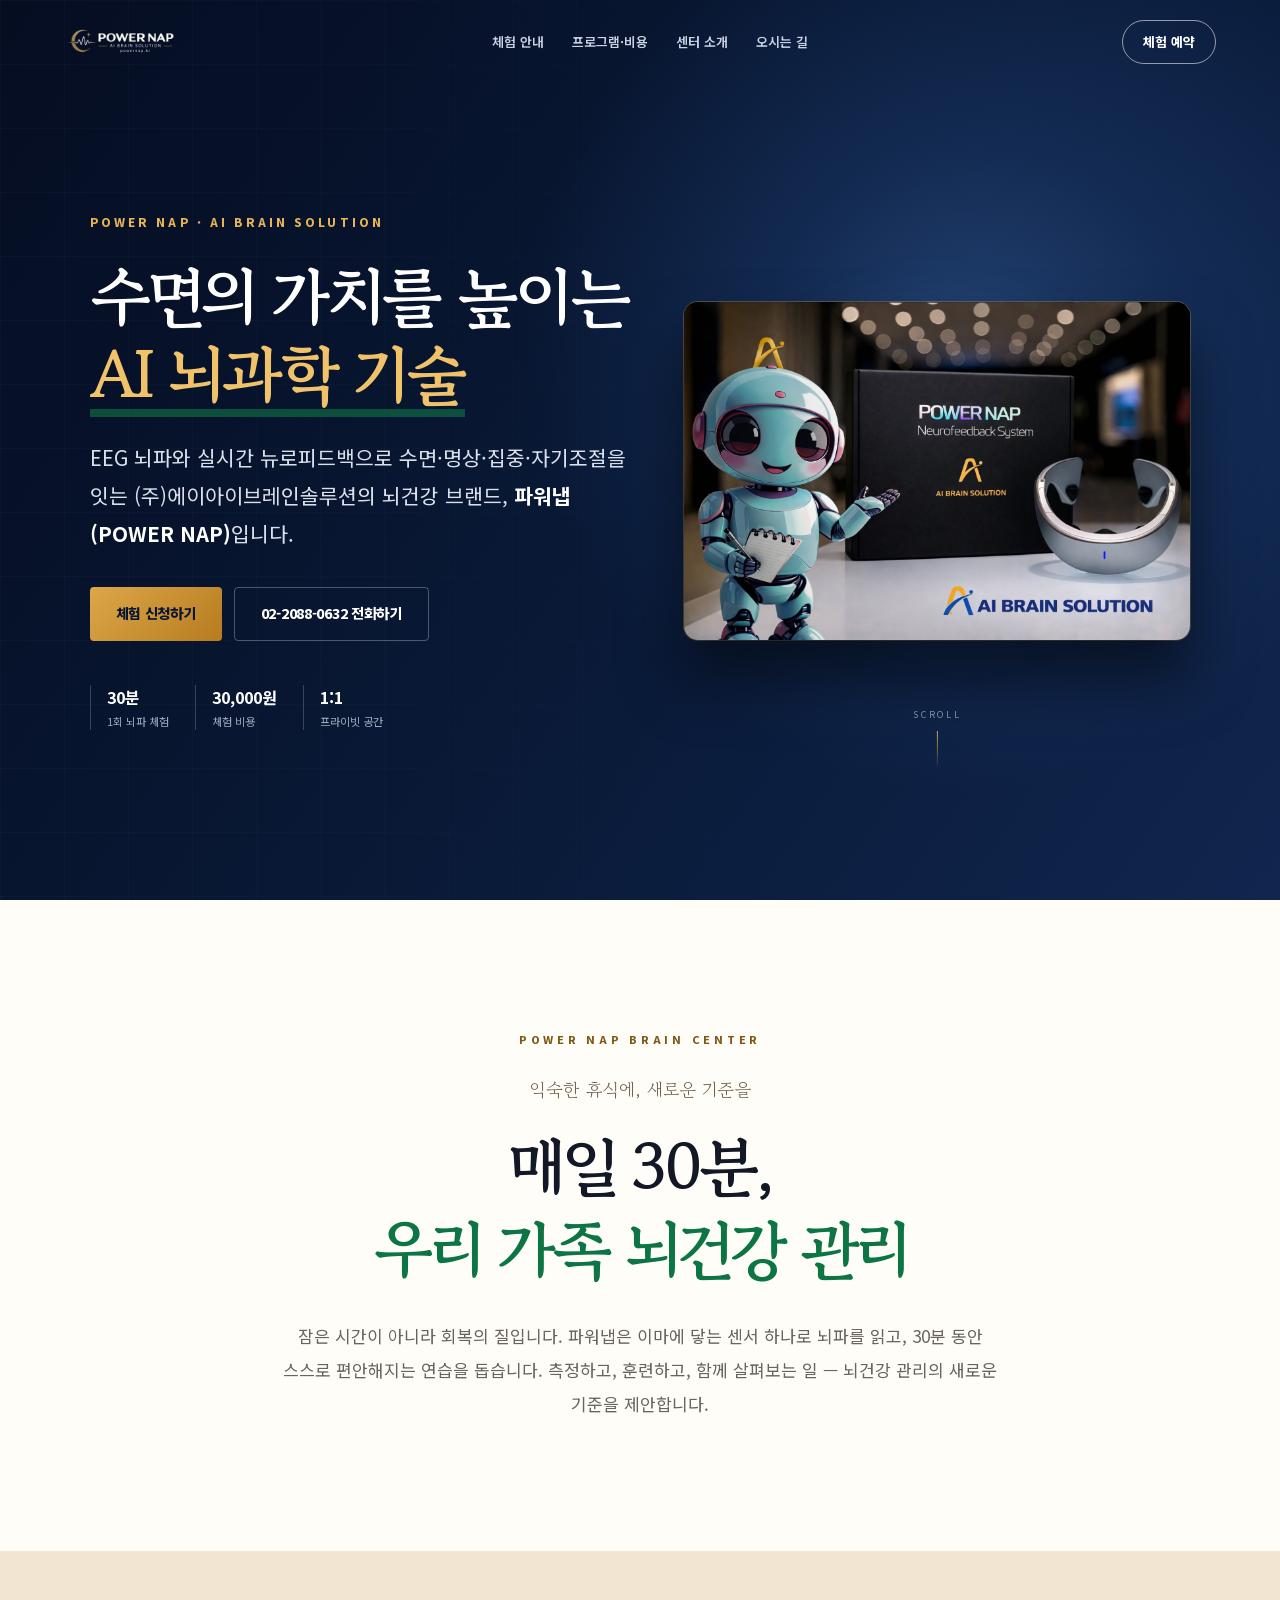
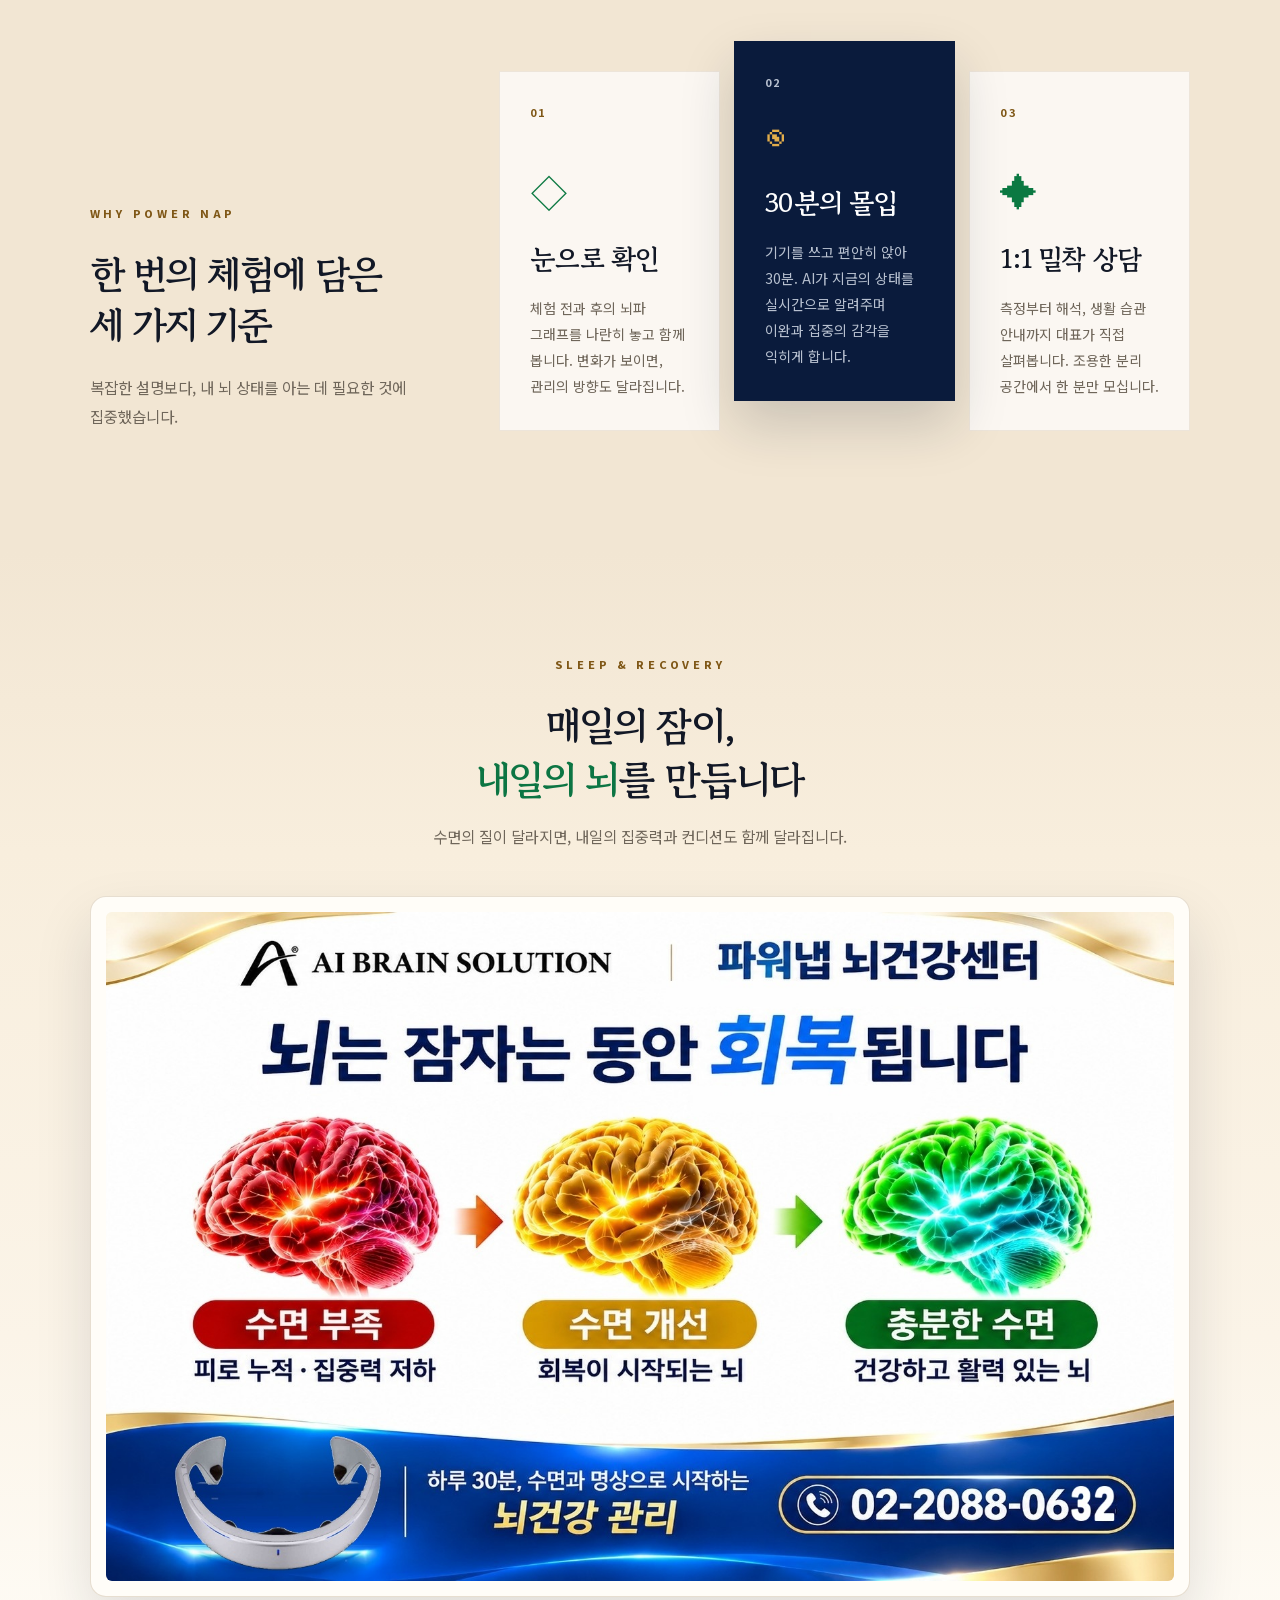
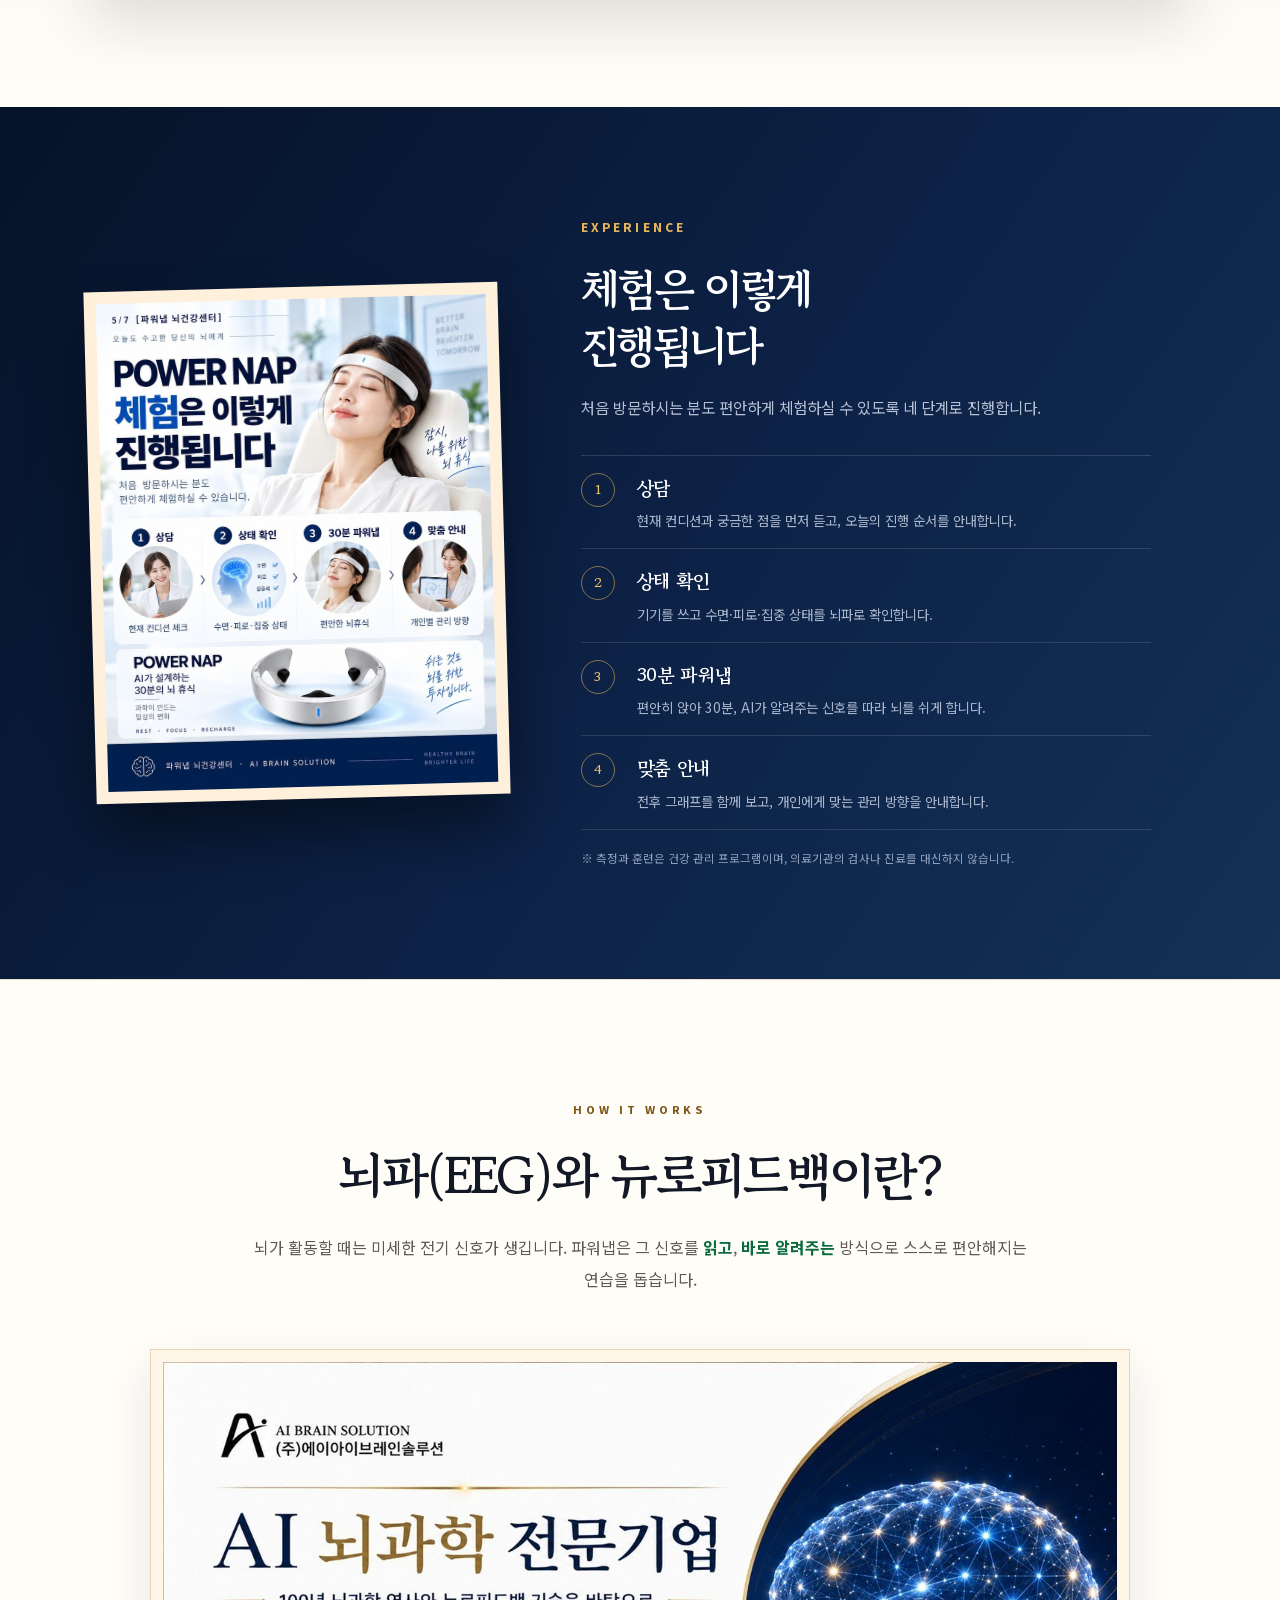
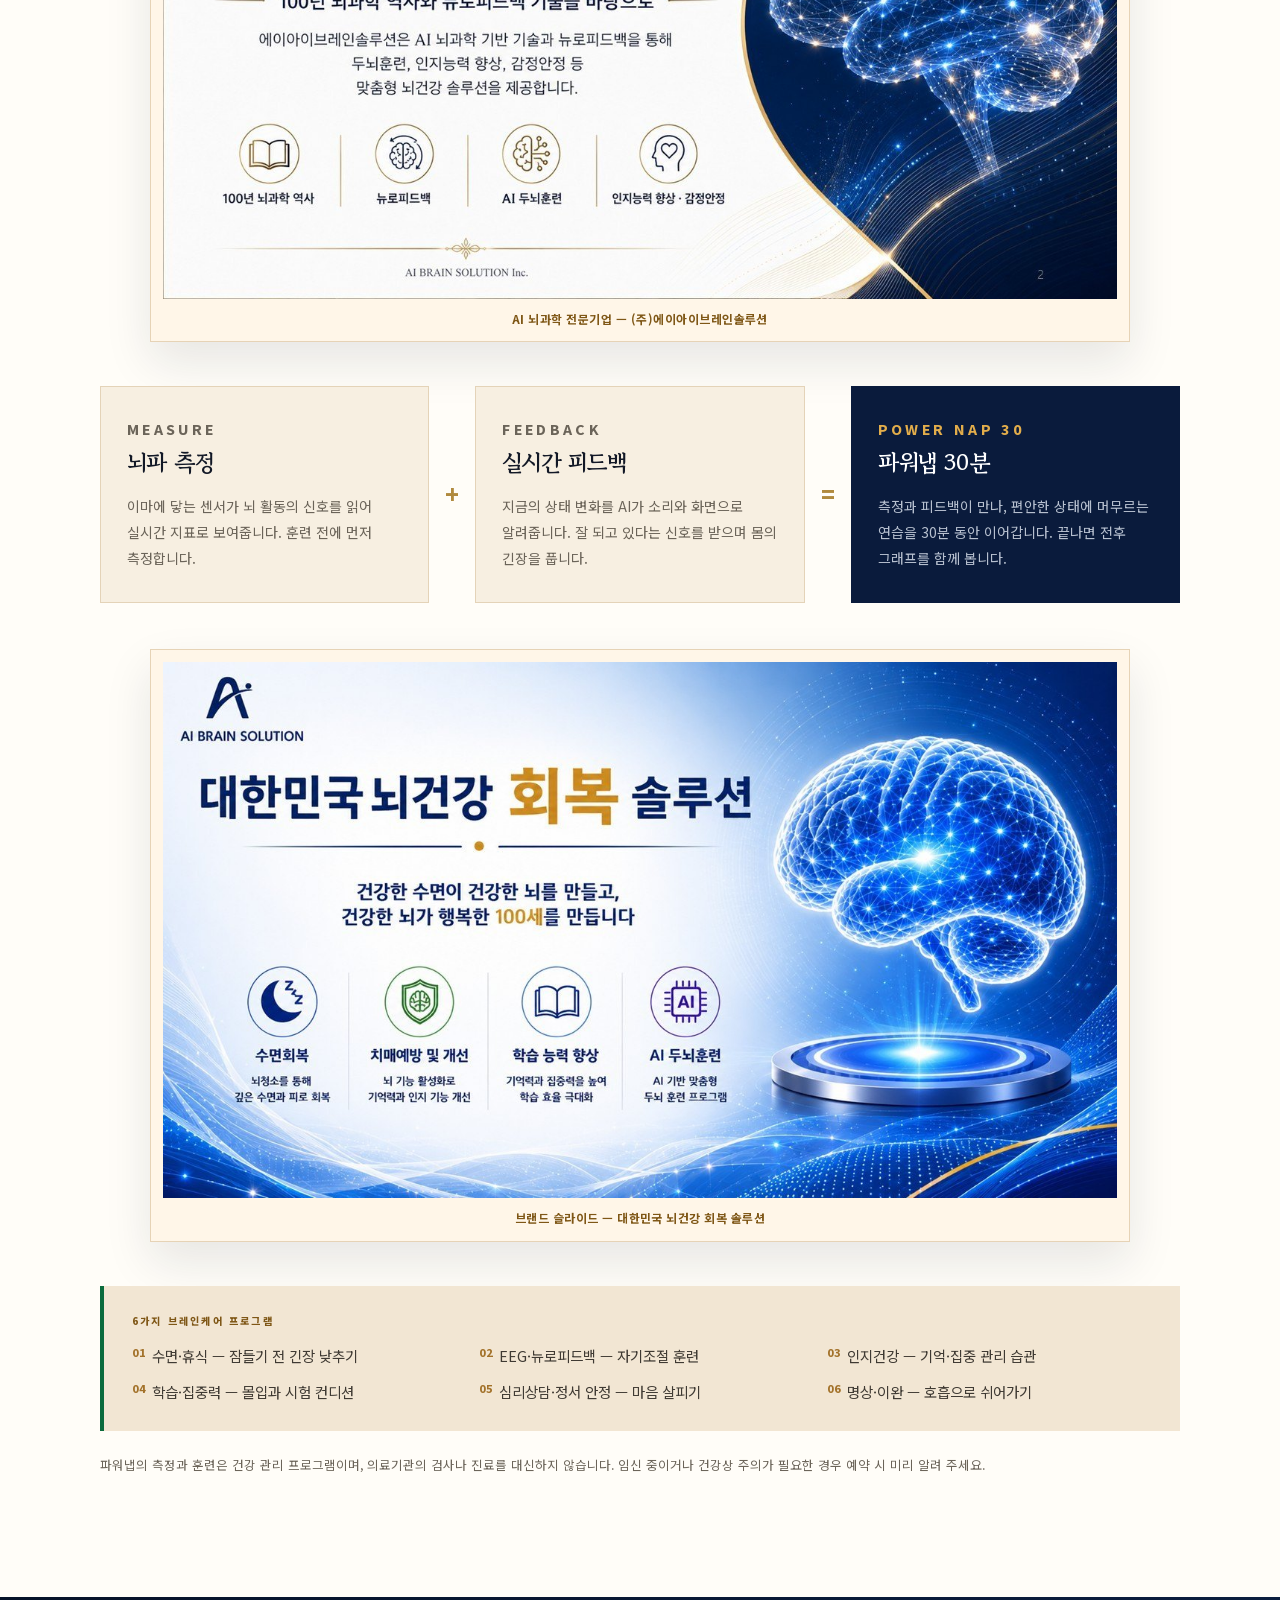
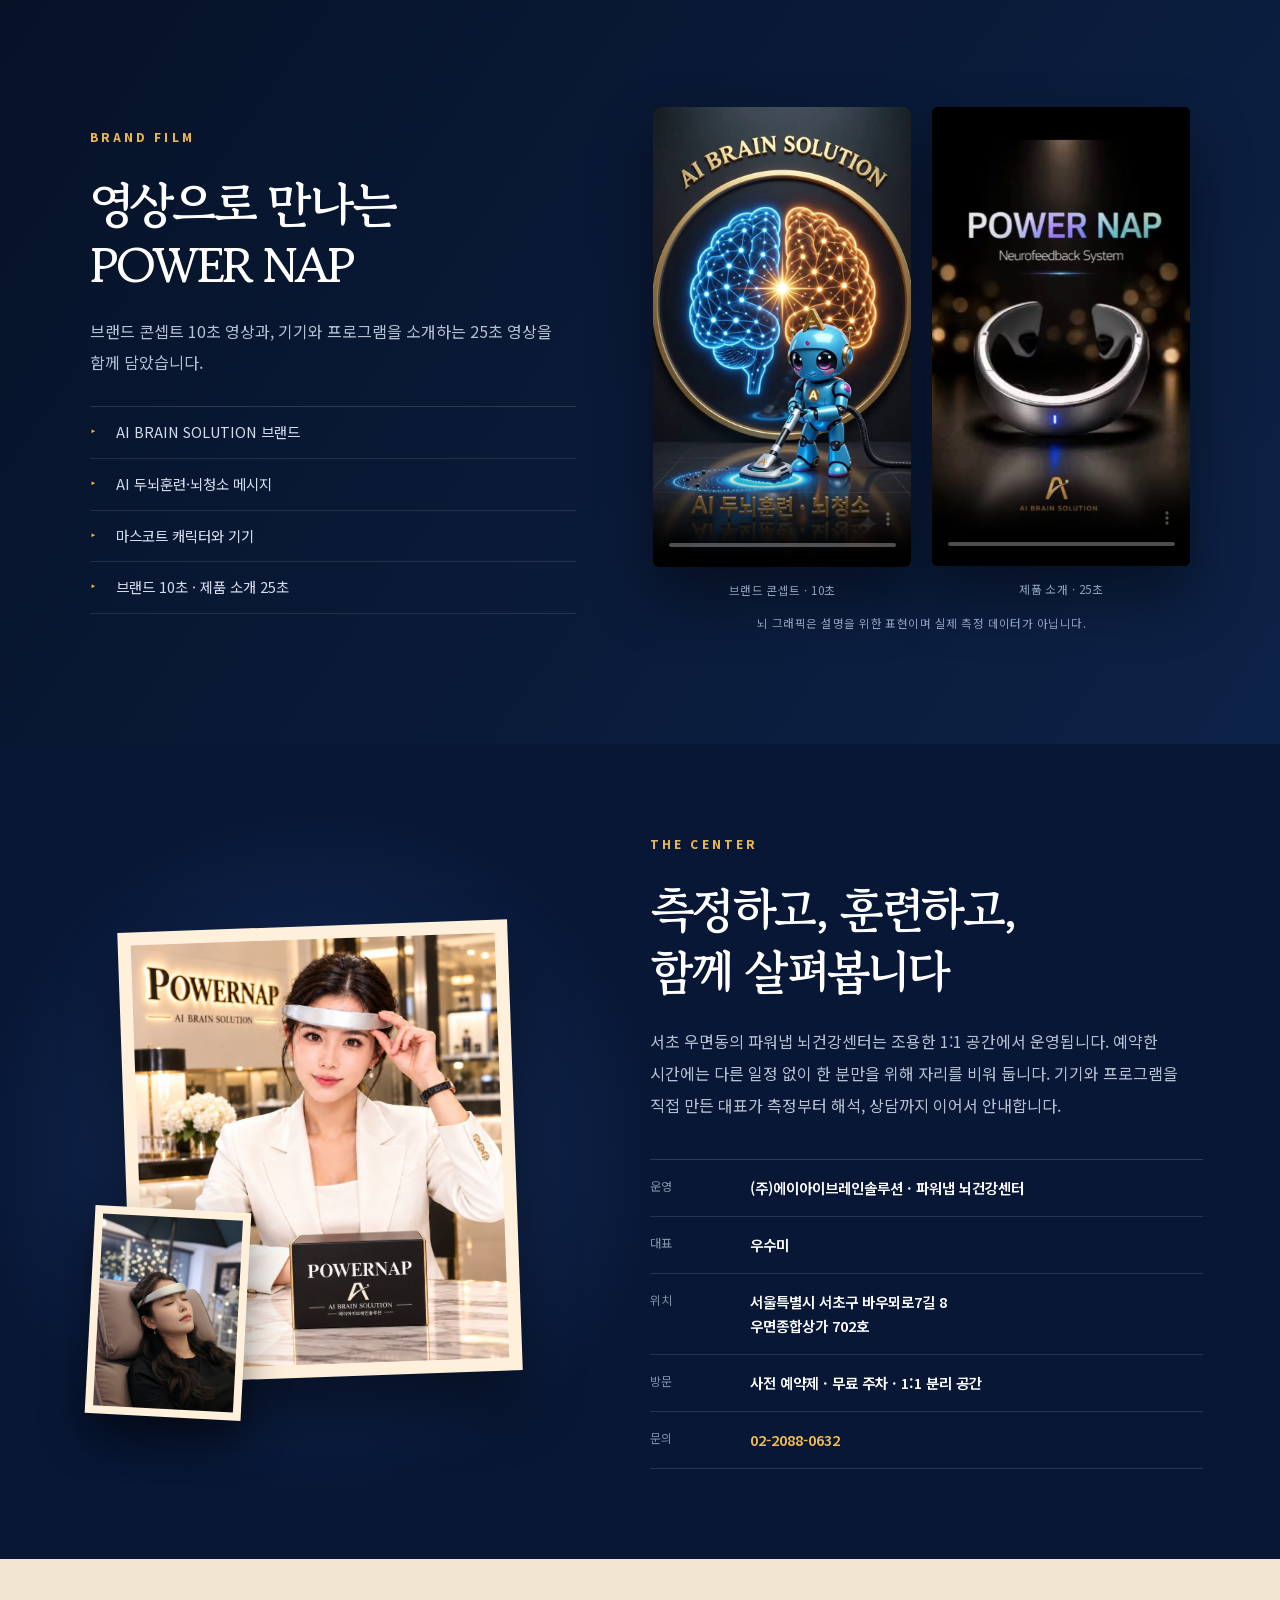
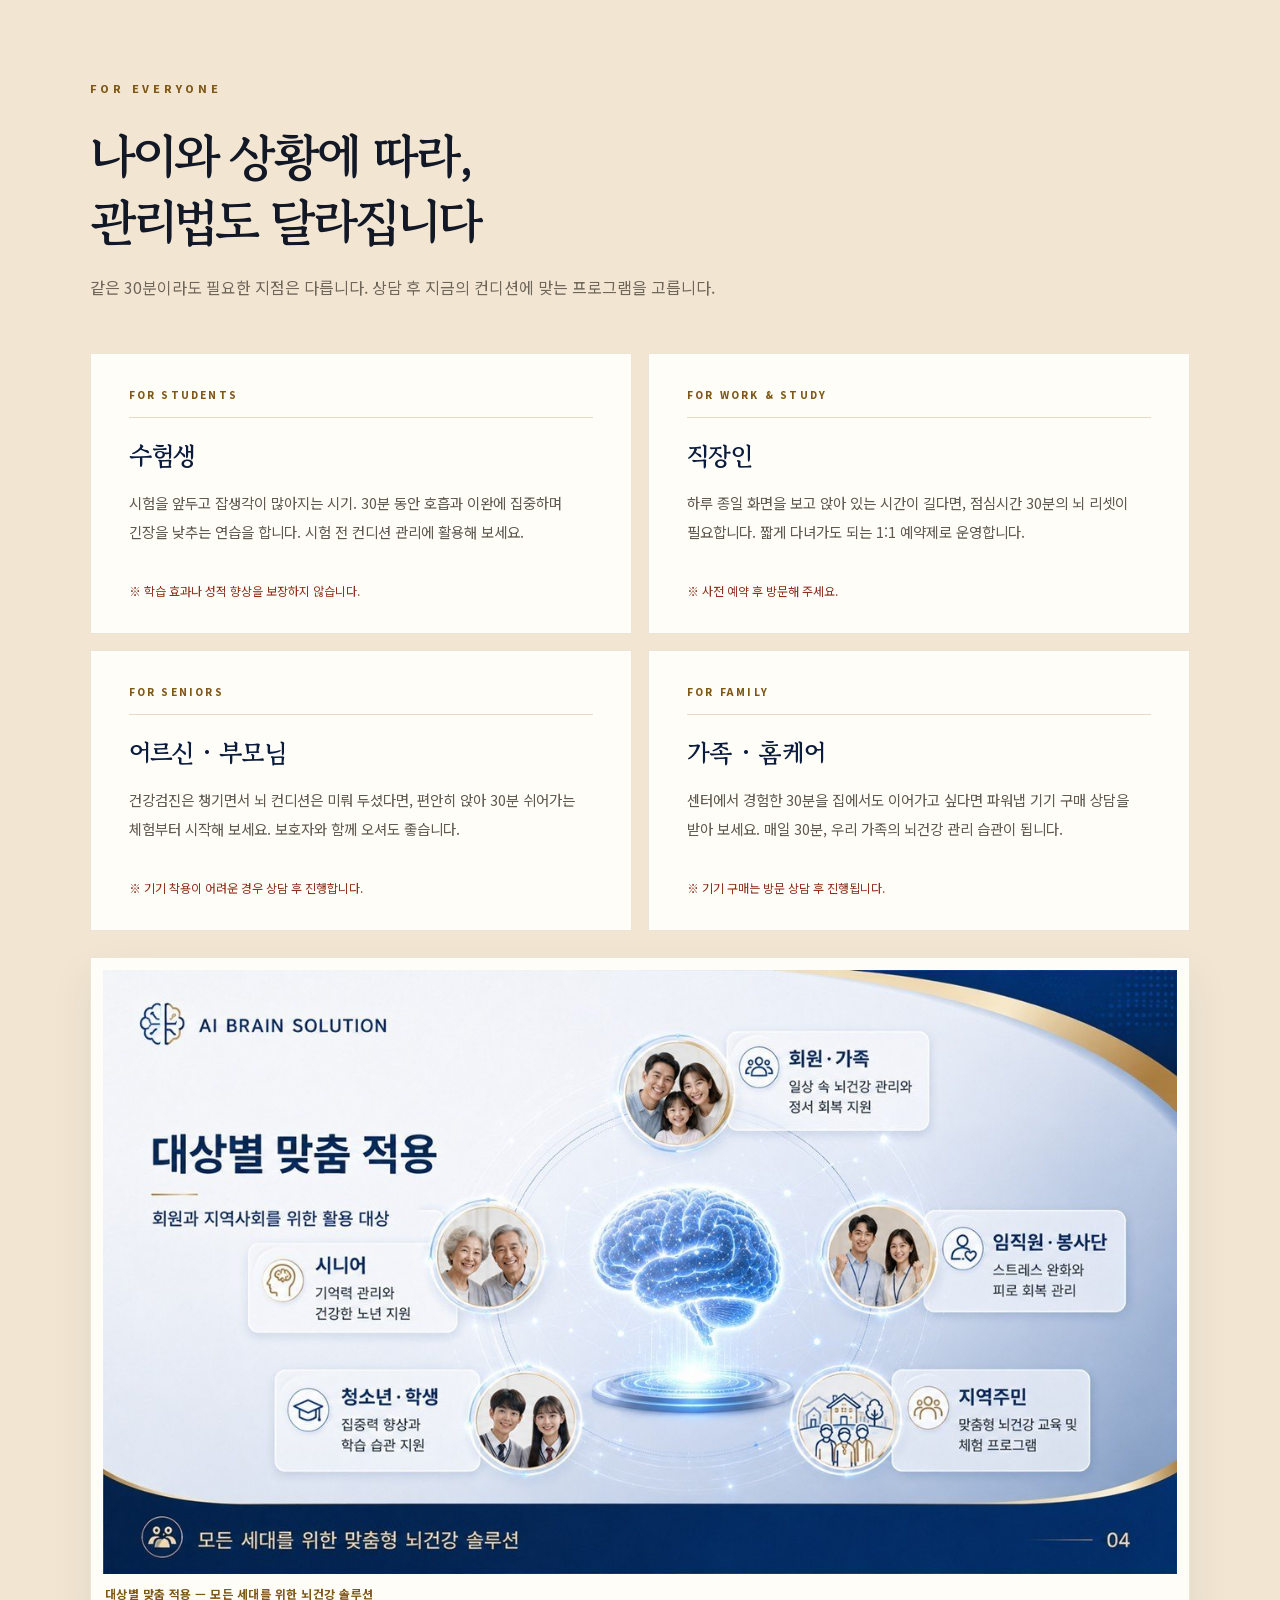
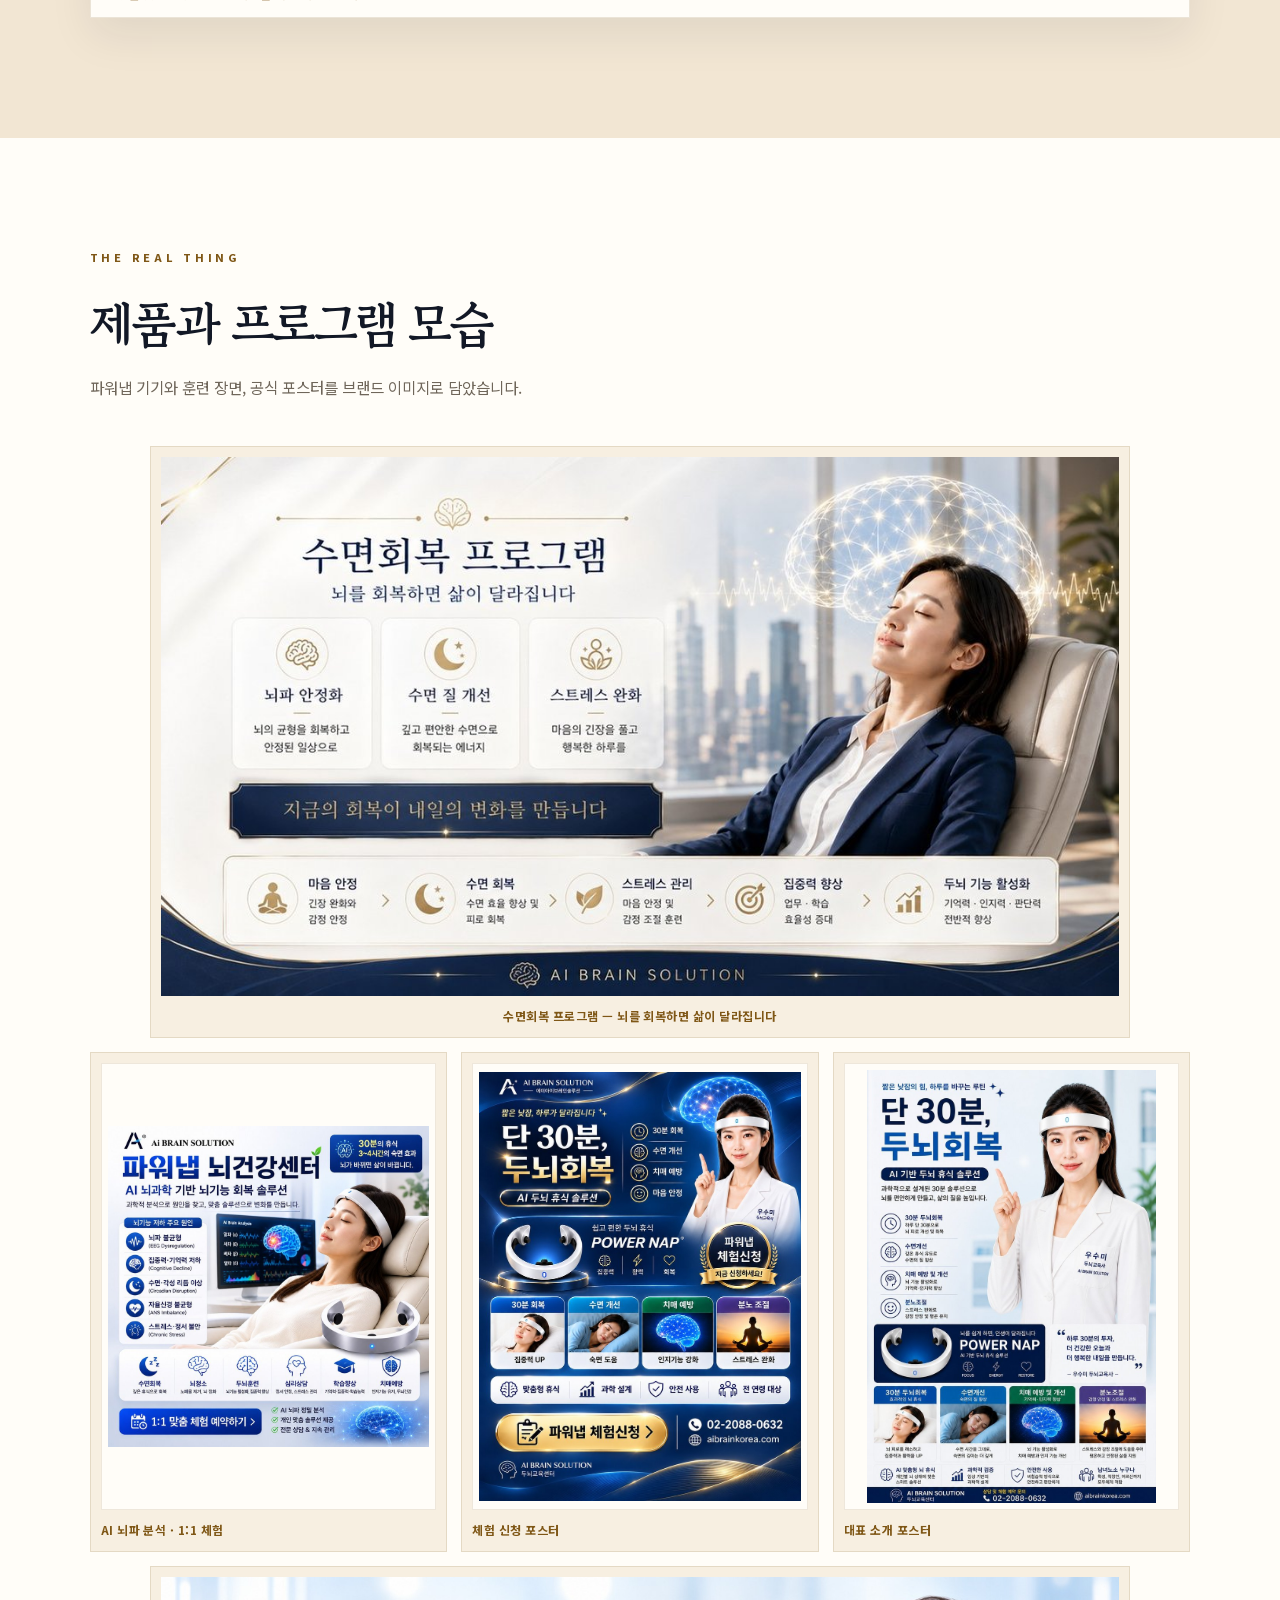
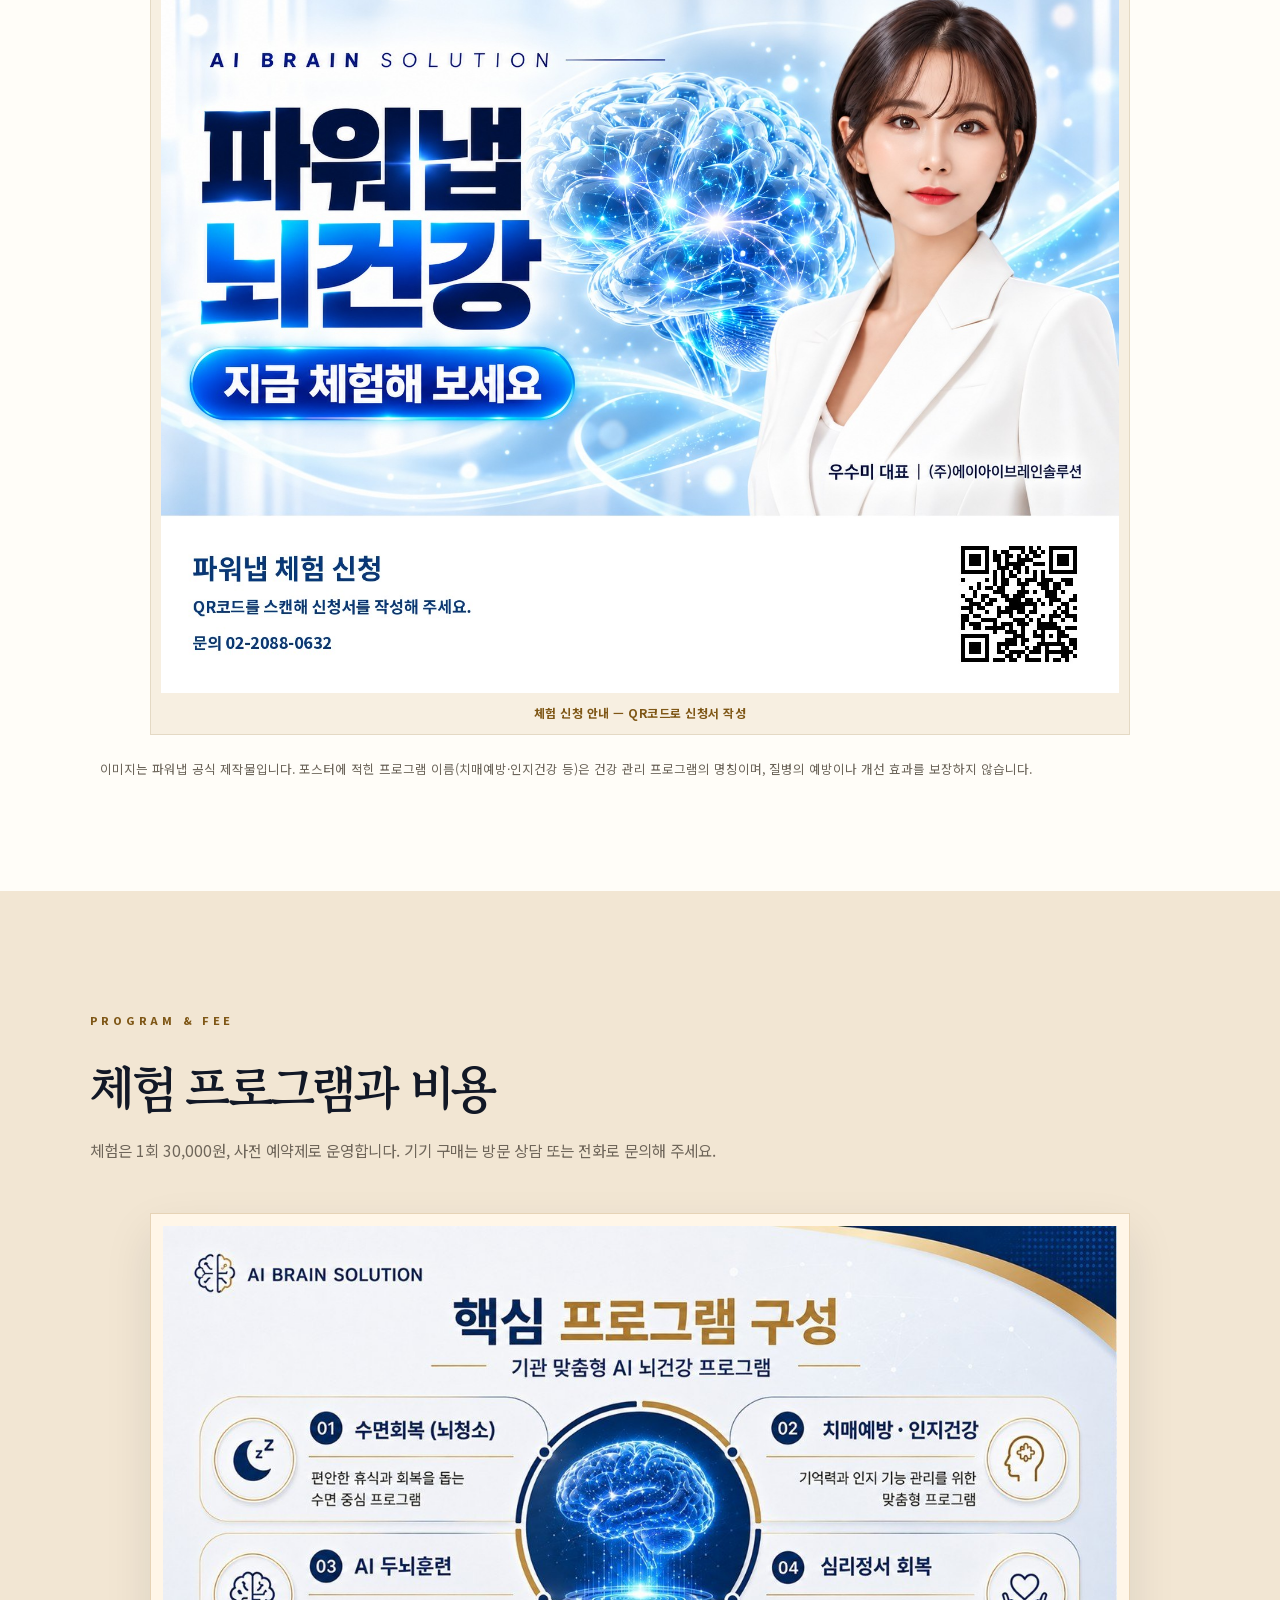
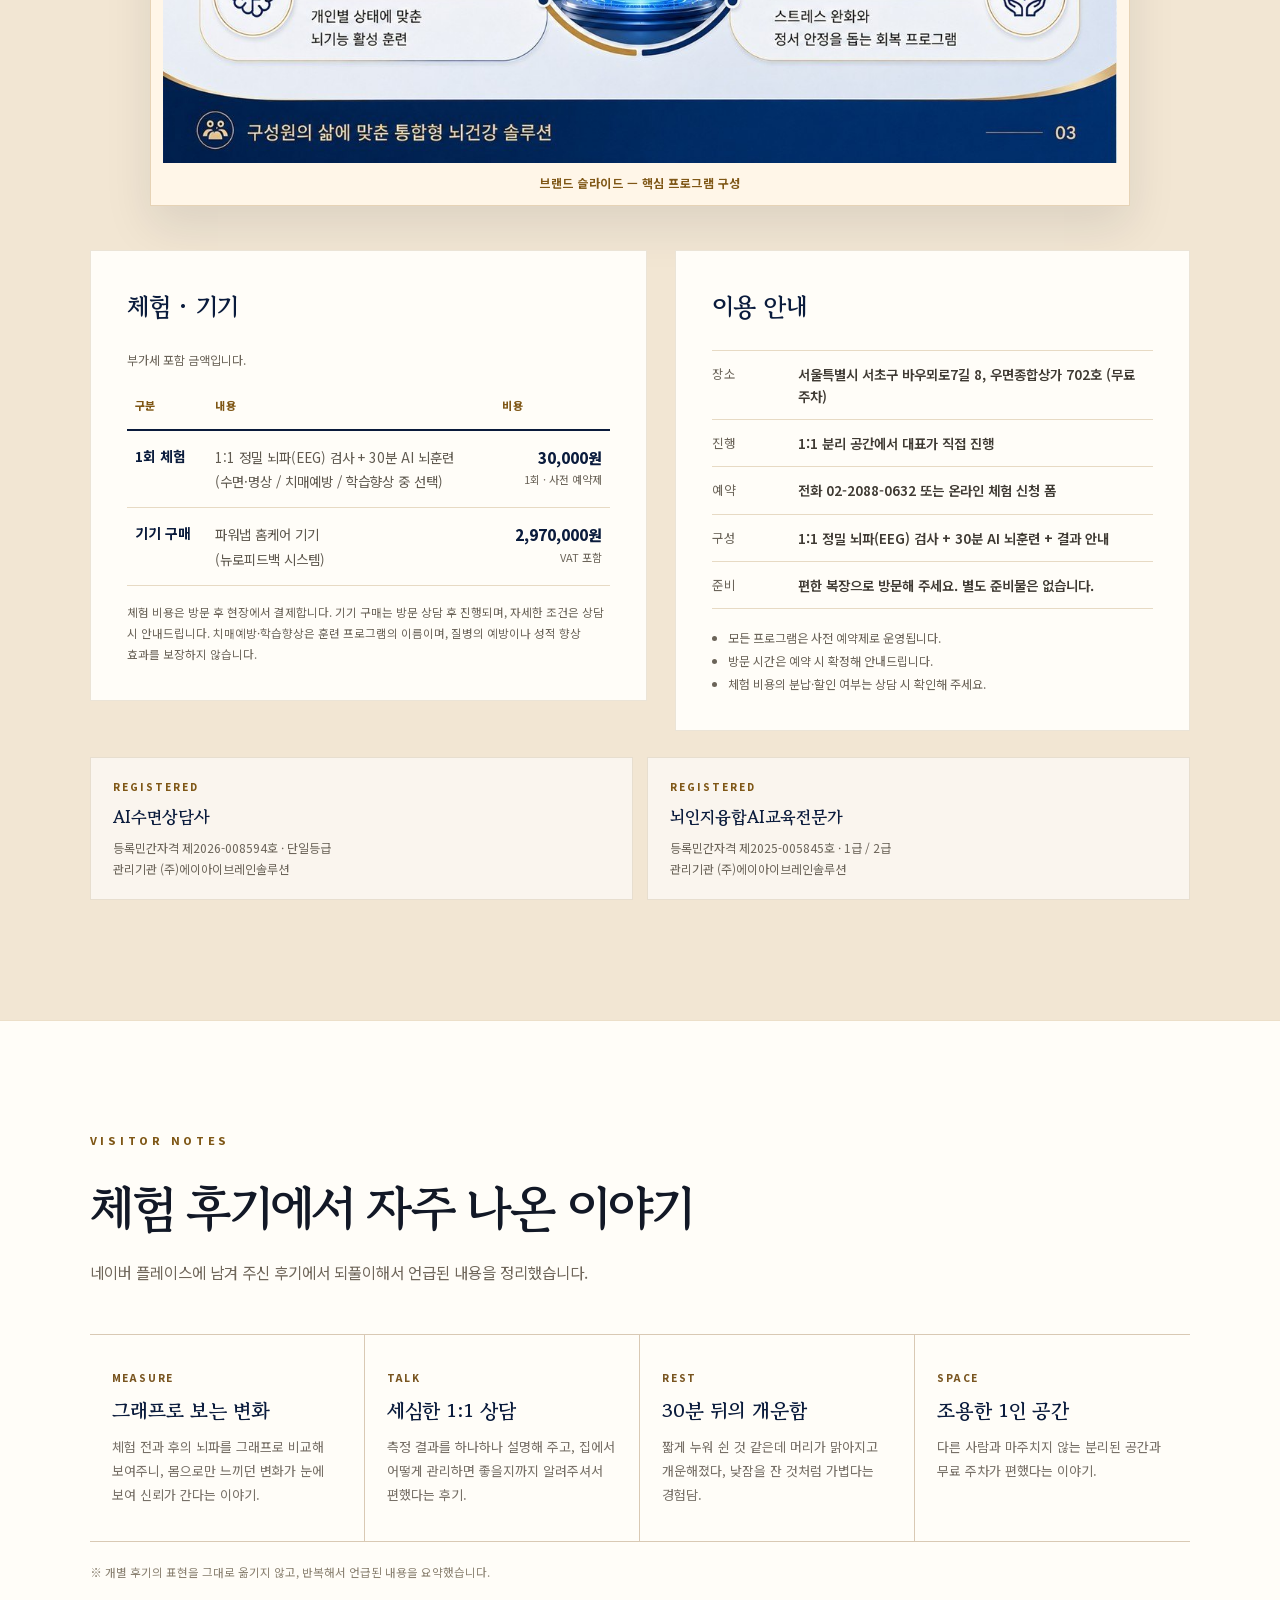
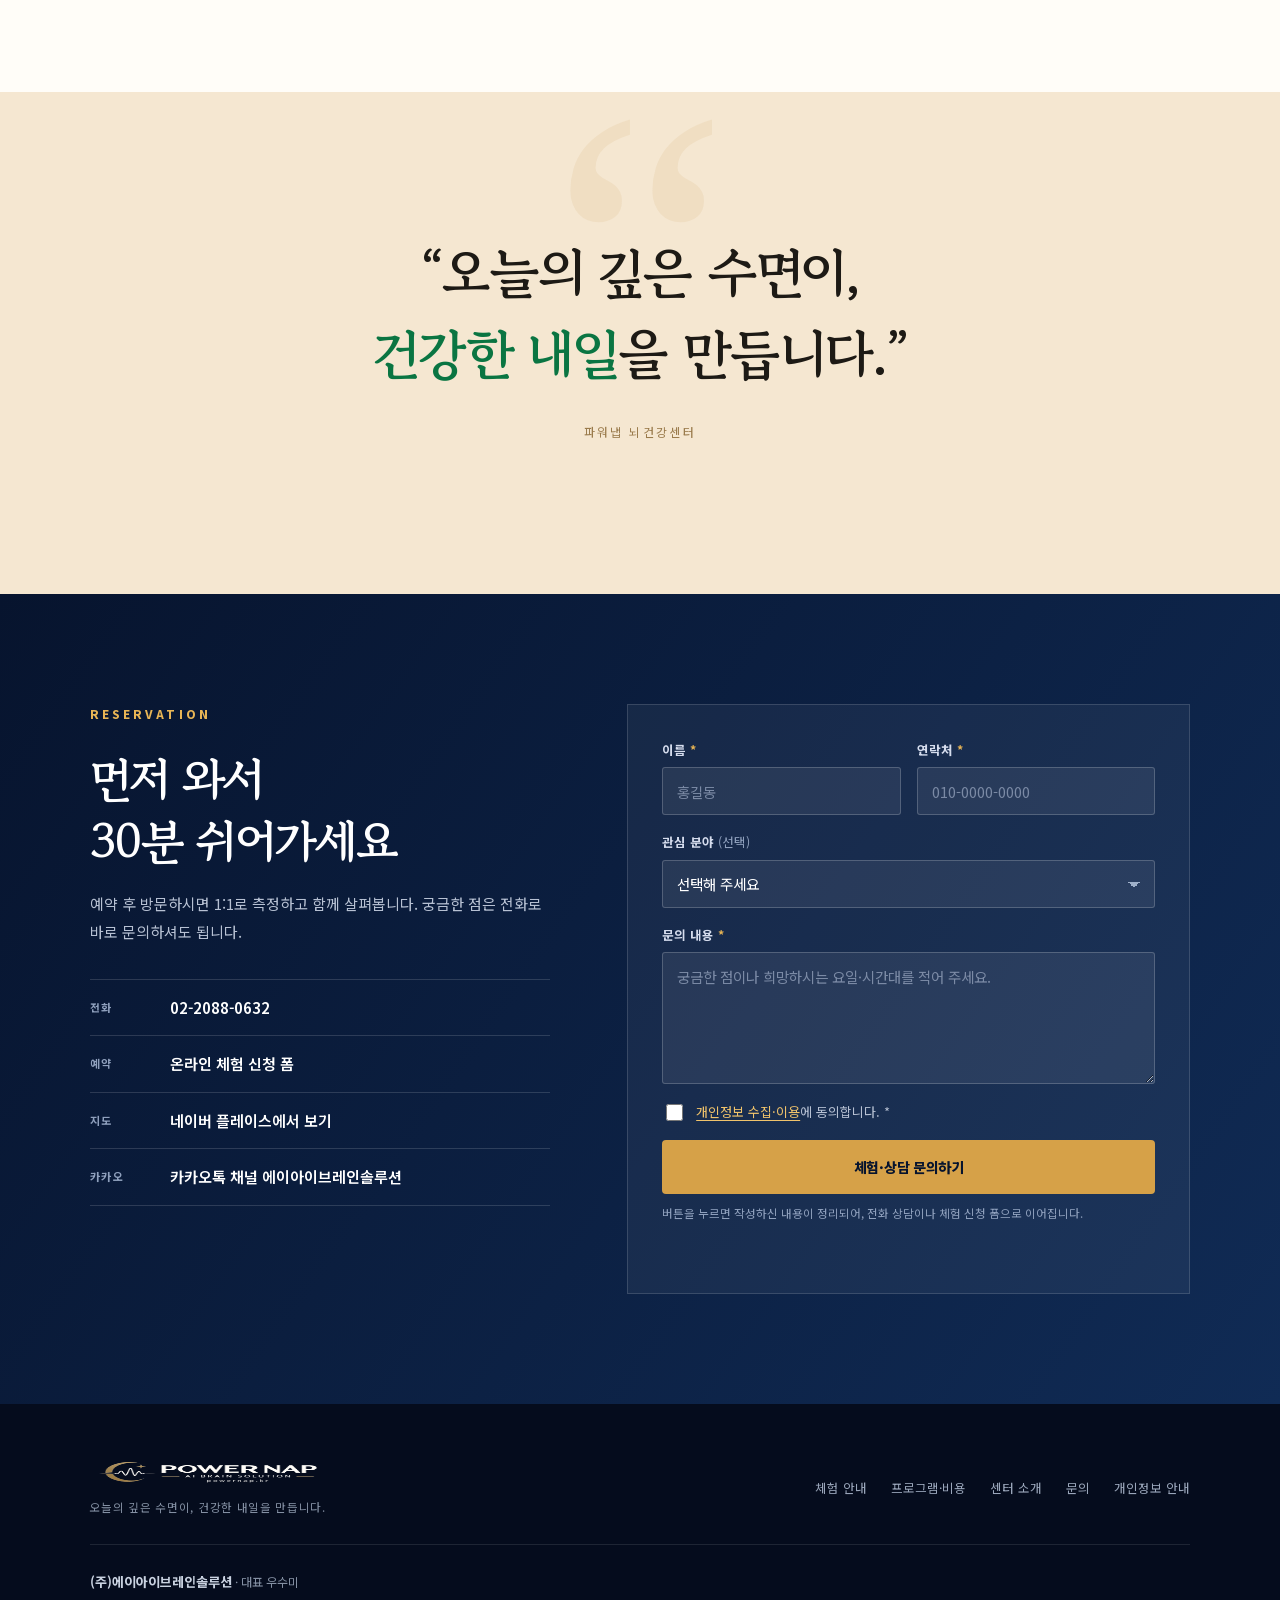
==== commit 9f7be51f: "뇌 회복 배너 교체: 실물 파워냅 기기 사진 반영, 안내 전화번호 02-2088-0632로 정정" ====
--- a/index.html
+++ b/index.html
@@ -545,7 +545,7 @@
   </div>
   <figure class="recovery-frame reveal">
     <a class="recovery-zoom" href="assets/brain-recovery.jpg" target="_blank" rel="noopener">
-      <img src="assets/brain-recovery.jpg" alt="뇌는 잠자는 동안 회복됩니다 — 충분한 수면으로 회복되는 뇌, 수면 부족이 반복되면 피로가 쌓이는 뇌, 만성적인 수면 부족으로 회복이 필요한 뇌를 나란히 비교한 파워냅 인포그래픽" width="1536" height="1024" loading="lazy">
+      <img src="assets/brain-recovery.jpg" alt="뇌는 잠자는 동안 회복됩니다 — 수면 부족에서 회복으로 넘어가는 뇌의 세 단계와 실제 파워냅 기기를 함께 담은 파워냅 인포그래픽" width="1585" height="992" loading="lazy">
     </a>
   </figure>
   <p class="recovery-hint">사진을 누르면 원본 크기로 볼 수 있습니다.</p>
